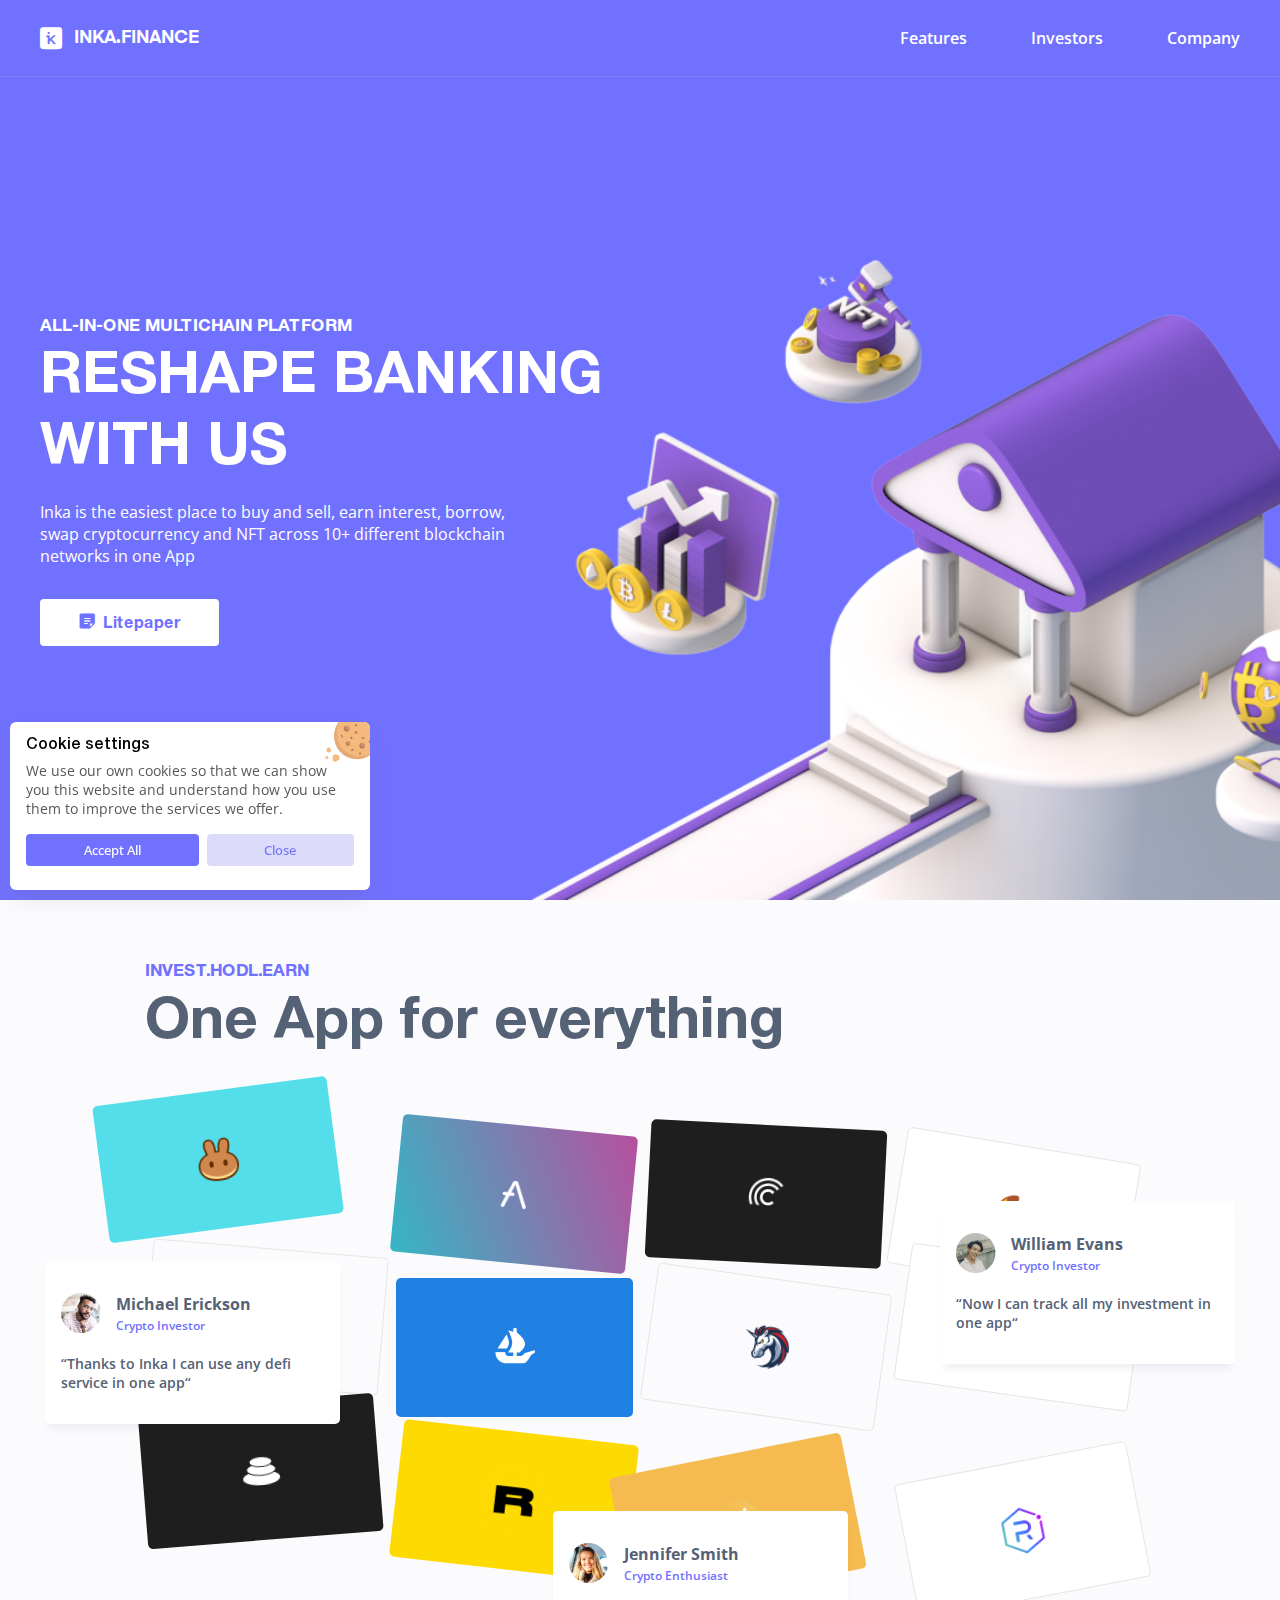
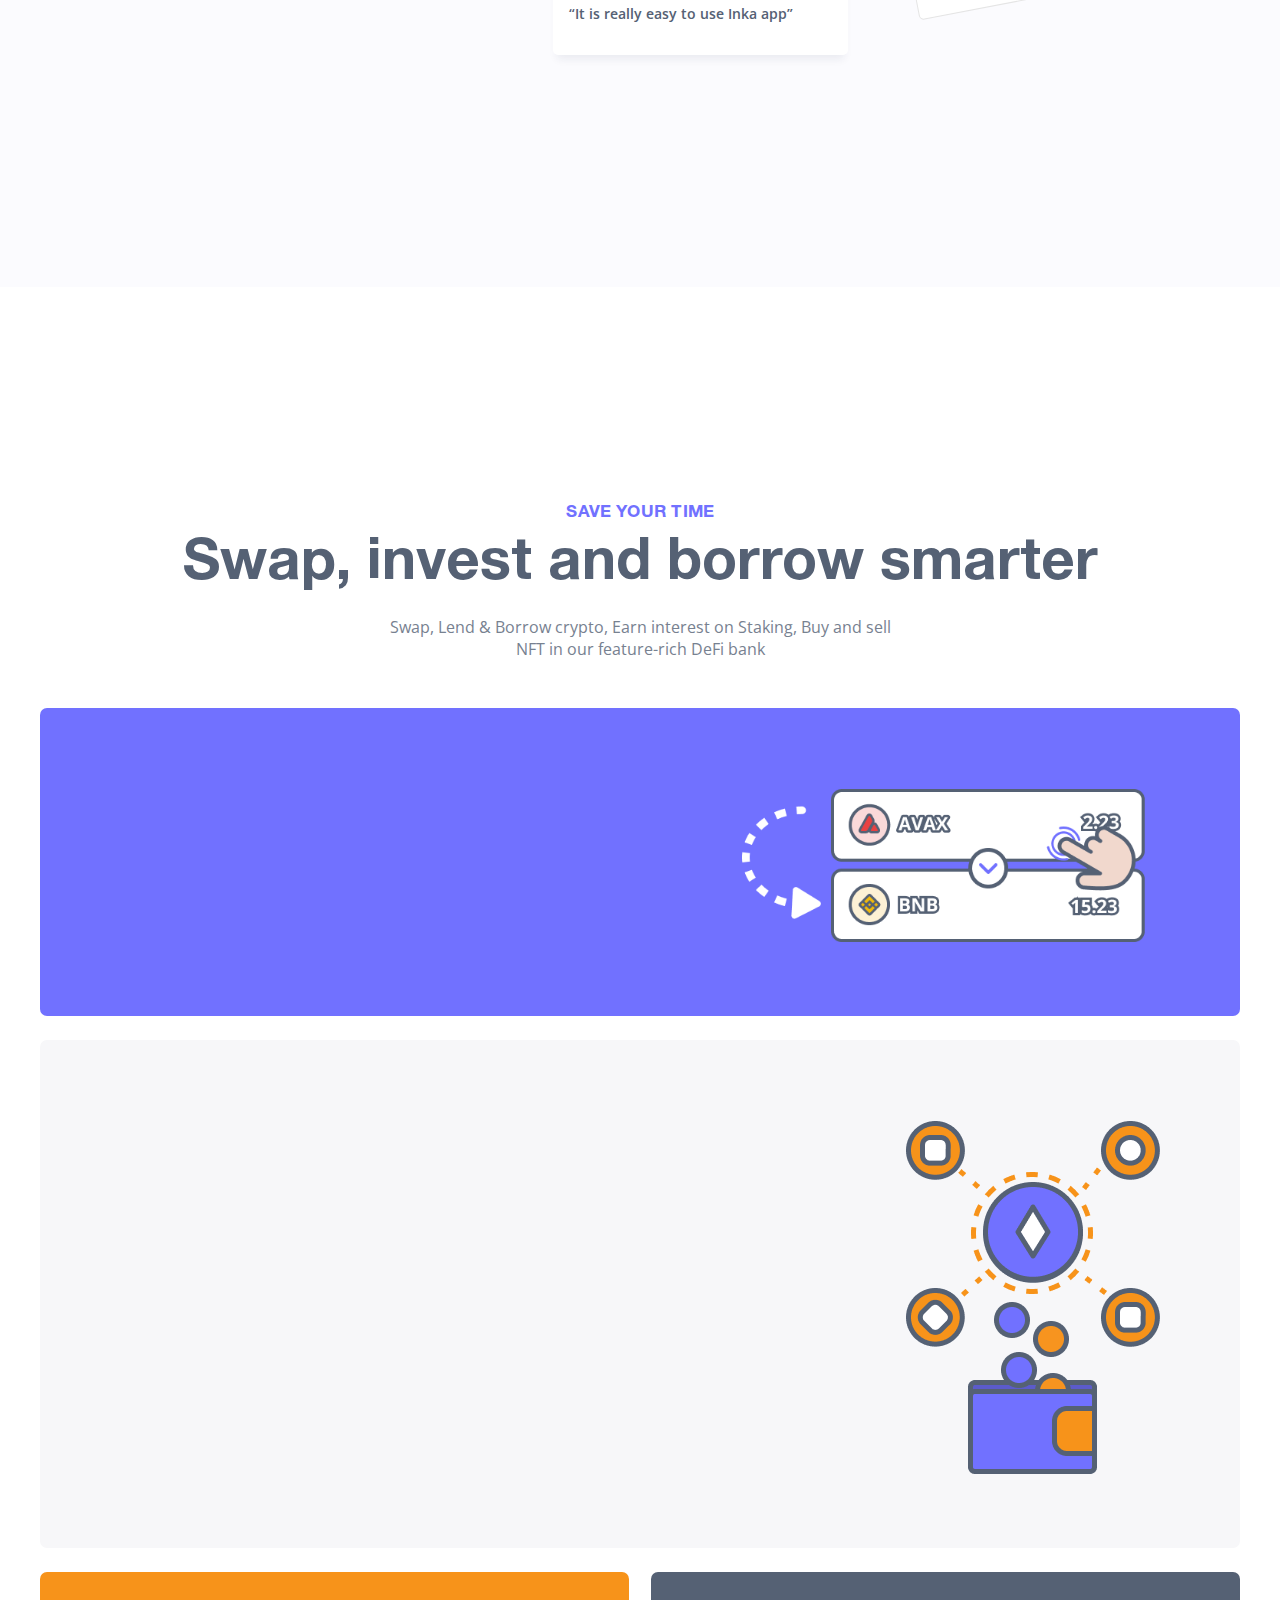
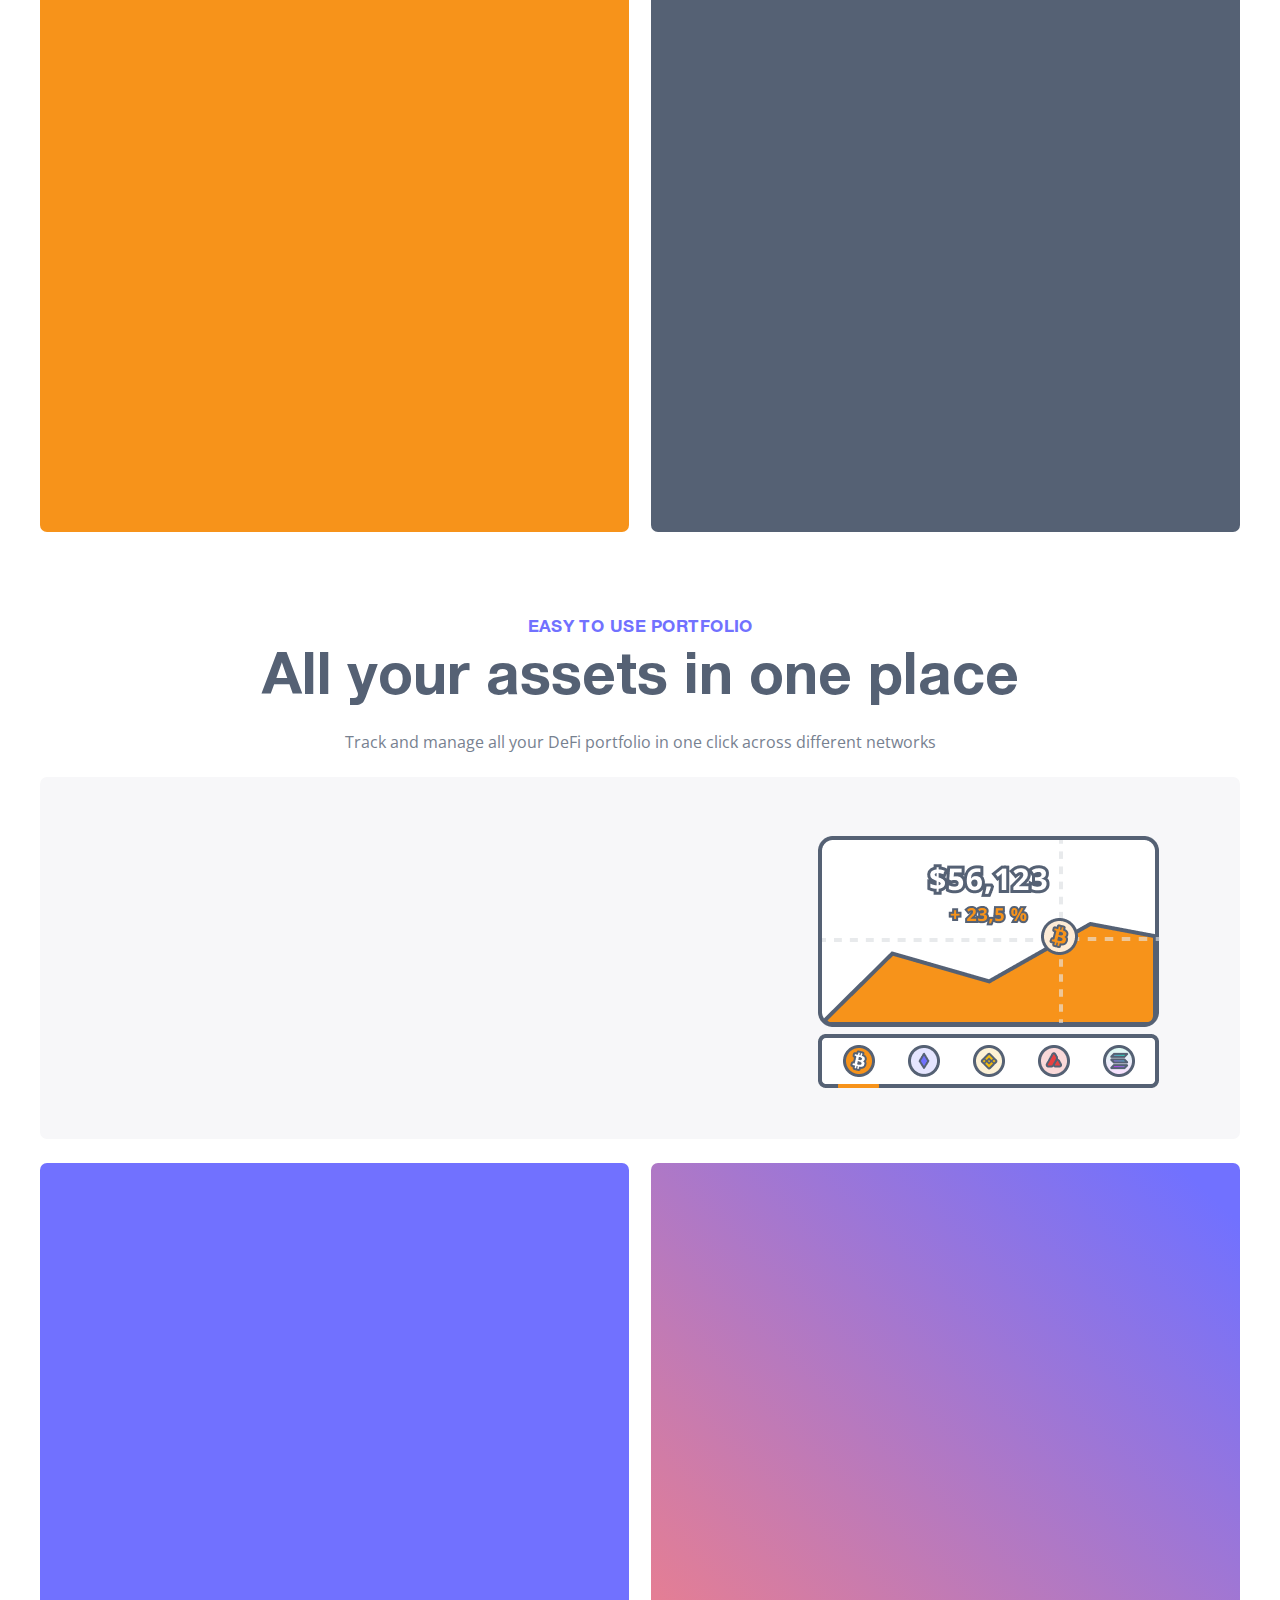
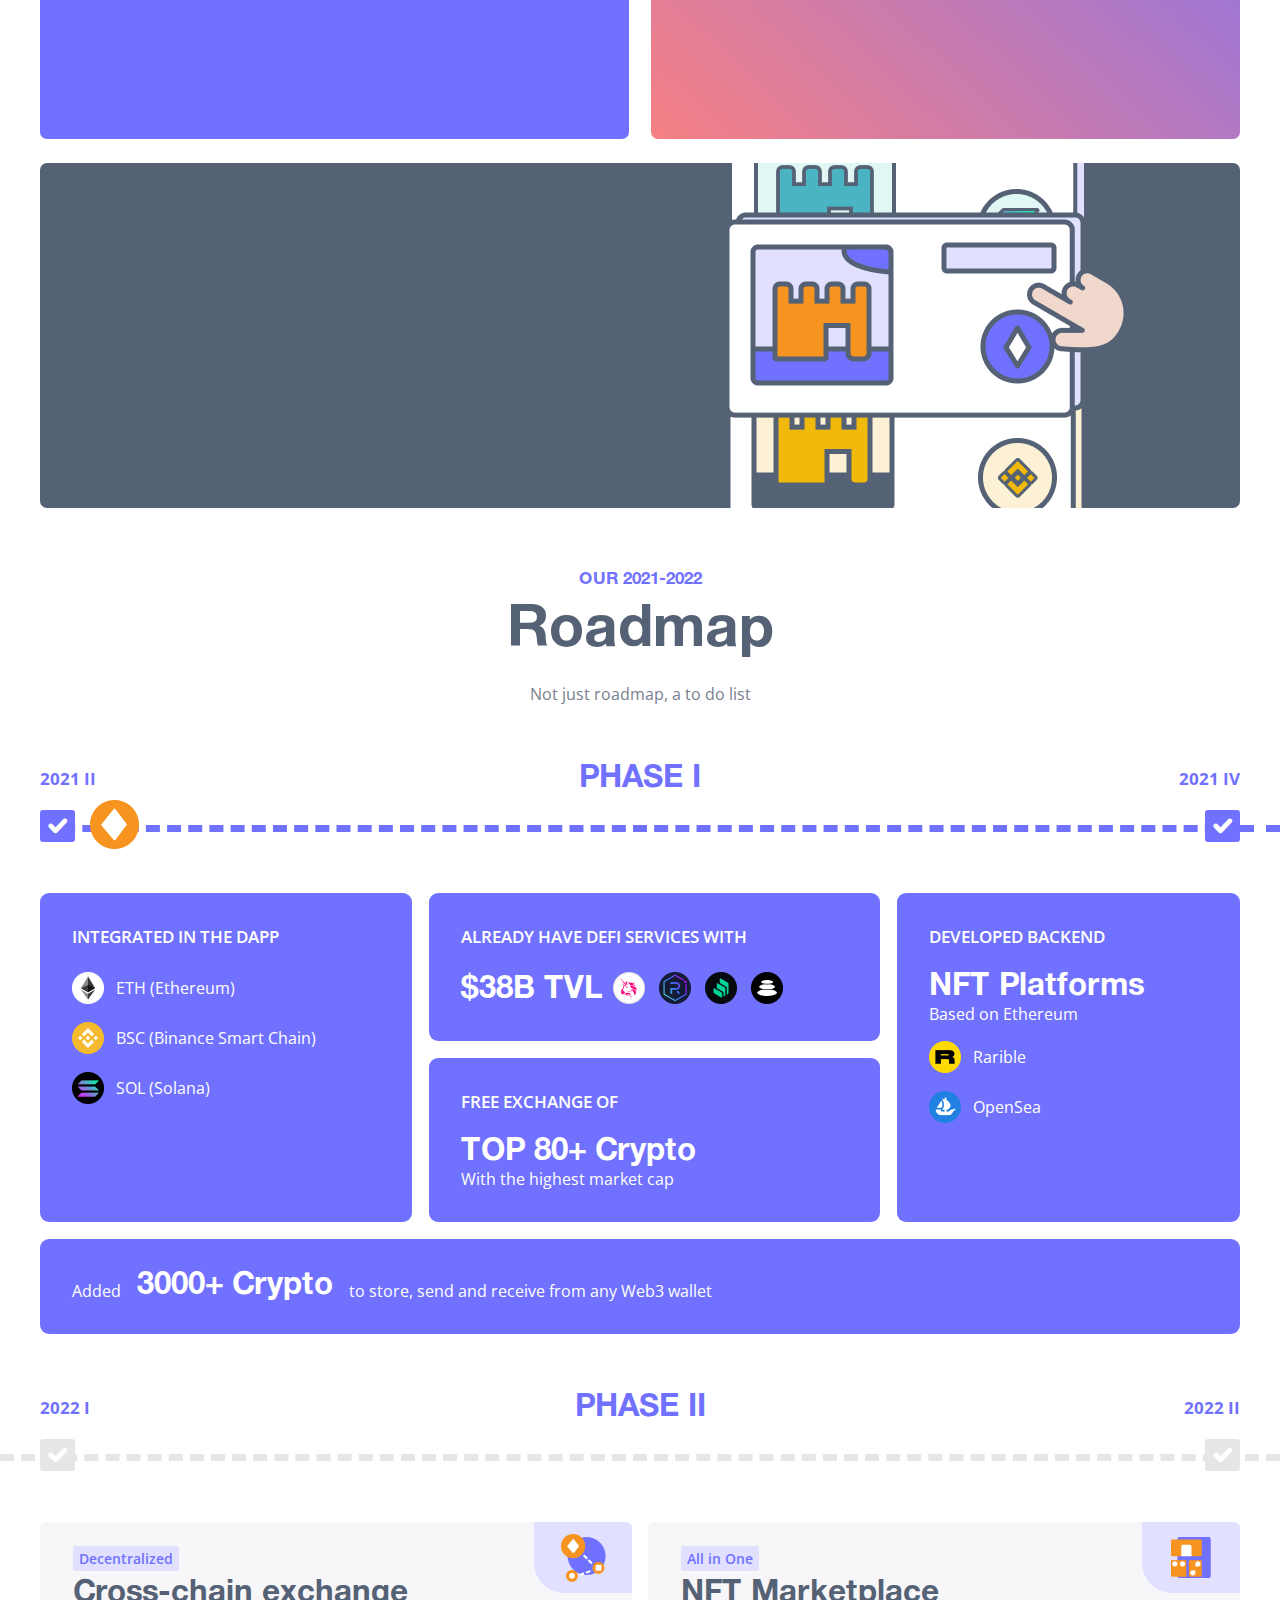
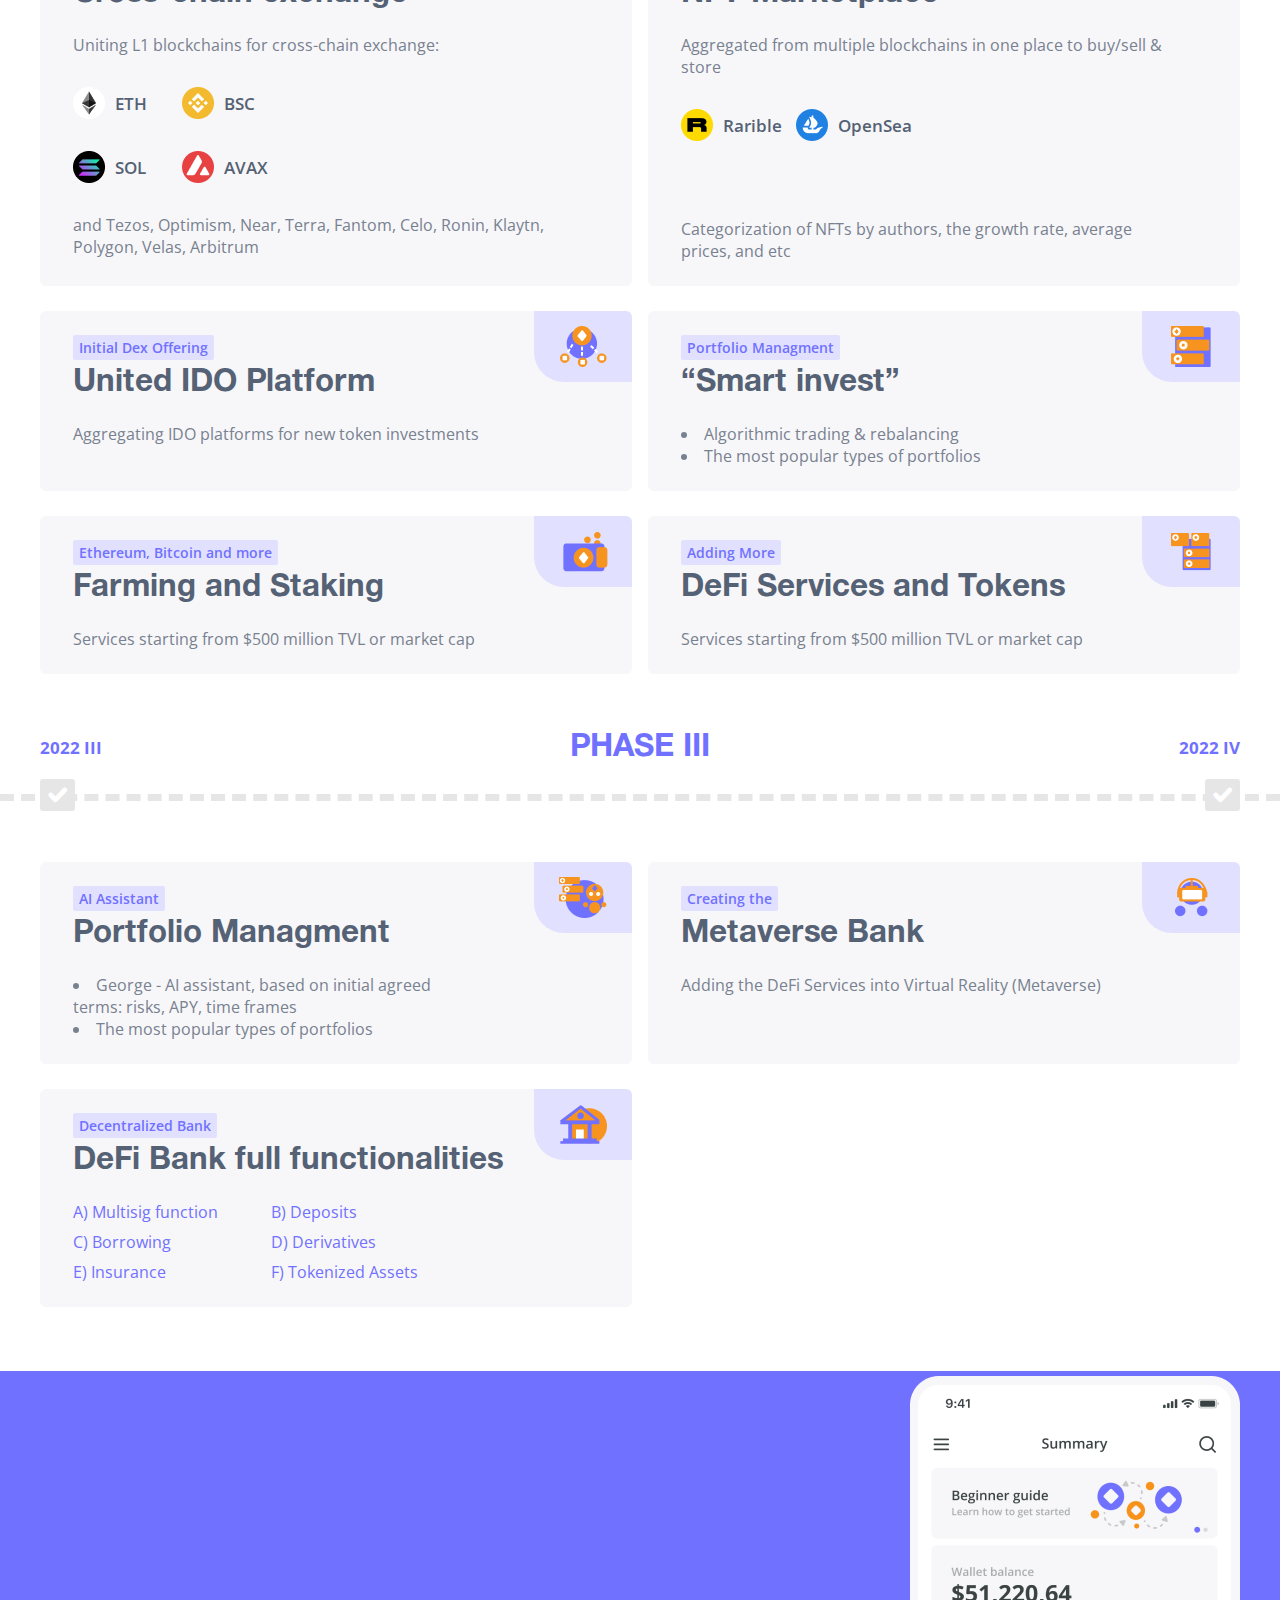
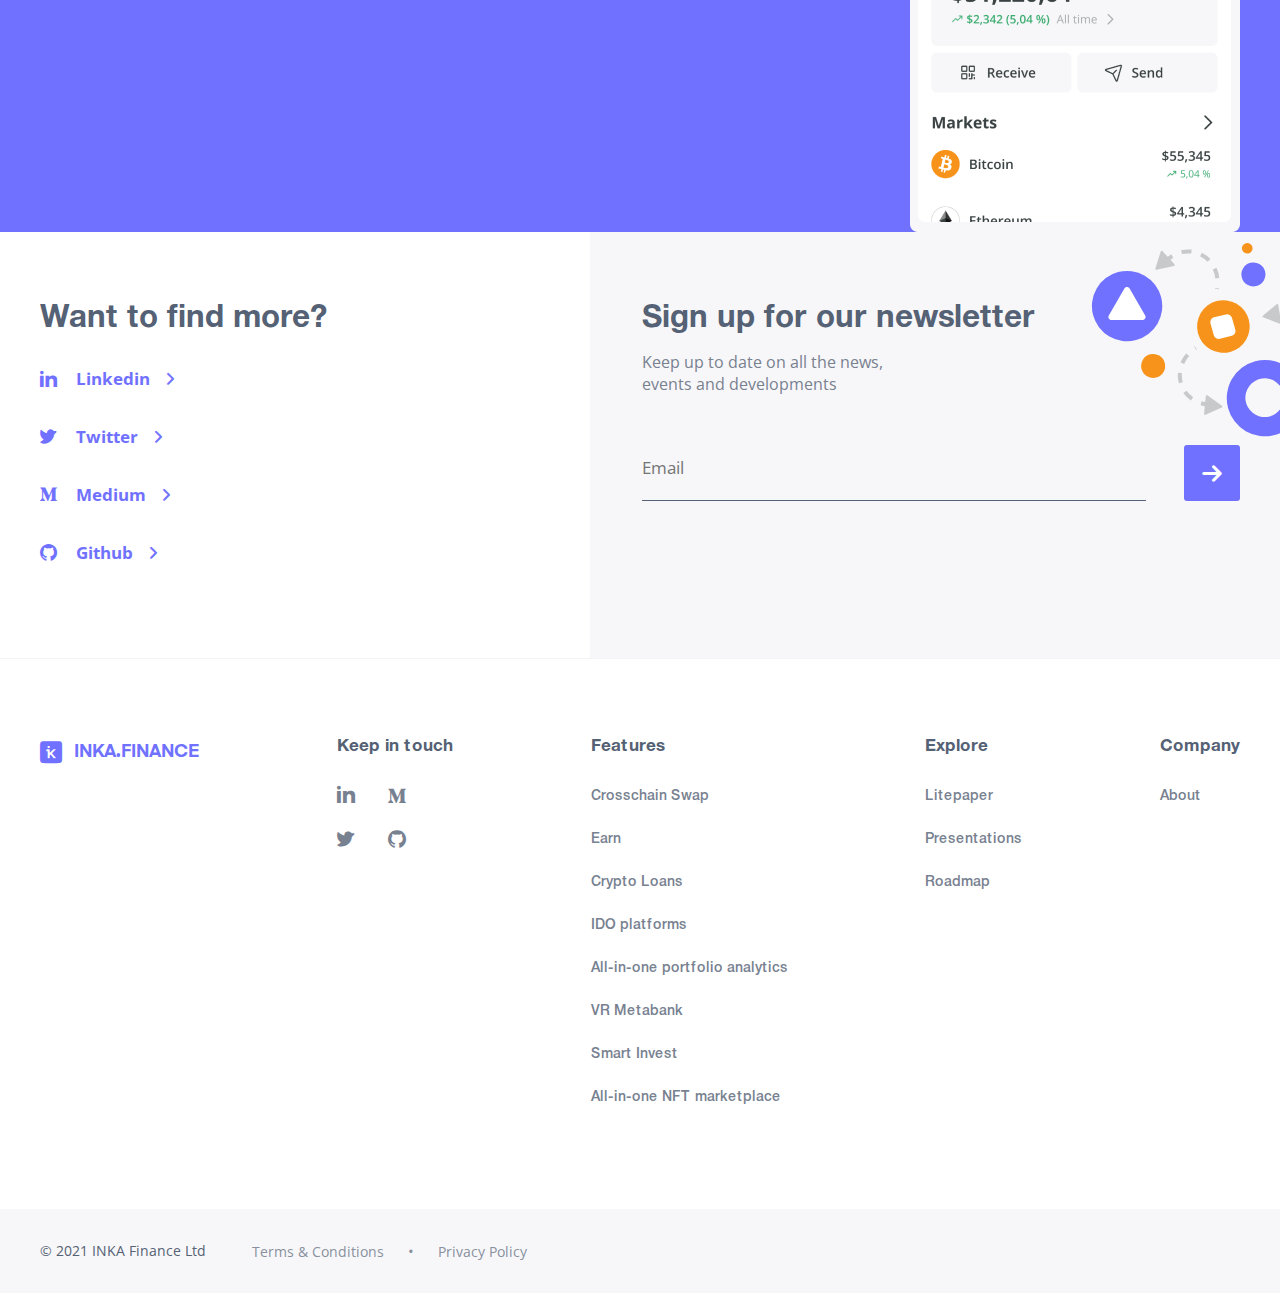
==== index.html @ eedc2749 "add cookies" ====
<!DOCTYPE html>
<html lang="en">
<head>
    <meta charset="UTF-8">
    <meta http-equiv="X-UA-Compatible" content="IE=edge">
    <meta name="viewport" content="width=device-width, initial-scale=1.0">
    <title>Inka.Finance</title>
    <link rel="shortcut icon" href="favicon.png" type="image/x-icon">
    <link rel="stylesheet" href="assets/fonts/icons.css">
    <link rel="stylesheet" href="assets/fonts/fonts.css">
    <link href="https://fonts.googleapis.com/css?family=Open+Sans:300,regular,500,600,700,800" 
          rel="stylesheet" />
    <link rel="stylesheet" href="css/style.css">
    <link
      rel="stylesheet"
      href="https://unpkg.com/swiper/swiper-bundle.min.css"
    />
</head>
<body class="lock">
    <div class="wrapper">
        <div class="preloader">
            <div class="preloader__pr">
                <img src="assets/images/preloader_03.gif" alt="preloader" width="300">
            </div>
        </div>
        <header class="header">
            <div class="container">
                <a href="index.html" class="logo">
                    <div class="icon-logo-light"></div>
                    <span class="logo__text">inka.finance</span>
                </a>
                <nav class="header__nav nav">
                    <ul class="nav__list">
                        <li class="nav__list-item nav__has-child">
                            <a class="header__nav-link">Features</a>
                            <ul class="nav__sub-menu nav__sub-menu_features">
                                <div class="nav__sub-menu-body">
                                    <a href="#"><h3 class="nav__title">Discover Inka <span class="icon-arrow"></span></h3></a>
                                    <div class="nav__sub-menu-list">
                                        <li class="nav__list-item item">
                                            <a href="#swap">
                                                <div class="item__image">
                                                    <img src="assets/images/menu/cross-chain.svg" alt="cross-chain">
                                                </div>
                                                <div class="item__text">
                                                    <h4 class="item__title">Cross-chain swap</h4>
                                                    <p>Swap crypto across different networks</p>
                                                </div>
                                            </a>
                                        </li>
                                        <li class="nav__list-item item">
                                            <a href="#earn">
                                                <div class="item__image">
                                                    <img src="assets/images/menu/earn.svg" alt="earn">
                                                </div>
                                                <div class="item__text">
                                                    <h4 class="item__title">Earn</h4>
                                                    <p>Get up to 15% in crypto</p>
                                                </div>
                                            </a>
                                        </li>
                                        <li class="nav__list-item item">
                                            <a href="#crypto-loans">
                                                <div class="item__image">
                                                    <img src="assets/images/menu/crypto-loans.svg" alt="crypto">
                                                </div>
                                                <div class="item__text">
                                                    <h4 class="item__title">Crypto Loans</h4>
                                                    <p>Borrow crypto using BTC or ETH </p>
                                                </div>
                                            </a>
                                        </li>
                                        <li class="nav__list-item item">
                                            <a href="#ido-platforms">
                                                <div class="item__image">
                                                    <img src="assets/images/menu/IDO.svg" alt="IDO">
                                                </div>
                                                <div class="item__text">
                                                    <h4 class="item__title">IDO Platforms</h4>
                                                    <p>Invest in DeFi projects</p>
                                                </div>
                                            </a>
                                        </li>
                                        <li class="nav__list-item item">
                                            <a href="#smart-invest">
                                                <div class="item__image">
                                                    <img src="assets/images/menu/smart-invest.svg" alt="smart-invest">
                                                </div>
                                                <div class="item__text">
                                                    <h4 class="item__title">Smart invest</h4>
                                                    <p>Let our AI to help your form portfolio</p>
                                                </div>
                                            </a>
                                        </li>
                                        <li class="nav__list-item item">
                                            <a href="#vr-metabank">
                                                <div class="item__image">
                                                    <img src="assets/images/menu/vr-metabank.svg" alt="vr-metabank">
                                                </div>
                                                <div class="item__text">
                                                    <h4 class="item__title">VR metabank</h4>
                                                    <p>Use our services in virtual reality</p>
                                                </div>
                                            </a>
                                        </li>
                                        <li class="nav__list-item item">
                                            <a href="#marketplace">
                                                <div class="item__image">
                                                    <img src="assets/images/menu/all-in-one.svg" alt="all-in-one">
                                                </div>
                                                <div class="item__text">
                                                    <h4 class="item__title">All in one NFT Marketplace</h4>
                                                    <p>Buy/sell/store crypto collectibles</p>
                                                </div>
                                            </a>
                                        </li>
                                        <li class="nav__list-item item">
                                            <a href="#portfolio">
                                                <div class="item__image">
                                                    <img src="assets/images/menu/all-in-one-wallet.svg" alt="all-in-one-wallet">
                                                </div>
                                                <div class="item__text">
                                                    <h4 class="item__title">All in one Portfolio Analytics</h4>
                                                    <p>Wallet with detailed analytics <br> of your investments</p>
                                                </div>
                                            </a>
                                        </li>
                                    </div>
                                </div>
                            </ul>
                        </li>
                        <li class="nav__list-item nav__has-child">
                            <a class="header__nav-link">Investors</a>
                            <ul class="nav__sub-menu nav__sub-menu_investors">
                                <div class="nav__sub-menu-body">
                                    <h3 class="nav__title nav__title_mb">Investors</h3>
                                    <div class="nav__sub-menu-list">
                                        <li class="nav__list-item item">
                                            <a href="https://docsend.com/view/747i7c9jv3ng6vki" target="_blank">
                                                <div class="item__image">
                                                    <span class="icon-presentation"></span>
                                                </div>
                                                <div class="item__text">
                                                    <h4 class="item__title">Presentation</span></h4>
                                                    <p>Open presentation to see details</p>
                                                </div>
                                            </a>
                                        </li>
                                        <li class="nav__list-item item">
                                            <a href="https://docsend.com/view/4gwsfbhxuqc28wjc" target="_blank">
                                                <div class="item__image">
                                                    <span class="icon-paper"></span>
                                                </div>
                                                <div class="item__text">
                                                    <h4 class="item__title">Litepaper</span></h4>
                                                    <p>Check out litepaper to learn more</p>
                                                </div>
                                            </a>
                                        </li>
                                        <li class="nav__list-item item">
                                            <a href="#roadmap">
                                                <div class="item__image">
                                                    <span class="icon-roadmap"></span>
                                                </div>
                                                <div class="item__text">
                                                    <h4 class="item__title">Roadmap</span></h4>
                                                    <p>See the current and coming features</p>
                                                </div>
                                            </a>
                                        </li>
                                    </div>
                                    <div class="nav__email">
                                        <h3 class="nav__title">We are fundraising</h3>
                                        <p>Invest in the future with us. Contact us to learn more</p>
                                        <div>
                                            <span class="icon-envelope"></span>
                                            <a href="mailto:a.mirzakhmetova@inka.finance">a.mirzakhmetova@inka.finance</a>
                                        </div>
                                        <img class="nav__bg-investors" src="assets/images/menu/bg-investors.svg" alt="bg-investors">
                                    </div>
                                </div>
                            </ul>
                        </li>
                        <li class="nav__list-item nav__has-child">
                            <a class="header__nav-link">Company</a>
                            <ul class="nav__sub-menu nav__sub-menu_company">
                                <div class="nav__sub-menu-body">
                                    <div class="nav__sub-menu-list">
                                        <li class="nav__list-item item">
                                            <a href="about-us.html">
                                                <h4 class="item__title">About us</h4>
                                            </a>
                                        </li>
                                    </div>
        
                                </div>
                            </ul>
                        </li>
                    </ul>
                </nav>
                <div class="header__menu"><div></div></div>
            </div>
        </header>
        <main>
           <section class="first-screen">
                <div class="container">
                    <div class="first-screen__content">
                        <h2 class="suptitle">ALL-IN-ONE MULTICHAIN PLATFORM</h2>
                        <h1 class="title trigger">
                            Reshape Banking with us
                        </h1>
                        <p class="first-screen__description">Inka is the easiest place to buy and 
                            sell, earn interest, borrow, swap
                            cryptocurrency and NFT across 10+ different blockchain <br> networks in one App</p>
                        <form action="https://docsend.com/view/4gwsfbhxuqc28wjc" target="_blank">    
                            <button class="first-screen__btn" ><span class="icon-paper"></span>Litepaper</button>
                        </form>
                    </div>
                    <div class="first-screen__image">
                        <img src="assets/images/first-screen.png" alt="first-screen">
                    </div>
                </div>
           </section>
           <section class="one-app">
                <div class="container">
                    <h2 class="suptitle">
                        INVEST.HODL.EARN
                    </h2>
                    <h1 class="title">One App for everything</h1>
                    <div class="one-app__brands">
                        <div class="one-app__logo"><img src="assets/images/logos2s/logo.svg" alt=""></div>
                        <div class="one-app__brands-item">
                            <img src="assets/images/logos2s/cake-token.png" alt="cake-token">
                        </div>
                        <div class="one-app__brands-item">
                            <img src="assets/images/logos2s/uniswap-uni-logo.png" alt="uniswap-uni-logo">
                        </div>
                        <div class="one-app__brands-item">
                            <img src="assets/images/logos2s/balancer-bal.png" alt="balancer-bal">
                        </div>
                        <div class="one-app__brands-item">
                            <img src="assets/images/logos2s/A.png" alt="A">
                        </div>
                        <div class="one-app__brands-item">
                            <img src="assets/images/logos2s/Logomark-Blue.png" alt="Logomark-Blue">
                        </div>
                        <div class="one-app__brands-item">
                            <img src="assets/images/logos2s/R.png" alt="R">
                        </div>
                        <div class="one-app__brands-item">
                            <img src="assets/images/logos2s/download.png" alt="download">
                        </div>
                        <div class="one-app__brands-item">
                            <img src="assets/images/logos2s/1inch-1inch.png" alt="1inch-1inch">
                        </div>
                        <div class="one-app__brands-item">
                            <img src="assets/images/logos2s/logoOrange.png" alt="logoOrange">
                        </div>
                        <div class="one-app__brands-item">
                            <img src="assets/images/logos2s/donut.png" alt="donut">
                        </div>
                        <div class="one-app__brands-item">
                            <img src="assets/images/logos2s/curve-dao-token-crv.png" alt="curve-dao-token-crv">
                        </div>
                        <div class="one-app__brands-item">
                            <img src="assets/images/logos2s/R-logo.png" alt="R-logo">
                        </div>
                    </div>
                    <div class="one-app__reviews">
                        <div class="one-app__reviews-item item">
                            <div class="item__info">
                                <div class="item__image">
                                    <img src="assets/images/avatars2s/1.png" alt="1">
                                </div>
                                <div class="item__column">
                                    <h3 class="item__title">Michael Erickson</h4>
                                    <h4 class="item__subtitle">Crypto Investor</h4>
                                </div>
                            </div>
                            <p class="item__text">
                                “Thanks to Inka I can use any defi service in one app“
                            </p>
                        </div>
                        <div class="one-app__reviews-item item">
                            <div class="item__info">
                                <div class="item__image">
                                    <img src="assets/images/avatars2s/2.png" alt="2">
                                </div>
                                <div class="item__column">
                                    <h3 class="item__title">Jennifer Smith</h4>
                                    <h4 class="item__subtitle">Crypto Enthusiast</h4>
                                </div>
                            </div>
                            <p class="item__text">
                                “It is really easy to use Inka app”
                            </p>
                        </div>
                        <div class="one-app__reviews-item item">
                            <div class="item__info">
                                <div class="item__image">
                                    <img src="assets/images/avatars2s/3.png" alt="3">
                                </div>
                                <div class="item__column">
                                    <h3 class="item__title">William Evans</h4>
                                    <h4 class="item__subtitle">Crypto Investor</h4>
                                </div>
                            </div>
                            <p class="item__text">
                                “Now I can track all my investment in one app“
                            </p>
                        </div>
                    </div>
                    <div class="one-app__description">
                        <h2 class="title2">INKA FINANCE...</h2>
                        <p class="description">Inka is the easiest place to buy and sell, earn interest, borrow, swap cryptocurrency 
                            and NFT across different blockchain netwokrs in one Dapp</p>
                    </div>
                </div>
           </section>
           <section class="save-your-time">
               <div class="container">
                   <h2 class="suptitle">Save your time</h2>
                   <h1 class="title">Swap, invest and borrow smarter</h1>
                   <p class="description">
                    Swap, Lend & Borrow crypto, Earn interest on Staking, Buy and sell NFT in our feature-rich DeFi bank
                   </p>
                   <div class="banner banner_blue" id="swap">
                       <div class="banner__content">
                           <h2 class="banner__suptitle">
                            Crosschain EXCHANGE
                           </h2>
                           <h1 class="banner__title">
                            One place to Swap <br> ANY OF your crypto
                           </h1>
                           <h3 class="banner__subtitle">
                            Swap freely 1,000+ crypto in one click <br>
                            in 10 different blockchains
                           </h3>
                       </div>
                       <div class="banner__image">
                            <img src="assets/images/banners/crypto.png" alt="crypto">
                       </div>
                   </div>
                   <div class="banner banner-money banner_white" id="earn">
                    <div class="banner__content">
                        <h2 class="banner__suptitle">
                        Invest, earn Interests and track in one click
                        </h2>
                        <h1 class="banner__title">
                            Make your money <br>
                            work for you in one app
                        </h1>
                        <h3 class="banner__subtitle">
                        Choose the best rates across different  <br> networks and earn interest
                        </h3>
                        <div class="swiper banner__slider" id="earn">
                            <div class="swiper-wrapper">
                              <div class="swiper-slide slide">
                                <div class="slide__image">
                                    <img src="assets/images/banners/icon-1.svg" alt="icon-1">
                                </div>
                                <h4 class="slide__title">
                                    Staking
                                </h4>
                                <p class="slide__subtitle">
                                    Stake your crypto and get up to 15% APY 
                                </p>
                              </div>
                              <div class="swiper-slide">
                                <div class="slide__image">
                                    <img src="assets/images/banners/icon-2.svg" alt="icon-2">
                                </div>
                                <h4 class="slide__title">
                                    Farming
                                </h4>
                                <p class="slide__subtitle">
                                    Lend and stake crypto in exchange for interest and other rewards
                                </p>
                              </div>
                              <div class="swiper-slide">
                                <div class="slide__image">
                                    <img src="assets/images/banners/icon-3.svg" alt="icon-3">
                                </div>
                                <h4 class="slide__title">
                                    Liquidity providing
                                </h4>
                                <p class="slide__subtitle">
                                    Become a Liquidity provider and earn reward for every trade 
                                </p>
                              </div>
                            </div>
                            <div class="swiper-pagination"></div>
                          </div>
                    </div>
                    <div class="banner__image">
                        <img src="assets/images/banners/make-money.png" alt="make-money">
                    </div>
                </div>
                   <div class="two-banners" id="crypto-loans">
                    <div class="banner banner_orange">
                        <div class="banner__content">
                            <h2 class="banner__suptitle">
                                Crypto Loans
                            </h2>
                            <h1 class="banner__title">
                                Borrow the Crypto
                            </h1>
                            <h3 class="banner__subtitle">
                                Borrow crypto using your Bitcoin or Ethereum as collateral
                            </h3>
                            <div class="banner__image">
                                <img src="assets/images/banners/borrow-the-crypto.png" alt="borrow-the-crypto">
                            </div>
                            <button class="banner__btn">Coming soon <span class="icon-arrowl"></span></button>
                        </div>
                    </div>
                    <div class="banner banner_gray" id="ido-platforms">
                        <div class="banner__content">
                            <h2 class="banner__suptitle">
                                Invest in the future
                            </h2>
                            <h1 class="banner__title">
                                IDO Platforms
                            </h1>
                            <h3 class="banner__subtitle">
                                Choose and invest in DeFi projects
                            </h3>
                            <div class="banner__image">
                                <img src="assets/images/banners/ido-platforms.png" alt="ido-platforms">
                            </div>
                            <button class="banner__btn">Coming soon <span class="icon-arrowl"></span></button>
                        </div>
                    </div>
                   </div>
               </div>
           </section>
           <section class="all-assets">
                <div class="container">
                    <h2 class="suptitle">Easy to use portfolio</h2>
                    <h1 class="title">All your assets in one place</h1>
                    <p class="description">Track and manage all your DeFi portfolio in one click across different networks</p>
                    <div class="banner banner_white">
                        <div class="banner__content banner_portfolio" id="portfolio">
                            <h2 class="banner__suptitle">
                                Track all your assets in one app
                            </h2>
                            <h1 class="banner__title">
                                One Portfolio analytics
                            </h1>
                            <h3 class="banner__subtitle">
                                Track your assets across different networks in one app. Check your full wallet history, and dive deeper with profit metrics
                            </h3>
                            <button class="banner__btn">Coming soon <span class="icon-arrowl"></span></button>
                        </div>
                        <div class="banner__image">
                            <img src="assets/images/banners/one-portfolio.png" alt="one-portfolio">
                        </div>
                    </div>
                    <div class="two-banners">
                        <div class="banner banner_blue" id="smart-invest">
                            <div class="banner__content">
                                <h2 class="banner__suptitle">
                                    Make ai invest for you
                                </h2>
                                <h1 class="banner__title">
                                    Put your assets <br>
                                    on autopilot
                                </h1>
                                <h3 class="banner__subtitle">
                                    Let our AI companion help you to form portfolio 
                                </h3>
                                <div class="banner__image">
                                    <img src="assets/images/banners/autopilot.png" alt="autopilot">
                                </div>
                                <button class="banner__btn">Coming soon <span class="icon-arrowl"></span></button>
                            </div>
                        </div>
                        <div class="banner banner_gradient" id="vr-metabank">
                            <div class="banner__content">
                                <h2 class="banner__suptitle">
                                    VR bank
                                </h2>
                                <h1 class="banner__title">
                                    First Meta-bank
                                </h1>
                                <h3 class="banner__subtitle">
                                    Use all benefits of our app in VR
                                </h3>
                                <div class="banner__image">
                                    <img src="assets/images/banners/meta-bank.png" alt="meta-bank">
                                </div>
                                <button class="banner__btn">Coming soon <span class="icon-arrowl"></span></button>
                            </div>
                        </div>
                       </div>
                       <div class="banner banner_gray" id="marketplace">
                        <div class="banner__content">
                            <h2 class="banner__suptitle">
                                Crosschain NFT MARKETPLACE
                            </h2>
                            <h1 class="banner__title">
                                ALL-in-one <br>  NFT MARKETPLACE
                            </h1>
                            <h3 class="banner__subtitle">
                                Buy/sell & store crypto-collectibles, digital artwork <br> from multiple networks  
                            </h3>
                        </div>
                        <div class="banner__image banner__image_bottom">
                            <img class="banner__image_big" src="assets/images/banners/all-in-one-big.png" alt="all-in-one-big">
                            <img class="banner__image_small" src="assets/images/banners/all-in-one.png" alt="all-in-one">
                        </div>
                    </div>
                </div>
           </section>
           <section class="roadmap" id="roadmap">
                <h2 class="suptitle">our 2021-2022</h2>
                <h1 class="title">Roadmap</h1>
                <p class="description">Not just roadmap, a to do list</p>
                <h2 class="title2">Phase I</h2>
                <div class="roadmap__phase roadmap__phase_one">
                    <img class="roadmap__marker" src="assets/images/roadmap/marker.png" alt="marker_1">
                    <div class="container">
                        <div class="roadmap__phase-item">
                            <h2 class="roadmap__title">Integrated in the Dapp</h2>
                            <ul class="roadmap__list">
                                <li class="roadmap__list-item">
                                    <img src="assets/images/roadmap/eth.png" alt="eth">
                                    ETH (Ethereum)
                                </li>
                                <li class="roadmap__list-item">
                                    <img src="assets/images/roadmap/bsc.png" alt="bsc">
                                    BSC (Binance Smart Chain)
                                </li>
                                <li class="roadmap__list-item">
                                    <img src="assets/images/roadmap/sol.png" alt="sol">
                                    SOL (Solana)
                                </li>
                            </ul>
                        </div>
                        <div class="roadmap__phase-item">
                            <h2 class="roadmap__title">Already have DeFi Services with</h2>
                            <div class="roadmap__line">
                                <h2 class="title2">$38B TVL</h2>
                                <div class="roadmap__logos">
                                    <img src="assets/images/roadmap/uni.png" alt="uni">
                                    <img src="assets/images/roadmap/R.png" alt="R">
                                    <img src="assets/images/roadmap/cards.png" alt="cards">
                                    <img src="assets/images/roadmap/balancer.png" alt="balancer">
                                </div>
                            </div>
                        </div>
                        <div class="roadmap__phase-item">
                            <h2 class="roadmap__title">Free exchange of</h2>
                            <h2 class="title2">TOP 80+ Crypto </h2>
                            <p>With the highest market cap</p>
                        </div>
                        <div class="roadmap__phase-item">
                            <h2 class="roadmap__title">Developed Backend</h2>
                            <h2 class="title2">NFT Platforms</h2>
                            <p>Based on Ethereum</p>
                            <ul class="roadmap__list">
                                <li class="roadmap__list-item">
                                    <img src="assets/images/roadmap/Rarible.png" alt="Radible">
                                    Rarible
                                </li>
                                <li class="roadmap__list-item">
                                    <img src="assets/images/roadmap/OpenSaa.png" alt="OpenSea">
                                    OpenSea
                                </li>
                            </ul>
                        </div>
                        <div class="roadmap__phase-item">
                            <p>Added <p> <h2 class="title2">3000+ Crypto</h2><p>to store, send and receive from any Web3 wallet</p>
                        </div>
                        <div class="roadmap__check roadmap__check_one"><h5 class="roadmap__check-title">2021 II</h5><div class="icon-check"></div></div>
                        <div class="roadmap__check roadmap__check_two"><h5 class="roadmap__check-title">2021 IV</h5><div class="icon-check"></div></div>
                    </div>
                </div>
                <h2 class="title2">Phase II</h2>
                <div class="roadmap__phase roadmap__phase_two">
                    <img class="roadmap__marker" src="assets/images/roadmap/marker.png" alt="marker_2">
                    <div class="container">
                        <div class="roadmap__phase-item item">
                            <h3 class="item__suptitle">Decentralized</h3>
                            <h2 class="title2">
                                Cross-chain exchange
                            </h2>
                            <p>Uniting L1 blockchains for cross-chain exchange:</p>
                            <ul class="item__brands">
                                <li class="item__brands-item">
                                    <img src="assets/images/roadmap/eth.png" alt="eth">
                                    ETH
                                </li>
                                <li class="item__brands-item">
                                    <img src="assets/images/roadmap/bsc.png" alt="bsc">
                                    BSC
                                </li>
                                <li class="item__brands-item">
                                    <img src="assets/images/roadmap/sol.png" alt="sol">
                                    SOL
                                </li>
                                <li class="item__brands-item">
                                    <img src="assets/images/roadmap/avax.png" alt="avax">
                                    AVAX
                                </li>
                            </ul>
                            <p>and Tezos, Optimism, Near, Terra, Fantom, Celo, Ronin, Klaytn, Polygon, Velas, Arbitrum</p>
                            <div class="item__icon">
                                <img src="assets/images/roadmap/1.png" alt="1">
                            </div>
                        </div>
                        <div class="roadmap__phase-item item">
                            <h3 class="item__suptitle">All in One</h3>
                            <h2 class="title2">
                                NFT Marketplace
                            </h2>
                            <p>Aggregated from multiple blockchains in one place to buy/sell & store</p>
                            <ul class="item__brands">
                                <li class="item__brands-item">
                                    <img src="assets/images/roadmap/Rarible.png" alt="Radible">
                                    Rarible
                                </li>
                                <li class="item__brands-item">
                                    <img src="assets/images/roadmap/OpenSaa.png" alt="OpenSea">
                                    OpenSea
                                </li>
                            </ul>
                            <p>Categorization of NFTs by authors, the growth rate, average prices, and etc</p>
                            <div class="item__icon">
                                <img src="assets/images/roadmap/2.png" alt="2">
                            </div>
                        </div>
                        <div class="roadmap__phase-item item item_fixed-height">
                            <h3 class="item__suptitle">Initial Dex Offering</h3>
                            <h2 class="title2">
                                United IDO Platform
                            </h2>
                            <p>Aggregating IDO platforms for new token investments</p>
                            <div class="item__icon">
                                <img src="assets/images/roadmap/3.png" alt="3">
                            </div>
                        </div>
                        <div class="roadmap__phase-item item">
                            <h3 class="item__suptitle">Portfolio Managment</h3>
                            <h2 class="title2">
                                “Smart invest”
                            </h2>
                            <ul class="item__list">
                                <li class="item__list-item">
                                    Algorithmic trading & rebalancing
                                </li>
                                <li class="item__list-item">
                                    The most popular types of portfolios
                                </li>
                            </ul>
                            <div class="item__icon">
                                <img src="assets/images/roadmap/4.png" alt="4">
                            </div>
                        </div>
                        <div class="roadmap__phase-item item item_fixed-height2">
                            <h3 class="item__suptitle">Ethereum, Bitcoin and more</h3>
                            <h2 class="title2">
                                Farming and Staking
                            </h2>
                            <p>Services starting from $500 million TVL or market cap</p>
                            <div class="item__icon">
                                <img src="assets/images/roadmap/5.png" alt="5">
                            </div>
                        </div>
                        <div class="roadmap__phase-item item">
                            <h3 class="item__suptitle">Adding More</h3>
                            <h2 class="title2">
                                DeFi Services and Tokens
                            </h2>
                            <p>Services starting from $500 million TVL or market cap</p>
                            <div class="item__icon">
                                <img src="assets/images/roadmap/6.png" alt="5">
                            </div>
                        </div>
                        <div class="roadmap__check roadmap__check_one"><h5 class="roadmap__check-title">2022 I</h5><div class="icon-check"></div></div>
                        <div class="roadmap__check roadmap__check_two"><h5 class="roadmap__check-title">2022 II</h5><div class="icon-check"></div></div>
                    </div>
                </div>
                <h2 class="title2">Phase III</h2>
                <div class="roadmap__phase phase_three">
                    <img class="roadmap__marker" src="assets/images/roadmap/marker.png" alt="marker_3">
                    <div class="container">
                        <div class="roadmap__phase-item item">
                            <h3 class="item__suptitle">AI Assistant</h3>
                            <h2 class="title2">
                                Portfolio Managment
                            </h2>
                            <ul class="item__list">
                                <li class="item__list-item">
                                    George - AI assistant, based on initial agreed <br> terms: risks, APY, time frames
                                </li>
                                <li class="item__list-item">
                                    The most popular types of portfolios
                                </li>
                            </ul>
                            <div class="item__icon">
                                <img src="assets/images/roadmap/7.png" alt="7">
                            </div>
                        </div>
                        <div class="roadmap__phase-item item">
                            <h3 class="item__suptitle">Creating the</h3>
                            <h2 class="title2">
                                Metaverse Bank
                            </h2>
                            <p>Adding the DeFi Services into Virtual Reality (Metaverse)</p>
                            <div class="item__icon">
                                <img src="assets/images/roadmap/8.png" alt="8">
                            </div>
                        </div>
                        <div class="roadmap__phase-item item">
                            <h3 class="item__suptitle">Decentralized Bank</h3>
                            <h2 class="title2">
                                DeFi Bank full functionalities
                            </h2>
                            <ul class="item__list item__list_al">
                                <li class="item__list-item">
                                    A) Multisig function
                                </li>
                                <li class="item__list-item">
                                    B) Deposits
                                </li>
                                <li class="item__list-item">
                                    C) Borrowing
                                </li>
                                <li class="item__list-item">
                                    D) Derivatives
                                </li>
                                <li class="item__list-item">
                                    E) Insurance
                                </li>
                                <li class="item__list-item">
                                    F) Tokenized Assets
                                </li>
                            </ul>
                            <div class="item__icon">
                                <img src="assets/images/roadmap/9.png" alt="9">
                            </div>
                        </div>
                        <div class="roadmap__check roadmap__check_one"><h5 class="roadmap__check-title">2022 III</h5><div class="icon-check"></div></div>
                        <div class="roadmap__check roadmap__check_two"><h5 class="roadmap__check-title">2022 IV</h5><div class="icon-check"></div></div>
                    </div>
                </div>
           </section>
           <section class="use-all-benefits">
               <div class="banner banner_blue">
                    <div class="container">
                        <div class="banner__content">
                            <h1 class="banner__title">
                                Use all benefits <br>
                                of defi in one app
                            </h1>
                            <h3 class="banner__subtitle">
                                Inka is the easiest place to buy and sell, earn interest, borrow, swap <br> cryptocurrency and NFT across different blockchain networks in one app
                            </h3>
                            <h2 class="banner__suptitle">
                                Coming soon on
                            </h2>
                            <div class="banner__buttons">
                                <a href="#" disabled>
                                    <img src="assets/images/banners/app-store.svg" alt="app-store">
                                </a>
                                <a href="#" disabled>
                                    <img src="assets/images/banners/google-play.svg" alt="google-play">
                                </a>
                            </div>
                        </div>
                        <div class="banner__image">
                            <img src="assets/images/banners/phone.png" alt="phone">
                        </div>
                    </div>
               </div>
           </section>
           <section class="cta">
               <div class="container">
                   <div class="cta__social">
                       <h2 class="title2">Want to find more?</h2>
                       <ul class="cta__list">
                           <li class="cta__list-item"><a href="https://www.linkedin.com/company/inka-finance" target="_blank"><span class="icon-linkedin"></span> Linkedin</a></li>
                           <li class="cta__list-item"><a href="https://twitter.com/inka_finance" ><span class="icon-twitter"></span>Twitter</a></li>
                           <li class="cta__list-item"><a href="https://inka-finance.medium.com" ><span class="icon-Medium"></span> Medium</a></li>
                           <li class="cta__list-item"><a href="https://github.com/Inka-Finance" ><span class="icon-github"></span>Github</a></li>
                       </ul>
                   </div>
                   <div class="cta__sign-up">
                        <h2 class="title2">Sign up for our newsletter</h2>
                        <p class="description">Keep up to date on all the news, events and developments</p>
                        <form action="" method="POST" id="0" class="cta__form" autocomplete="off">
                            <input type="text" id="email" name="email" class="cta__input" placeholder="Email">
                            <input id="honeypot" class="cta__honeypot" type="text" name="honeypot" value="">
                            <button type="submit" class="cta__btn icon-arrowl"></button>
                        </form>
                        <div class="cta__error">
                            Entered value does not match email format <br>
                            <div>ex: inka@finance@mail.com</div> 
                        </div>
                   </div>
               </div>
               <img class="cta__img-for-bg" src="assets/images/sign-up.svg" alt="sign-up">
           </section>
        </main>
        <footer class="footer">
            <div class="footer__top">
                <div class="container">
                    <a href="#" class="logo logo_dark">
                        <div class="icon-logo-light"></div>
                        <span class="logo__text">inka.finance</span>
                    </a>
                    <ul class="footer__list footer__social">
                        <h4 class="footer__title">Keep in touch</h4>
                        <div>
                        <li class="footer__list-item"><a href="https://www.linkedin.com/company/inka-finance/" class="icon-linkedin" target="_blank"></a><a href="https://inka-finance.medium.com" class="icon-Medium" target="_blank"></a></li>
                        <li class="footer__list-item"><a href="https://twitter.com/inka_finance" class="icon-twitter" target="_blank"></a><a href="https://github.com/Inka-Finance " class="icon-github" target="_blank"></a></li>
                        </div>
                    </ul>
                    <ul class="footer__list">
                        <h4 class="footer__title">Features</h4>
                        <li class="footer__list-item"><a href="#swap">Crosschain Swap</a></li>
                        <li class="footer__list-item"><a href="#earn">Earn</a></li>
                        <li class="footer__list-item"><a href="#crypto-loans">Crypto Loans</a></li>
                        <li class="footer__list-item"><a href="#ido-platforms">IDO platforms</a></li>
                        <li class="footer__list-item"><a href="#portfolio">All-in-one portfolio analytics</a></li>
                        <li class="footer__list-item"><a href="#vr-metabank">VR Metabank</a></li>
                        <li class="footer__list-item"><a href="#smart-invest">Smart Invest</a></li>
                        <li class="footer__list-item"><a href="#marketplace">All-in-one NFT marketplace</a></li>
                    </ul>
                    <ul class="footer__list">
                        <h4 class="footer__title">Explore</h4>
                        <li class="footer__list-item"><a href="https://docsend.com/view/4gwsfbhxuqc28wjc" target="_blank">Litepaper</a></li>
                        <li class="footer__list-item"><a href="https://docsend.com/view/747i7c9jv3ng6vki" target="_blank">Presentations</a></li>
                        <li class="footer__list-item"><a href="#roadmap">Roadmap</a></li>
                    </ul>
                    <ul class="footer__list">
                        <h4 class="footer__title">Company</h4>
                        <li class="footer__list-item"><a href="about-us.html">About</a></li>
                    </ul>
                </div>
            </div>
            <div class="footer__bottom">
                <div class="container">
                    <span class="copyright">
                        © 2021 INKA Finance Ltd
                    </span>
                    <div>
                        <a href="https://www.termsofusegenerator.net/live.php?token=aU7t289Lgwg1KRO05ssLqTaYXlDNVR3A" target="_blank">
                            Terms & Conditions
                        </a>
                    <span class="footer__dot">&bull;</span>
                        <a href="https://www.termsfeed.com/live/e58cbe23-321e-45a3-ae4c-c6cd169a164f" target="_blank">
                            Privacy Policy
                        </a>
                    </div>
                       
                </div>
            </div>
        </footer>
        <div class="cookies">
            <h2 class="cookies__title">Cookie settings</h2>
            <p>
                We use our own cookies so that we can show you this website and understand how you use them to improve the services we offer.
            </p>
            <div class="cookies__buttons">
                <button class="cookies__btn btn-accept">Accept All</button>
                <button class="cookies__btn btn-close">Close</button>
            </div>
            <img src="assets/images/cookies.png" alt="cookies">
        </div>
    </div>
    <script src="assets/scripts/cookies.js"></script>
    <script src="assets/scripts/GSAP/umd/gsap.js"></script>
    <script src="assets/scripts/GSAP/umd/ScrollTrigger.js"></script>
    <script src="https://unpkg.com/swiper/swiper-bundle.min.js"></script>
    <script src="assets/scripts/header.js"></script>
    <script src="assets/scripts/header-color.js"></script>
    <script src="assets/scripts/animation-text.js"></script>
    <script src="assets/scripts/animations.js"></script>
    <script src="assets/scripts/sliders.js"></script>
    <script src="https://ajax.googleapis.com/ajax/libs/jquery/3.5.1/jquery.min.js"></script>
    <script src="assets/scripts/signUpForm.js"></script>
</body>
</html>
---- assets/fonts/icons.css ----
@font-face {
  font-family: 'icomoon';
  src:  url('icomoon.eot?iobhyb');
  src:  url('icomoon.eot?iobhyb#iefix') format('embedded-opentype'),
    url('icomoon.ttf?iobhyb') format('truetype'),
    url('icomoon.woff?iobhyb') format('woff'),
    url('icomoon.svg?iobhyb#icomoon') format('svg');
  font-weight: normal;
  font-style: normal;
  font-display: block;
}

[class^="icon-"], [class*=" icon-"] {
  /* use !important to prevent issues with browser extensions that change fonts */
  font-family: 'icomoon' !important;
  speak: never;
  font-style: normal;
  font-weight: normal;
  font-variant: normal;
  text-transform: none;
  line-height: 1;

  /* Better Font Rendering =========== */
  -webkit-font-smoothing: antialiased;
  -moz-osx-font-smoothing: grayscale;
}

.icon-envelope::before{
  content: "\e90c";
  color: #9ea5b0;
}
.icon-presentation:before {
  content: "\e90a";
}
.icon-roadmap:before {
  content: "\e90b";
}
.icon-Polygon:before {
  content: "\e909";
}
.icon-check:before {
  content: "\e908";
}
.icon-arrowl:before {
  content: "\e901";
}
.icon-github:before {
  content: "\e902";
}
.icon-linkedin:before {
  content: "\e903";
}
.icon-logo-light:before {
  content: "\e904";
}
.icon-Medium:before {
  content: "\e905";
}
.icon-paper:before {
  content: "\e906";
}
.icon-twitter:before {
  content: "\e907";
}
.icon-arrow:before {
  content: "\e900";
}
.icon-spinner3:before {
  content: "\e97c";
}
.icon-happy2:before {
  content: "\e9e0";
}
---- assets/fonts/fonts.css ----
@font-face {
    font-family: 'Helvetica Neue';
    src: url('HelveticaNeueCyr-Bold.eot');
    src: local('HelveticaNeueCyr-Bold'),
        url('HelveticaNeueCyr-Bold.eot?#iefix') format('embedded-opentype'),
        url('HelveticaNeueCyr-Bold.ttf') format('truetype');
    font-weight: bold;
    font-style: normal;
}

@font-face {
    font-family: 'Helvetica Neue';
    src: url('HelveticaNeueCyr-Medium.eot');
    src: local('HelveticaNeueCyr-Medium'),
        url('HelveticaNeueCyr-Medium.eot?#iefix') format('embedded-opentype'),
        url('HelveticaNeueCyr-Medium.ttf') format('truetype');
    font-weight: 500;
    font-style: normal;
}

@font-face {
  font-family: "Eina01-Bold";
  src: url("2d57f676e3d6955778fb8acac0176b9a.eot"); /* IE9*/
  src: url("2d57f676e3d6955778fb8acac0176b9a.eot?#iefix") format("embedded-opentype"), /* IE6-IE8 */
  url("2d57f676e3d6955778fb8acac0176b9a.woff2") format("woff2"), /* chrome、firefox */
  url("2d57f676e3d6955778fb8acac0176b9a.woff") format("woff"), /* chrome、firefox */
  url("2d57f676e3d6955778fb8acac0176b9a.ttf") format("truetype"), /* chrome、firefox、opera、Safari, Android, iOS 4.2+*/
  url("2d57f676e3d6955778fb8acac0176b9a.svg#Eina01-Bold") format("svg"); /* iOS 4.1- */
}

@font-face { 
    font-family: "Helvetica";
    src:
    url("HelveticaBold.ttf") format("truetype");
    font-style: normal;
    font-weight: 700;
}
---- css/style.css ----
* {
  margin: 0;
  padding: 0;
  -webkit-box-sizing: border-box;
          box-sizing: border-box;
}

html {
  scroll-behavior: smooth;
}

.preloader.hide {
  opacity: 0;
  visibility: hidden;
}

.preloader {
  width: 100%;
  height: 100vh;
  background: #fff;
  position: fixed;
  top: 0;
  left: 0;
  z-index: 100;
  display: -webkit-box;
  display: -ms-flexbox;
  display: flex;
  -webkit-box-pack: center;
      -ms-flex-pack: center;
          justify-content: center;
  -webkit-box-align: center;
      -ms-flex-align: center;
          align-items: center;
  opacity: 1;
  -webkit-transition: all ease 0.3s;
  transition: all ease 0.3s;
}

img {
  image-rendering: -webkit-optimize-contrast;
  image-rendering: optimizeSpeed;
}

body {
  font-family: Open Sans;
  font-size: 16px;
  color: #556174;
}

@media screen and (max-width: 490px) {
  body {
    font-size: 14px;
  }
}

a {
  text-decoration: none;
}

li {
  list-style: none;
}

.wrapper {
  min-width: 100%;
  position: relative;
  overflow: hidden;
}

.container {
  padding: 0 10px;
  width: 100%;
  margin: 0 auto;
  display: -webkit-box;
  display: -ms-flexbox;
  display: flex;
}

@media screen and (min-width: 1200px) {
  .container {
    max-width: 1200px;
    padding: 0;
  }
}

section {
  padding-top: 64px;
}

.suptitle {
  font-family: Helvetica;
  font-size: 17px;
  text-transform: uppercase;
  color: #7171FF;
}

.title {
  font-family: Helvetica Neue;
  font-weight: bold;
  font-size: 58px;
  line-height: 71px;
  margin: 8px 0 16px 0px;
  color: #556174;
}

.title2 {
  font-family: Helvetica Neue;
  font-weight: bold;
  font-size: 31.25px;
  margin-bottom: 16px;
}

.description {
  color: #778190;
}

.logo {
  display: -webkit-box;
  display: -ms-flexbox;
  display: flex;
  -webkit-box-align: center;
      -ms-flex-align: center;
          align-items: center;
  color: #fff;
}

.logo_dark {
  color: #7171FF;
}

.logo .icon-logo-light {
  font-size: 22px;
}

.logo__text {
  font-family: Eina01-Bold;
  text-transform: uppercase;
  font-size: 18px;
  margin-left: 12px;
  margin-top: 1px;
}

.header {
  position: fixed;
  top: 0;
  left: 0;
  width: 100%;
  padding: 25px 0;
  border-bottom: 1px solid rgba(234, 234, 234, 0.11);
  background: #7171FF;
  z-index: 20;
  -webkit-transition: background 0.3s ease;
  transition: background 0.3s ease;
}

.header .nav__title {
  font-weight: bold;
  font-size: 21.25px;
  margin-bottom: 32px;
  width: auto;
}

.header .nav__title .icon-arrow {
  font-size: 14px;
  margin-left: 7px;
  color: #556174;
}

.header .nav a:hover .nav__title, .header .nav a:hover .item__title {
  color: #7171FF;
}

.header .nav__list {
  display: -ms-grid;
  display: grid;
  grid-auto-flow: column;
  gap: 64px;
}

.header .nav__list > li {
  position: relative;
}

.header .nav__list > li:hover::before {
  content: "\e909";
  color: #fff;
  font-family: icomoon;
  position: absolute;
  left: 50%;
  bottom: -20px;
  -webkit-transform: translateX(-10px);
          transform: translateX(-10px);
}

.header .nav__list > li::after {
  content: "";
  position: absolute;
  width: 100%;
  bottom: -20px;
  left: 0;
  height: 20px;
  background: transparent;
}

.header .nav__sub-menu {
  top: 38px;
  right: -50%;
  position: absolute;
  visibility: hidden;
  opacity: 0;
  -webkit-transition: all 0.3s ease;
  transition: all 0.3s ease;
  -webkit-box-shadow: 5px 44px 63px 7px rgba(34, 60, 80, 0.2);
  box-shadow: 5px 44px 63px 7px rgba(34, 60, 80, 0.2);
  border-radius: 20px;
}

.header .nav__sub-menu a {
  color: #556174;
}

.header .nav__sub-menu li a {
  display: -ms-grid;
  display: grid;
  grid-auto-flow: column;
  gap: 16px;
}

.header .nav__sub-menu li a .item__text {
  display: -ms-grid;
  display: grid;
  grid-auto-flow: row;
  justify-items: start;
  gap: 4px;
  width: 295px;
}

.header .nav__sub-menu li a .item__title {
  font-weight: 600;
  font-size: 14px;
  color: #556174;
}

.header .nav__sub-menu li a p {
  font-size: 14px;
  color: rgba(101, 108, 108, 0.65);
}

.header .nav__sub-menu_company {
  right: 0;
}

.header .nav__sub-menu_company .nav__sub-menu-body {
  width: 200px;
}

.header .nav__sub-menu_company .nav__sub-menu-list {
  -ms-grid-rows: 1fr;
      grid-template-rows: 1fr;
}

.header .nav__sub-menu_company a:hover .item__title::after {
  content: "\e900";
  margin-left: 63px;
  color: #7171FF;
  font-family: icomoon;
  font-size: 12px;
}

.header .nav__sub-menu_investors {
  overflow: hidden;
}

.header .nav__sub-menu_investors .nav__sub-menu-body {
  display: -webkit-box;
  display: -ms-flexbox;
  display: flex;
  -webkit-box-pack: justify;
      -ms-flex-pack: justify;
          justify-content: space-between;
  padding: 8px;
  -webkit-box-align: stretch;
      -ms-flex-align: stretch;
          align-items: stretch;
}

.header .nav__sub-menu_investors .nav__title {
  margin-bottom: 16px;
}

.header .nav__sub-menu_investors .nav__title_mb {
  display: none;
}

.header .nav__sub-menu_investors li a {
  -webkit-box-align: start;
      -ms-flex-align: start;
          align-items: flex-start;
}

.header .nav__sub-menu_investors a:hover .item__title {
  color: #556174;
}

.header .nav__sub-menu_investors a:hover .item__title::after {
  content: "\e900";
  margin-left: 12px;
  color: #7171FF;
  font-family: icomoon;
  font-size: 12px;
}

.header .nav__sub-menu_investors a:hover .item__image {
  color: #7171FF;
}

.header .nav__sub-menu_investors .item__image {
  color: #9EA5B0;
}

.header .nav__sub-menu_investors .nav__email {
  background: #F7F7F9;
  border-radius: 0px 10px 9px 0px;
  position: relative;
  width: -webkit-fit-content;
  width: -moz-fit-content;
  width: fit-content;
}

.header .nav__sub-menu_investors .nav__email p, .header .nav__sub-menu_investors .nav__email a {
  font-size: 14px;
  color: rgba(101, 108, 108, 0.65);
  margin-bottom: 18px;
}

.header .nav__sub-menu_investors .nav__email a {
  text-decoration: underline;
}

.header .nav__sub-menu_investors .nav__email .icon-envelope {
  margin-right: 8px;
}

.header .nav__sub-menu_investors .nav__email .nav__bg-investors {
  position: absolute;
  bottom: -20px;
  right: -20px;
}

.header .nav__sub-menu_investors .nav__sub-menu-list, .header .nav__sub-menu_investors .nav__email {
  padding: 19px;
}

.header .nav__sub-menu-body {
  padding: 32px 30px;
  background: #FBFBFE;
  -webkit-box-shadow: 0px 8px 8px -4px rgba(24, 39, 75, 0.08);
          box-shadow: 0px 8px 8px -4px rgba(24, 39, 75, 0.08);
  border-radius: 10px;
  width: 100vw;
  max-width: 754px;
}

.header .nav .nav__has-child:hover {
  cursor: pointer;
}

.header .nav__list-item:hover .nav__sub-menu {
  visibility: visible;
  opacity: 1;
}

.header .nav__sub-menu-list {
  display: -ms-grid;
  display: grid;
  grid-auto-flow: column;
  -ms-grid-rows: 1fr 1fr 1fr 1fr;
      grid-template-rows: 1fr 1fr 1fr 1fr;
  gap: 24px;
  max-height: 261px;
}

.header.white {
  background: #fff;
}

.header.white .logo {
  color: #7171FF;
}

.header.white .header__menu div, .header.white .header__menu::before, .header.white .header__menu::after {
  background: #7171FF;
}

.header.white .header__nav a {
  color: #556174;
}

.header .container {
  -webkit-box-pack: justify;
      -ms-flex-pack: justify;
          justify-content: space-between;
  -webkit-box-align: center;
      -ms-flex-align: center;
          align-items: center;
}

.header__nav-link {
  font-weight: 600;
  font-size: 16px;
  color: #fff;
}

.header__menu {
  display: none;
}

@media screen and (max-width: 1180px) {
  .header__menu {
    display: -webkit-box;
    display: -ms-flexbox;
    display: flex;
    width: 25px;
    height: 17px;
    position: relative;
    display: flex;
    -webkit-box-align: center;
        -ms-flex-align: center;
            align-items: center;
    cursor: pointer;
  }
  .header__menu div {
    width: 25px;
    height: 2px;
    background: #fff;
  }
  .header__menu::before, .header__menu::after {
    width: 25px;
    height: 2.14px;
    background: #fff;
    -webkit-transition: all ease 0.3s;
    transition: all ease 0.3s;
  }
  .header__menu::before, .header__menu::after {
    content: "";
    position: absolute;
  }
  .header__menu::before {
    top: 0;
  }
  .header__menu::after {
    bottom: 0;
  }
  .header__menu.active div {
    display: none;
  }
  .header__menu.active::before {
    top: 7px;
    -webkit-transform: rotate(45deg);
            transform: rotate(45deg);
  }
  .header__menu.active::after {
    top: 7px;
    bottom: auto;
    -webkit-transform: rotate(-45deg);
            transform: rotate(-45deg);
  }
  .header__nav {
    display: none;
    background: #FBFBFE !important;
  }
  /*-------------------------------------*/
  .nav_active {
    position: absolute;
    display: -webkit-box;
    display: -ms-flexbox;
    display: flex;
    top: 76px;
    left: 0;
    padding: 16px 9px;
    width: 100%;
    border-top: 1px solid rgba(234, 234, 234, 0.99);
    min-height: calc(100vh - 76px);
    overflow-y: scroll;
    overflow-x: hidden;
    background: #FBFBFE;
  }
  .nav_active .nav__list {
    width: 100%;
    -webkit-box-pack: justify;
        -ms-flex-pack: justify;
            justify-content: space-between;
    -webkit-box-align: start;
        -ms-flex-align: start;
            align-items: start;
    gap: 0;
  }
  .nav_active .nav__has-child {
    padding: 8px 11px;
    position: static !important;
  }
  .nav_active .nav__has-child:hover .nav__sub-menu {
    visibility: hidden;
    opacity: 0;
  }
  .nav_active .nav__has-child.active {
    background: #7171FF;
    border-radius: 2px;
  }
  .nav_active .nav__has-child.active > a {
    color: #fff;
  }
  .nav_active .nav__has-child.active .nav__sub-menu {
    visibility: visible;
    opacity: 1;
  }
  .nav_active .nav__has-child .nav__sub-menu {
    width: 100%;
    max-width: none;
    left: 0;
    top: 60px;
    padding: 0;
    -webkit-box-shadow: none;
            box-shadow: none;
    background: #FBFBFE;
  }
  .nav_active .nav__has-child .nav__sub-menu .nav__sub-menu-body {
    padding: 32px 20px;
    -webkit-box-shadow: none;
            box-shadow: none;
    -webkit-box-orient: vertical;
    -webkit-box-direction: normal;
        -ms-flex-direction: column;
            flex-direction: column;
  }
  .nav_active .nav__has-child .nav__sub-menu .nav__sub-menu-body .nav__sub-menu-list {
    max-height: none;
    padding: 0;
    -ms-grid-rows: 1fr;
        grid-template-rows: 1fr;
    grid-auto-flow: row;
    justify-items: start;
  }
  .nav_active .nav__has-child .nav__sub-menu .nav__email {
    margin-top: 24px;
    min-height: 234px;
    width: 100%;
  }
  .nav_active .nav__has-child .nav__sub-menu .nav__email .nav__bg-investors {
    bottom: 0;
    right: 0;
  }
  .nav_active .nav__has-child .nav__title_mb {
    display: block;
  }
  body.lock {
    overflow: hidden;
  }
}

.first-screen {
  width: 100%;
  height: 100vh;
  background: #7171FF;
}

.first-screen .container {
  height: 100%;
  display: -webkit-box;
  display: -ms-flexbox;
  display: flex;
  -webkit-box-align: end;
      -ms-flex-align: end;
          align-items: flex-end;
}

.first-screen__content {
  -ms-flex-item-align: center;
      -ms-grid-row-align: center;
      align-self: center;
  color: #fff;
  -webkit-box-flex: 1;
      -ms-flex-positive: 1;
          flex-grow: 1;
}

.first-screen .suptitle {
  color: #fff;
}

.first-screen .title {
  text-transform: uppercase;
  max-width: 614px;
  color: #fff;
}

.first-screen__description {
  max-width: 490px;
  margin-bottom: 32px;
}

.first-screen__image {
  position: relative;
  width: 50%;
  height: 656px;
}

.first-screen__image img {
  width: 1130px;
  height: 656px;
  position: absolute;
  bottom: 0;
  left: -300px;
  pointer-events: none;
}

.first-screen__btn {
  background: #fff;
  border: none;
  padding: 14px 26px;
  font-size: 16px;
  color: #7171FF;
  font-family: Helvetica Neue;
  font-weight: bold;
  border-radius: 4px;
  cursor: pointer;
  min-width: 179px;
}

.first-screen .icon-paper {
  margin-right: 8px;
}

@media screen and (max-width: 1006px) {
  .first-screen {
    padding-top: 163px;
    height: auto;
  }
  .first-screen .container {
    -webkit-box-orient: vertical;
    -webkit-box-direction: normal;
        -ms-flex-direction: column;
            flex-direction: column;
  }
  .first-screen__content {
    text-align: center;
    display: -webkit-box;
    display: -ms-flexbox;
    display: flex;
    -webkit-box-orient: vertical;
    -webkit-box-direction: normal;
        -ms-flex-direction: column;
            flex-direction: column;
    -webkit-box-align: center;
        -ms-flex-align: center;
            align-items: center;
  }
  .first-screen form {
    -ms-flex-item-align: stretch;
        -ms-grid-row-align: stretch;
        align-self: stretch;
    width: 100%;
  }
  .first-screen__btn {
    width: 100%;
  }
}

@media screen and (max-width: 600px) {
  .title {
    font-size: 33.2px;
    line-height: 41px;
  }
  .suptitle {
    font-size: 12px;
  }
}

@media screen and (max-width: 850px) {
  .first-screen {
    overflow: hidden;
  }
  .first-screen__image {
    width: 100vw;
    margin-top: 73px;
    height: 461px;
    -webkit-transform: translateY(40px);
            transform: translateY(40px);
  }
  .first-screen__image img {
    width: 100%;
    height: 100%;
    left: 10px;
    -o-object-fit: cover;
       object-fit: cover;
    -o-object-position: top;
       object-position: top;
  }
  .first-screen__btn {
    -ms-flex-item-align: stretch;
        -ms-grid-row-align: stretch;
        align-self: stretch;
  }
}

.save-your-time {
  padding-top: 64px;
}

.save-your-time .container {
  -webkit-box-orient: vertical;
  -webkit-box-direction: normal;
      -ms-flex-direction: column;
          flex-direction: column;
  text-align: center;
  -webkit-box-align: center;
      -ms-flex-align: center;
          align-items: center;
}

.save-your-time .suptitle {
  color: #7171FF;
}

.save-your-time .description {
  max-width: 522px;
  margin-bottom: 48px;
}

.visible, .invisible {
  opacity: 0.0;
  -webkit-transition: opacity 0.5s ease;
  transition: opacity 0.5s ease;
}

.visible {
  opacity: 1.0;
}

.banner {
  width: 100%;
  border-radius: 7px;
  padding: 56px 80px 49px 80px;
  display: -webkit-box;
  display: -ms-flexbox;
  display: flex;
  -webkit-box-pack: justify;
      -ms-flex-pack: justify;
          justify-content: space-between;
  color: #fff;
  position: relative;
  overflow: hidden;
}

.banner__content {
  text-align: start;
  max-width: 500px;
  width: 100%;
  position: relative;
  opacity: 0;
  -webkit-transform: translateY(20px);
          transform: translateY(20px);
  display: -webkit-box;
  display: -ms-flexbox;
  display: flex;
  -webkit-box-orient: vertical;
  -webkit-box-direction: normal;
      -ms-flex-direction: column;
          flex-direction: column;
}

.banner__content .banner__image {
  height: 270px;
}

.banner__content .banner__image img {
  width: 100%;
  height: 100%;
  -o-object-fit: contain;
     object-fit: contain;
  -o-object-position: center;
     object-position: center;
}

.banner__image img {
  width: 100%;
  height: 100%;
  -o-object-fit: contain;
     object-fit: contain;
}

.banner_portfolio, .banner__content {
  max-width: 622px;
}

.banner__suptitle {
  letter-spacing: 0.04em;
  text-transform: uppercase;
  font-size: 14px;
}

.banner__title {
  font-family: Helvetica Neue;
  font-weight: bold;
  font-size: 31.25px;
  line-height: 38px;
  margin: 16px 0;
  text-transform: uppercase;
  max-width: 465px;
}

.banner__subtitle {
  font-size: 16px;
  font-weight: normal;
  margin-bottom: 32px;
}

.banner__btn {
  position: relative;
  margin-top: auto;
  background: none;
  border: none;
  font-weight: bold;
  font-size: 17px;
  color: #fff;
  display: -webkit-box;
  display: -ms-flexbox;
  display: flex;
  -webkit-box-align: center;
      -ms-flex-align: center;
          align-items: center;
  cursor: pointer;
}

.banner__btn span {
  margin-left: 25px;
}

.banner .banner__image_bottom {
  -ms-flex-item-align: end;
      align-self: flex-end;
  position: relative;
  width: 100%;
  max-width: 1px;
  height: 240px;
}

.banner .banner__image_bottom .banner__image_small {
  display: none;
}

.banner .banner__image_bottom img {
  width: auto;
  height: auto;
  position: absolute;
  bottom: -55px;
  right: 0;
}

.banner__slider {
  width: 100%;
  height: 200px;
  position: relative;
}

.banner__slider .slide {
  width: 100%;
  height: 100%;
}

.banner__slider .slide__image {
  margin-bottom: 20px;
}

.banner__slider .slide__title {
  font-family: Helvetica;
  margin-bottom: 16px;
}

.banner__slider .slide__subtitle {
  font-size: 14px;
  max-width: 180px;
}

.banner__slider .swiper-pagination {
  text-align: start;
}

.banner__slider .swiper-pagination-bullet {
  width: 7.2px;
  height: 7.18px;
  color: rgba(85, 97, 116, 0.26);
}

.banner__slider .swiper-pagination-bullet-active {
  color: #7171FF;
}

.banner__buttons {
  margin-top: 20px;
  display: -webkit-box;
  display: -ms-flexbox;
  display: flex;
  width: 100%;
  max-width: 350px;
  -webkit-box-pack: justify;
      -ms-flex-pack: justify;
          justify-content: space-between;
}

.banner_blue {
  background: #7171FF;
}

.banner_white {
  background: #F7F7F9;
  margin: 24px 0;
  color: #556174;
}

.banner_white .banner__suptitle {
  color: #7171FF;
}

.banner_white .banner__btn {
  color: #556174;
}

.banner_orange {
  background: #F7931A;
}

.banner_gray {
  background: #556174;
}

.banner_gradient {
  background: linear-gradient(223.03deg, #7171FF 5.21%, #F68084 100%);
}

.two-banners {
  display: -ms-grid;
  display: grid;
  grid-auto-flow: column;
  width: 100%;
  margin-bottom: 24px;
  gap: 22px;
}

.two-banners .banner {
  max-width: 590px;
}

@media screen and (max-width: 938px) {
  .banner {
    -webkit-box-orient: vertical;
    -webkit-box-direction: normal;
        -ms-flex-direction: column;
            flex-direction: column;
    -webkit-box-align: center;
        -ms-flex-align: center;
            align-items: center;
  }
  .banner__content {
    margin-bottom: 32px;
  }
  .banner .banner__image_bottom {
    width: auto;
    max-width: none;
    -ms-flex-item-align: center;
        -ms-grid-row-align: center;
        align-self: center;
    height: 100%;
  }
  .banner .banner__image_bottom .banner__image_small {
    display: block;
    bottom: 0;
  }
  .banner .banner__image_bottom .banner__image_big {
    display: none;
  }
  .banner .banner__image_bottom img {
    width: 100%;
    height: 100%;
    position: relative;
  }
  .two-banners {
    grid-auto-flow: row;
  }
  .two-banners .banner {
    max-width: none;
  }
}

@media screen and (max-width: 530px) {
  .banner {
    padding: 32px;
  }
  .banner__suptitle {
    font-size: 12px;
  }
  .banner__title {
    font-size: 25px;
  }
}

.one-app {
  background: #FBFBFE;
  margin-bottom: 64px;
}

.one-app .title {
  margin-bottom: 66px;
}

.one-app .container {
  text-align: start;
  -webkit-box-orient: vertical;
  -webkit-box-direction: normal;
      -ms-flex-direction: column;
          flex-direction: column;
  -webkit-box-align: start;
      -ms-flex-align: start;
          align-items: flex-start;
  max-width: 990px;
}

.one-app__brands {
  width: 100%;
  height: calc(100vw/2);
  max-height: 445px;
  display: -ms-grid;
  display: grid;
  grid-auto-flow: column;
  -ms-grid-columns: 1fr 1fr 1fr 1fr;
      grid-template-columns: 1fr 1fr 1fr 1fr;
  -ms-grid-rows: 1fr 1fr 1fr;
      grid-template-rows: 1fr 1fr 1fr;
  position: relative;
  margin-bottom: 41px;
  gap: 15px;
  -webkit-transition: all 0.3s ease;
  transition: all 0.3s ease;
}

.one-app__brands-item {
  width: 100%;
  height: 100%;
  display: -webkit-box;
  display: -ms-flexbox;
  display: flex;
  -webkit-box-pack: center;
      -ms-flex-pack: center;
          justify-content: center;
  -webkit-box-align: center;
      -ms-flex-align: center;
          align-items: center;
  border-radius: 5px;
  position: relative;
  -webkit-transition: 0.3s all ease;
  transition: 0.3s all ease;
}

.one-app__brands-item img {
  position: absolute;
  -webkit-transition: all 0.3s ease;
  transition: all 0.3s ease;
  -o-object-position: center;
     object-position: center;
  -o-object-fit: contain;
     object-fit: contain;
}

.one-app__brands-item::before {
  content: "";
  position: absolute;
  top: 0;
  left: 0;
  width: 100%;
  height: 100%;
  background: #7171FF;
  opacity: 0;
  -webkit-transition: all 0.3s ease;
  transition: all 0.3s ease;
}

.one-app__brands-item:nth-child(2) {
  background: #53DEE9;
  -webkit-transform: rotate(-7.52deg) translateY(-40px) translateX(-40px);
          transform: rotate(-7.52deg) translateY(-40px) translateX(-40px);
}

.one-app__brands-item:nth-child(3) {
  -webkit-transform: rotate(4.82deg) translateY(-30px);
          transform: rotate(4.82deg) translateY(-30px);
  border: 1px solid #E5E5E5;
}

.one-app__brands-item:nth-child(4) {
  -webkit-transform: rotate(-4.57deg) translateY(-30px);
          transform: rotate(-4.57deg) translateY(-30px);
}

.one-app__brands-item:nth-child(4), .one-app__brands-item:nth-child(8) {
  background: #1E1E1E;
}

.one-app__brands-item:nth-child(5) {
  background: linear-gradient(244.69deg, #B5519F 1.21%, #35B6C5 99.91%);
  -webkit-transform: rotate(5.66deg);
          transform: rotate(5.66deg);
}

.one-app__brands-item:nth-child(6) {
  background: #2081E2;
}

.one-app__brands-item:nth-child(7) {
  background: #FEDA03;
  -webkit-transform: rotate(6.55deg);
          transform: rotate(6.55deg);
}

.one-app__brands-item:nth-child(8) {
  -webkit-transform: rotate(2.9deg);
          transform: rotate(2.9deg);
}

.one-app__brands-item:nth-child(9) {
  -webkit-transform: rotate(7.98deg);
          transform: rotate(7.98deg);
  border: 1px solid #E5E5E5;
}

.one-app__brands-item:nth-child(10) {
  background: #F5BB50;
  -webkit-transform: rotate(-11.28deg) translateY(1rem) translateX(-2rem);
          transform: rotate(-11.28deg) translateY(1rem) translateX(-2rem);
}

.one-app__brands-item:nth-child(11) {
  -webkit-transform: rotate(9.32deg) translateY(20px);
          transform: rotate(9.32deg) translateY(20px);
  border: 1px solid #E5E5E5;
  background: white;
}

.one-app__brands-item:nth-child(12) {
  -webkit-transform: rotate(7.98deg) translateY(-20px);
          transform: rotate(7.98deg) translateY(-20px);
  border: 1px solid #E5E5E5;
  background: white;
}

.one-app__brands-item:nth-child(13) {
  -webkit-transform: rotate(-10.85deg) translateY(30px);
          transform: rotate(-10.85deg) translateY(30px);
  background: white;
  border: 1px solid #E5E5E5;
}

.one-app__logo {
  position: absolute;
  width: 100%;
  height: 100%;
  top: 0;
  left: 0;
  z-index: 10;
  display: -webkit-box;
  display: -ms-flexbox;
  display: flex;
  -webkit-box-pack: center;
      -ms-flex-pack: center;
          justify-content: center;
  -webkit-box-align: center;
      -ms-flex-align: center;
          align-items: center;
}

.one-app__logo img {
  -webkit-transform: translateY(-20px);
          transform: translateY(-20px);
  opacity: 0;
  -webkit-transition: all ease 0.5s;
  transition: all ease 0.5s;
}

.one-app__reviews {
  width: 100%;
  display: -webkit-box;
  display: -ms-flexbox;
  display: flex;
  -webkit-box-pack: justify;
      -ms-flex-pack: justify;
          justify-content: space-between;
  -webkit-box-align: start;
      -ms-flex-align: start;
          align-items: flex-start;
}

.one-app__reviews .item {
  max-width: 295px;
  width: 100%;
  -webkit-box-shadow: 0px 8px 8px -4px rgba(24, 39, 75, 0.08);
          box-shadow: 0px 8px 8px -4px rgba(24, 39, 75, 0.08);
  border-radius: 5px;
  padding: 32px 16px;
  background: #fff;
  z-index: 10;
  -webkit-transition: all 0.3s ease;
  transition: all 0.3s ease;
}

.one-app__reviews .item__info {
  display: -webkit-box;
  display: -ms-flexbox;
  display: flex;
  margin-bottom: 16px;
}

.one-app__reviews .item__column {
  display: -webkit-box;
  display: -ms-flexbox;
  display: flex;
  -webkit-box-orient: vertical;
  -webkit-box-direction: normal;
      -ms-flex-direction: column;
          flex-direction: column;
  margin-left: 15.24px;
}

.one-app__reviews .item__title {
  font-weight: bold;
  font-size: 16px;
  margin-bottom: 2px;
}

.one-app__reviews .item__subtitle {
  font-weight: 600;
  font-size: 12px;
  color: #7171FF;
}

.one-app__reviews .item__text {
  font-weight: 600;
  font-size: 14px;
}

.one-app__reviews .item:nth-child(1) {
  position: relative;
  -webkit-transform: translateY(-350px) translateX(-100px);
          transform: translateY(-350px) translateX(-100px);
}

.one-app__reviews .item:nth-child(2) {
  position: relative;
  -webkit-transform: translateY(-100px) translateX(60px);
          transform: translateY(-100px) translateX(60px);
}

.one-app__reviews .item:nth-child(3) {
  position: relative;
  -webkit-transform: translateY(-410px) translateX(100px);
          transform: translateY(-410px) translateX(100px);
}

.one-app__description {
  margin-top: 22px;
  opacity: 0;
  position: relative;
}

.one-app__description .description {
  max-width: 586px;
  text-align: start;
}

.one-app__description .title2 {
  text-align: start;
}

@media screen and (max-width: 1200px) {
  .one-app__brands {
    gap: 1vw;
  }
}

@media screen and (max-width: 850px) {
  .one-app__reviews {
    -webkit-box-orient: vertical;
    -webkit-box-direction: normal;
        -ms-flex-direction: column;
            flex-direction: column;
    -webkit-box-align: stretch;
        -ms-flex-align: stretch;
            align-items: stretch;
  }
  .one-app__reviews-item {
    margin-bottom: 32px;
    -webkit-transform: none !important;
            transform: none !important;
    opacity: 1 !important;
    max-width: none !important;
  }
  .one-app__brands-item img {
    width: calc((100% / 4.2)*0.9);
    height: auto;
  }
  .one-app__description {
    margin: 0 auto;
  }
  .title, .title2, .subtitle, .description {
    text-align: center;
  }
}

@media screen and (max-width: 390px) {
  .one-app__logo img {
    width: 27.18px;
    height: 27.15px;
    -webkit-transform: none;
            transform: none;
  }
}

.all-assets .container {
  -webkit-box-orient: vertical;
  -webkit-box-direction: normal;
      -ms-flex-direction: column;
          flex-direction: column;
  -webkit-box-align: center;
      -ms-flex-align: center;
          align-items: center;
}

.roadmap {
  text-align: center;
}

.roadmap .title2 {
  color: #7171FF;
  margin: 59px 0 30px 0;
  text-transform: uppercase;
}

.roadmap .container {
  position: relative;
  text-align: start;
}

.roadmap__check {
  display: -webkit-box;
  display: -ms-flexbox;
  display: flex;
  -webkit-box-orient: vertical;
  -webkit-box-direction: normal;
      -ms-flex-direction: column;
          flex-direction: column;
  -webkit-box-align: start;
      -ms-flex-align: start;
          align-items: flex-start;
}

.roadmap__check-title {
  font-weight: bold;
  font-size: 17px;
  color: #7171FF;
  margin-bottom: 20px;
}

.roadmap__check .icon-check {
  background: #E6E6E7;
  padding: 8px;
  border-radius: 3px;
  color: #fff;
}

.roadmap__check_one {
  position: absolute;
  left: 0;
  top: -65px;
}

.roadmap__check_two {
  -webkit-box-align: end;
      -ms-flex-align: end;
          align-items: flex-end;
  position: absolute;
  right: 0;
  top: -65px;
}

.roadmap__line {
  display: -webkit-box;
  display: -ms-flexbox;
  display: flex;
  -webkit-box-align: center;
      -ms-flex-align: center;
          align-items: center;
  -ms-flex-wrap: wrap;
      flex-wrap: wrap;
}

.roadmap__phase {
  border-top: 7px dashed #E6E6E7;
  position: relative;
}

.roadmap__phase .roadmap__marker {
  position: absolute;
  top: -25px;
  left: -50px;
  z-index: 10;
}

.roadmap__phase:not(.roadmap__phase_one) .container {
  display: -ms-grid;
  display: grid;
  -ms-grid-columns: 1fr 1fr;
      grid-template-columns: 1fr 1fr;
  gap: 25px 16px;
}

.roadmap__phase:not(.roadmap__phase_one) .item {
  background: #F7F7F9;
  border-radius: 6px;
  padding: 24px 33px;
  display: -webkit-box;
  display: -ms-flexbox;
  display: flex;
  -webkit-box-orient: vertical;
  -webkit-box-direction: normal;
      -ms-flex-direction: column;
          flex-direction: column;
  -webkit-box-align: start;
      -ms-flex-align: start;
          align-items: flex-start;
  color: #778190;
  position: relative;
  width: 100%;
}

.roadmap__phase:not(.roadmap__phase_one) .item__list-item {
  list-style: inside;
}

.roadmap__phase:not(.roadmap__phase_one) .item__list_al {
  display: -ms-grid;
  display: grid;
  -ms-grid-columns: 1fr 1fr;
      grid-template-columns: 1fr 1fr;
  gap: 8px 51px;
}

.roadmap__phase:not(.roadmap__phase_one) .item__list_al li {
  list-style: none;
  color: #7171FF;
}

.roadmap__phase:not(.roadmap__phase_one) .item p {
  max-width: 500px;
}

.roadmap__phase:not(.roadmap__phase_one) .item__icon {
  position: absolute;
  top: 0;
  right: 0;
  background: #E1E1FF;
  border-radius: 0px 6px 0px 30px;
  height: 71px;
  width: 98px;
  display: -webkit-box;
  display: -ms-flexbox;
  display: flex;
  -webkit-box-pack: center;
      -ms-flex-pack: center;
          justify-content: center;
  -webkit-box-align: center;
      -ms-flex-align: center;
          align-items: center;
}

.roadmap__phase:not(.roadmap__phase_one) .item__suptitle {
  font-weight: 600;
  font-size: 14px;
  color: #7171FF;
  background: #E1E1FF;
  border-radius: 2px;
  padding: 3px 6px;
}

.roadmap__phase:not(.roadmap__phase_one) .item .title2 {
  color: #556174;
  margin: 8px 0 24px 0;
}

.roadmap__phase:not(.roadmap__phase_one) .item:nth-child(2) .item__brands {
  gap: 14.22px;
}

.roadmap__phase:not(.roadmap__phase_one) .item__brands {
  display: -ms-grid;
  display: grid;
  -ms-grid-rows: 1fr 1fr;
      grid-template-rows: 1fr 1fr;
  -ms-grid-columns: (1fr)[2];
      grid-template-columns: repeat(2, 1fr);
  gap: 32px 29px;
  -ms-flex-wrap: wrap;
      flex-wrap: wrap;
  max-width: 195px;
  margin: 31px 0;
}

.roadmap__phase:not(.roadmap__phase_one) .item__brands-item {
  color: #556174;
  font-weight: 600;
  display: -webkit-box;
  display: -ms-flexbox;
  display: flex;
  -webkit-box-align: center;
      -ms-flex-align: center;
          align-items: center;
  font-size: 17px;
}

.roadmap__phase:not(.roadmap__phase_one) .item__brands-item img {
  margin-right: 10px;
}

.roadmap__phase .title2 {
  color: white;
  text-transform: none;
  margin: 0;
}

.roadmap__phase .container {
  padding-top: 61px;
}

.roadmap__phase_one {
  border: none;
  color: #fff;
}

.roadmap__phase_one .roadmap__marker {
  left: calc((100vw - 1200px)/2 + 50px);
  content: "";
}

.roadmap__phase_one::before {
  content: "";
  width: calc((100vw - 1200px) / 2);
  height: 20px;
  top: 0;
  right: 0;
  position: absolute;
  border-top: 7px dashed #7171FF;
}

.roadmap__phase_one .container {
  display: -ms-grid;
  display: grid;
  -ms-grid-columns: 1fr, 1fr, minmax(1fr, 325px);
      grid-template-columns: 1fr, 1fr, minmax(1fr, 325px);
  -ms-grid-rows: (0.5fr)[3];
      grid-template-rows: repeat(3, 0.5fr);
  grid-column-gap: 17px;
  grid-row-gap: 17px;
  position: relative;
  border-top: 7px dashed #7171FF;
}

.roadmap__phase_one .roadmap__title {
  font-size: 17px;
  text-transform: uppercase;
  font-weight: 600;
  text-align: start;
  margin-bottom: 24px;
}

.roadmap__phase_one .roadmap__list {
  display: -webkit-box;
  display: -ms-flexbox;
  display: flex;
  -webkit-box-orient: vertical;
  -webkit-box-direction: normal;
      -ms-flex-direction: column;
          flex-direction: column;
  -webkit-box-align: start;
      -ms-flex-align: start;
          align-items: flex-start;
}

.roadmap__phase_one .roadmap__list-item {
  display: -webkit-box;
  display: -ms-flexbox;
  display: flex;
  -webkit-box-align: center;
      -ms-flex-align: center;
          align-items: center;
  margin-bottom: 18px;
}

.roadmap__phase_one .roadmap__list-item img {
  margin-right: 12px;
}

.roadmap__phase_one .roadmap__phase-item {
  background: #7171FF;
  padding: 32px;
  border-radius: 9px;
}

.roadmap__phase_one .roadmap__phase-item:nth-child(1) {
  -ms-grid-row: 1;
  -ms-grid-row-span: 2;
  -ms-grid-column: 1;
  -ms-grid-column-span: 1;
  grid-area: 1 / 1 / 3 / 2;
}

.roadmap__phase_one .roadmap__phase-item:nth-child(2) {
  -ms-grid-row: 1;
  -ms-grid-row-span: 1;
  -ms-grid-column: 2;
  -ms-grid-column-span: 1;
  grid-area: 1 / 2 / 2 / 3;
}

.roadmap__phase_one .roadmap__phase-item:nth-child(2) img {
  margin-left: 10px;
}

.roadmap__phase_one .roadmap__phase-item:nth-child(3) {
  -ms-grid-row: 2;
  -ms-grid-row-span: 1;
  -ms-grid-column: 2;
  -ms-grid-column-span: 1;
  grid-area: 2 / 2 / 3 / 3;
}

.roadmap__phase_one .roadmap__phase-item:nth-child(4) {
  -ms-grid-row: 1;
  -ms-grid-row-span: 2;
  -ms-grid-column: 3;
  -ms-grid-column-span: 1;
  grid-area: 1 / 3 / 3 / 4;
}

.roadmap__phase_one .roadmap__phase-item:nth-child(4) ul {
  margin-top: 16px;
}

.roadmap__phase_one .roadmap__phase-item:nth-child(5) {
  -ms-grid-row: 3;
  -ms-grid-row-span: 1;
  -ms-grid-column: 1;
  -ms-grid-column-span: 3;
  grid-area: 3 / 1 / 4 / 4;
  display: -webkit-box;
  display: -ms-flexbox;
  display: flex;
  -webkit-box-align: end;
      -ms-flex-align: end;
          align-items: flex-end;
  height: auto;
}

.roadmap__phase_one .roadmap__phase-item:nth-child(5) .title2 {
  margin: 0 16px;
}

.roadmap__phase_one .icon-check {
  background: #7171FF;
}

@media screen and (max-width: 1200px) {
  .roadmap__check_one {
    left: 10px;
  }
  .roadmap__check_two {
    right: 10px;
    -webkit-box-align: start;
        -ms-flex-align: start;
            align-items: flex-start;
  }
  .roadmap__phase_one .roadmap__marker {
    left: 25%;
  }
}

@media screen and (max-width: 1174px) {
  .roadmap__phase_two .item_fixed-height2 {
    -webkit-transform: translate(0) !important;
            transform: translate(0) !important;
  }
  .roadmap__logos {
    margin-top: 16px;
  }
  .roadmap__logos img:first-child {
    margin-left: 0 !important;
  }
  .roadmap__phase:not(.roadmap__phase_one) .container {
    -webkit-box-pack: center;
        -ms-flex-pack: center;
            justify-content: center;
  }
}

@media screen and (max-width: 858px) {
  .roadmap .title2 {
    font-size: 25px;
  }
  .roadmap__phase:not(.roadmap__phase_one) .container {
    -ms-grid-columns: 1fr;
        grid-template-columns: 1fr;
  }
  .roadmap__phase_one .container {
    display: -webkit-box;
    display: -ms-flexbox;
    display: flex;
    -webkit-box-orient: vertical;
    -webkit-box-direction: normal;
        -ms-flex-direction: column;
            flex-direction: column;
  }
  .roadmap__phase_one .container .roadmap__phase-item {
    margin: 10px 0;
  }
  .roadmap__phase_one .container .title2 {
    text-align: start;
    margin-bottom: 11px;
    font-size: 25px;
  }
  .roadmap__line {
    -webkit-box-orient: vertical;
    -webkit-box-direction: normal;
        -ms-flex-direction: column;
            flex-direction: column;
    -webkit-box-align: start;
        -ms-flex-align: start;
            align-items: flex-start;
  }
  .roadmap .roadmap__phase_one .container .roadmap__phase-item:nth-child(5) {
    -webkit-box-orient: vertical;
    -webkit-box-direction: normal;
        -ms-flex-direction: column;
            flex-direction: column;
    -webkit-box-align: start;
        -ms-flex-align: start;
            align-items: flex-start;
  }
  .roadmap .roadmap__phase_one .container .roadmap__phase-item:nth-child(5) .title2 {
    margin: 16px 0 4px 0;
  }
  .roadmap .roadmap__phase_one .container .roadmap__phase-item:nth-child(5) p:first-child {
    font-size: 17px;
  }
}

@media screen and (max-width: 574px) {
  .roadmap__phase:not(.roadmap__phase_one) .item .title2 {
    text-align: start;
    font-size: 25px;
  }
  .roadmap__phase:not(.roadmap__phase_one) .item__icon {
    width: 59px;
    height: 42.74px;
  }
  .roadmap__phase:not(.roadmap__phase_one) .item__icon img {
    -o-object-fit: contain;
       object-fit: contain;
    width: 30px;
    height: 30px;
  }
  .roadmap__phase_one .roadmap__marker {
    left: -50px;
  }
}

@media screen and (max-width: 374px) {
  .roadmap .item__list_al {
    -ms-grid-columns: 1fr !important;
        grid-template-columns: 1fr !important;
  }
}

.use-all-benefits .banner {
  padding: 0;
  border-radius: 0;
}

.use-all-benefits .banner__image {
  position: relative;
  -webkit-transform: translateY(5px);
          transform: translateY(5px);
}

.use-all-benefits .banner__image img {
  height: 100%;
  width: 100%;
}

.use-all-benefits .container {
  -webkit-box-pack: justify;
      -ms-flex-pack: justify;
          justify-content: space-between;
  -webkit-box-align: center;
      -ms-flex-align: center;
          align-items: center;
  position: relative;
}

@media screen and (max-width: 356px) {
  .use-all-benefits .banner__buttons {
    display: -ms-grid;
    display: grid;
    grid-auto-flow: row;
    gap: 5px;
  }
}

@media screen and (max-width: 854px) {
  .use-all-benefits .container {
    -webkit-box-orient: vertical;
    -webkit-box-direction: reverse;
        -ms-flex-direction: column-reverse;
            flex-direction: column-reverse;
  }
  .use-all-benefits .banner {
    padding-top: 31px;
  }
  .use-all-benefits .banner__image {
    -ms-flex-item-align: center;
        -ms-grid-row-align: center;
        align-self: center;
  }
  .use-all-benefits .banner__image img {
    width: 100%;
    height: 100%;
  }
  .use-all-benefits .banner__title, .use-all-benefits .banner__subtitle {
    text-align: center;
    -ms-flex-item-align: center;
        -ms-grid-row-align: center;
        align-self: center;
    margin-left: auto;
    margin-right: auto;
  }
}

.cta {
  padding: 0;
  position: relative;
}

.cta .container {
  -webkit-box-pack: justify;
      -ms-flex-pack: justify;
          justify-content: space-between;
}

.cta__social {
  padding-top: 72px;
}

.cta__social .title2 {
  margin-bottom: 32px;
}

.cta .cta__list-item {
  margin-bottom: 35px;
  display: -webkit-box;
  display: -ms-flexbox;
  display: flex;
  -webkit-box-align: center;
      -ms-flex-align: center;
          align-items: center;
}

.cta .cta__list-item::after {
  content: "\e900";
  font-family: icomoon;
  color: #7171FF;
  font-size: 12px;
  margin-left: 17px;
}

.cta .cta__list a {
  color: #7171FF;
  font-size: 17px;
  font-family: Open Sans;
  font-weight: bold;
  display: -webkit-box;
  display: -ms-flexbox;
  display: flex;
  -webkit-box-align: center;
      -ms-flex-align: center;
          align-items: center;
}

.cta .cta__list a span {
  margin-right: 19px;
}

.cta__sign-up {
  width: 100%;
  max-width: 650px;
  padding: 72px 52px;
  padding-right: 0;
  position: relative;
  z-index: 1;
}

.cta__sign-up::before {
  content: "";
  width: 1000px;
  height: 100%;
  position: absolute;
  background: #F7F7F9;
  top: 0;
  left: 0;
  z-index: -1;
}

.cta .description {
  max-width: 271px;
}

.cta__form {
  margin-top: 50px;
  width: 100%;
  display: -webkit-box;
  display: -ms-flexbox;
  display: flex;
  -webkit-box-pack: justify;
      -ms-flex-pack: justify;
          justify-content: space-between;
}

.cta__form_error .cta__input {
  border-bottom: 1px solid #E85858;
  color: #E85858;
}

.cta__honeypot {
  visibility: hidden;
  position: absolute;
}

.cta__error {
  color: #E85858;
  font-size: 17px;
  padding-left: 29px;
  margin-top: 23px;
  position: relative;
  visibility: hidden;
}

.cta__error::before, .cta__error::after {
  content: "";
  position: absolute;
  left: 0;
  top: 11px;
  width: 14px;
  height: 2px;
  background: #E85858;
  -webkit-transform: rotate(45deg);
          transform: rotate(45deg);
}

.cta__error::after {
  -webkit-transform: rotate(-45deg);
          transform: rotate(-45deg);
}

.cta__error div {
  margin-top: 16px;
}

.cta__input {
  width: 100%;
  max-width: 504px;
  font-family: Open Sans;
  border: none;
  background: none;
  border-bottom: 1px solid #556174;
  padding: 11px 0 21px 0;
  font-size: 17px;
  outline: none;
}

.cta__btn {
  width: 56px;
  height: 56px;
  color: white;
  background: #7171FF;
  outline: none;
  border: none;
  border-radius: 3px;
  font-size: 20px;
}

.cta__img-for-bg {
  position: absolute;
  top: 0;
  right: 0;
  z-index: 2;
}

@media screen and (max-width: 970px) {
  .cta .container {
    -webkit-box-orient: vertical;
    -webkit-box-direction: normal;
        -ms-flex-direction: column;
            flex-direction: column;
  }
  .cta .title2, .cta .description {
    text-align: start;
  }
}

@media screen and (max-width: 570px) {
  .cta__sign-up {
    padding-bottom: 198px;
  }
  .cta .container > div {
    padding-left: 10px;
  }
  .cta__img-for-bg {
    top: auto;
    bottom: 0;
    right: 5px;
    -webkit-transform: scale(-1, 1) rotate(90deg) translateX(10px);
            transform: scale(-1, 1) rotate(90deg) translateX(10px);
  }
}

.footer__top {
  padding: 80px 0;
  border-top: 1px solid rgba(85, 97, 116, 0.08);
}

.footer__top .container {
  -webkit-box-pack: justify;
      -ms-flex-pack: justify;
          justify-content: space-between;
  -webkit-box-align: start;
      -ms-flex-align: start;
          align-items: flex-start;
  -ms-flex-wrap: wrap;
      flex-wrap: wrap;
}

.footer__title {
  margin-bottom: 29.5px;
  font-family: Helvetica Neue;
  font-size: 17px;
}

.footer__social li a:last-child {
  margin-left: 33px;
}

.footer__social a {
  color: #556174;
  font-size: 18px;
}

.footer__list-item {
  margin-bottom: 24px;
  font-size: 14px;
}

.footer__list-item a {
  color: #778190;
  font-family: Helvetica Neue;
}

.footer__bottom {
  background: #F7F7F9;
  padding: 32px 0;
  font-size: 14px;
}

.footer__bottom .copyright {
  margin-right: 46px;
}

.footer__bottom a {
  color: #88909E;
}

.footer .footer__dot {
  color: #88909E;
  margin: 0 20px;
  font-size: 15px;
}

.footer .icon-Medium::before {
  position: relative;
  display: inline-block;
  -webkit-transform: translateY(2px);
          transform: translateY(2px);
}

@media screen and (max-width: 710px) {
  .footer__top .container {
    -webkit-box-orient: vertical;
    -webkit-box-direction: normal;
        -ms-flex-direction: column;
            flex-direction: column;
    -webkit-box-align: center;
        -ms-flex-align: center;
            align-items: center;
    text-align: center;
  }
  .footer .logo {
    margin-bottom: 40px;
  }
  .footer__title {
    margin-top: 20px;
    font-family: Helvetica Neue;
  }
  .footer__social {
    width: 100%;
    max-width: 228px;
  }
  .footer__social div {
    display: -webkit-box;
    display: -ms-flexbox;
    display: flex;
    width: 100%;
    -webkit-box-pack: justify;
        -ms-flex-pack: justify;
            justify-content: space-between;
  }
  .footer__social div li {
    display: -webkit-box;
    display: -ms-flexbox;
    display: flex;
    width: 100%;
    -ms-flex-pack: distribute;
        justify-content: space-around;
  }
  .footer__social div .footer__list-item a {
    margin: 0;
  }
  .footer__bottom .container {
    -webkit-box-orient: vertical;
    -webkit-box-direction: reverse;
        -ms-flex-direction: column-reverse;
            flex-direction: column-reverse;
    -webkit-box-align: center;
        -ms-flex-align: center;
            align-items: center;
  }
  .footer__bottom .copyright {
    margin: 0;
    margin-top: 16px;
  }
}

/*about-us*/
.about-us {
  padding-top: 170px;
}

.about-us .container {
  -webkit-box-orient: vertical;
  -webkit-box-direction: normal;
      -ms-flex-direction: column;
          flex-direction: column;
  -webkit-box-align: center;
      -ms-flex-align: center;
          align-items: center;
  text-align: center;
}

.about-us .title {
  margin-bottom: 64px;
}

.about-us__image {
  margin-bottom: 65px;
}

.about-us__image img {
  width: 100%;
  height: 100%;
  border-radius: 7px;
}

.about-us__our-mission {
  display: -webkit-box;
  display: -ms-flexbox;
  display: flex;
  -webkit-box-pack: justify;
      -ms-flex-pack: justify;
          justify-content: space-between;
  width: 100%;
  background: #FBFBFE;
  padding: 113px 80px;
  text-align: start;
  -ms-flex-wrap: wrap;
      flex-wrap: wrap;
}

.about-us__our-mission .title2 {
  text-transform: uppercase;
}

.about-us .description {
  max-width: 472px;
}

.our-team .container {
  -webkit-box-orient: vertical;
  -webkit-box-direction: normal;
      -ms-flex-direction: column;
          flex-direction: column;
  text-align: center;
}

.our-team .title {
  margin-bottom: 68px;
}

.our-team__items {
  width: 100%;
  display: -webkit-box;
  display: -ms-flexbox;
  display: flex;
  -webkit-box-pack: justify;
      -ms-flex-pack: justify;
          justify-content: space-between;
  -ms-flex-wrap: wrap;
      flex-wrap: wrap;
}

.our-team .item {
  max-width: 261px;
  display: -webkit-box;
  display: -ms-flexbox;
  display: flex;
  -webkit-box-orient: vertical;
  -webkit-box-direction: normal;
      -ms-flex-direction: column;
          flex-direction: column;
  -webkit-box-align: center;
      -ms-flex-align: center;
          align-items: center;
  -webkit-box-pack: start;
      -ms-flex-pack: start;
          justify-content: start;
}

.our-team .item__image {
  width: 160px;
  height: 160px;
  border-radius: 105px;
  margin-bottom: 48px;
  position: relative;
}

.our-team .item__image img {
  width: 100%;
  height: 100%;
  -o-object-fit: cover;
     object-fit: cover;
}

.our-team .item__title {
  font-weight: bold;
  font-size: 17px;
  color: #3A3A3A;
  text-transform: uppercase;
  margin-bottom: 16px;
}

.our-team .item__role {
  font-weight: 600;
  font-size: 16px;
  color: #7171FF;
  margin-bottom: 17px;
}

.our-team .item__description {
  font-size: 16px;
  color: #706F6F;
  margin-bottom: 25px;
}

.our-team .item__exp {
  font-size: 14px;
  color: #706F6F;
}

.our-team .item__exp span {
  color: #7171FF;
}

.our-team .item__social {
  margin-top: auto;
  padding-top: 24px;
}

.our-team .item__social span {
  background: #7171FF;
  padding: 9px;
  border-radius: 2px;
  color: #fff;
}

@media screen and (max-width: 1063px) {
  .our-team .item {
    margin-bottom: 62px;
  }
}

@media screen and (max-width: 841px) {
  .about-us__our-mission {
    padding-left: 0;
    padding-right: 0;
    -webkit-box-orient: vertical;
    -webkit-box-direction: normal;
        -ms-flex-direction: column;
            flex-direction: column;
    -webkit-box-align: center;
        -ms-flex-align: center;
            align-items: center;
    text-align: center;
  }
}

@media screen and (max-width: 535px) {
  .our-team__items {
    -webkit-box-pack: center;
        -ms-flex-pack: center;
            justify-content: center;
  }
}

.cookies {
  position: fixed;
  bottom: 10px;
  left: 10px;
  width: 100%;
  height: 100%;
  max-width: 360px;
  max-height: 168px;
  background: #fff;
  -webkit-box-shadow: 0px 12px 24px -6px rgba(96, 96, 96, 0.15), 0px 0px 1px rgba(96, 96, 96, 0.1);
          box-shadow: 0px 12px 24px -6px rgba(96, 96, 96, 0.15), 0px 0px 1px rgba(96, 96, 96, 0.1);
  border-radius: 6px;
  padding: 16px;
  opacity: 0;
  visibility: hidden;
  pointer-events: none;
  -webkit-transition: all ease 0.3s;
  transition: all ease 0.3s;
}

.cookies.show {
  visibility: visible;
  z-index: 100;
  opacity: 1;
  pointer-events: all;
}

.cookies__title {
  font-weight: 500;
  font-size: 16px;
  font-family: Helvetica Neue;
  color: black;
  margin-bottom: 8px;
}

.cookies p {
  font-size: 14px;
  color: #585858;
  margin-bottom: 16px;
}

.cookies img {
  position: absolute;
  top: 0;
  right: 0;
  border-radius: 0 6px 0 0;
}

.cookies__buttons {
  display: -ms-grid;
  display: grid;
  grid-auto-flow: column;
  -webkit-column-gap: 8px;
          column-gap: 8px;
}

.cookies__btn {
  padding: 8px 0;
  font-family: Open Sans;
  line-height: 16px;
  font-weight: 500;
  border: none;
  outline: none;
  border-radius: 4px;
  cursor: pointer;
}

.cookies .btn-accept {
  background: #7171FF;
  color: white;
}

.cookies .btn-close {
  background: #DCDCFA;
  color: #7171FF;
}

@media screen and (max-width: 374px) {
  .cookies {
    left: 0;
    bottom: 0;
    padding-bottom: 20px;
  }
}
/*# sourceMappingURL=style.css.map */
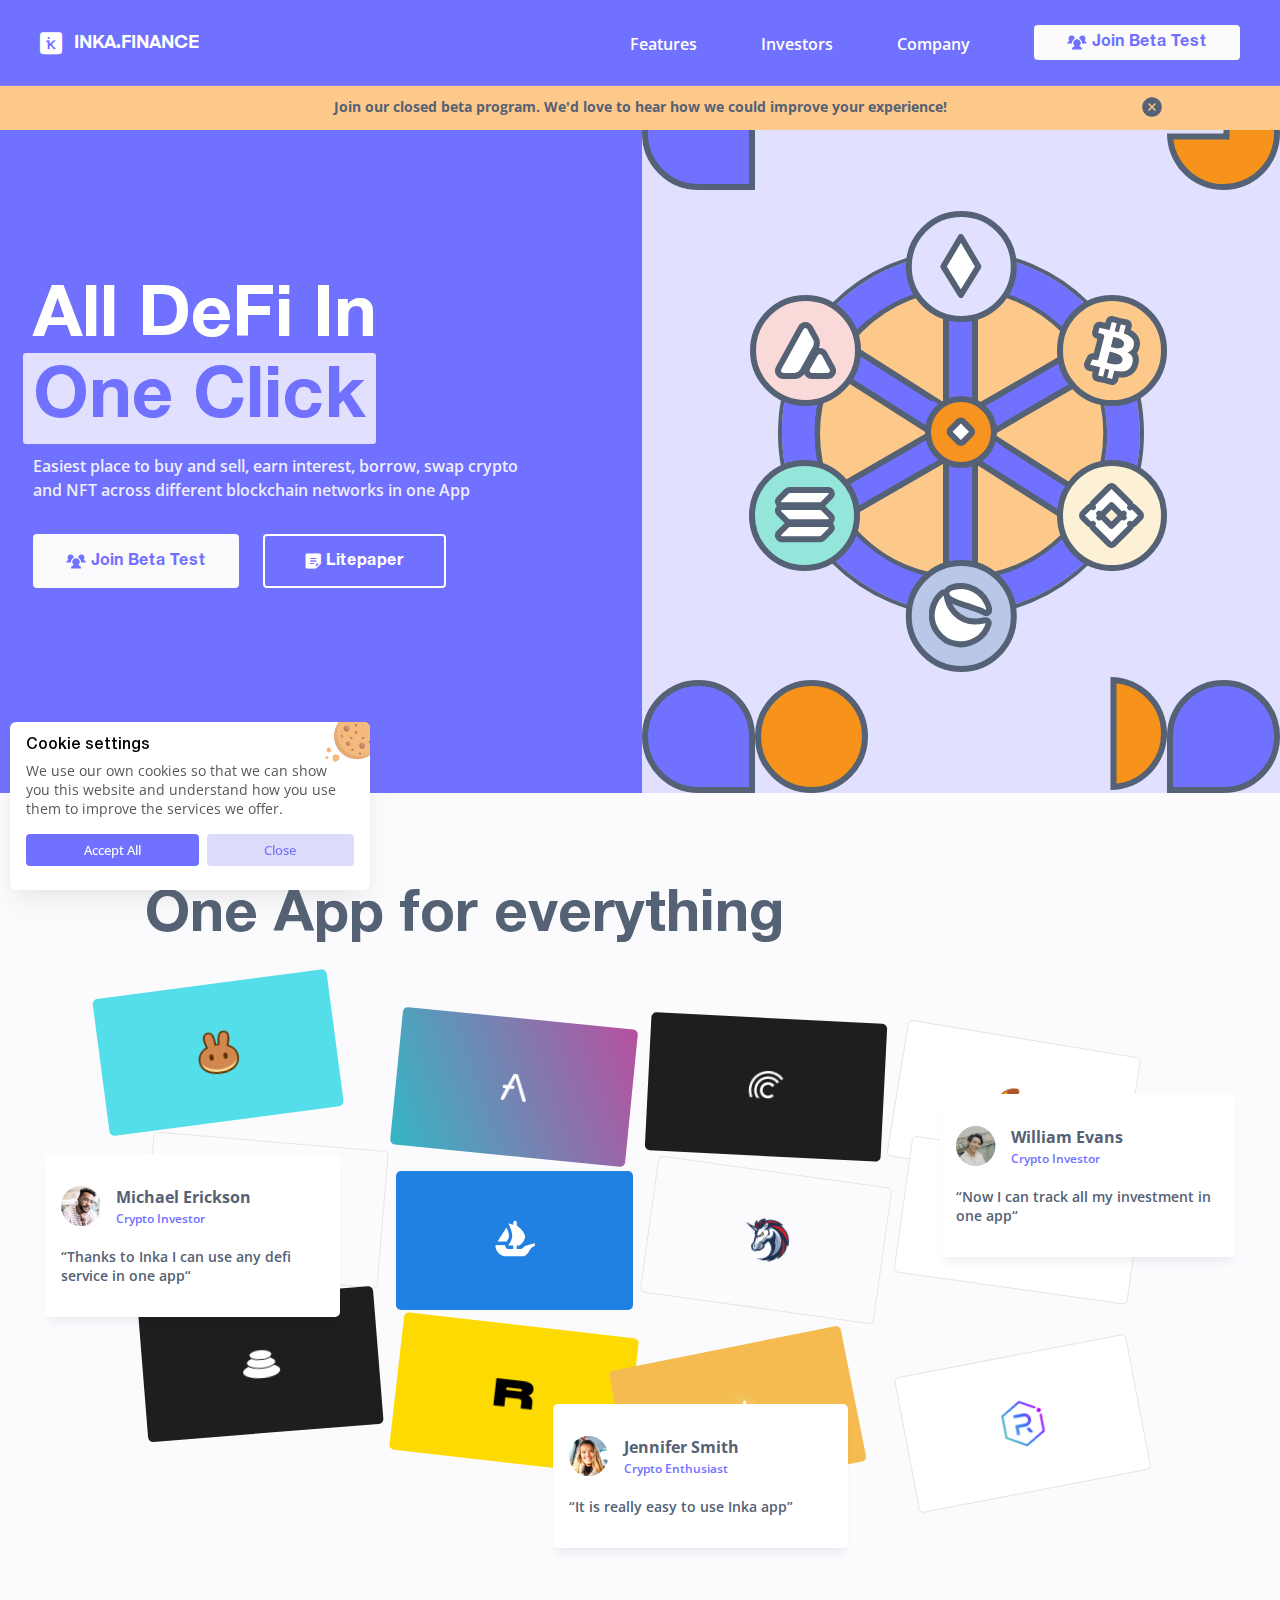
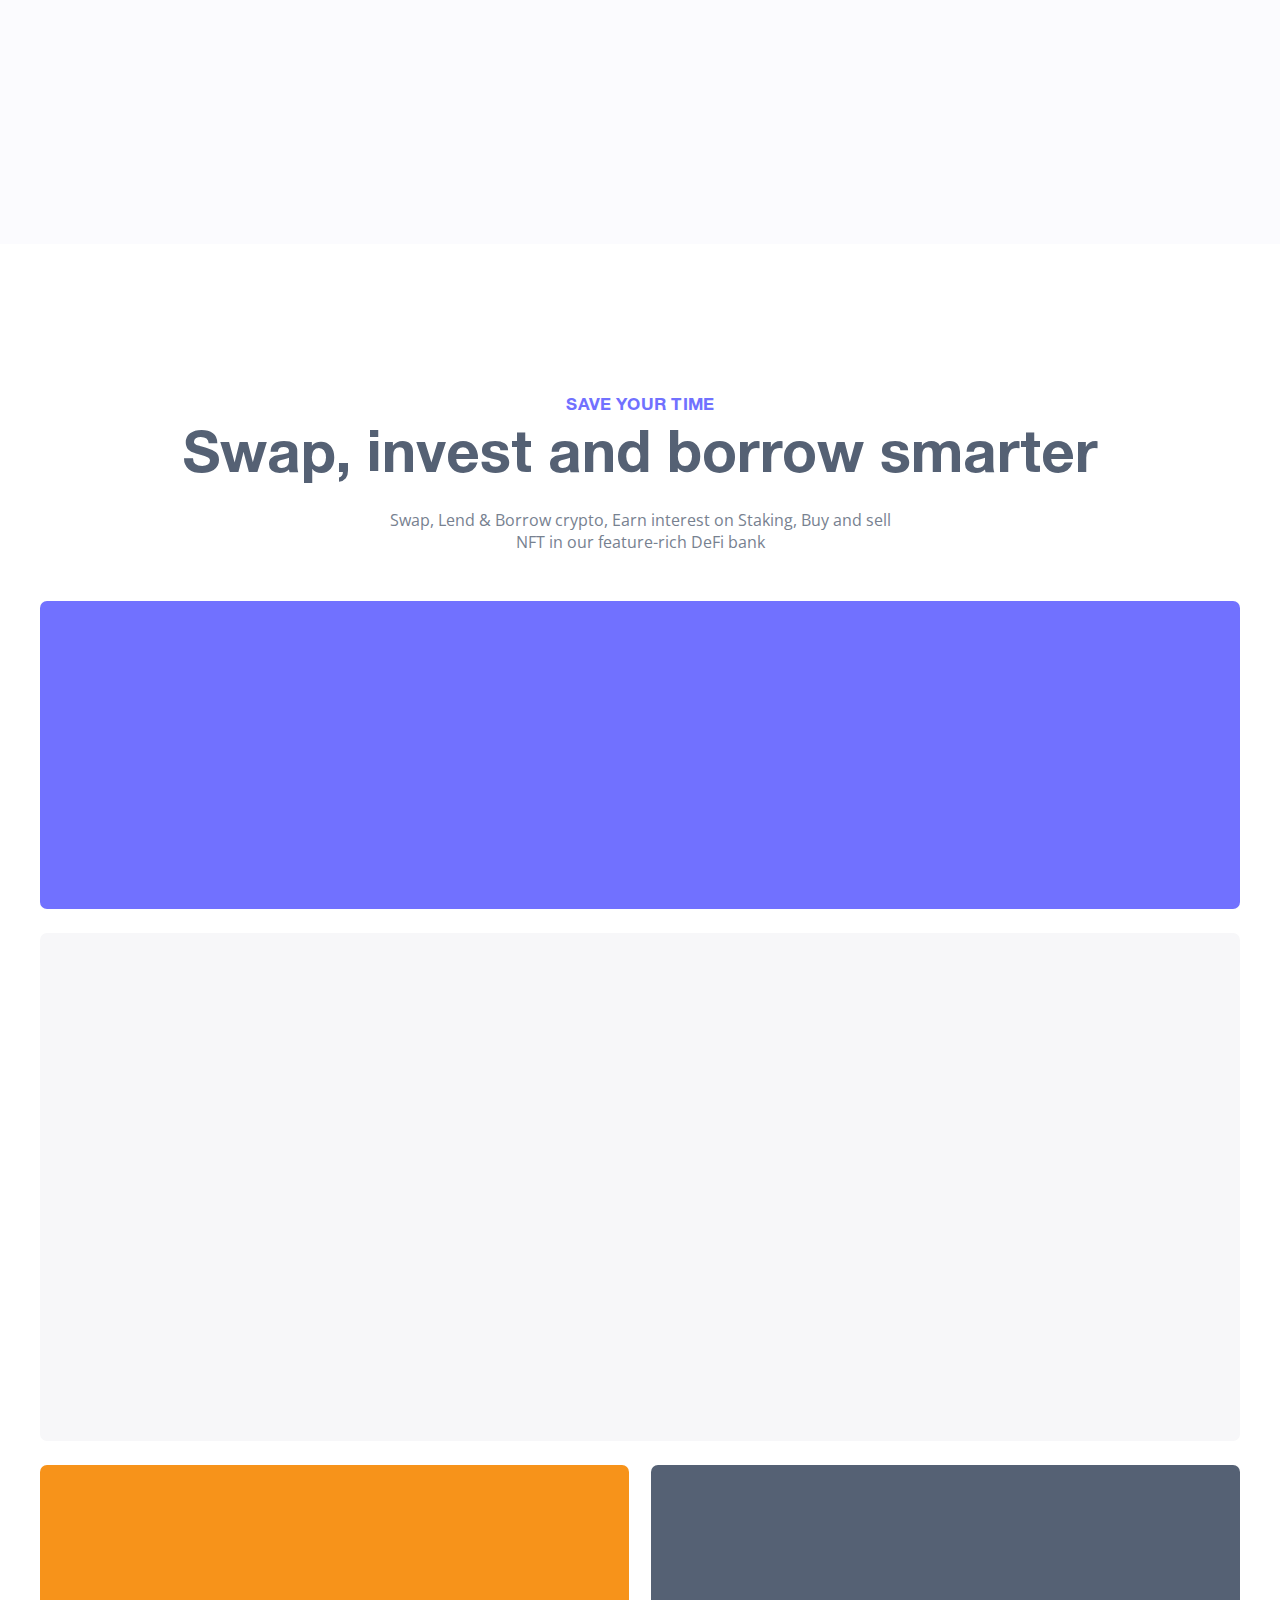
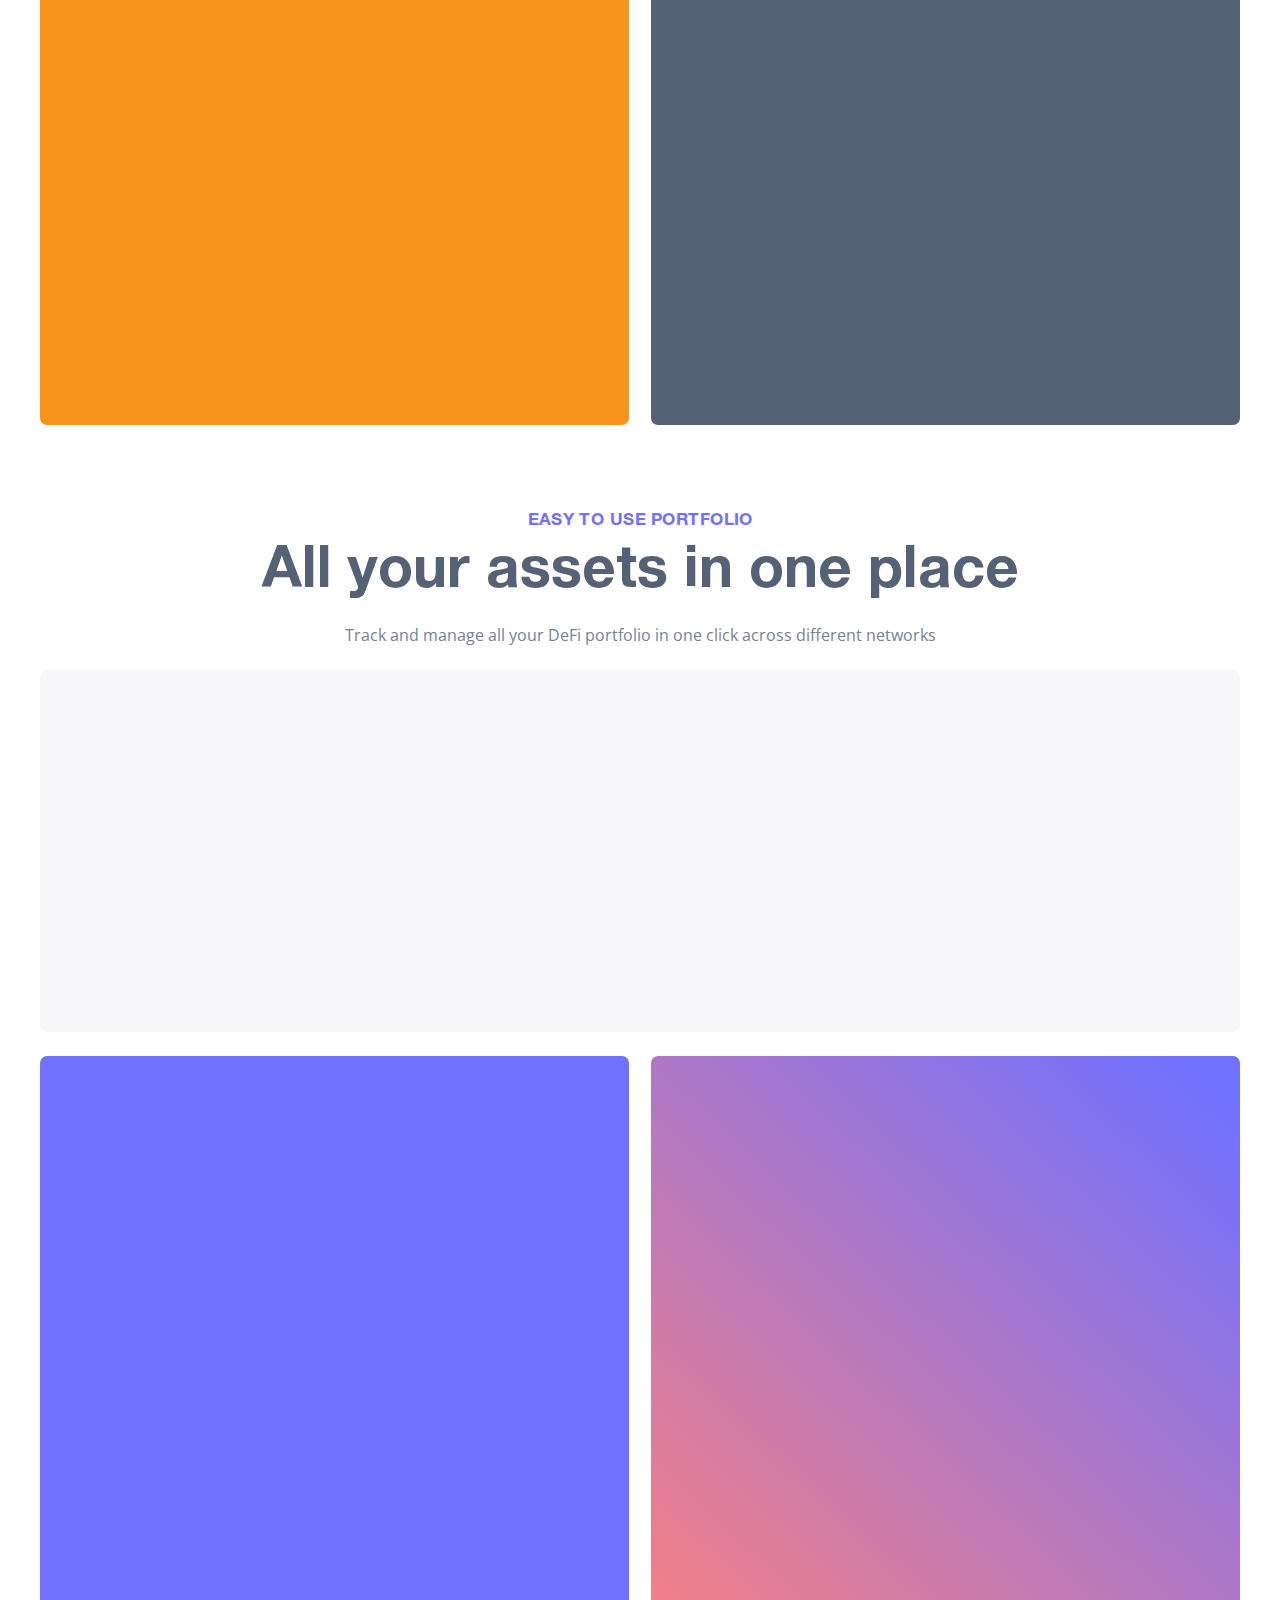
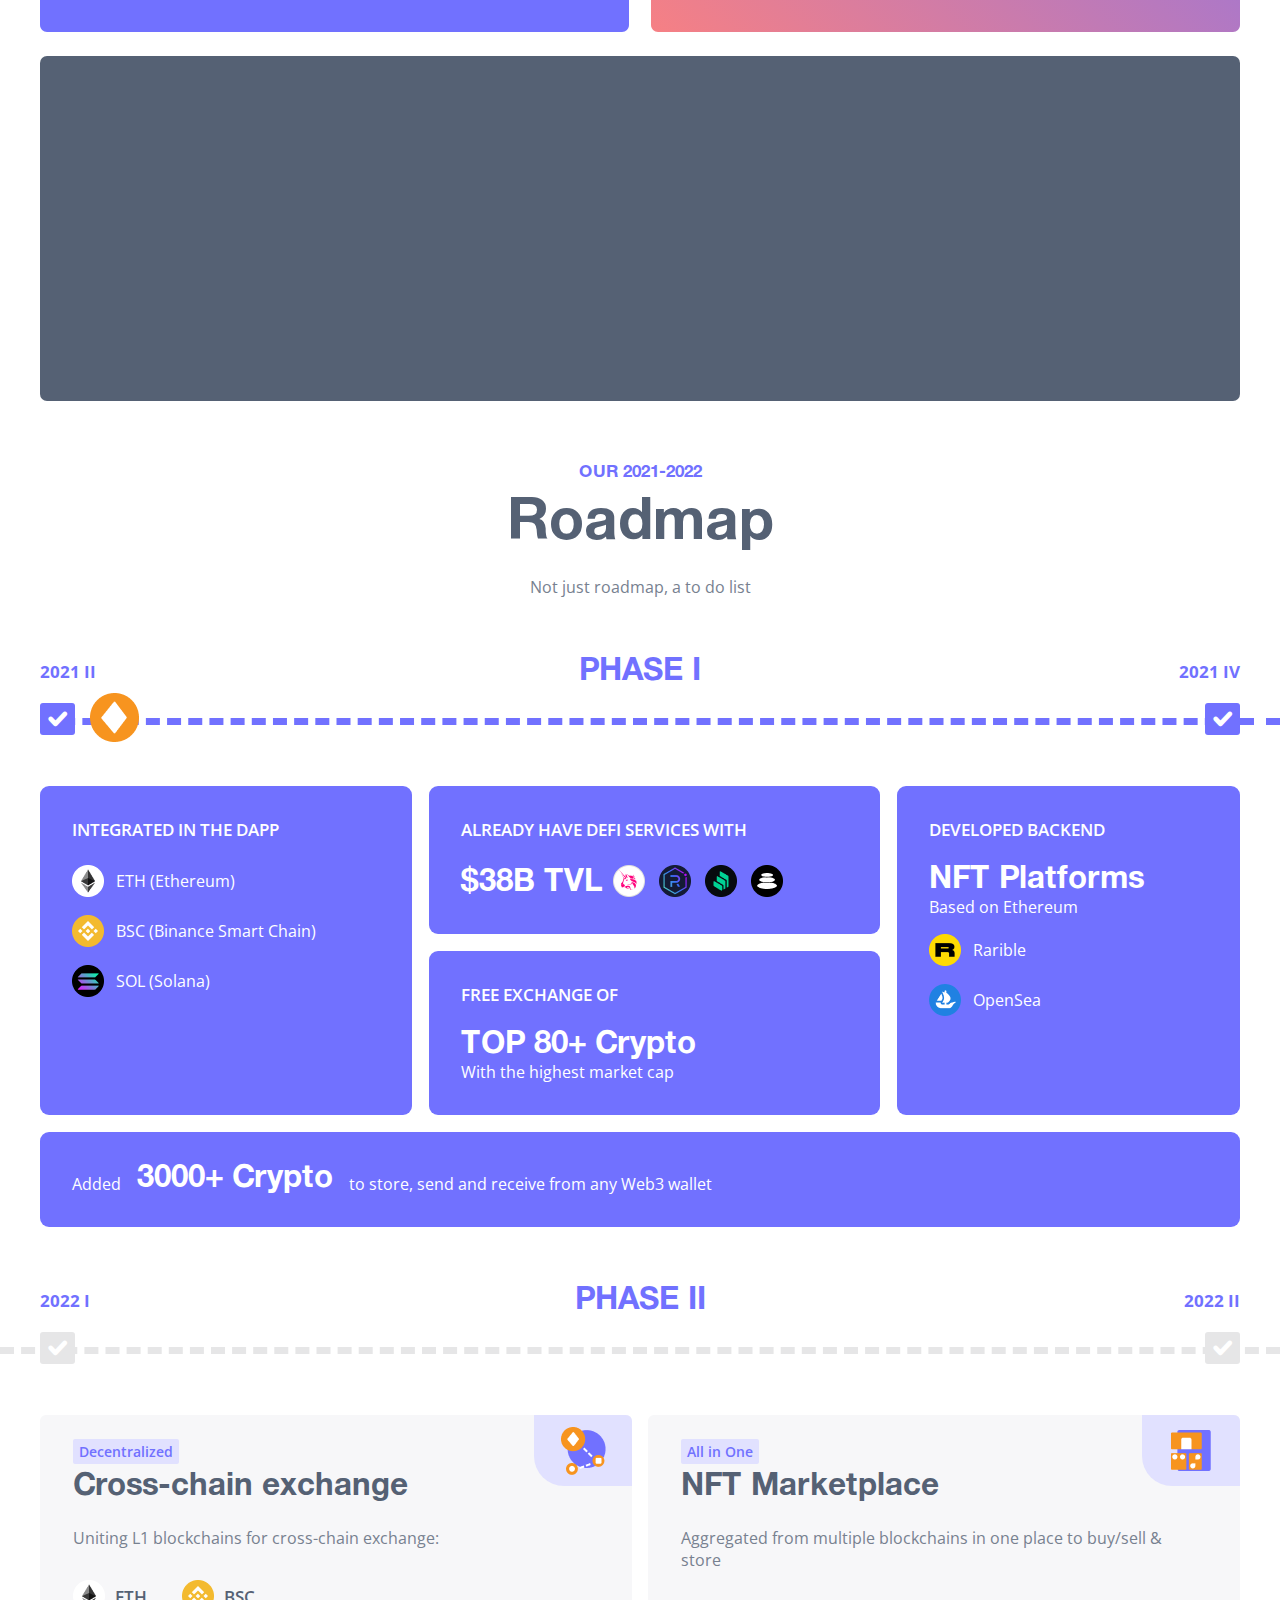
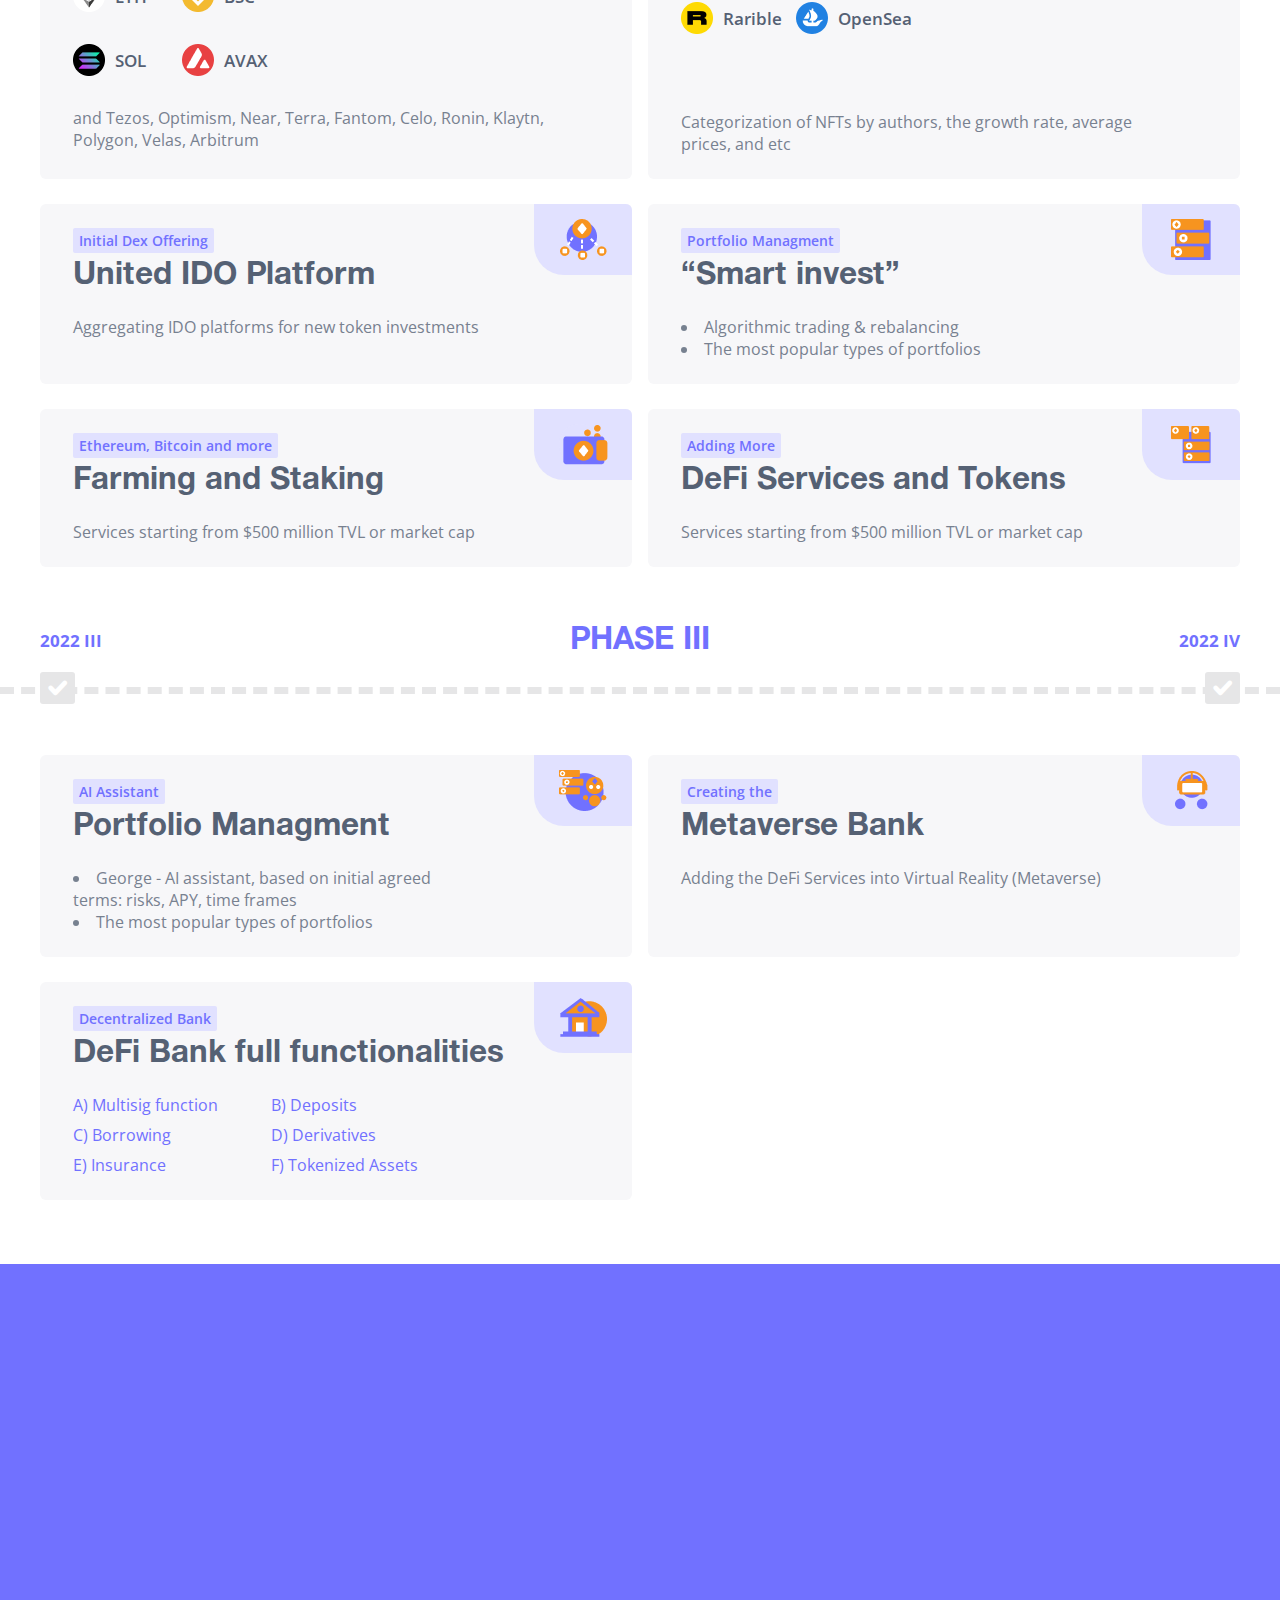
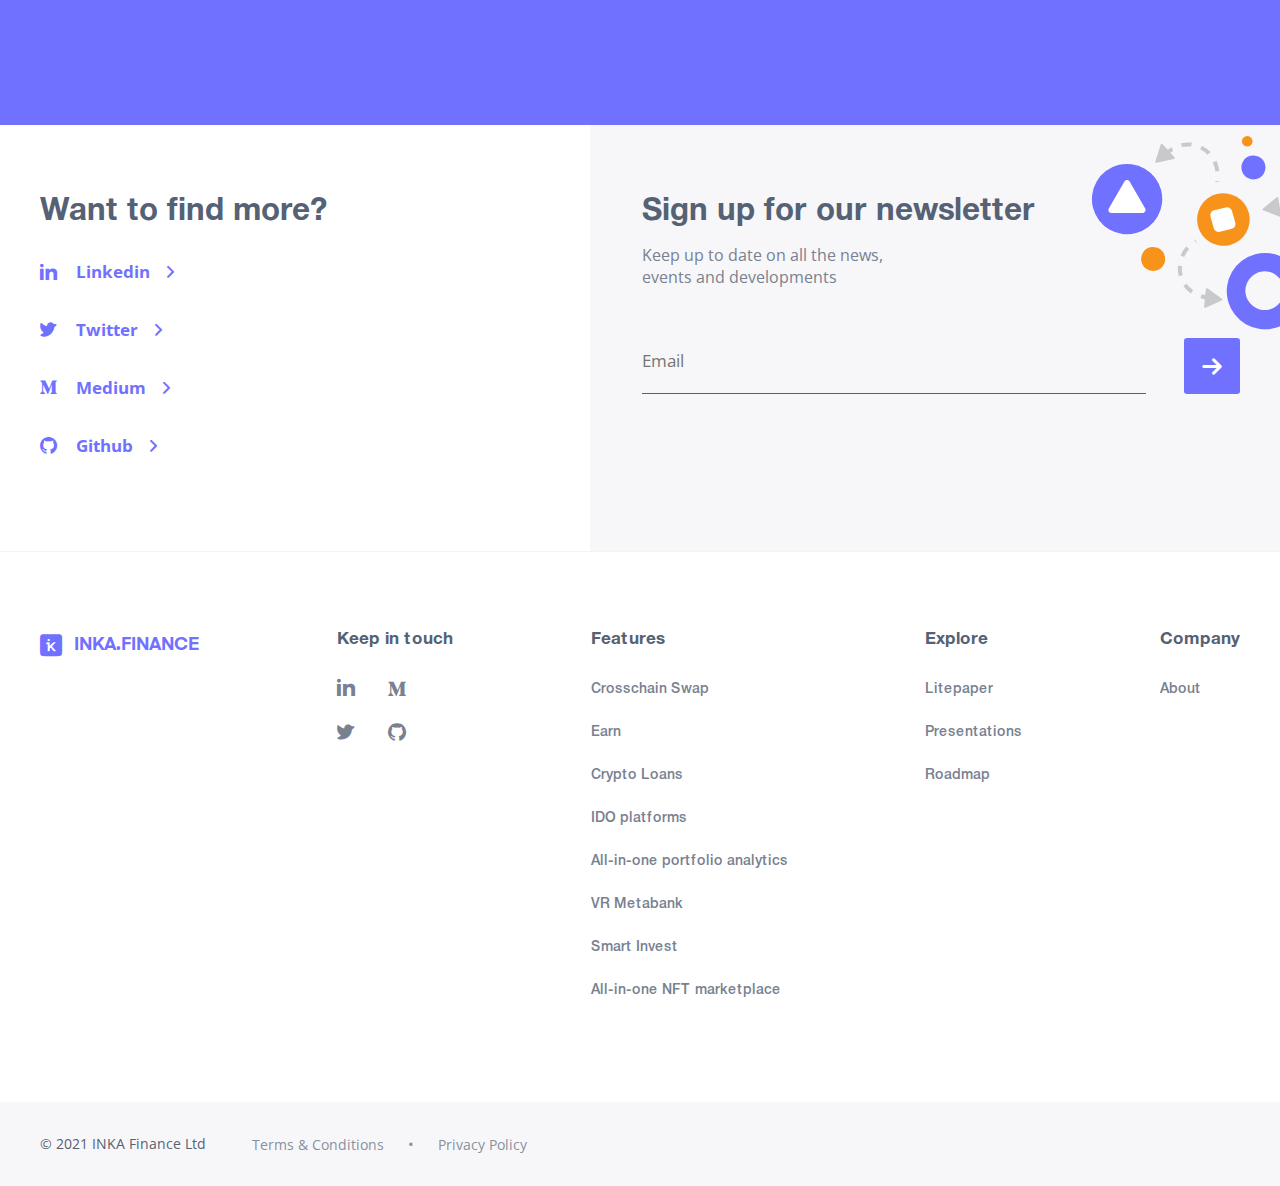
==== commit edb3ce2d: "9.04.2022" ====
--- a/index.html
+++ b/index.html
@@ -196,30 +196,57 @@
                                 </div>
                             </ul>
                         </li>
+                        <li>
+                            <a href="#" class="btn"><img class="icon" src="assets/images/icon-join.svg" alt="">Join Beta Test</a>
+                        </li>
                     </ul>
                 </nav>
                 <div class="header__menu"><div></div></div>
             </div>
         </header>
+        <div class="modal-join">
+            <div class="container">
+                <p class="modal-join__text">Join our closed beta program. We'd love to hear how we could improve your experience!</p>
+                <img class="modal-join__close" src="assets/images/first-screen/close.svg" alt="close">
+            </div>
+        </div>
         <main>
            <section class="first-screen">
-                <div class="container">
-                    <div class="first-screen__content">
-                        <h2 class="suptitle">ALL-IN-ONE MULTICHAIN PLATFORM</h2>
-                        <h1 class="title trigger">
-                            Reshape Banking with us
+                    <div class="first-screen__left">
+                        <h1 class="first-screen__title">
+                            <span>All DeFi In</span><br>
+                            <span class="reverted">One Click</span>
                         </h1>
-                        <p class="first-screen__description">Inka is the easiest place to buy and 
-                            sell, earn interest, borrow, swap
-                            cryptocurrency and NFT across 10+ different blockchain <br> networks in one App</p>
-                        <form action="https://docsend.com/view/4gwsfbhxuqc28wjc" target="_blank">    
-                            <button class="first-screen__btn" ><span class="icon-paper"></span>Litepaper</button>
-                        </form>
-                    </div>
-                    <div class="first-screen__image">
-                        <img src="assets/images/first-screen.png" alt="first-screen">
-                    </div>
-                </div>
+                        <p class="first-screen__subtitle">
+                            Easiest place to buy and sell, earn interest, borrow, swap crypto and NFT 
+                            across different blockchain networks in one App
+                        </p>
+                        <div class="first-screen__buttons">
+                            <a href="#" class="btn"><img class="icon" src="assets/images/icon-join.svg" alt="">Join Beta Test</a>
+                            <a href="#" class="btn btn_light"><i class="icon icon-paper"></i>Litepaper</a>
+                        </div>
+                    </div>
+                    <div class="first-screen__right">
+                        <div class="first-screen__ani ani">
+                            
+                            <div class="ani__wheel">
+                                <img class="coin" src="assets/images/first-screen/coin.svg" alt="coin">
+                                <img class="wheel" src="assets/images/first-screen/wheel.svg" alt="wheel">
+                                <div class="round"><img src="assets/images/first-screen/1.svg" alt="1"></div>
+                                <div class="round"><img src="assets/images/first-screen/2.svg" alt="2"></div>
+                                <div class="round"><img src="assets/images/first-screen/3.svg" alt="3"></div>
+                                <div class="round"><img src="assets/images/first-screen/4.svg" alt="4"></div>
+                                <div class="round"><img src="assets/images/first-screen/5.svg" alt="5"></div>
+                                <div class="round"><img src="assets/images/first-screen/6.svg" alt="6"></div>
+                            </div>
+                            <div class="ani__images">
+                                <img src="assets/images/first-screen/top-left.svg" alt="ani-image">
+                                <img src="assets/images/first-screen/top-right.svg" alt="ani-image">
+                                <img src="assets/images/first-screen/bottom-left.svg" alt="ani-image">
+                                <img src="assets/images/first-screen/bottom-right.svg" alt="ani-image">
+                            </div>                            
+                        </div>
+                    </div>
            </section>
            <section class="one-app">
                 <div class="container">
--- a/css/style.css
+++ b/css/style.css
@@ -166,6 +166,10 @@
   color: #556174;
 }
 
+.header .nav .btn {
+  padding: 10px 33px;
+}
+
 .header .nav a:hover .nav__title, .header .nav a:hover .item__title {
   color: #7171FF;
 }
@@ -175,6 +179,9 @@
   display: grid;
   grid-auto-flow: column;
   gap: 64px;
+  -webkit-box-align: baseline;
+      -ms-flex-align: baseline;
+          align-items: baseline;
 }
 
 .header .nav__list > li {
@@ -558,114 +565,99 @@
   }
 }
 
-.first-screen {
-  width: 100%;
-  height: 100vh;
-  background: #7171FF;
-}
-
-.first-screen .container {
-  height: 100%;
-  display: -webkit-box;
-  display: -ms-flexbox;
-  display: flex;
-  -webkit-box-align: end;
-      -ms-flex-align: end;
-          align-items: flex-end;
-}
-
-.first-screen__content {
-  -ms-flex-item-align: center;
-      -ms-grid-row-align: center;
-      align-self: center;
-  color: #fff;
-  -webkit-box-flex: 1;
-      -ms-flex-positive: 1;
-          flex-grow: 1;
-}
-
-.first-screen .suptitle {
-  color: #fff;
-}
-
-.first-screen .title {
-  text-transform: uppercase;
-  max-width: 614px;
-  color: #fff;
-}
-
-.first-screen__description {
-  max-width: 490px;
-  margin-bottom: 32px;
-}
-
-.first-screen__image {
-  position: relative;
-  width: 50%;
-  height: 656px;
-}
-
-.first-screen__image img {
-  width: 1130px;
-  height: 656px;
-  position: absolute;
-  bottom: 0;
-  left: -300px;
-  pointer-events: none;
-}
-
-.first-screen__btn {
-  background: #fff;
-  border: none;
-  padding: 14px 26px;
-  font-size: 16px;
-  color: #7171FF;
-  font-family: Helvetica Neue;
-  font-weight: bold;
-  border-radius: 4px;
-  cursor: pointer;
-  min-width: 179px;
-}
-
-.first-screen .icon-paper {
-  margin-right: 8px;
-}
-
-@media screen and (max-width: 1006px) {
-  .first-screen {
-    padding-top: 163px;
-    height: auto;
-  }
-  .first-screen .container {
-    -webkit-box-orient: vertical;
-    -webkit-box-direction: normal;
-        -ms-flex-direction: column;
+/*
+.first-screen{
+    width: 100%;
+    height: 100vh;
+    background: $violet;
+    
+    .container{
+        height: 100%;
+        display: flex;
+        align-items: flex-end;
+    }
+
+    &__content{
+        align-self: center;
+        color: #fff;
+        flex-grow: 1;
+    }
+
+    .suptitle{
+        color: #fff;
+    }
+
+    .title{
+        text-transform: uppercase;
+        max-width: 614px;
+        color: #fff;
+    }
+
+    &__description{
+        max-width: 490px;
+        margin-bottom: 32px;
+    }
+
+    &__image{
+        position: relative;
+        width: 50%;
+        height: 656px;
+
+        img{
+            width: 1030px;
+            height: 656px;
+            position: absolute;
+            bottom: 0;
+            left: -300px;
+            pointer-events: none;
+        }
+    }
+
+    &__btn{
+        background: #fff;
+        border: none;
+        padding: 14px 26px;
+        font-size: 16px;
+        color: $violet;
+        font-family: Helvetica Neue;
+        font-weight: bold;
+        border-radius: 4px;
+        cursor: pointer;
+        min-width: 179px;
+    }
+
+    .icon-paper{
+        margin-right: 8px;
+    }
+
+
+}
+
+@media screen and (max-width:1006px){
+    .first-screen{
+        padding-top: 163px;
+        height: auto;
+        
+        .container{
             flex-direction: column;
-  }
-  .first-screen__content {
-    text-align: center;
-    display: -webkit-box;
-    display: -ms-flexbox;
-    display: flex;
-    -webkit-box-orient: vertical;
-    -webkit-box-direction: normal;
-        -ms-flex-direction: column;
+        }
+
+        &__content{
+            text-align: center;
+            display: flex;
             flex-direction: column;
-    -webkit-box-align: center;
-        -ms-flex-align: center;
             align-items: center;
-  }
-  .first-screen form {
-    -ms-flex-item-align: stretch;
-        -ms-grid-row-align: stretch;
-        align-self: stretch;
-    width: 100%;
-  }
-  .first-screen__btn {
-    width: 100%;
-  }
-}
-
+        }
+
+        form{
+            align-self: stretch;
+            width: 100%;
+        }
+        &__btn{
+            width: 100%;
+        }
+    }
+}*/
 @media screen and (max-width: 600px) {
   .title {
     font-size: 33.2px;
@@ -676,33 +668,30 @@
   }
 }
 
-@media screen and (max-width: 850px) {
-  .first-screen {
-    overflow: hidden;
-  }
-  .first-screen__image {
-    width: 100vw;
-    margin-top: 73px;
-    height: 461px;
-    -webkit-transform: translateY(40px);
-            transform: translateY(40px);
-  }
-  .first-screen__image img {
-    width: 100%;
-    height: 100%;
-    left: 10px;
-    -o-object-fit: cover;
-       object-fit: cover;
-    -o-object-position: top;
-       object-position: top;
-  }
-  .first-screen__btn {
-    -ms-flex-item-align: stretch;
-        -ms-grid-row-align: stretch;
-        align-self: stretch;
-  }
-}
-
+/*
+@media screen and (max-width:850px){
+    .first-screen{
+        overflow: hidden;
+        &__image{
+           width: 100vw;
+           margin-top: 73px;
+           height: 461px;
+           transform: translateY(40px);
+           img{
+               width: 100%;
+               height: 100%;
+               left: 10px;
+               object-fit: cover;
+               object-position: top;
+           }
+        }
+
+        &__btn{
+            align-self: stretch;
+            
+        }
+    }
+}*/
 .save-your-time {
   padding-top: 64px;
 }
@@ -782,6 +771,12 @@
      object-position: center;
 }
 
+.banner__image {
+  -webkit-transform: translateY(20px);
+          transform: translateY(20px);
+  opacity: 0;
+}
+
 .banner__image img {
   width: 100%;
   height: 100%;
@@ -1006,7 +1001,7 @@
 
 .one-app {
   background: #FBFBFE;
-  margin-bottom: 64px;
+  padding-bottom: 64px;
 }
 
 .one-app .title {
@@ -1314,7 +1309,7 @@
   }
 }
 
-@media screen and (max-width: 390px) {
+@media screen and (max-width: 500px) {
   .one-app__logo img {
     width: 27.18px;
     height: 27.15px;
@@ -2201,7 +2196,7 @@
           justify-content: space-between;
   width: 100%;
   background: #FBFBFE;
-  padding: 113px 80px;
+  padding: 113px 80px 113px 80px;
   text-align: start;
   -ms-flex-wrap: wrap;
       flex-wrap: wrap;
@@ -2331,6 +2326,7 @@
         -ms-flex-align: center;
             align-items: center;
     text-align: center;
+    padding: 48px 20px 73px 20px;
   }
 }
 
@@ -2426,4 +2422,690 @@
     padding-bottom: 20px;
   }
 }
+
+.modal-join {
+  width: 100%;
+  position: fixed;
+  left: 0;
+  top: 83px;
+  background: #FDC98B;
+  z-index: 19;
+  padding: 13px 0;
+  -webkit-transition: all ease 0.3s;
+  transition: all ease 0.3s;
+  opacity: 1;
+}
+
+.modal-join__text {
+  font-family: 'Open Sans';
+  font-style: normal;
+  font-weight: 700;
+  font-size: 14px;
+  line-height: 150%;
+  color: #556174;
+}
+
+.modal-join .container {
+  position: relative;
+  text-align: center;
+  -webkit-box-pack: center;
+      -ms-flex-pack: center;
+          justify-content: center;
+  max-width: 1043px;
+}
+
+.modal-join__close {
+  position: absolute;
+  top: 50%;
+  -webkit-transform: translateY(-50%);
+          transform: translateY(-50%);
+  right: 0;
+  cursor: pointer;
+}
+
+@media screen and (max-width: 1178px) {
+  .modal-join {
+    top: 77px;
+  }
+}
+
+@media screen and (max-width: 712px) {
+  .modal-join__text {
+    display: block;
+    white-space: nowrap;
+    max-width: 202px;
+    overflow: hidden;
+  }
+}
+
+@media screen and (max-width: 486px) {
+  .modal-join .container {
+    -webkit-box-pack: start;
+        -ms-flex-pack: start;
+            justify-content: flex-start;
+    padding-left: 20px;
+  }
+}
+
+.first-screen {
+  padding-top: 77px;
+  display: -webkit-box;
+  display: -ms-flexbox;
+  display: flex;
+  height: 793px;
+}
+
+.first-screen__left {
+  width: 50.8vw;
+  background: #7171FF;
+  padding-left: calc((100vw - 1215px)/2);
+  display: -webkit-box;
+  display: -ms-flexbox;
+  display: flex;
+  -webkit-box-orient: vertical;
+  -webkit-box-direction: normal;
+      -ms-flex-direction: column;
+          flex-direction: column;
+  -webkit-box-pack: center;
+      -ms-flex-pack: center;
+          justify-content: center;
+  height: 100%;
+}
+
+.first-screen__right {
+  width: 50.5vw;
+  background: #E1E1FF;
+}
+
+.first-screen__title {
+  font-family: 'Helvetica Neue';
+  font-style: normal;
+  font-weight: 700;
+  font-size: 72px;
+  -webkit-box-align: center;
+      -ms-flex-align: center;
+          align-items: center;
+  text-transform: capitalize;
+  color: #FFFFFF;
+  margin-bottom: 10px;
+}
+
+.first-screen__title span.reverted {
+  color: #7171FF;
+  background: #E1E1FF;
+  padding: 10px;
+  border-radius: 3px;
+  margin-left: -10px;
+  display: block;
+  width: -webkit-fit-content;
+  width: -moz-fit-content;
+  width: fit-content;
+}
+
+.first-screen__subtitle {
+  font-family: 'Open Sans';
+  font-style: normal;
+  font-weight: 600;
+  font-size: 16px;
+  line-height: 150%;
+  color: rgba(255, 255, 255, 0.9);
+  max-width: 516px;
+  margin-bottom: 32px;
+}
+
+.first-screen__buttons {
+  display: -ms-grid;
+  display: grid;
+  grid-auto-flow: column;
+  -webkit-column-gap: 24px;
+          column-gap: 24px;
+  width: -webkit-fit-content;
+  width: -moz-fit-content;
+  width: fit-content;
+}
+
+.first-screen__ani {
+  max-width: 696px;
+  height: 100%;
+  position: relative;
+}
+
+.first-screen .ani {
+  display: -webkit-box;
+  display: -ms-flexbox;
+  display: flex;
+  -webkit-box-align: center;
+      -ms-flex-align: center;
+          align-items: center;
+  -webkit-box-pack: center;
+      -ms-flex-pack: center;
+          justify-content: center;
+}
+
+.first-screen .ani__images img {
+  position: absolute;
+}
+
+.first-screen .ani__images img:nth-child(1) {
+  top: 0;
+  left: 0;
+}
+
+.first-screen .ani__images img:nth-child(2) {
+  top: 0;
+  right: 0;
+}
+
+.first-screen .ani__images img:nth-child(3) {
+  bottom: 0;
+  left: 0;
+}
+
+.first-screen .ani__images img:nth-child(4) {
+  bottom: 0;
+  right: 0;
+}
+
+.first-screen .ani__wheel {
+  position: relative;
+}
+
+.first-screen .ani__wheel .round {
+  position: absolute;
+  width: 110.46px;
+  height: 111.33px;
+  border-radius: 100px;
+  border: 6px solid #556174;
+  display: -webkit-box;
+  display: -ms-flexbox;
+  display: flex;
+  -webkit-box-pack: center;
+      -ms-flex-pack: center;
+          justify-content: center;
+  -webkit-box-align: center;
+      -ms-flex-align: center;
+          align-items: center;
+  z-index: 5;
+}
+
+.first-screen .ani__wheel .round:nth-child(3) {
+  top: -38px;
+  left: 50%;
+  -webkit-transform: translateX(-50%);
+          transform: translateX(-50%);
+  background: #E1E1FF;
+  -webkit-animation: 8s 0.5s coloredCoin1 infinite linear;
+          animation: 8s 0.5s coloredCoin1 infinite linear;
+}
+
+.first-screen .ani__wheel .round:nth-child(4) {
+  top: 46px;
+  right: -23px;
+  background: #FDC98B;
+  -webkit-animation: 8s  1.3s coloredCoin2 infinite linear;
+          animation: 8s  1.3s coloredCoin2 infinite linear;
+}
+
+.first-screen .ani__wheel .round:nth-child(5) {
+  top: 211px;
+  right: -23px;
+  background: #FDF1D5;
+  -webkit-animation: 8s  2.8s coloredCoin3 infinite linear;
+          animation: 8s  2.8s coloredCoin3 infinite linear;
+}
+
+.first-screen .ani__wheel .round:nth-child(6) {
+  bottom: -50px;
+  left: 50%;
+  -webkit-transform: translateX(-50%);
+          transform: translateX(-50%);
+  background: #B9C7E9;
+  -webkit-animation: 8s  3.9s coloredCoin4 infinite linear;
+          animation: 8s  3.9s coloredCoin4 infinite linear;
+}
+
+.first-screen .ani__wheel .round:nth-child(7) {
+  top: 211px;
+  left: -29px;
+  background: #94E6DB;
+  -webkit-animation: 8s  5.3s coloredCoin5 infinite linear;
+          animation: 8s  5.3s coloredCoin5 infinite linear;
+}
+
+.first-screen .ani__wheel .round:nth-child(8) {
+  top: 46px;
+  left: -28px;
+  background: #FAD9D9;
+  -webkit-animation: 8s  6.5s coloredCoin6 infinite linear;
+          animation: 8s  6.5s coloredCoin6 infinite linear;
+}
+
+.first-screen .ani .coin {
+  position: absolute;
+  top: 50%;
+  left: 50%;
+  -webkit-transform: translate(-36px, -39px);
+          transform: translate(-36px, -39px);
+  z-index: 3;
+  -webkit-animation: linear 8s coin-animation infinite;
+          animation: linear 8s coin-animation infinite;
+}
+
+.btn {
+  background: #FBFBFE;
+  border-radius: 4px;
+  font-family: 'Helvetica Neue';
+  font-style: normal;
+  font-weight: 700;
+  font-size: 16px;
+  color: #7171FF;
+  width: -webkit-fit-content;
+  width: -moz-fit-content;
+  width: fit-content;
+  display: -webkit-box;
+  display: -ms-flexbox;
+  display: flex;
+  -webkit-box-align: center;
+      -ms-flex-align: center;
+          align-items: center;
+  padding: 17px 33px;
+}
+
+.btn .icon {
+  margin-right: 5px;
+}
+
+.btn_light {
+  background: none;
+  color: white;
+  border: 2px solid #FFFFFF;
+  padding: 17px 40px;
+}
+
+@-webkit-keyframes coin-animation {
+  0% {
+    -webkit-transform: translate(-36px, -39px);
+            transform: translate(-36px, -39px);
+  }
+  7.69% {
+    -webkit-transform: translate(-36px, -190px);
+            transform: translate(-36px, -190px);
+  }
+  15.38% {
+    -webkit-transform: translate(-36px, -39px);
+            transform: translate(-36px, -39px);
+  }
+  23.07% {
+    -webkit-transform: translate(110px, -122px);
+            transform: translate(110px, -122px);
+  }
+  30.76% {
+    -webkit-transform: translate(-36px, -39px);
+            transform: translate(-36px, -39px);
+  }
+  38.45% {
+    -webkit-transform: translate(116px, 43px);
+            transform: translate(116px, 43px);
+  }
+  46.14% {
+    -webkit-transform: translate(-36px, -39px);
+            transform: translate(-36px, -39px);
+  }
+  53.83% {
+    -webkit-transform: translate(-36px, 143px);
+            transform: translate(-36px, 143px);
+  }
+  61.52% {
+    -webkit-transform: translate(-36px, -39px);
+            transform: translate(-36px, -39px);
+  }
+  69.21% {
+    -webkit-transform: translate(-198px, 43px);
+            transform: translate(-198px, 43px);
+  }
+  76.9% {
+    -webkit-transform: translate(-36px, -39px);
+            transform: translate(-36px, -39px);
+  }
+  87.69% {
+    -webkit-transform: translate(-198px, -121px);
+            transform: translate(-198px, -121px);
+  }
+  100% {
+    -webkit-transform: translate(-36px, -39px);
+            transform: translate(-36px, -39px);
+  }
+}
+
+@keyframes coin-animation {
+  0% {
+    -webkit-transform: translate(-36px, -39px);
+            transform: translate(-36px, -39px);
+  }
+  7.69% {
+    -webkit-transform: translate(-36px, -190px);
+            transform: translate(-36px, -190px);
+  }
+  15.38% {
+    -webkit-transform: translate(-36px, -39px);
+            transform: translate(-36px, -39px);
+  }
+  23.07% {
+    -webkit-transform: translate(110px, -122px);
+            transform: translate(110px, -122px);
+  }
+  30.76% {
+    -webkit-transform: translate(-36px, -39px);
+            transform: translate(-36px, -39px);
+  }
+  38.45% {
+    -webkit-transform: translate(116px, 43px);
+            transform: translate(116px, 43px);
+  }
+  46.14% {
+    -webkit-transform: translate(-36px, -39px);
+            transform: translate(-36px, -39px);
+  }
+  53.83% {
+    -webkit-transform: translate(-36px, 143px);
+            transform: translate(-36px, 143px);
+  }
+  61.52% {
+    -webkit-transform: translate(-36px, -39px);
+            transform: translate(-36px, -39px);
+  }
+  69.21% {
+    -webkit-transform: translate(-198px, 43px);
+            transform: translate(-198px, 43px);
+  }
+  76.9% {
+    -webkit-transform: translate(-36px, -39px);
+            transform: translate(-36px, -39px);
+  }
+  87.69% {
+    -webkit-transform: translate(-198px, -121px);
+            transform: translate(-198px, -121px);
+  }
+  100% {
+    -webkit-transform: translate(-36px, -39px);
+            transform: translate(-36px, -39px);
+  }
+}
+
+@-webkit-keyframes coloredCoin1 {
+  0% {
+    background: #E1E1FF;
+  }
+  4% {
+    background: #F7931A;
+  }
+  6.777% {
+    background: #E1E1FF;
+  }
+  /* 1s */
+  80% {
+    background: #E1E1FF;
+  }
+}
+
+@keyframes coloredCoin1 {
+  0% {
+    background: #E1E1FF;
+  }
+  4% {
+    background: #F7931A;
+  }
+  6.777% {
+    background: #E1E1FF;
+  }
+  /* 1s */
+  80% {
+    background: #E1E1FF;
+  }
+}
+
+@-webkit-keyframes coloredCoin2 {
+  0% {
+    background: #FDC98B;
+  }
+  3% {
+    background: #F7931A;
+  }
+  6.777% {
+    background: #FDC98B;
+  }
+  /* 1s */
+  80% {
+    background: #FDC98B;
+  }
+}
+
+@keyframes coloredCoin2 {
+  0% {
+    background: #FDC98B;
+  }
+  3% {
+    background: #F7931A;
+  }
+  6.777% {
+    background: #FDC98B;
+  }
+  /* 1s */
+  80% {
+    background: #FDC98B;
+  }
+}
+
+@-webkit-keyframes coloredCoin3 {
+  0% {
+    background: #FDF1D5;
+  }
+  3% {
+    background: #F7931A;
+  }
+  6.777% {
+    background: #FDF1D5;
+  }
+  /* 1s */
+  80% {
+    background: #FDF1D5;
+  }
+}
+
+@keyframes coloredCoin3 {
+  0% {
+    background: #FDF1D5;
+  }
+  3% {
+    background: #F7931A;
+  }
+  6.777% {
+    background: #FDF1D5;
+  }
+  /* 1s */
+  80% {
+    background: #FDF1D5;
+  }
+}
+
+@-webkit-keyframes coloredCoin4 {
+  0% {
+    background: #B9C7E9;
+  }
+  3% {
+    background: #F7931A;
+  }
+  6.777% {
+    background: #B9C7E9;
+  }
+  /* 1s */
+  80% {
+    background: #B9C7E9;
+  }
+}
+
+@keyframes coloredCoin4 {
+  0% {
+    background: #B9C7E9;
+  }
+  3% {
+    background: #F7931A;
+  }
+  6.777% {
+    background: #B9C7E9;
+  }
+  /* 1s */
+  80% {
+    background: #B9C7E9;
+  }
+}
+
+@-webkit-keyframes coloredCoin5 {
+  0% {
+    background: #94E6DB;
+  }
+  3% {
+    background: #F7931A;
+  }
+  6.777% {
+    background: #94E6DB;
+  }
+  /* 1s */
+  80% {
+    background: #94E6DB;
+  }
+}
+
+@keyframes coloredCoin5 {
+  0% {
+    background: #94E6DB;
+  }
+  3% {
+    background: #F7931A;
+  }
+  6.777% {
+    background: #94E6DB;
+  }
+  /* 1s */
+  80% {
+    background: #94E6DB;
+  }
+}
+
+@-webkit-keyframes coloredCoin6 {
+  0% {
+    background: #FAD9D9;
+  }
+  3% {
+    background: #F7931A;
+  }
+  6.777% {
+    background: #FAD9D9;
+  }
+  /* 1s */
+  80% {
+    background: #FAD9D9;
+  }
+}
+
+@keyframes coloredCoin6 {
+  0% {
+    background: #FAD9D9;
+  }
+  3% {
+    background: #F7931A;
+  }
+  6.777% {
+    background: #FAD9D9;
+  }
+  /* 1s */
+  80% {
+    background: #FAD9D9;
+  }
+}
+
+@media screen and (max-width: 1234px) {
+  .first-screen__left {
+    padding-left: 20px;
+  }
+}
+
+@media screen and (max-width: 838px) {
+  .modal-join__close {
+    right: 20px;
+  }
+  .first-screen {
+    -webkit-box-orient: vertical;
+    -webkit-box-direction: normal;
+        -ms-flex-direction: column;
+            flex-direction: column;
+    padding-top: 123px;
+    background: #7171FF;
+    height: auto;
+  }
+  .first-screen__left, .first-screen__right {
+    width: 100%;
+    height: 388px;
+  }
+  .first-screen__left {
+    display: -webkit-box;
+    display: -ms-flexbox;
+    display: flex;
+    -webkit-box-orient: vertical;
+    -webkit-box-direction: normal;
+        -ms-flex-direction: column;
+            flex-direction: column;
+    -webkit-box-pack: center;
+        -ms-flex-pack: center;
+            justify-content: center;
+    -webkit-box-align: center;
+        -ms-flex-align: center;
+            align-items: center;
+  }
+  .first-screen__subtitle {
+    font-size: 14px;
+    max-width: 341px;
+  }
+  .first-screen__right {
+    height: 540px;
+  }
+  .first-screen__right .ani {
+    width: 100%;
+    max-width: none;
+  }
+}
+
+@media screen and (max-width: 486px) {
+  .first-screen__title {
+    font-size: 31px;
+  }
+  .first-screen__subtitle {
+    text-align: center;
+  }
+  .first-screen__left {
+    padding-left: 20px;
+    padding-right: 20px;
+  }
+  .first-screen__right {
+    height: 389px;
+  }
+  .first-screen__buttons {
+    grid-auto-flow: row;
+    row-gap: 8px;
+    width: 100%;
+  }
+  .first-screen__buttons .btn {
+    width: 100%;
+    -webkit-box-pack: center;
+        -ms-flex-pack: center;
+            justify-content: center;
+  }
+  .first-screen .ani__wheel {
+    -webkit-transform: scale(0.6);
+            transform: scale(0.6);
+  }
+  .first-screen .ani__images img {
+    height: 63px;
+  }
+}
 /*# sourceMappingURL=style.css.map */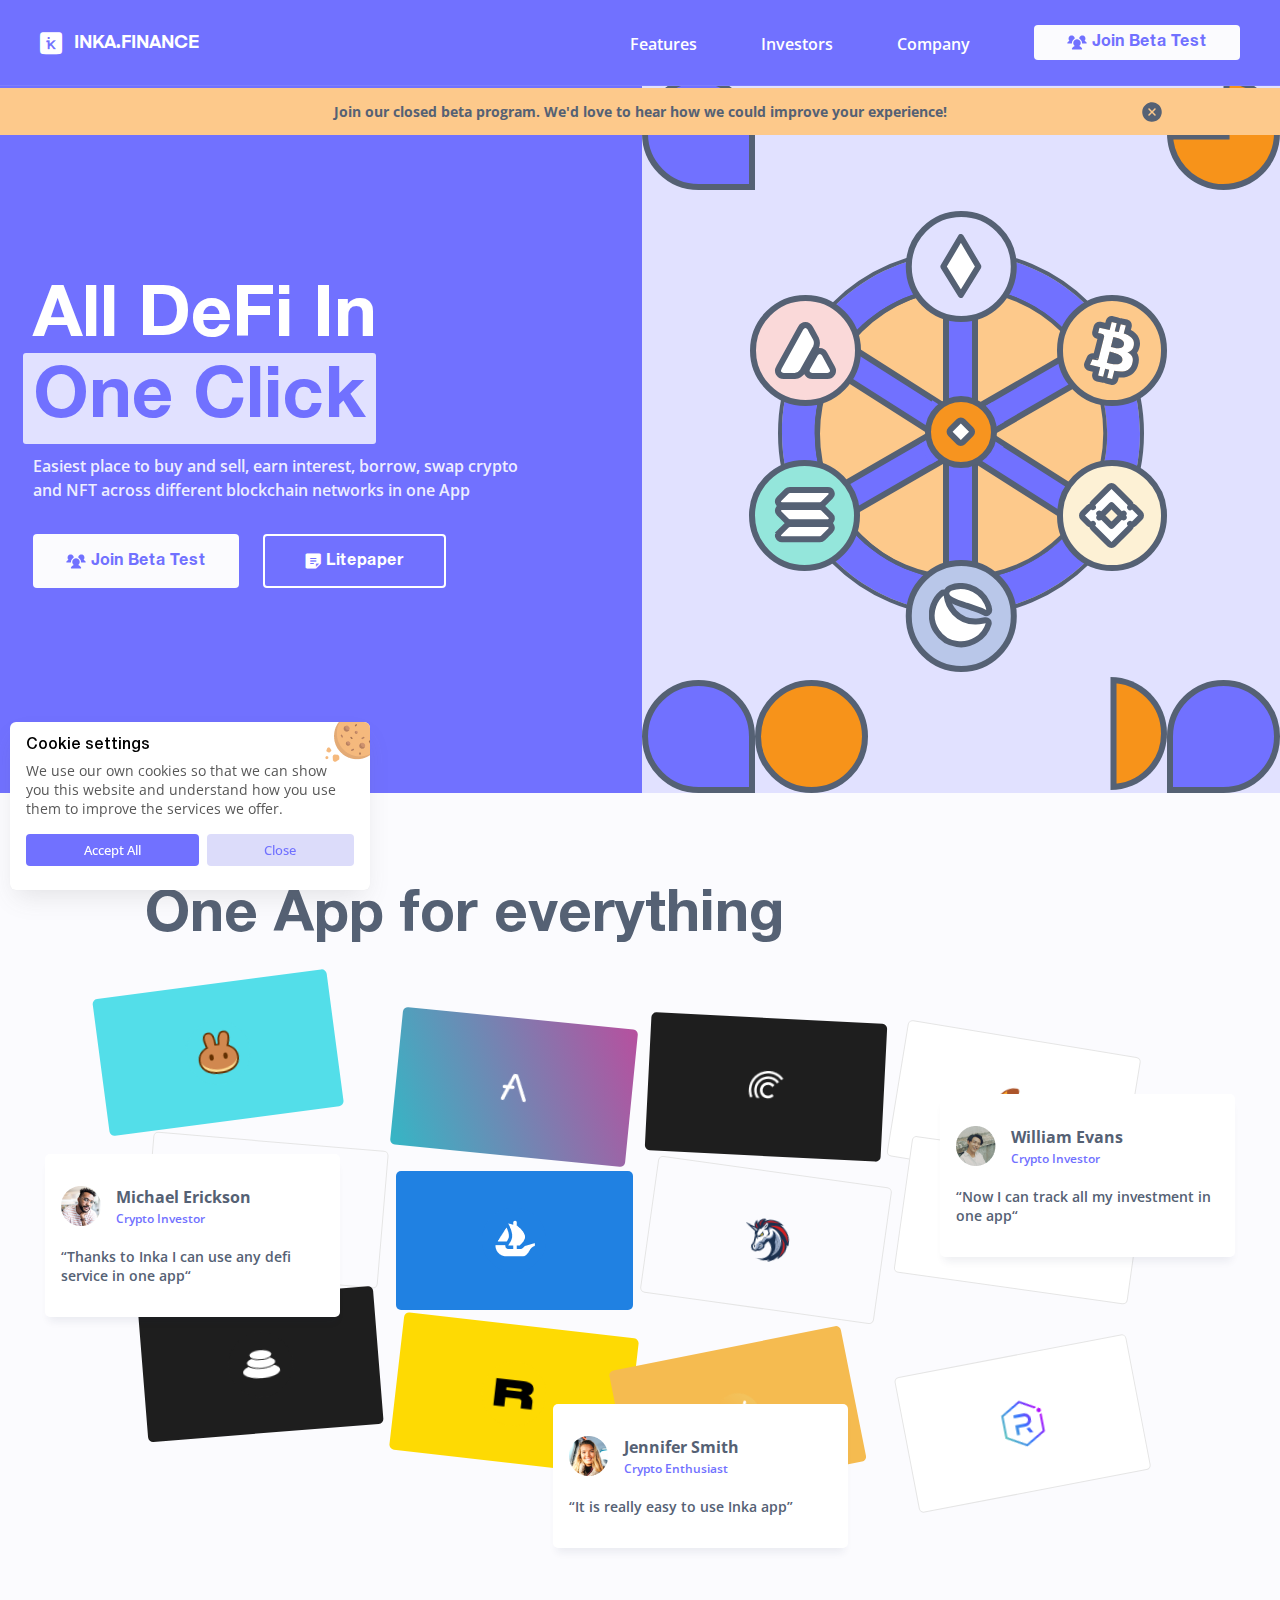
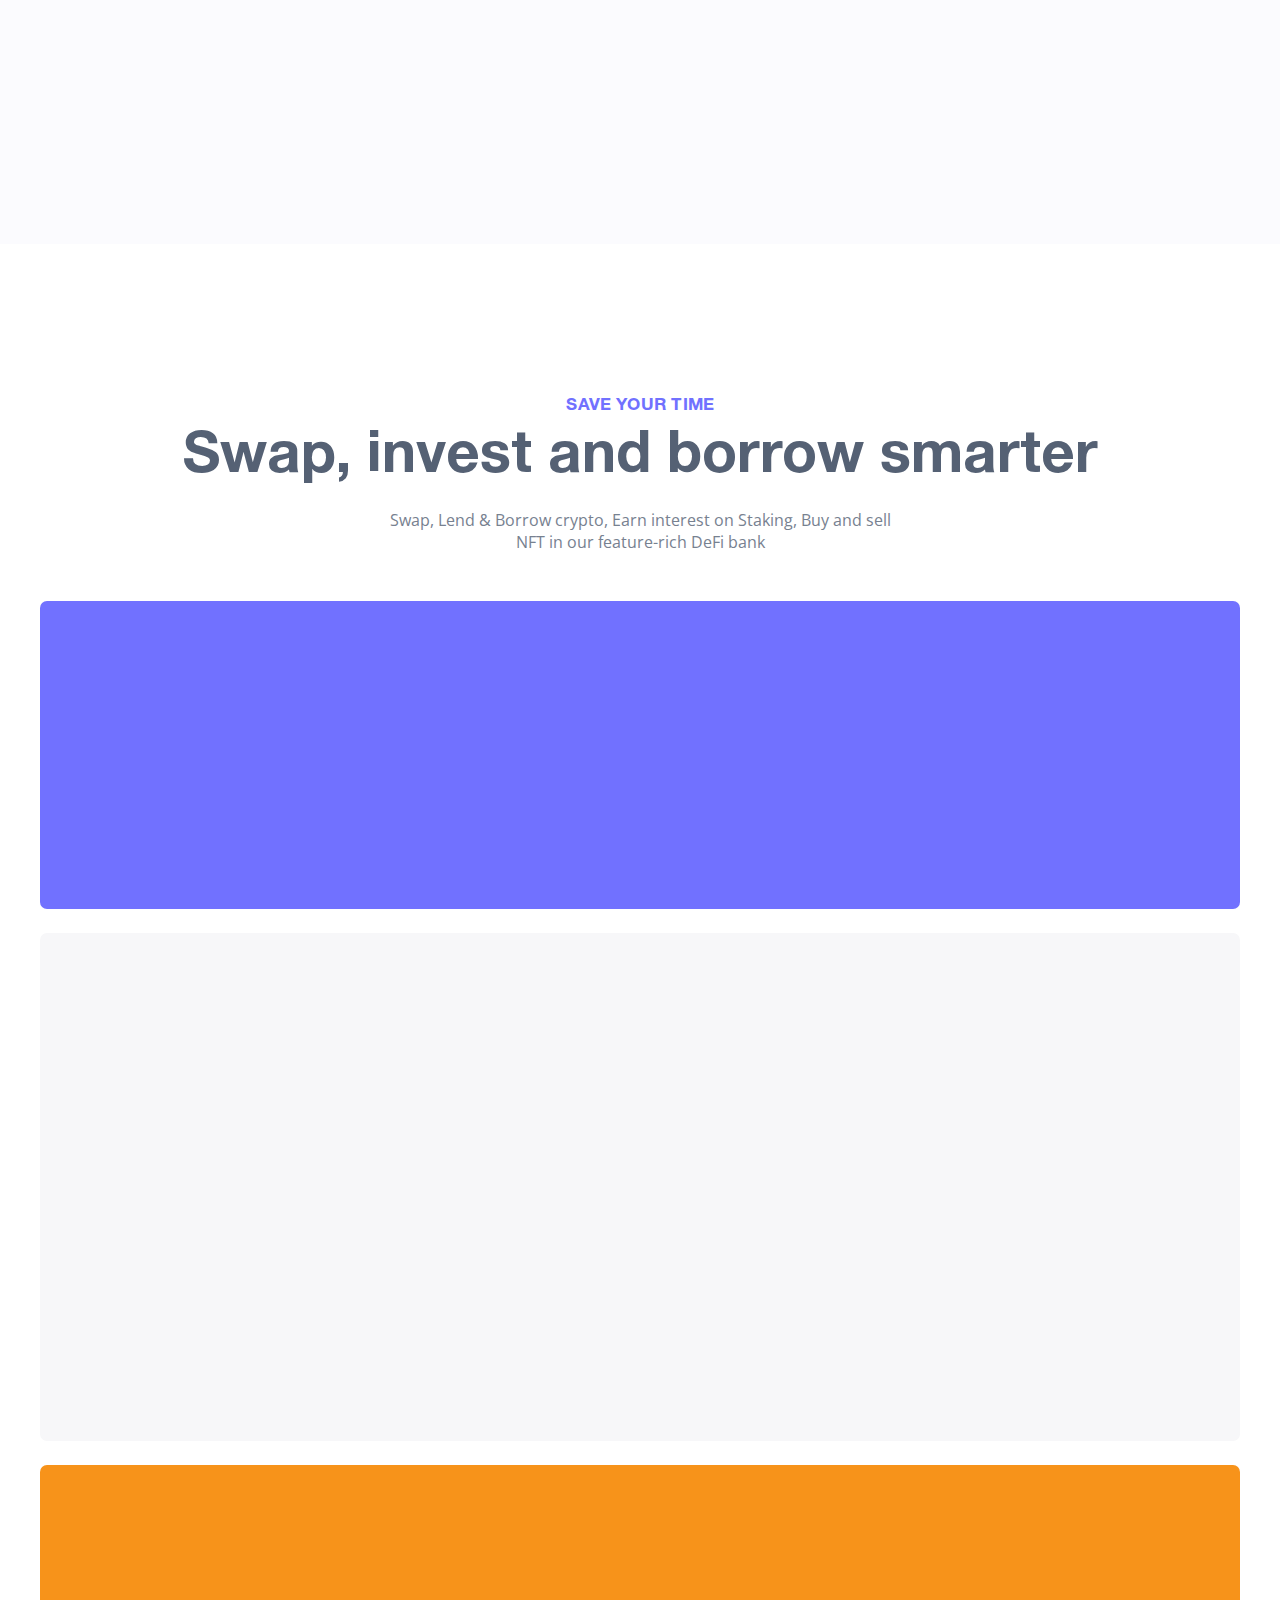
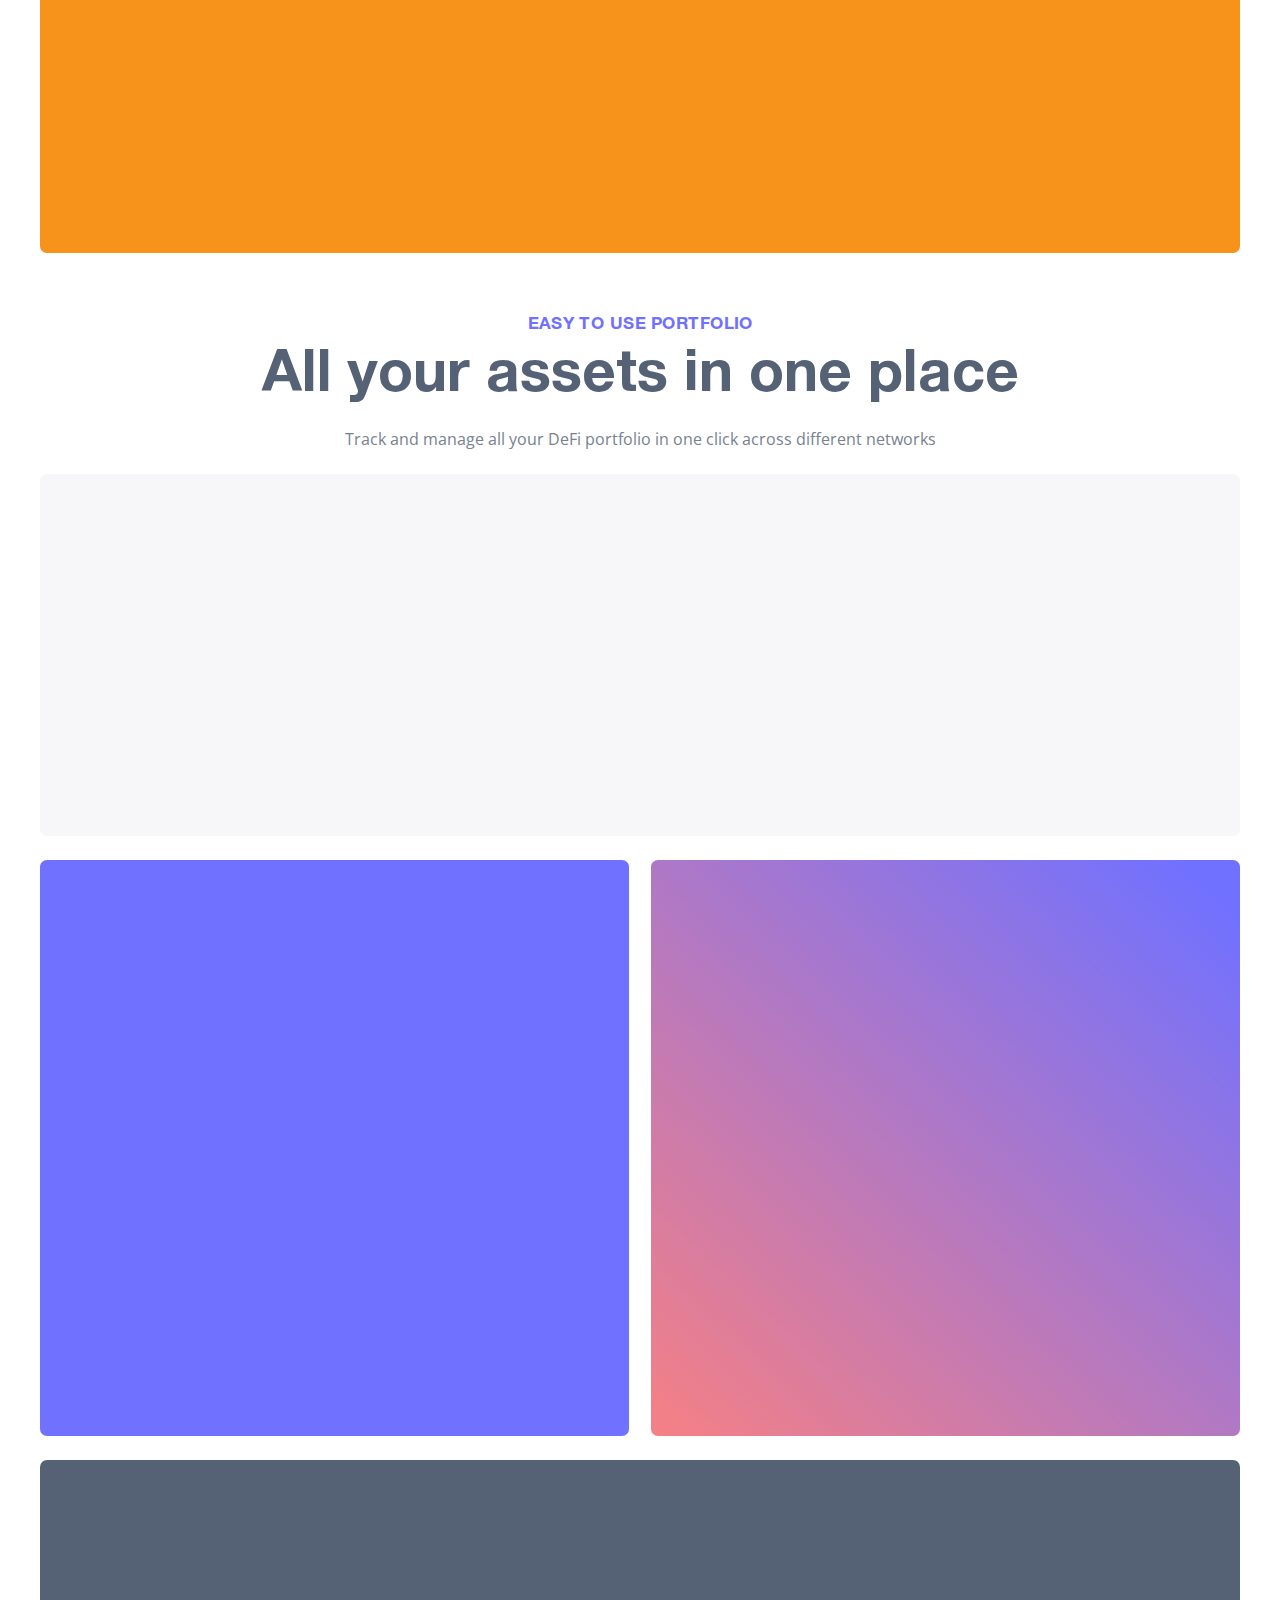
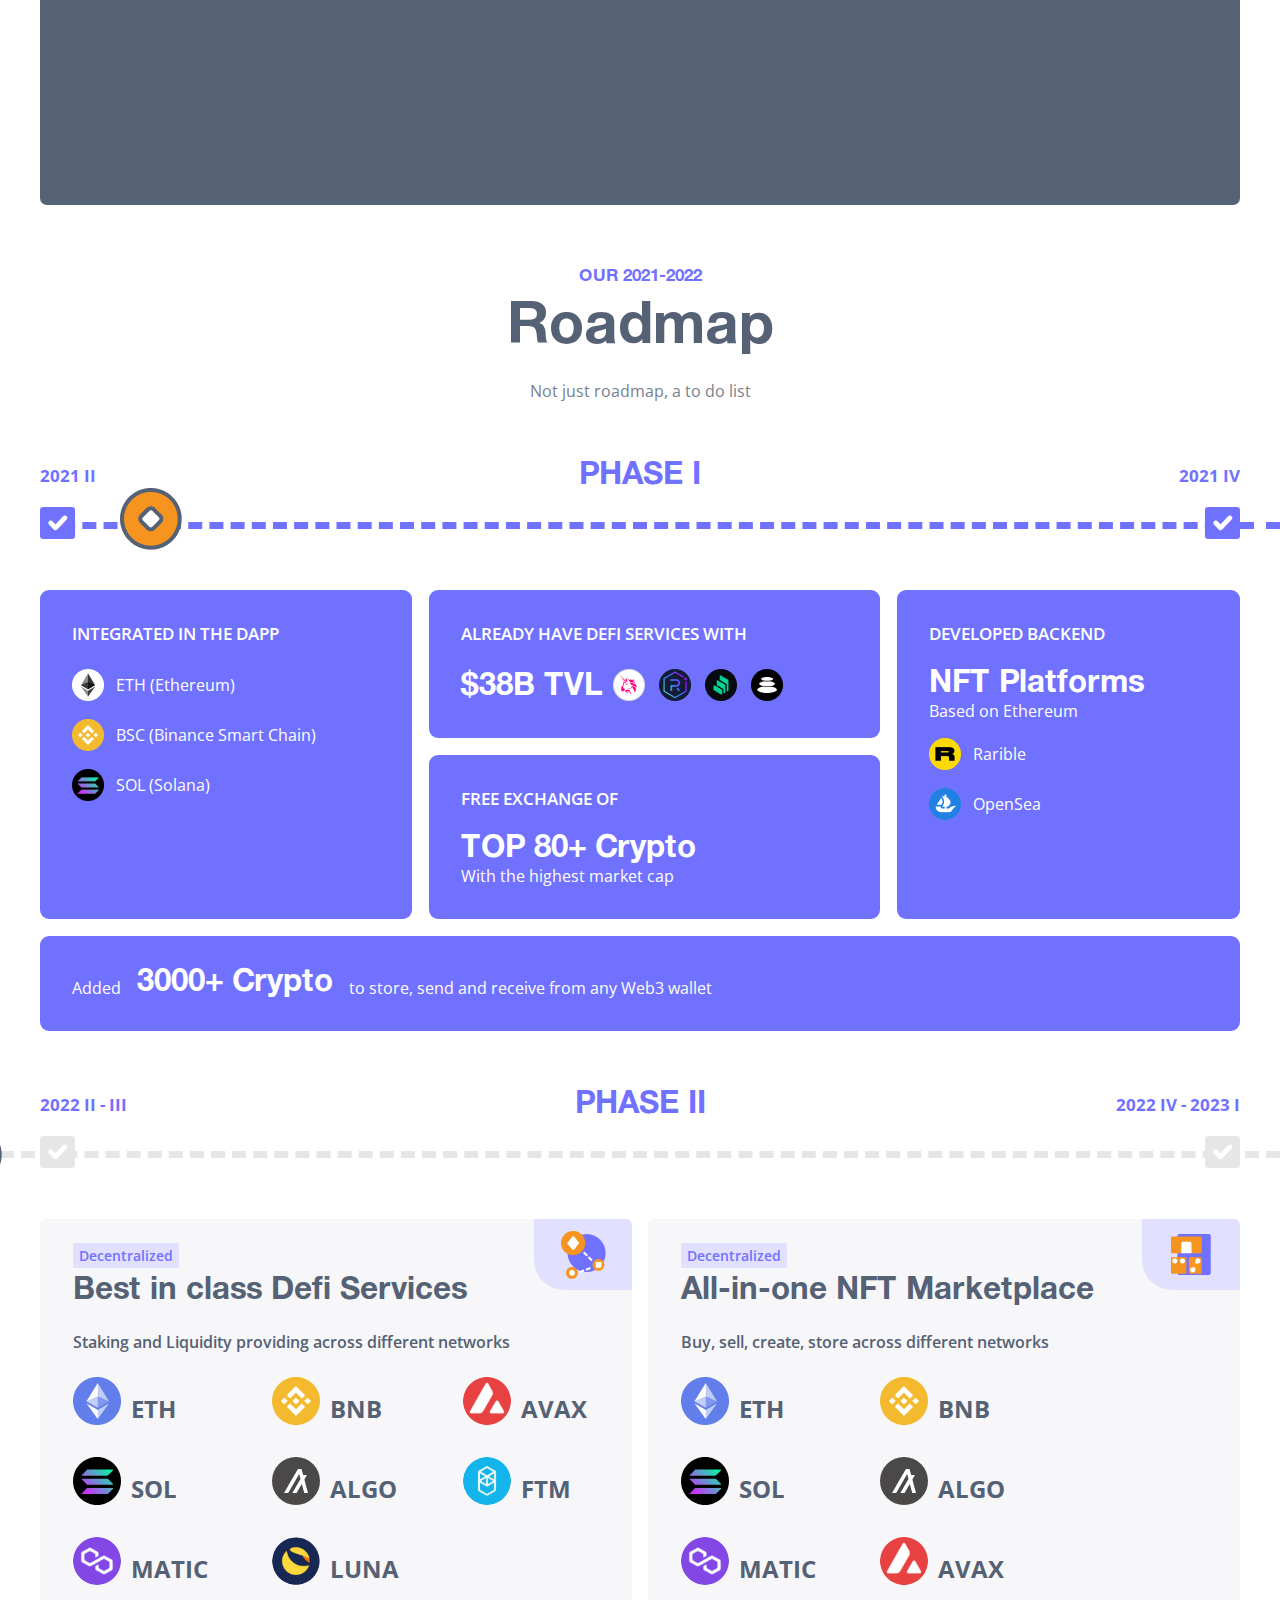
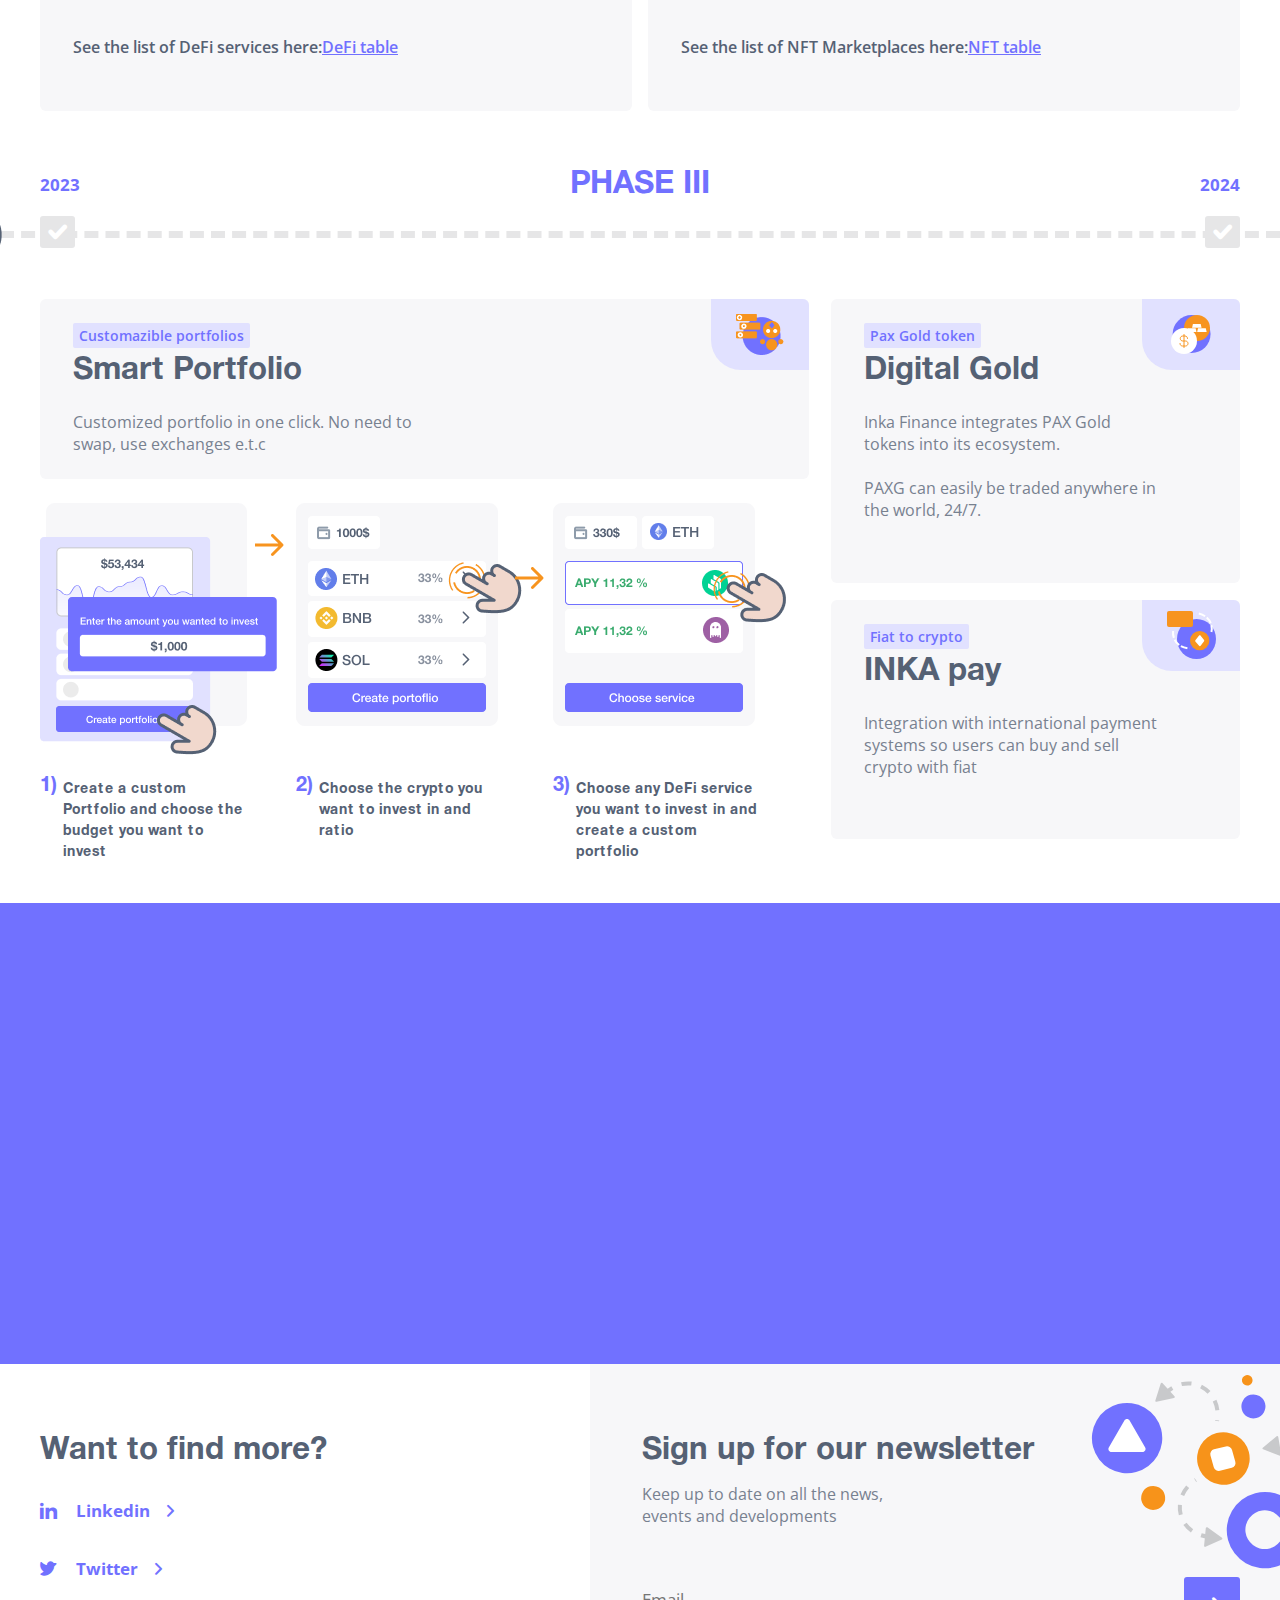
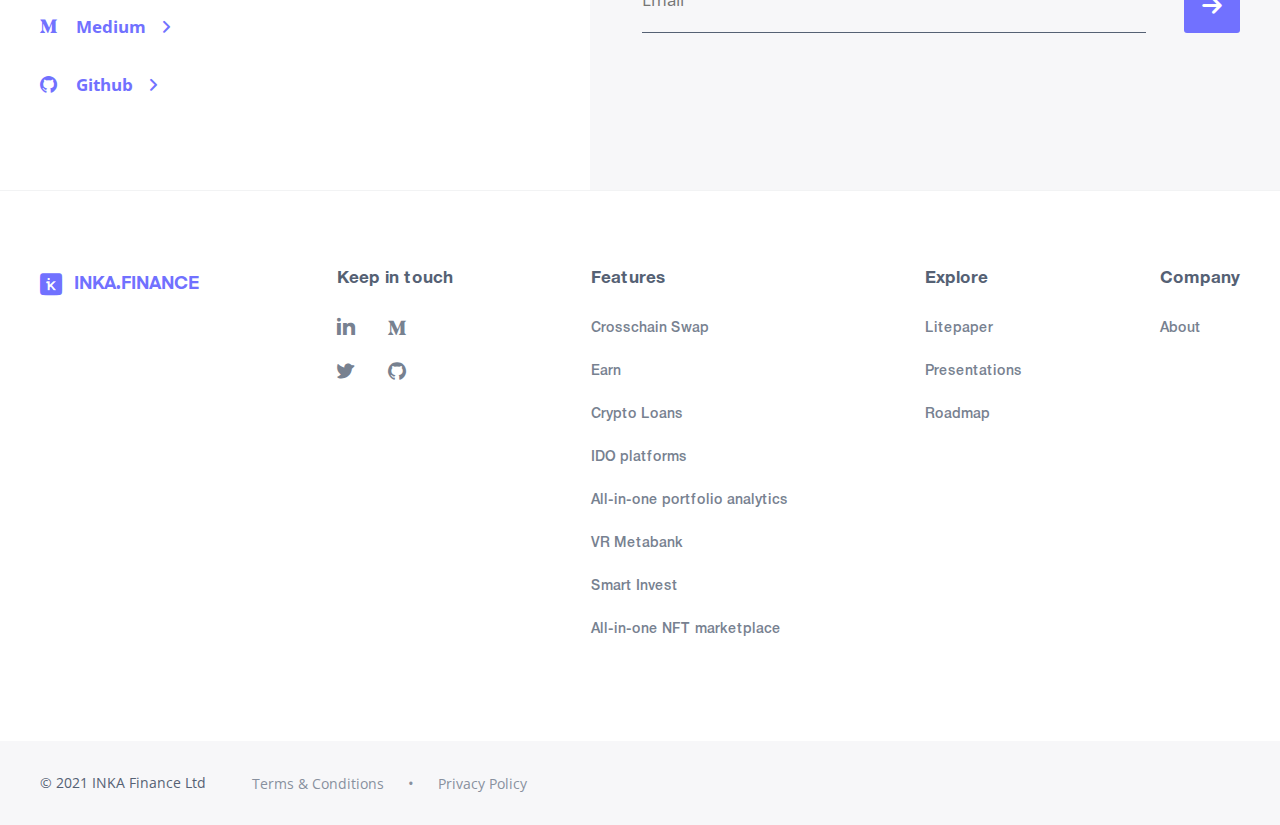
==== commit fe420d93: "9.04.2022" ====
--- a/index.html
+++ b/index.html
@@ -423,7 +423,7 @@
                         <img src="assets/images/banners/make-money.png" alt="make-money">
                     </div>
                 </div>
-                   <div class="two-banners" id="crypto-loans">
+                  
                     <div class="banner banner_orange">
                         <div class="banner__content">
                             <h2 class="banner__suptitle">
@@ -435,30 +435,12 @@
                             <h3 class="banner__subtitle">
                                 Borrow crypto using your Bitcoin or Ethereum as collateral
                             </h3>
-                            <div class="banner__image">
-                                <img src="assets/images/banners/borrow-the-crypto.png" alt="borrow-the-crypto">
-                            </div>
                             <button class="banner__btn">Coming soon <span class="icon-arrowl"></span></button>
                         </div>
-                    </div>
-                    <div class="banner banner_gray" id="ido-platforms">
-                        <div class="banner__content">
-                            <h2 class="banner__suptitle">
-                                Invest in the future
-                            </h2>
-                            <h1 class="banner__title">
-                                IDO Platforms
-                            </h1>
-                            <h3 class="banner__subtitle">
-                                Choose and invest in DeFi projects
-                            </h3>
-                            <div class="banner__image">
-                                <img src="assets/images/banners/ido-platforms.png" alt="ido-platforms">
-                            </div>
-                            <button class="banner__btn">Coming soon <span class="icon-arrowl"></span></button>
-                        </div>
-                    </div>
-                   </div>
+                        <div class="banner__image">
+                            <img src="assets/images/banners/borrow-the-crypto.png" alt="borrow-the-crypto">
+                        </div>
+                    </div>
                </div>
            </section>
            <section class="all-assets">
@@ -610,166 +592,168 @@
                         <div class="roadmap__phase-item item">
                             <h3 class="item__suptitle">Decentralized</h3>
                             <h2 class="title2">
-                                Cross-chain exchange
+                                Best in class Defi Services
                             </h2>
-                            <p>Uniting L1 blockchains for cross-chain exchange:</p>
+                            <p>Staking and Liquidity providing across different networks</p>
                             <ul class="item__brands">
                                 <li class="item__brands-item">
-                                    <img src="assets/images/roadmap/eth.png" alt="eth">
+                                    <img src="assets/images/roadmap/new/eth.png" alt="eth">
                                     ETH
                                 </li>
                                 <li class="item__brands-item">
-                                    <img src="assets/images/roadmap/bsc.png" alt="bsc">
-                                    BSC
-                                </li>
-                                <li class="item__brands-item">
-                                    <img src="assets/images/roadmap/sol.png" alt="sol">
+                                    <img src="assets/images/roadmap/new/sol.svg" alt="sol">
                                     SOL
                                 </li>
                                 <li class="item__brands-item">
-                                    <img src="assets/images/roadmap/avax.png" alt="avax">
+                                    <img src="assets/images/roadmap/new/matic.svg" alt="matic">
+                                    MATIC
+                                </li>
+                                <li class="item__brands-item">
+                                    <img src="assets/images/roadmap/new/bnb.svg" alt="bnb">
+                                    BNB
+                                </li>
+                                <li class="item__brands-item">
+                                    <img src="assets/images/roadmap/new/algo.svg" alt="algo">
+                                    ALGO
+                                </li>
+                                <li class="item__brands-item">
+                                    <img src="assets/images/roadmap/new/luna.svg" alt="luna">
+                                    LUNA
+                                </li>
+                                <li class="item__brands-item">
+                                    <img src="assets/images/roadmap/new/avax.svg" alt="avax">
                                     AVAX
                                 </li>
+                                <li class="item__brands-item">
+                                    <img src="assets/images/roadmap/new/ftm.svg" alt="ftm">
+                                    FTM
+                                </li>
                             </ul>
-                            <p>and Tezos, Optimism, Near, Terra, Fantom, Celo, Ronin, Klaytn, Polygon, Velas, Arbitrum</p>
+                            <p>See the list of DeFi services here:<a href="#">DeFi table</a></p>
                             <div class="item__icon">
                                 <img src="assets/images/roadmap/1.png" alt="1">
                             </div>
                         </div>
                         <div class="roadmap__phase-item item">
-                            <h3 class="item__suptitle">All in One</h3>
+                            <h3 class="item__suptitle">Decentralized</h3>
                             <h2 class="title2">
-                                NFT Marketplace
+                                All-in-one NFT Marketplace
                             </h2>
-                            <p>Aggregated from multiple blockchains in one place to buy/sell & store</p>
+                            <p>Buy, sell, create, store across different networks</p>
                             <ul class="item__brands">
                                 <li class="item__brands-item">
-                                    <img src="assets/images/roadmap/Rarible.png" alt="Radible">
-                                    Rarible
-                                </li>
-                                <li class="item__brands-item">
-                                    <img src="assets/images/roadmap/OpenSaa.png" alt="OpenSea">
-                                    OpenSea
+                                    <img src="assets/images/roadmap/new/eth.png" alt="eth">
+                                    ETH
+                                </li>
+                                <li class="item__brands-item">
+                                    <img src="assets/images/roadmap/new/sol.svg" alt="sol">
+                                    SOL
+                                </li>
+                                <li class="item__brands-item">
+                                    <img src="assets/images/roadmap/new/matic.svg" alt="matic">
+                                    MATIC
+                                </li>
+                                <li class="item__brands-item">
+                                    <img src="assets/images/roadmap/new/bnb.svg" alt="bnb">
+                                    BNB
+                                </li>
+                                <li class="item__brands-item">
+                                    <img src="assets/images/roadmap/new/algo.svg" alt="algo">
+                                    ALGO
+                                </li>
+                                <li class="item__brands-item">
+                                    <img src="assets/images/roadmap/new/avax.svg" alt="avax">
+                                    AVAX
                                 </li>
                             </ul>
-                            <p>Categorization of NFTs by authors, the growth rate, average prices, and etc</p>
+                            <p>See the list of NFT Marketplaces here:<a href="#">NFT table</a></p>
                             <div class="item__icon">
                                 <img src="assets/images/roadmap/2.png" alt="2">
                             </div>
                         </div>
-                        <div class="roadmap__phase-item item item_fixed-height">
-                            <h3 class="item__suptitle">Initial Dex Offering</h3>
-                            <h2 class="title2">
-                                United IDO Platform
-                            </h2>
-                            <p>Aggregating IDO platforms for new token investments</p>
-                            <div class="item__icon">
-                                <img src="assets/images/roadmap/3.png" alt="3">
-                            </div>
-                        </div>
-                        <div class="roadmap__phase-item item">
-                            <h3 class="item__suptitle">Portfolio Managment</h3>
-                            <h2 class="title2">
-                                “Smart invest”
-                            </h2>
-                            <ul class="item__list">
-                                <li class="item__list-item">
-                                    Algorithmic trading & rebalancing
-                                </li>
-                                <li class="item__list-item">
-                                    The most popular types of portfolios
-                                </li>
-                            </ul>
-                            <div class="item__icon">
-                                <img src="assets/images/roadmap/4.png" alt="4">
-                            </div>
-                        </div>
-                        <div class="roadmap__phase-item item item_fixed-height2">
-                            <h3 class="item__suptitle">Ethereum, Bitcoin and more</h3>
-                            <h2 class="title2">
-                                Farming and Staking
-                            </h2>
-                            <p>Services starting from $500 million TVL or market cap</p>
-                            <div class="item__icon">
-                                <img src="assets/images/roadmap/5.png" alt="5">
-                            </div>
-                        </div>
-                        <div class="roadmap__phase-item item">
-                            <h3 class="item__suptitle">Adding More</h3>
-                            <h2 class="title2">
-                                DeFi Services and Tokens
-                            </h2>
-                            <p>Services starting from $500 million TVL or market cap</p>
-                            <div class="item__icon">
-                                <img src="assets/images/roadmap/6.png" alt="5">
-                            </div>
-                        </div>
-                        <div class="roadmap__check roadmap__check_one"><h5 class="roadmap__check-title">2022 I</h5><div class="icon-check"></div></div>
-                        <div class="roadmap__check roadmap__check_two"><h5 class="roadmap__check-title">2022 II</h5><div class="icon-check"></div></div>
+                        <div class="roadmap__check roadmap__check_one"><h5 class="roadmap__check-title">2022 II - III</h5><div class="icon-check"></div></div>
+                        <div class="roadmap__check roadmap__check_two"><h5 class="roadmap__check-title">2022 IV - 2023 I</h5><div class="icon-check"></div></div>
                     </div>
                 </div>
                 <h2 class="title2">Phase III</h2>
                 <div class="roadmap__phase phase_three">
                     <img class="roadmap__marker" src="assets/images/roadmap/marker.png" alt="marker_3">
                     <div class="container">
-                        <div class="roadmap__phase-item item">
-                            <h3 class="item__suptitle">AI Assistant</h3>
-                            <h2 class="title2">
-                                Portfolio Managment
-                            </h2>
-                            <ul class="item__list">
-                                <li class="item__list-item">
-                                    George - AI assistant, based on initial agreed <br> terms: risks, APY, time frames
-                                </li>
-                                <li class="item__list-item">
-                                    The most popular types of portfolios
-                                </li>
-                            </ul>
-                            <div class="item__icon">
-                                <img src="assets/images/roadmap/7.png" alt="7">
-                            </div>
-                        </div>
-                        <div class="roadmap__phase-item item">
-                            <h3 class="item__suptitle">Creating the</h3>
-                            <h2 class="title2">
-                                Metaverse Bank
-                            </h2>
-                            <p>Adding the DeFi Services into Virtual Reality (Metaverse)</p>
-                            <div class="item__icon">
-                                <img src="assets/images/roadmap/8.png" alt="8">
-                            </div>
-                        </div>
-                        <div class="roadmap__phase-item item">
-                            <h3 class="item__suptitle">Decentralized Bank</h3>
-                            <h2 class="title2">
-                                DeFi Bank full functionalities
-                            </h2>
-                            <ul class="item__list item__list_al">
-                                <li class="item__list-item">
-                                    A) Multisig function
-                                </li>
-                                <li class="item__list-item">
-                                    B) Deposits
-                                </li>
-                                <li class="item__list-item">
-                                    C) Borrowing
-                                </li>
-                                <li class="item__list-item">
-                                    D) Derivatives
-                                </li>
-                                <li class="item__list-item">
-                                    E) Insurance
-                                </li>
-                                <li class="item__list-item">
-                                    F) Tokenized Assets
-                                </li>
-                            </ul>
-                            <div class="item__icon">
-                                <img src="assets/images/roadmap/9.png" alt="9">
-                            </div>
-                        </div>
-                        <div class="roadmap__check roadmap__check_one"><h5 class="roadmap__check-title">2022 III</h5><div class="icon-check"></div></div>
-                        <div class="roadmap__check roadmap__check_two"><h5 class="roadmap__check-title">2022 IV</h5><div class="icon-check"></div></div>
+                        <div class="roadmap__left">
+                            <div class="roadmap__phase-item item">
+                                <h3 class="item__suptitle">Customazible portfolios</h3>
+                                <h2 class="title2">
+                                    Smart Portfolio
+                                </h2>
+                                <p>Customized portfolio in one click. No need to<br>swap, use exchanges e.t.c</p>
+                                <div class="item__icon">
+                                    <img src="assets/images/roadmap/7.png" alt="7">
+                                </div>
+                            </div>
+                            <div class="roadmap__steps">
+                                <div class="roadmap__steps__item item">
+                                    <img src="assets/images/roadmap/steps/1.png" alt="1">
+                                    <div class="item__text">
+                                        <h4 class="item__number">
+                                            1)
+                                        </h4>
+                                        <p class="item__desc">
+                                            Create a custom Portfolio and choose the budget you want to invest
+                                        </p>
+                                    </div>
+                                    <img class="arrow" src="assets/images/roadmap/steps/arrow .svg" alt="arrow">
+                                </div>
+                                <div class="roadmap__steps__item item">
+                                    <img src="assets/images/roadmap/steps/2.png" alt="2">
+                                    <div class="item__text">
+                                        <h4 class="item__number">
+                                            2)
+                                        </h4>
+                                        <p class="item__desc">
+                                            Choose the crypto you want to invest in and ratio
+                                        </p>
+                                    </div>
+                                    <img class="arrow" src="assets/images/roadmap/steps/arrow .svg" alt="arrow">
+                                </div>
+                                <div class="roadmap__steps__item item">
+                                    <img src="assets/images/roadmap/steps/3.png" alt="3">
+                                    <div class="item__text">
+                                        <h4 class="item__number">
+                                            3)
+                                        </h4>
+                                        <p class="item__desc">
+                                            Choose any DeFi service you want to invest in and create a custom portfolio
+                                        </p>
+                                    </div>
+                                </div>
+                            </div>
+                        </div>
+                        <div class="roadmap__right">
+                            <div class="roadmap__phase-item item">
+                                <h3 class="item__suptitle">Pax Gold token</h3>
+                                <h2 class="title2">
+                                    Digital Gold
+                                </h2>
+                                <p>Inka Finance integrates PAX Gold tokens into its ecosystem.</p>
+                                <br>
+                                <p>PAXG can easily be traded anywhere in the world, 24/7.</p>
+                                <div class="item__icon">
+                                    <img src="assets/images/roadmap/10.svg" alt="10">
+                                </div>
+                            </div>
+                            <div class="roadmap__phase-item item">
+                                <h3 class="item__suptitle">Fiat to crypto</h3>
+                                <h2 class="title2">
+                                    INKA pay
+                                </h2>
+                                <p>Integration with international payment systems so users can buy and sell crypto with fiat</p>
+                                <div class="item__icon">
+                                    <img src="assets/images/roadmap/11.svg" alt="11">
+                                </div>
+                            </div>
+                        </div>
+                        <div class="roadmap__check roadmap__check_one"><h5 class="roadmap__check-title">2023</h5><div class="icon-check"></div></div>
+                        <div class="roadmap__check roadmap__check_two"><h5 class="roadmap__check-title">2024</h5><div class="icon-check"></div></div>
                     </div>
                 </div>
            </section>
--- a/css/style.css
+++ b/css/style.css
@@ -1377,9 +1377,9 @@
 }
 
 .roadmap__check_two {
-  -webkit-box-align: end;
-      -ms-flex-align: end;
-          align-items: flex-end;
+  -webkit-box-align: end !important;
+      -ms-flex-align: end !important;
+          align-items: flex-end !important;
   position: absolute;
   right: 0;
   top: -65px;
@@ -1403,8 +1403,8 @@
 
 .roadmap__phase .roadmap__marker {
   position: absolute;
-  top: -25px;
-  left: -50px;
+  top: -34px;
+  left: -60px;
   z-index: 10;
 }
 
@@ -1489,24 +1489,6 @@
   margin: 8px 0 24px 0;
 }
 
-.roadmap__phase:not(.roadmap__phase_one) .item:nth-child(2) .item__brands {
-  gap: 14.22px;
-}
-
-.roadmap__phase:not(.roadmap__phase_one) .item__brands {
-  display: -ms-grid;
-  display: grid;
-  -ms-grid-rows: 1fr 1fr;
-      grid-template-rows: 1fr 1fr;
-  -ms-grid-columns: (1fr)[2];
-      grid-template-columns: repeat(2, 1fr);
-  gap: 32px 29px;
-  -ms-flex-wrap: wrap;
-      flex-wrap: wrap;
-  max-width: 195px;
-  margin: 31px 0;
-}
-
 .roadmap__phase:not(.roadmap__phase_one) .item__brands-item {
   color: #556174;
   font-weight: 600;
@@ -1539,7 +1521,7 @@
 }
 
 .roadmap__phase_one .roadmap__marker {
-  left: calc((100vw - 1200px)/2 + 50px);
+  left: calc((100vw - 1200px)/2 + 80px);
   content: "";
 }
 
@@ -1703,7 +1685,7 @@
   }
 }
 
-@media screen and (max-width: 858px) {
+@media screen and (max-width: 1148px) {
   .roadmap .title2 {
     font-size: 25px;
   }
@@ -2427,7 +2409,7 @@
   width: 100%;
   position: fixed;
   left: 0;
-  top: 83px;
+  top: 88px;
   background: #FDC98B;
   z-index: 19;
   padding: 13px 0;
@@ -2580,6 +2562,7 @@
   -webkit-box-pack: center;
       -ms-flex-pack: center;
           justify-content: center;
+  pointer-events: none;
 }
 
 .first-screen .ani__images img {
@@ -2837,7 +2820,7 @@
     background: #E1E1FF;
   }
   4% {
-    background: #F7931A;
+    background: #7171FF;
   }
   6.777% {
     background: #E1E1FF;
@@ -2853,7 +2836,7 @@
     background: #E1E1FF;
   }
   4% {
-    background: #F7931A;
+    background: #7171FF;
   }
   6.777% {
     background: #E1E1FF;
@@ -2869,7 +2852,7 @@
     background: #FDC98B;
   }
   3% {
-    background: #F7931A;
+    background: #F7941F;
   }
   6.777% {
     background: #FDC98B;
@@ -2885,7 +2868,7 @@
     background: #FDC98B;
   }
   3% {
-    background: #F7931A;
+    background: #F7941F;
   }
   6.777% {
     background: #FDC98B;
@@ -2901,7 +2884,7 @@
     background: #FDF1D5;
   }
   3% {
-    background: #F7931A;
+    background: #F0B90B;
   }
   6.777% {
     background: #FDF1D5;
@@ -2917,7 +2900,7 @@
     background: #FDF1D5;
   }
   3% {
-    background: #F7931A;
+    background: #F0B90B;
   }
   6.777% {
     background: #FDF1D5;
@@ -2933,7 +2916,7 @@
     background: #B9C7E9;
   }
   3% {
-    background: #F7931A;
+    background: #172854;
   }
   6.777% {
     background: #B9C7E9;
@@ -2949,7 +2932,7 @@
     background: #B9C7E9;
   }
   3% {
-    background: #F7931A;
+    background: #172854;
   }
   6.777% {
     background: #B9C7E9;
@@ -2965,7 +2948,7 @@
     background: #94E6DB;
   }
   3% {
-    background: #F7931A;
+    background: #44FFE6;
   }
   6.777% {
     background: #94E6DB;
@@ -2981,7 +2964,7 @@
     background: #94E6DB;
   }
   3% {
-    background: #F7931A;
+    background: #44FFE6;
   }
   6.777% {
     background: #94E6DB;
@@ -2997,7 +2980,7 @@
     background: #FAD9D9;
   }
   3% {
-    background: #F7931A;
+    background: #E84142;
   }
   6.777% {
     background: #FAD9D9;
@@ -3013,7 +2996,7 @@
     background: #FAD9D9;
   }
   3% {
-    background: #F7931A;
+    background: #E84142;
   }
   6.777% {
     background: #FAD9D9;
@@ -3079,6 +3062,9 @@
   .first-screen__title {
     font-size: 31px;
   }
+  .first-screen__title span.reverted {
+    margin-left: -6px;
+  }
   .first-screen__subtitle {
     text-align: center;
   }
@@ -3108,4 +3094,213 @@
     height: 63px;
   }
 }
+
+.roadmap__phase_two .item {
+  padding-bottom: 53px !important;
+}
+
+.roadmap__phase_two .item p {
+  font-weight: 600;
+  color: #556174;
+}
+
+.roadmap__phase_two .item p a {
+  -webkit-text-decoration-line: underline;
+          text-decoration-line: underline;
+  color: #7171FF;
+}
+
+.roadmap__phase_two .item .item__brands-item {
+  color: #556174;
+  font-size: 24px;
+  font-weight: 700;
+  display: -webkit-box;
+  display: -ms-flexbox;
+  display: flex;
+  -webkit-box-align: end;
+      -ms-flex-align: end;
+          align-items: flex-end;
+}
+
+.roadmap__phase_two .item__brands {
+  margin: 24px 0 51px 0;
+  display: -ms-grid;
+  display: grid;
+  grid-auto-flow: column;
+  -ms-grid-rows: auto auto auto;
+      grid-template-rows: auto auto auto;
+  row-gap: 32px;
+  -webkit-column-gap: 64px;
+          column-gap: 64px;
+}
+
+.phase_three .container {
+  -ms-grid-columns: auto minmax(100px, 409px) !important;
+      grid-template-columns: auto minmax(100px, 409px) !important;
+  -webkit-column-gap: 22px !important;
+          column-gap: 22px !important;
+}
+
+.phase_three .roadmap__right {
+  max-width: 409px;
+  display: -ms-grid;
+  display: grid;
+  row-gap: 17px;
+}
+
+.phase_three .roadmap__right p {
+  max-width: 297px !important;
+}
+
+.phase_three .roadmap__left {
+  display: -ms-grid;
+  display: grid;
+  width: 100%;
+  row-gap: 24px;
+}
+
+.phase_three .roadmap .item p {
+  color: #778190 !important;
+  font-weight: 600;
+}
+
+.phase_three .roadmap__steps {
+  display: -webkit-box;
+  display: -ms-flexbox;
+  display: flex;
+}
+
+.phase_three .roadmap__steps .item {
+  background: none;
+  padding: 0;
+  position: relative;
+}
+
+.phase_three .roadmap__steps .item .arrow {
+  position: absolute;
+}
+
+.phase_three .roadmap__steps .item:nth-child(1) .arrow {
+  right: 12px;
+  top: 30px;
+}
+
+.phase_three .roadmap__steps .item:nth-child(2) .arrow {
+  right: 9px;
+  top: 63px;
+}
+
+.phase_three .roadmap__steps .item__text {
+  display: -webkit-box;
+  display: -ms-flexbox;
+  display: flex;
+  height: 63px;
+  margin-top: auto;
+}
+
+.phase_three .roadmap__steps .item__number {
+  font-family: 'Helvetica Neue';
+  font-style: normal;
+  font-weight: 700;
+  font-size: 20px;
+  color: #7171FF;
+}
+
+.phase_three .roadmap__steps .item__desc {
+  font-family: 'Helvetica Neue';
+  font-style: normal;
+  font-weight: 700;
+  font-size: 14px;
+  line-height: 150%;
+  color: #556174;
+  max-width: 182px !important;
+  margin-left: 6px;
+  margin-top: 3px;
+}
+
+@media screen and (max-width: 1040px) {
+  .phase_three .container {
+    -ms-grid-columns: 1fr !important;
+        grid-template-columns: 1fr !important;
+  }
+  .phase_three .roadmap__right {
+    max-width: none;
+  }
+}
+
+@media screen and (max-width: 736px) {
+  .phase_three .roadmap__steps {
+    display: -ms-grid;
+    display: grid;
+    -webkit-box-align: center;
+        -ms-flex-align: center;
+            align-items: center;
+    -webkit-box-pack: center;
+        -ms-flex-pack: center;
+            justify-content: center;
+    row-gap: 67px;
+  }
+  .phase_three .roadmap__steps .item__desc {
+    max-width: 268px !important;
+    margin-top: 0;
+  }
+  .phase_three .roadmap__steps .item__text {
+    margin-top: 24px;
+  }
+  .phase_three .roadmap__steps .item .arrow {
+    -webkit-transform: rotate(90deg);
+            transform: rotate(90deg);
+    right: auto !important;
+    left: 60px;
+    top: auto !important;
+    bottom: -50px;
+  }
+}
+
+@media screen and (max-width: 648px) {
+  .roadmap__marker {
+    width: 32.03px;
+    height: 32px;
+    top: -20px !important;
+  }
+  .roadmap__phase_two .item {
+    padding: 26px 13px !important;
+  }
+  .roadmap__phase_two .item__brands {
+    -webkit-column-gap: 11px;
+            column-gap: 11px;
+    row-gap: 18px;
+  }
+  .roadmap__phase_two .item__brands-item {
+    font-size: 16px;
+  }
+  .roadmap__phase_two .item__brands-item img {
+    width: 32px;
+    height: 32px;
+  }
+  .roadmap__phase_two .item p {
+    font-size: 14px;
+  }
+}
+
+@media screen and (max-width: 648px) {
+  .roadmap__phase_two .item {
+    padding: 26px 13px !important;
+  }
+  .roadmap__phase_two .item__brands {
+    -webkit-column-gap: 11px;
+            column-gap: 11px;
+    row-gap: 18px;
+    grid-auto-flow: row;
+    -ms-grid-columns: auto auto;
+        grid-template-columns: auto auto;
+  }
+}
+
+@media screen and (max-width: 282px) {
+  .roadmap__phase_two .item__brands {
+    -ms-grid-columns: auto;
+        grid-template-columns: auto;
+  }
+}
 /*# sourceMappingURL=style.css.map */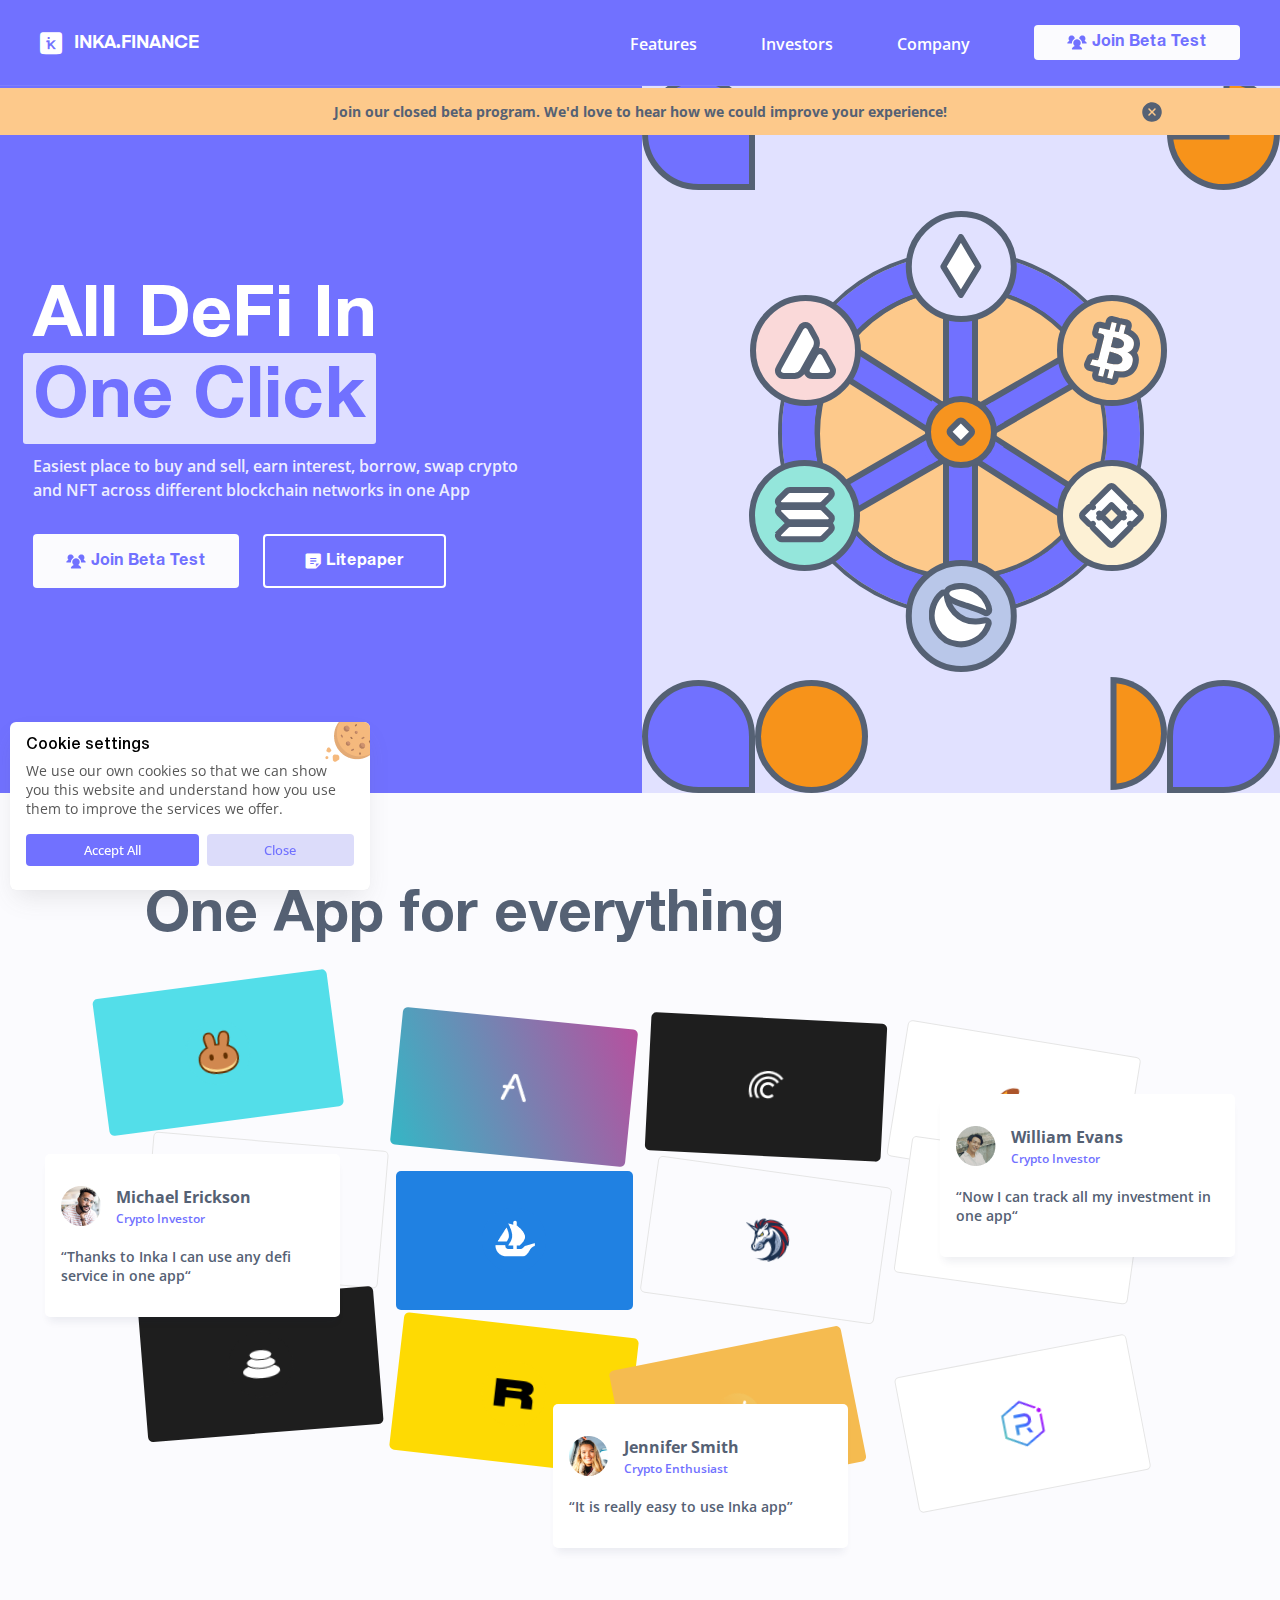
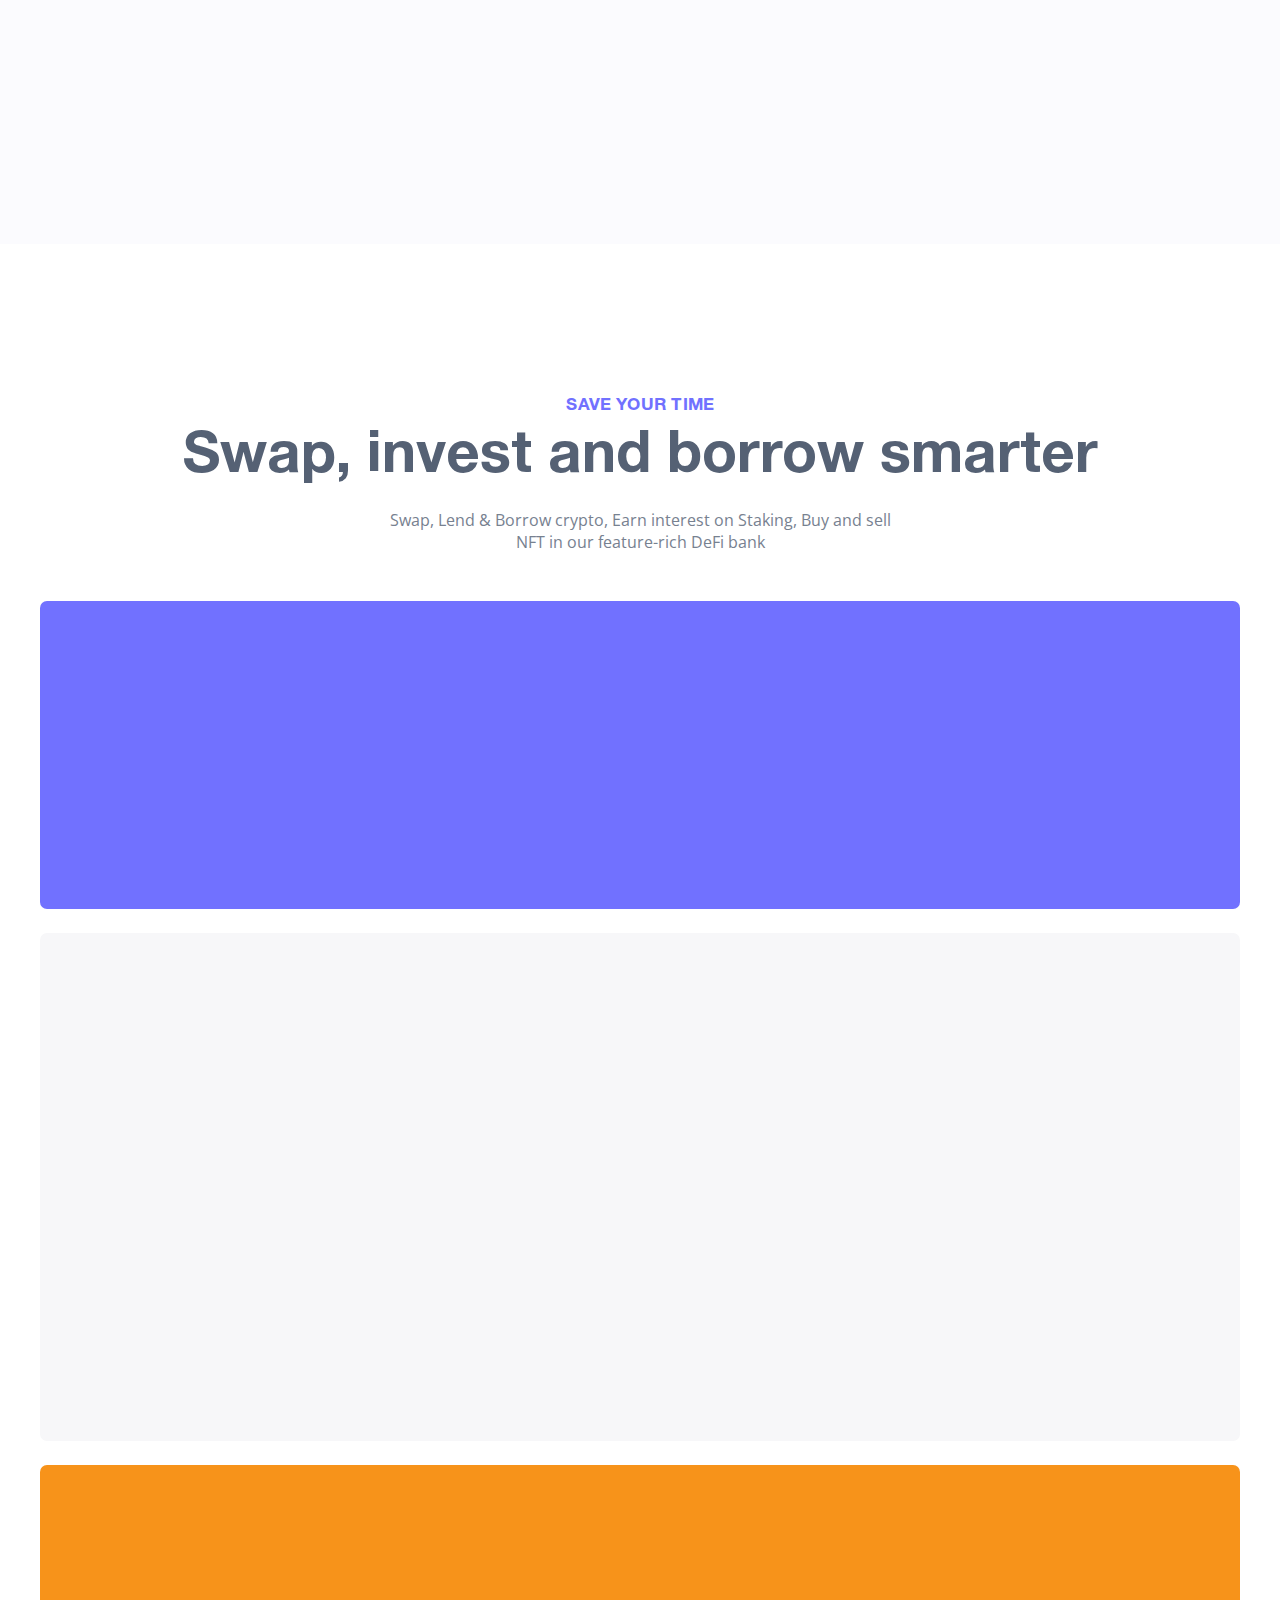
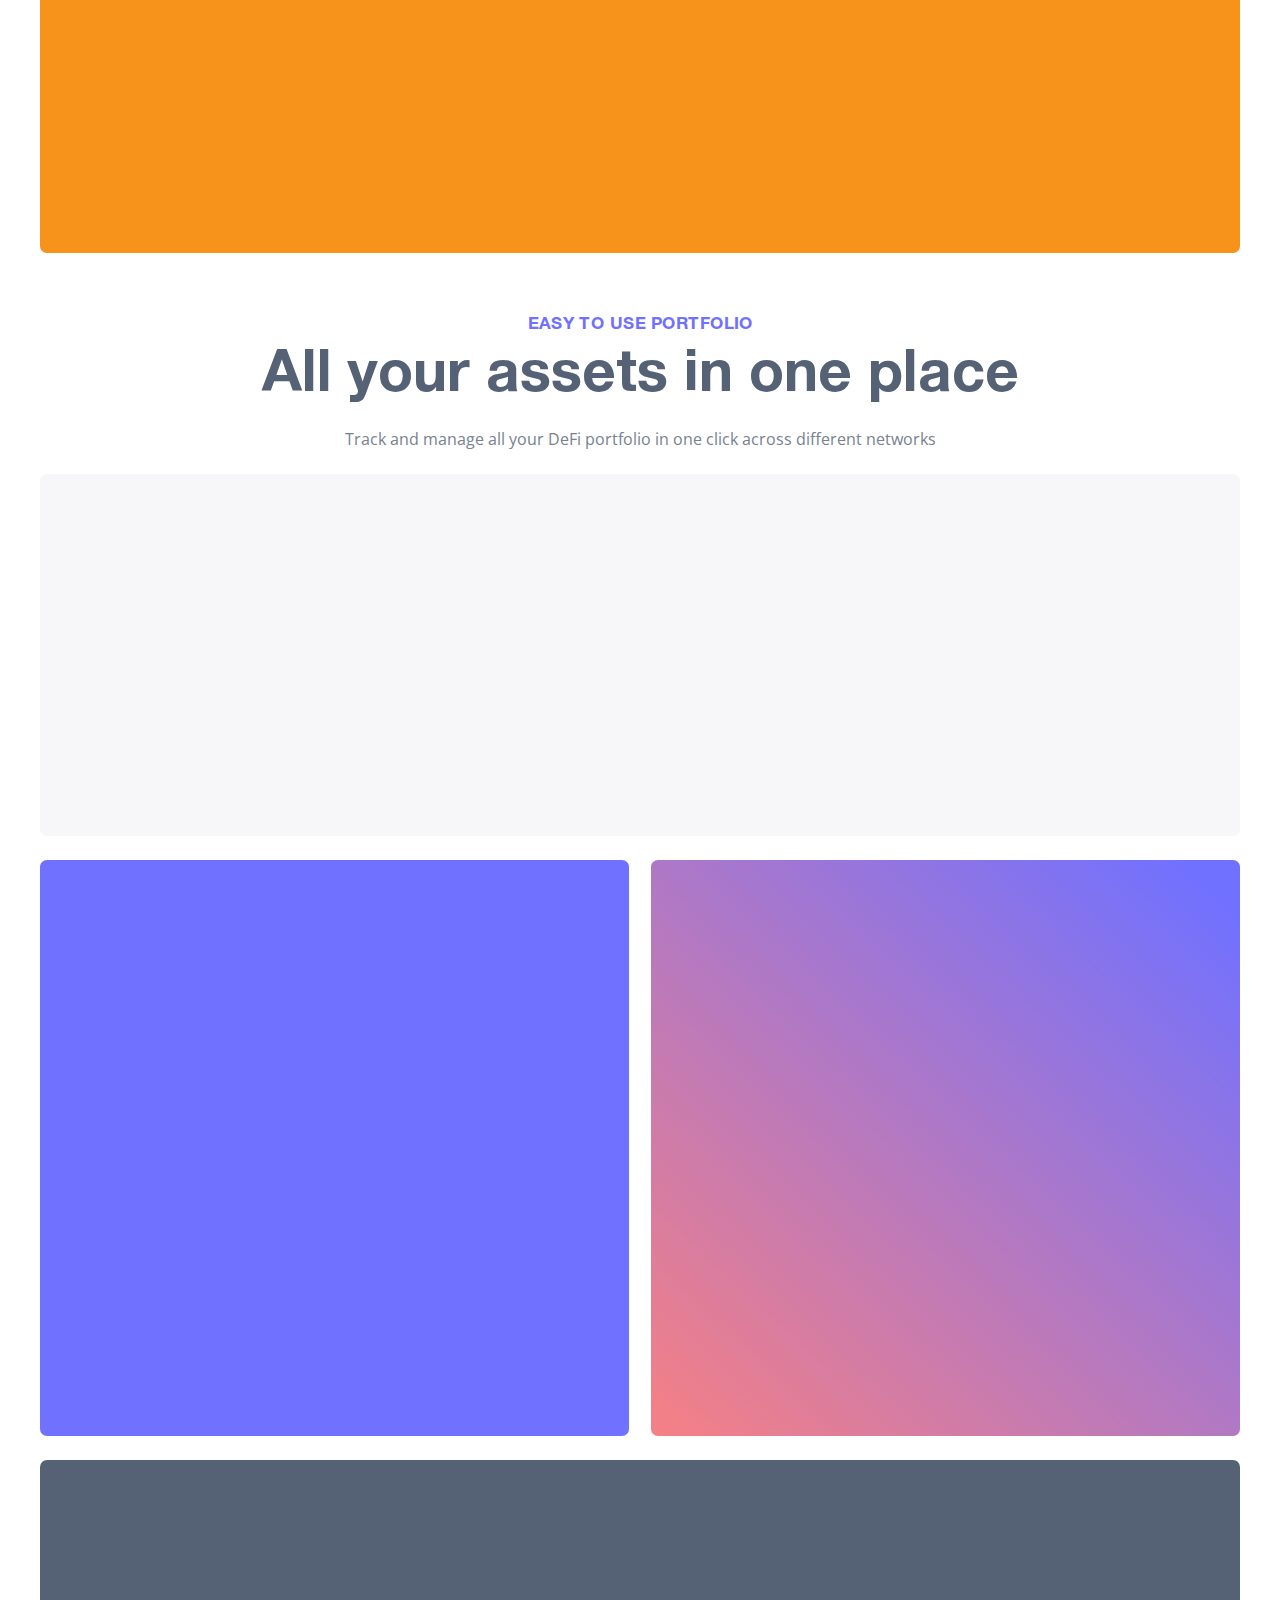
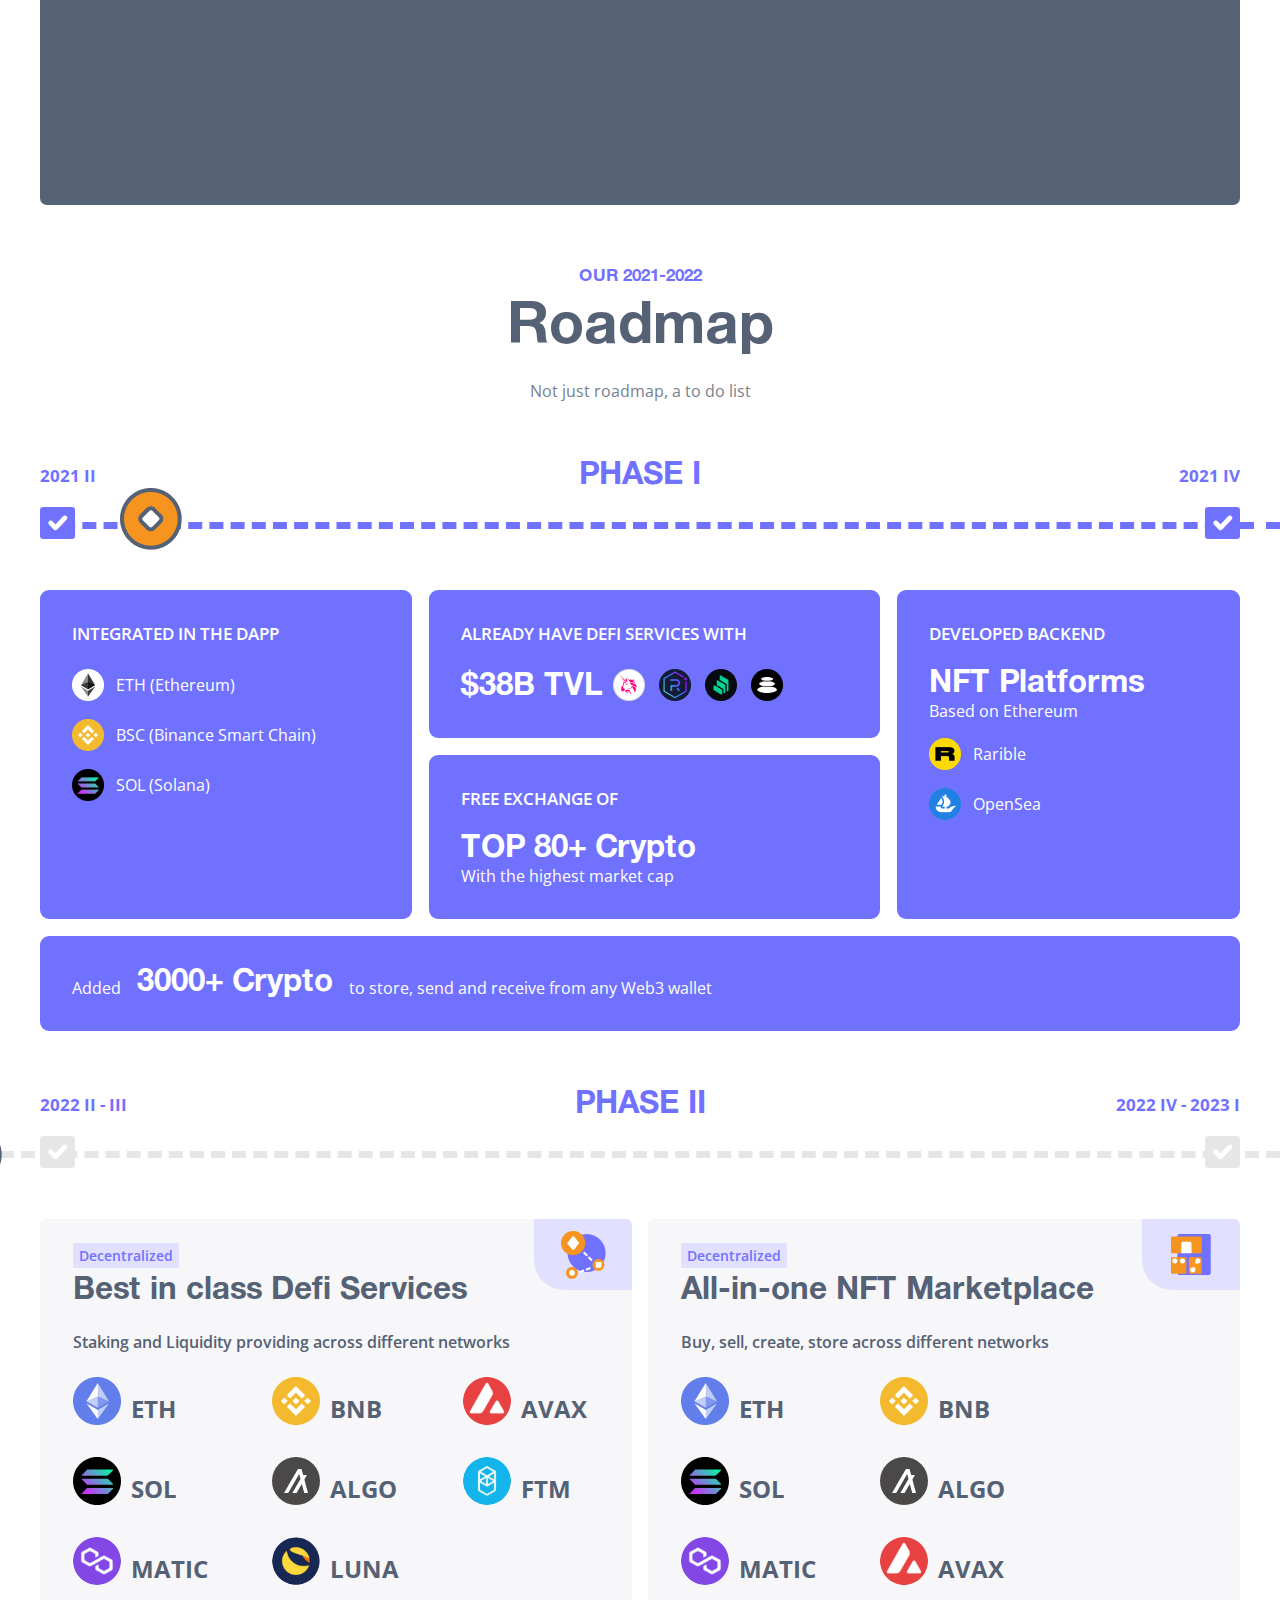
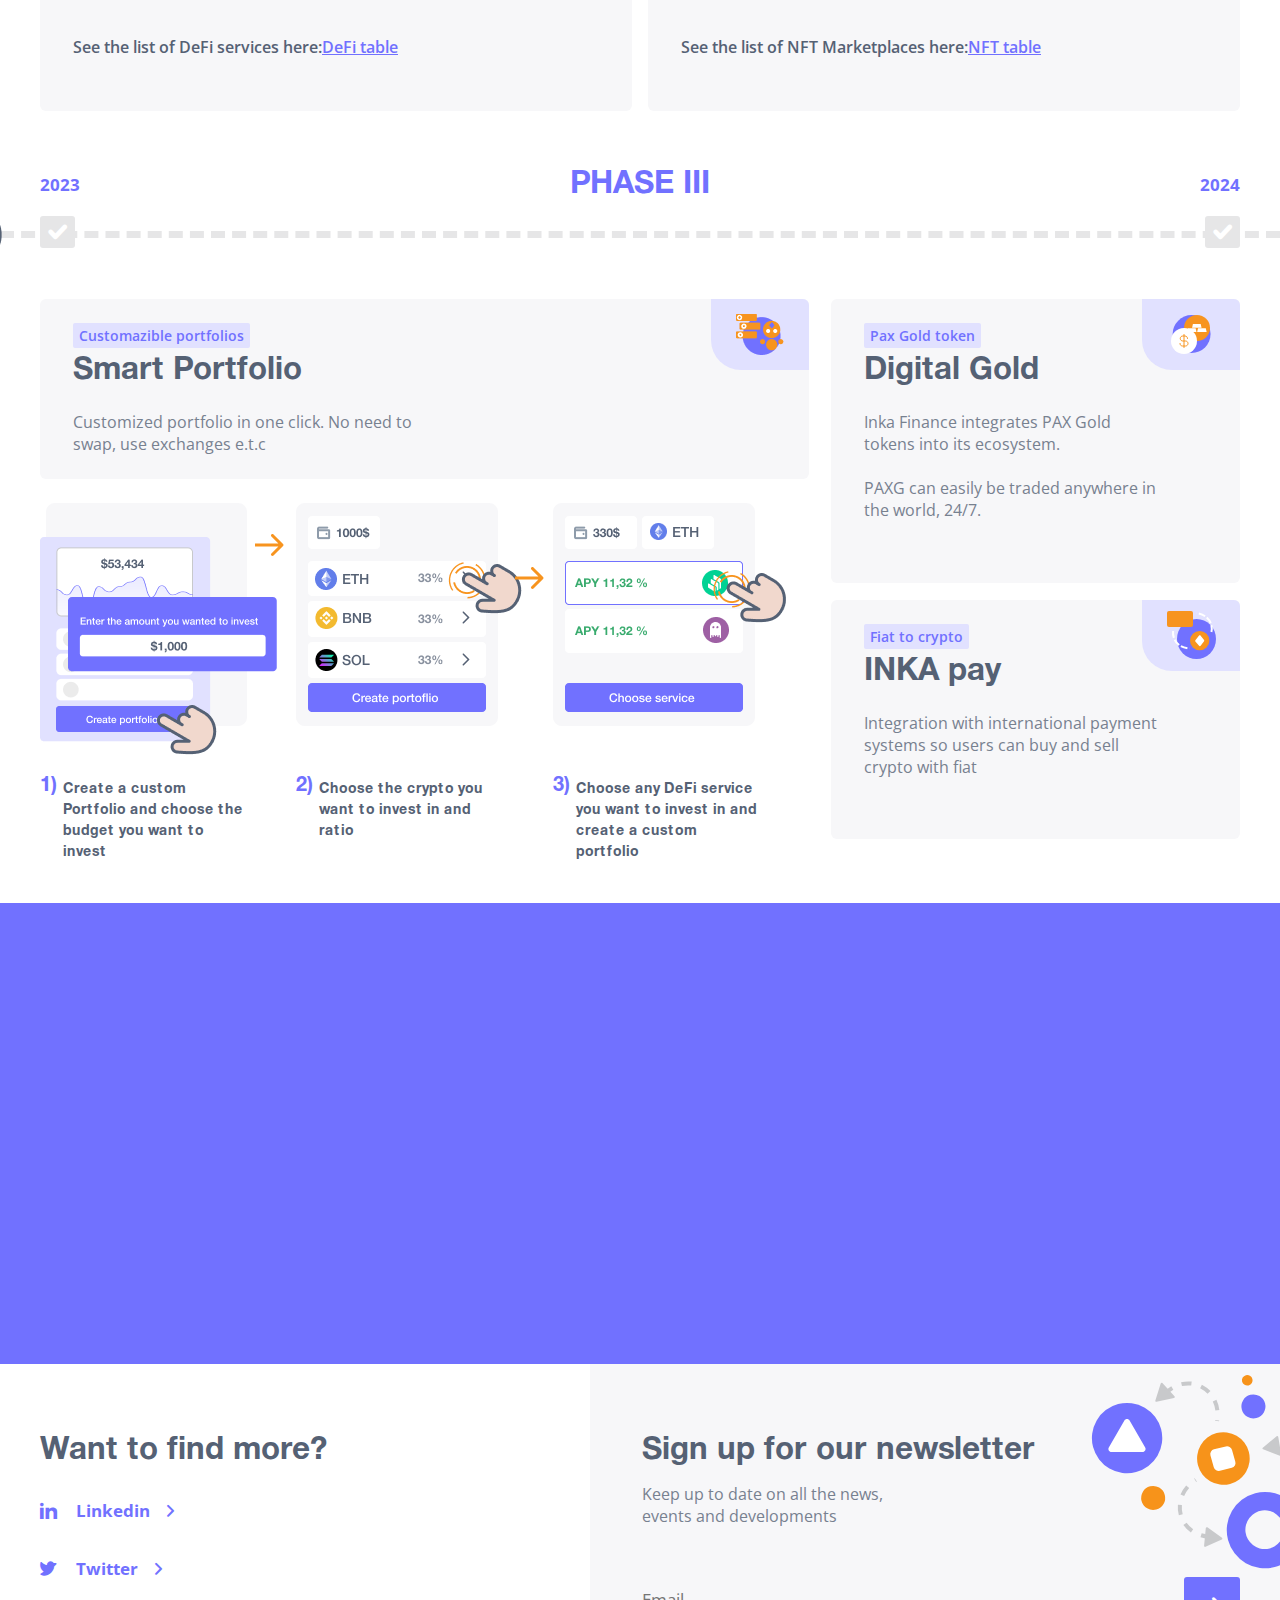
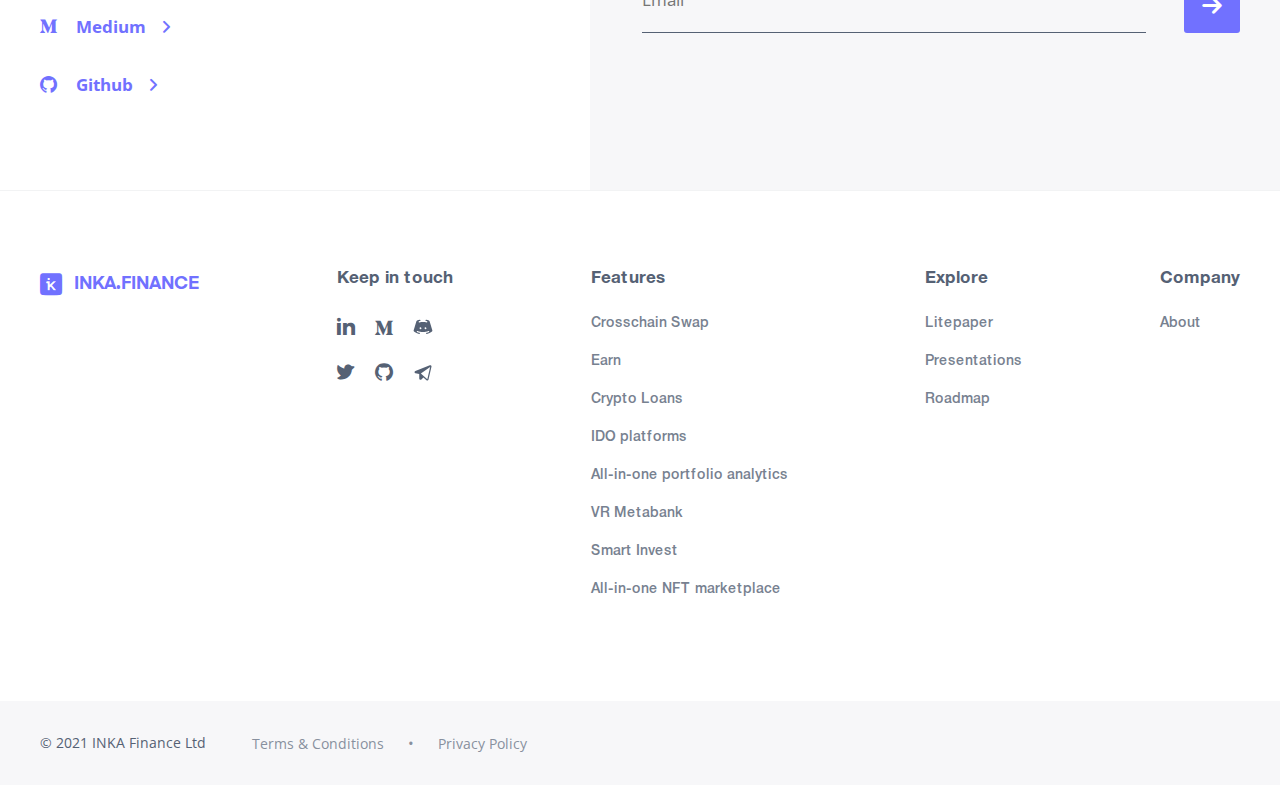
==== commit 918d4e42: "9.04.2022" ====
--- a/index.html
+++ b/index.html
@@ -824,8 +824,8 @@
                     <ul class="footer__list footer__social">
                         <h4 class="footer__title">Keep in touch</h4>
                         <div>
-                        <li class="footer__list-item"><a href="https://www.linkedin.com/company/inka-finance/" class="icon-linkedin" target="_blank"></a><a href="https://inka-finance.medium.com" class="icon-Medium" target="_blank"></a></li>
-                        <li class="footer__list-item"><a href="https://twitter.com/inka_finance" class="icon-twitter" target="_blank"></a><a href="https://github.com/Inka-Finance " class="icon-github" target="_blank"></a></li>
+                        <li class="footer__list-item"><a href="https://www.linkedin.com/company/inka-finance/" class="icon-linkedin" target="_blank"></a><a href="https://inka-finance.medium.com" class="icon-Medium" target="_blank"></a><a href="#" target="_blank"><img src="assets/images/footer/discord.svg" alt="discord"></a></li>
+                        <li class="footer__list-item"><a href="https://twitter.com/inka_finance" class="icon-twitter" target="_blank"></a><a href="https://github.com/Inka-Finance " class="icon-github" target="_blank"></a><a href="#" target="_blank"><img src="assets/images/footer/telegram.svg" alt="telegram"></a></li>
                         </div>
                     </ul>
                     <ul class="footer__list">
--- a/css/style.css
+++ b/css/style.css
@@ -2036,18 +2036,23 @@
   font-size: 17px;
 }
 
-.footer__social li a:last-child {
-  margin-left: 33px;
+.footer__social li:first-child a:last-child {
+  margin-top: 2px;
 }
 
 .footer__social a {
-  color: #556174;
+  color: #556174 !important;
   font-size: 18px;
 }
 
 .footer__list-item {
   margin-bottom: 24px;
   font-size: 14px;
+  display: -ms-grid;
+  display: grid;
+  grid-auto-flow: column;
+  -webkit-column-gap: 1px;
+          column-gap: 1px;
 }
 
 .footer__list-item a {
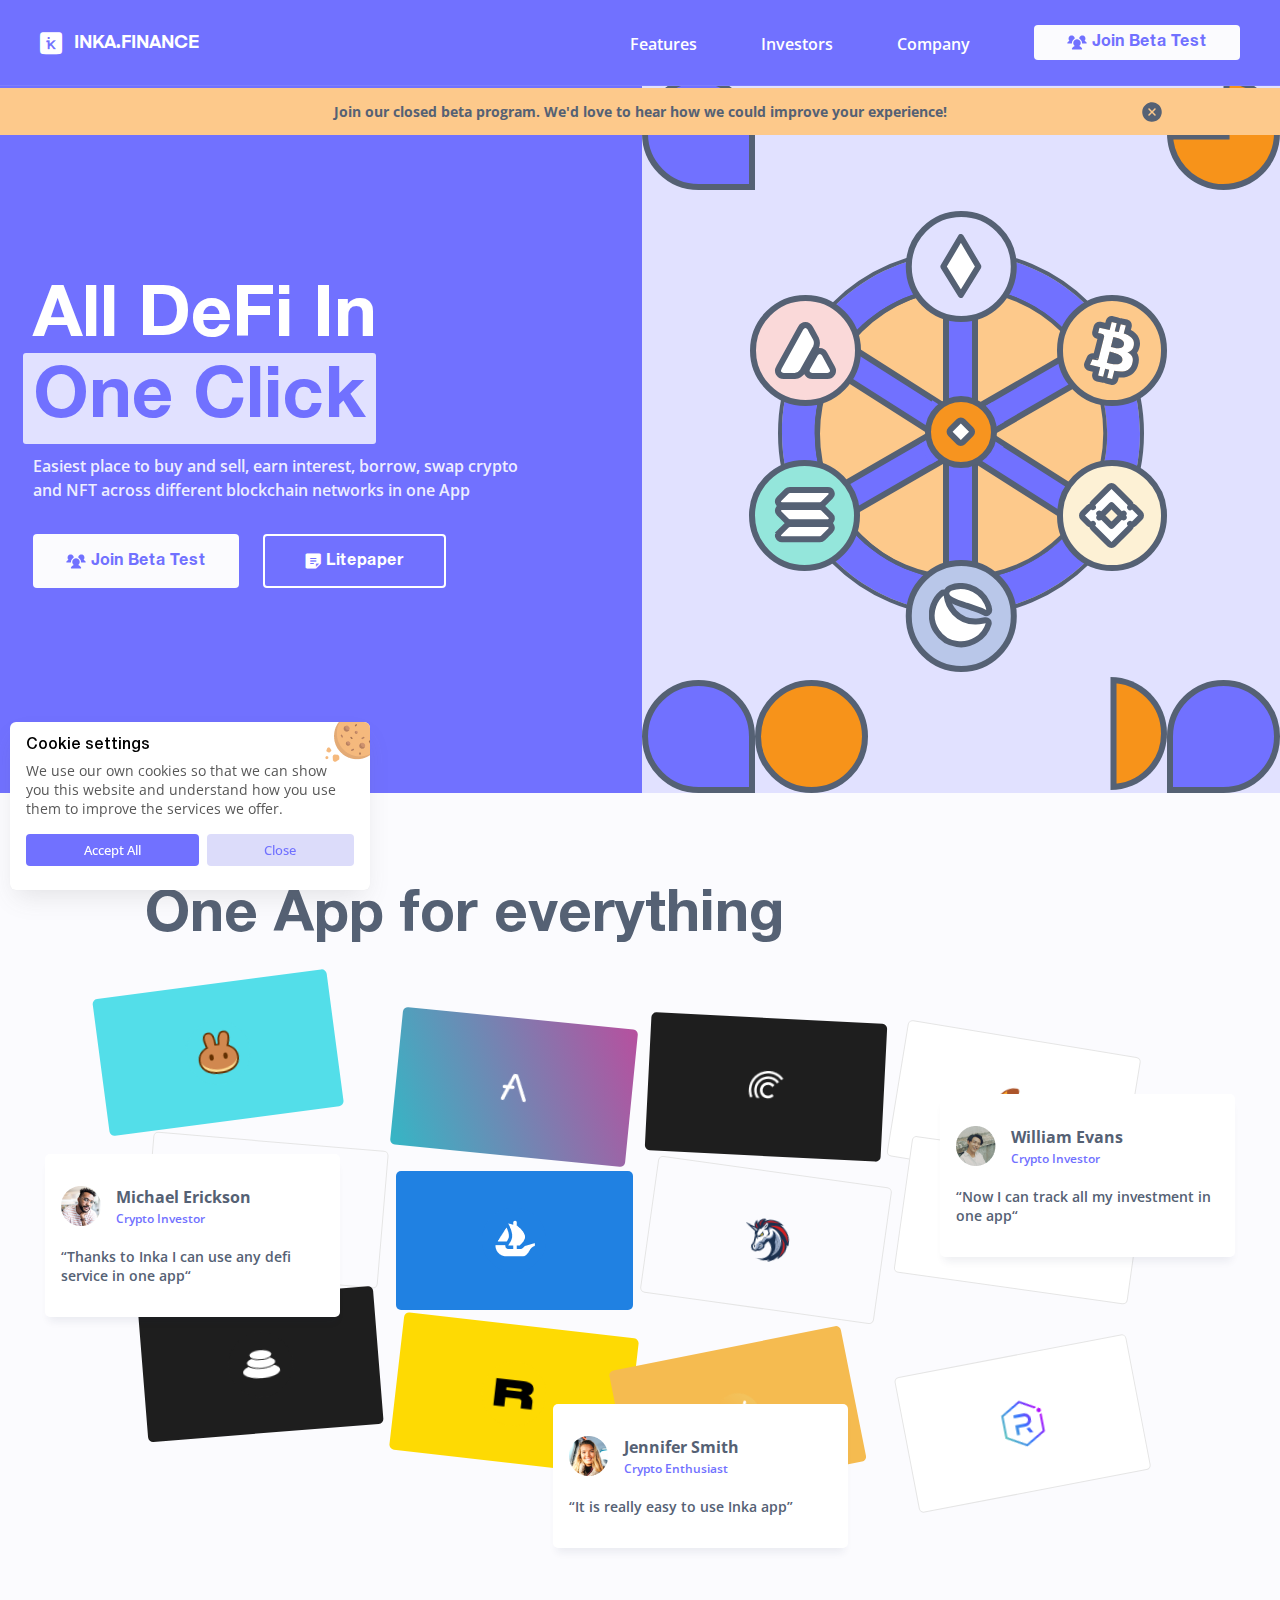
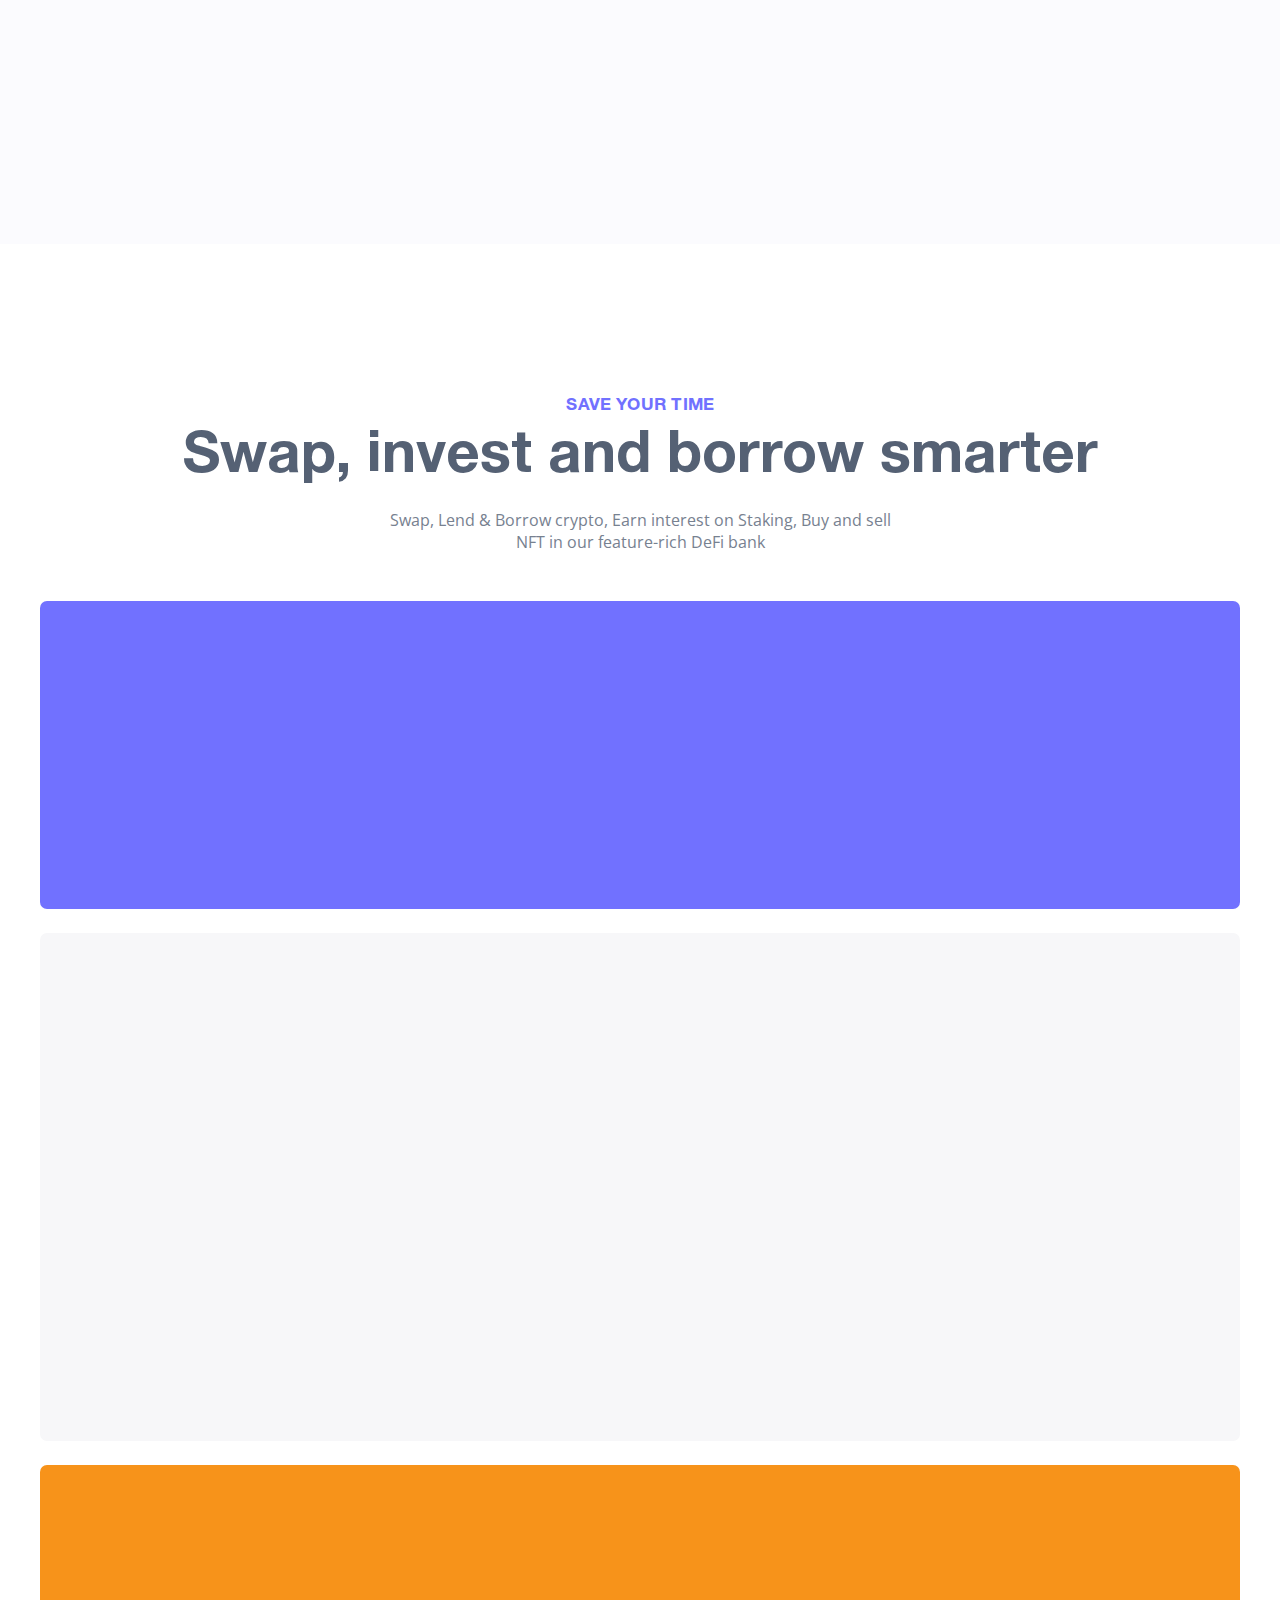
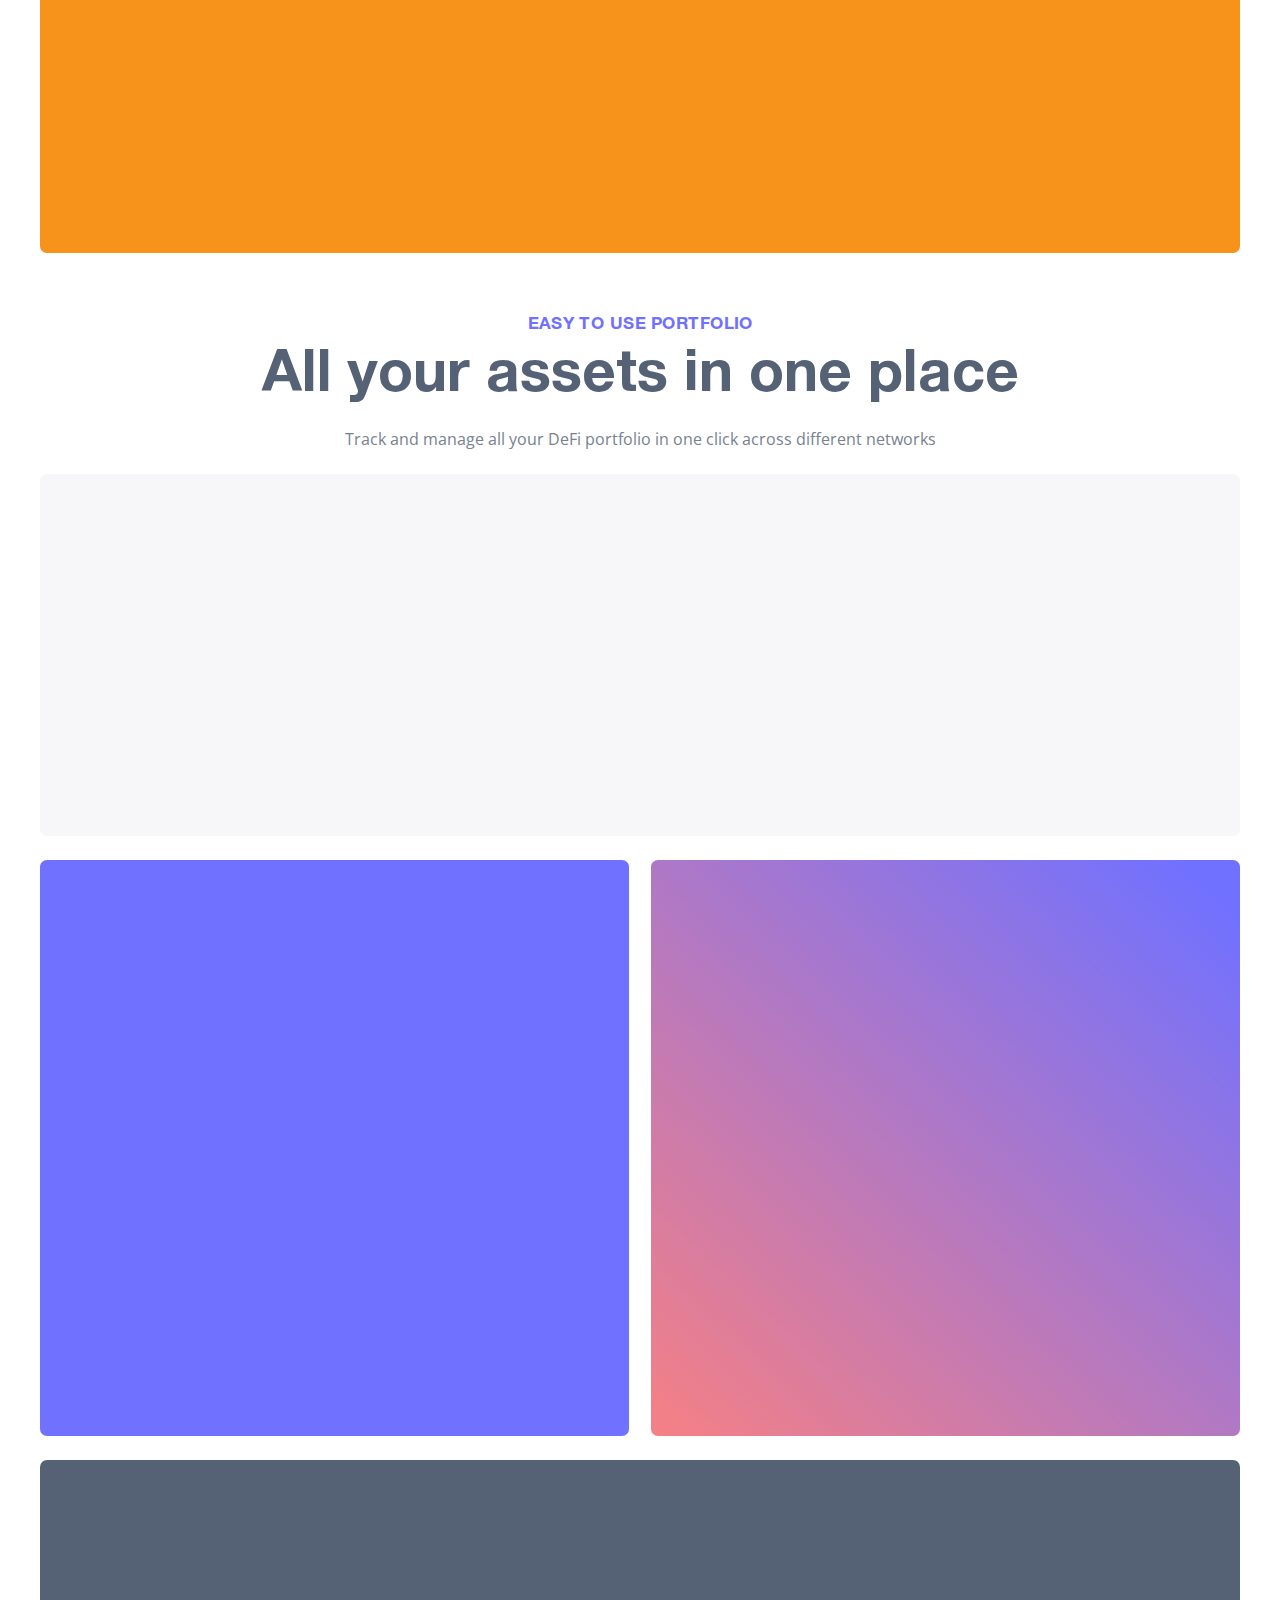
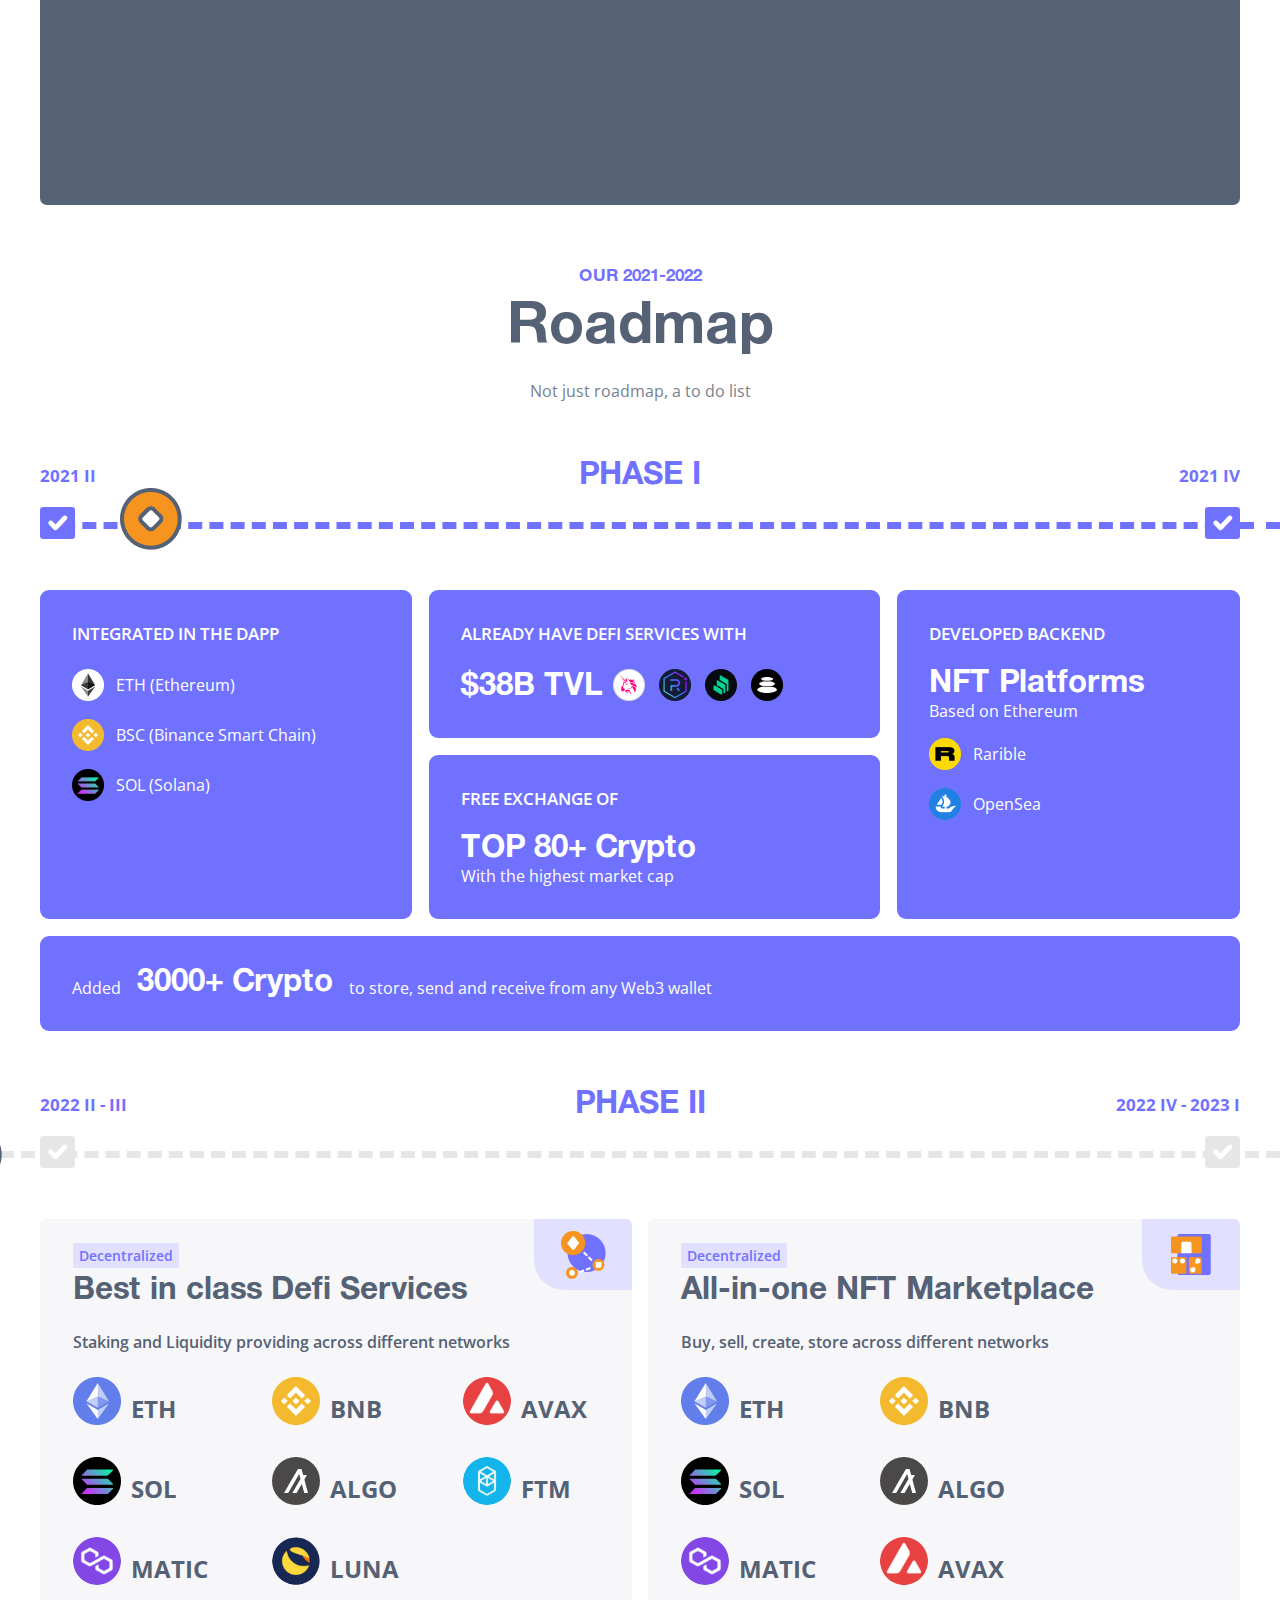
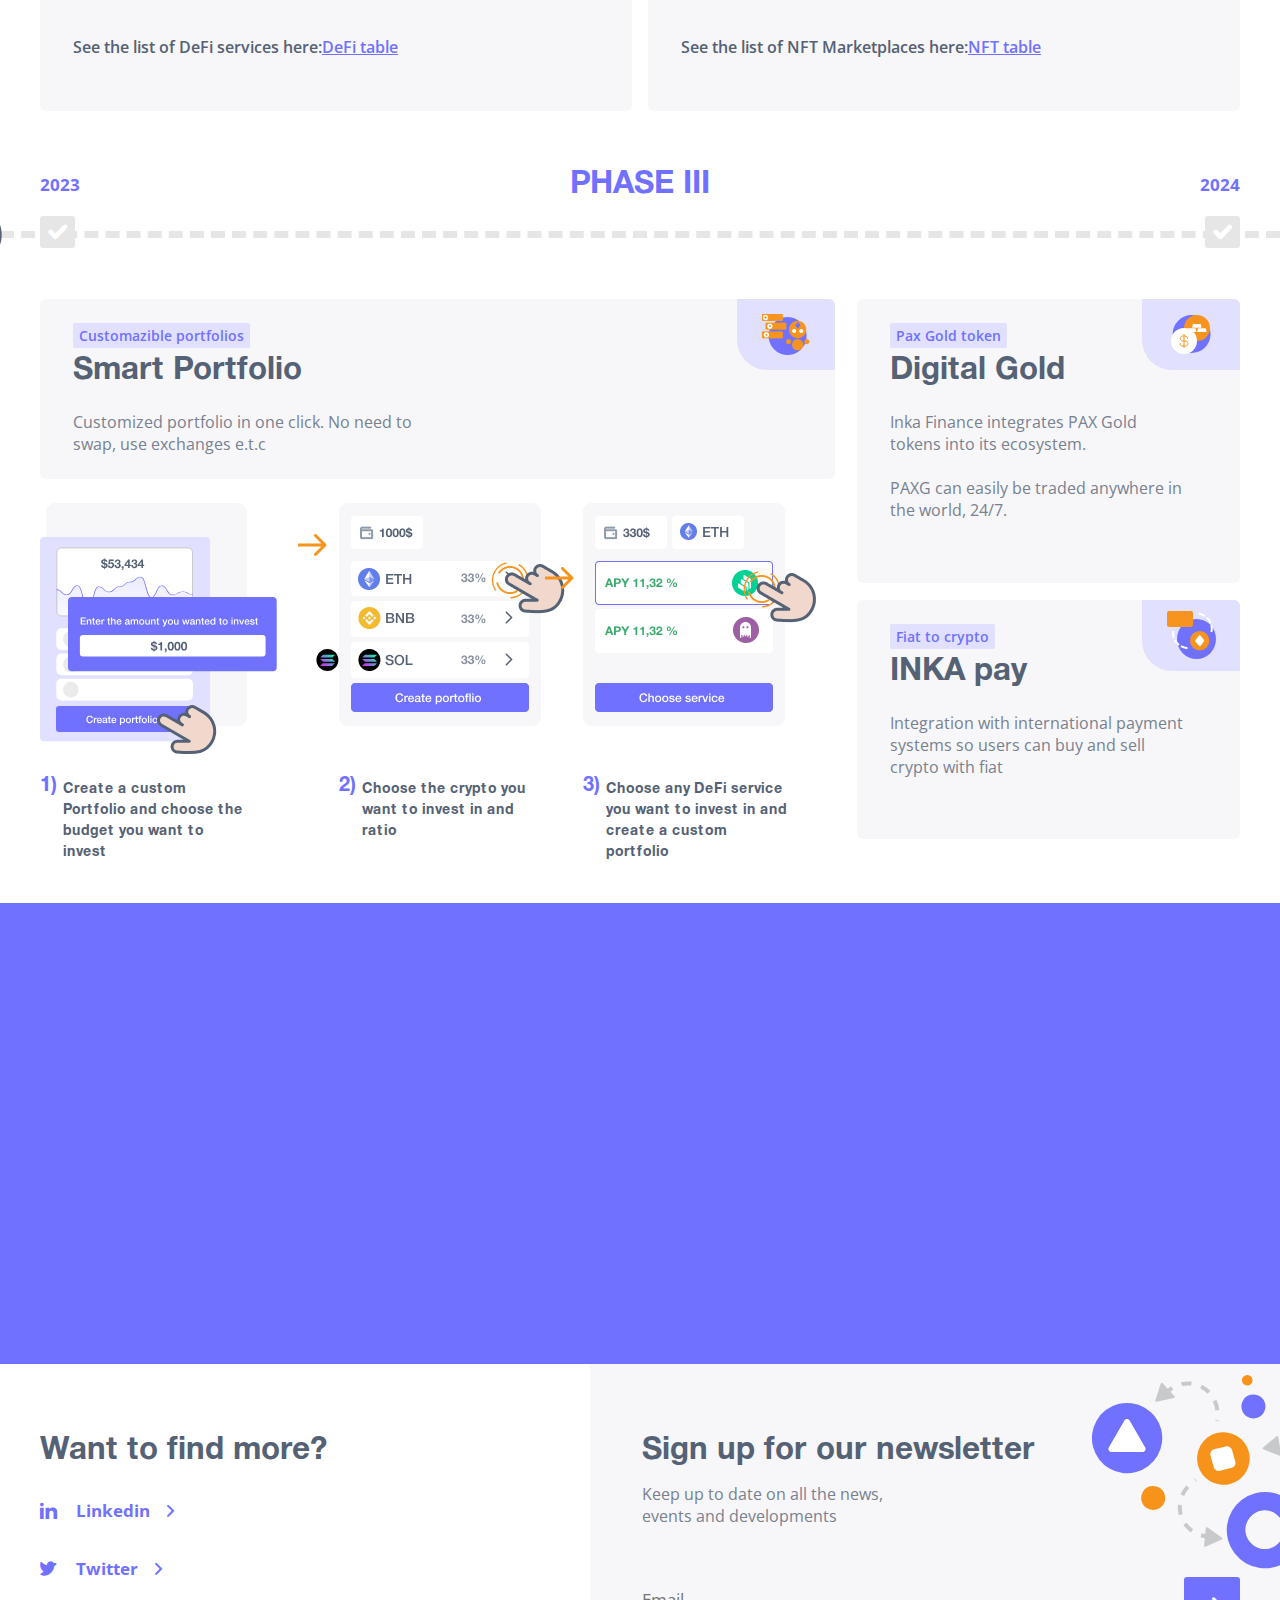
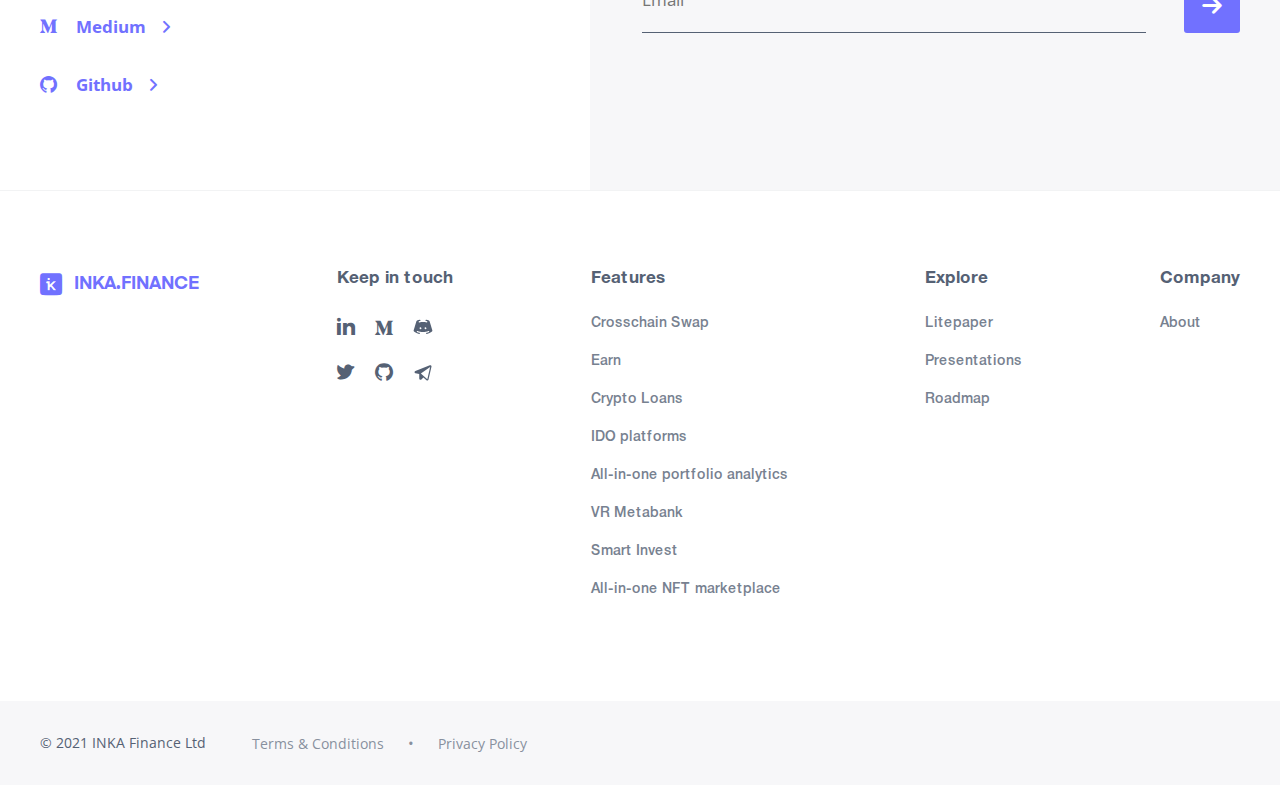
==== commit dbafa1c5: "9.04.2022" ====
--- a/index.html
+++ b/index.html
@@ -692,7 +692,7 @@
                             </div>
                             <div class="roadmap__steps">
                                 <div class="roadmap__steps__item item">
-                                    <img src="assets/images/roadmap/steps/1.png" alt="1">
+                                    <img src="assets/images/roadmap/steps/1.svg" alt="1">
                                     <div class="item__text">
                                         <h4 class="item__number">
                                             1)
--- a/css/style.css
+++ b/css/style.css
@@ -2622,24 +2622,24 @@
   -webkit-transform: translateX(-50%);
           transform: translateX(-50%);
   background: #E1E1FF;
-  -webkit-animation: 8s 0.5s coloredCoin1 infinite linear;
-          animation: 8s 0.5s coloredCoin1 infinite linear;
+  -webkit-animation: 8s 0.4s coloredCoin1 infinite linear;
+          animation: 8s 0.4s coloredCoin1 infinite linear;
 }
 
 .first-screen .ani__wheel .round:nth-child(4) {
   top: 46px;
   right: -23px;
   background: #FDC98B;
-  -webkit-animation: 8s  1.3s coloredCoin2 infinite linear;
-          animation: 8s  1.3s coloredCoin2 infinite linear;
+  -webkit-animation: 8s  1.8s coloredCoin2 infinite linear;
+          animation: 8s  1.8s coloredCoin2 infinite linear;
 }
 
 .first-screen .ani__wheel .round:nth-child(5) {
   top: 211px;
   right: -23px;
   background: #FDF1D5;
-  -webkit-animation: 8s  2.8s coloredCoin3 infinite linear;
-          animation: 8s  2.8s coloredCoin3 infinite linear;
+  -webkit-animation: 8s  3s coloredCoin3 infinite linear;
+          animation: 8s  3s coloredCoin3 infinite linear;
 }
 
 .first-screen .ani__wheel .round:nth-child(6) {
@@ -2648,8 +2648,8 @@
   -webkit-transform: translateX(-50%);
           transform: translateX(-50%);
   background: #B9C7E9;
-  -webkit-animation: 8s  3.9s coloredCoin4 infinite linear;
-          animation: 8s  3.9s coloredCoin4 infinite linear;
+  -webkit-animation: 8s  4.2s coloredCoin4 infinite linear;
+          animation: 8s  4.2s coloredCoin4 infinite linear;
 }
 
 .first-screen .ani__wheel .round:nth-child(7) {
@@ -2664,8 +2664,8 @@
   top: 46px;
   left: -28px;
   background: #FAD9D9;
-  -webkit-animation: 8s  6.5s coloredCoin6 infinite linear;
-          animation: 8s  6.5s coloredCoin6 infinite linear;
+  -webkit-animation: 8s  6.8s coloredCoin6 infinite linear;
+          animation: 8s  6.8s coloredCoin6 infinite linear;
 }
 
 .first-screen .ani .coin {
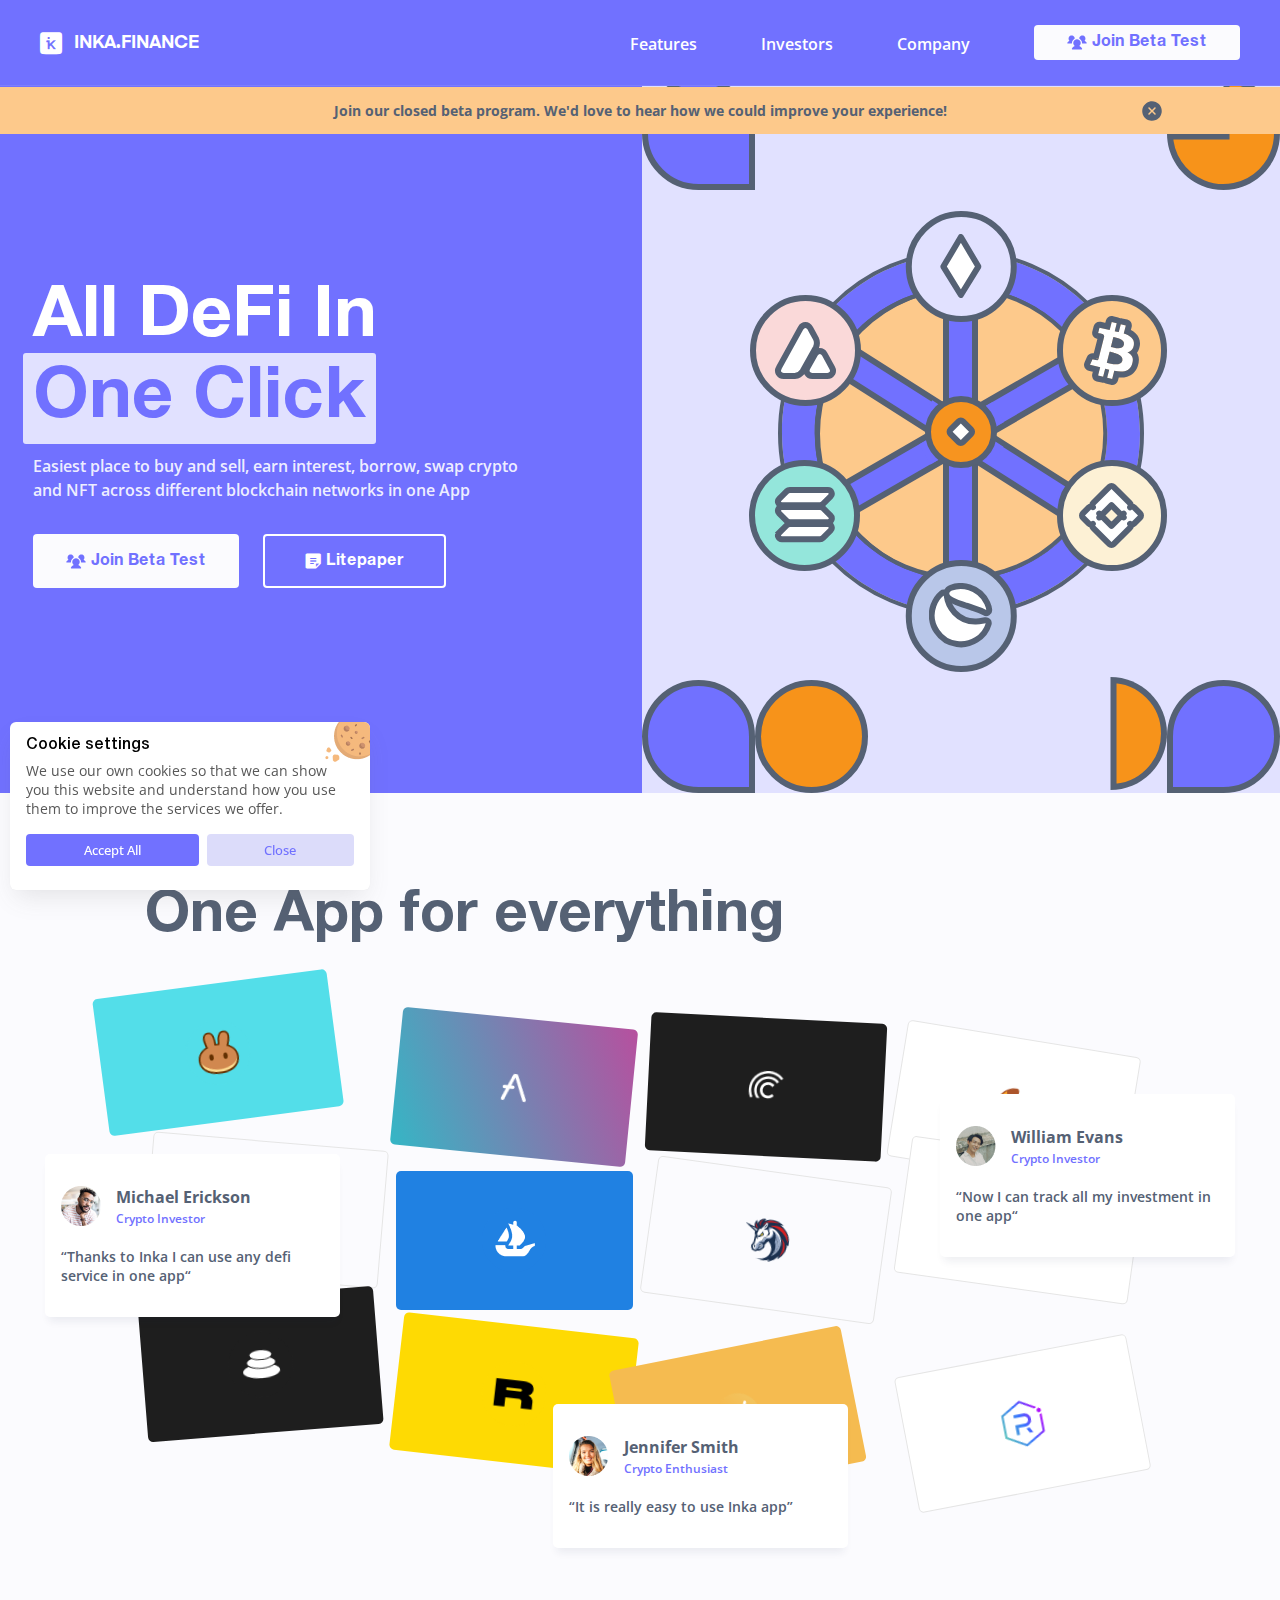
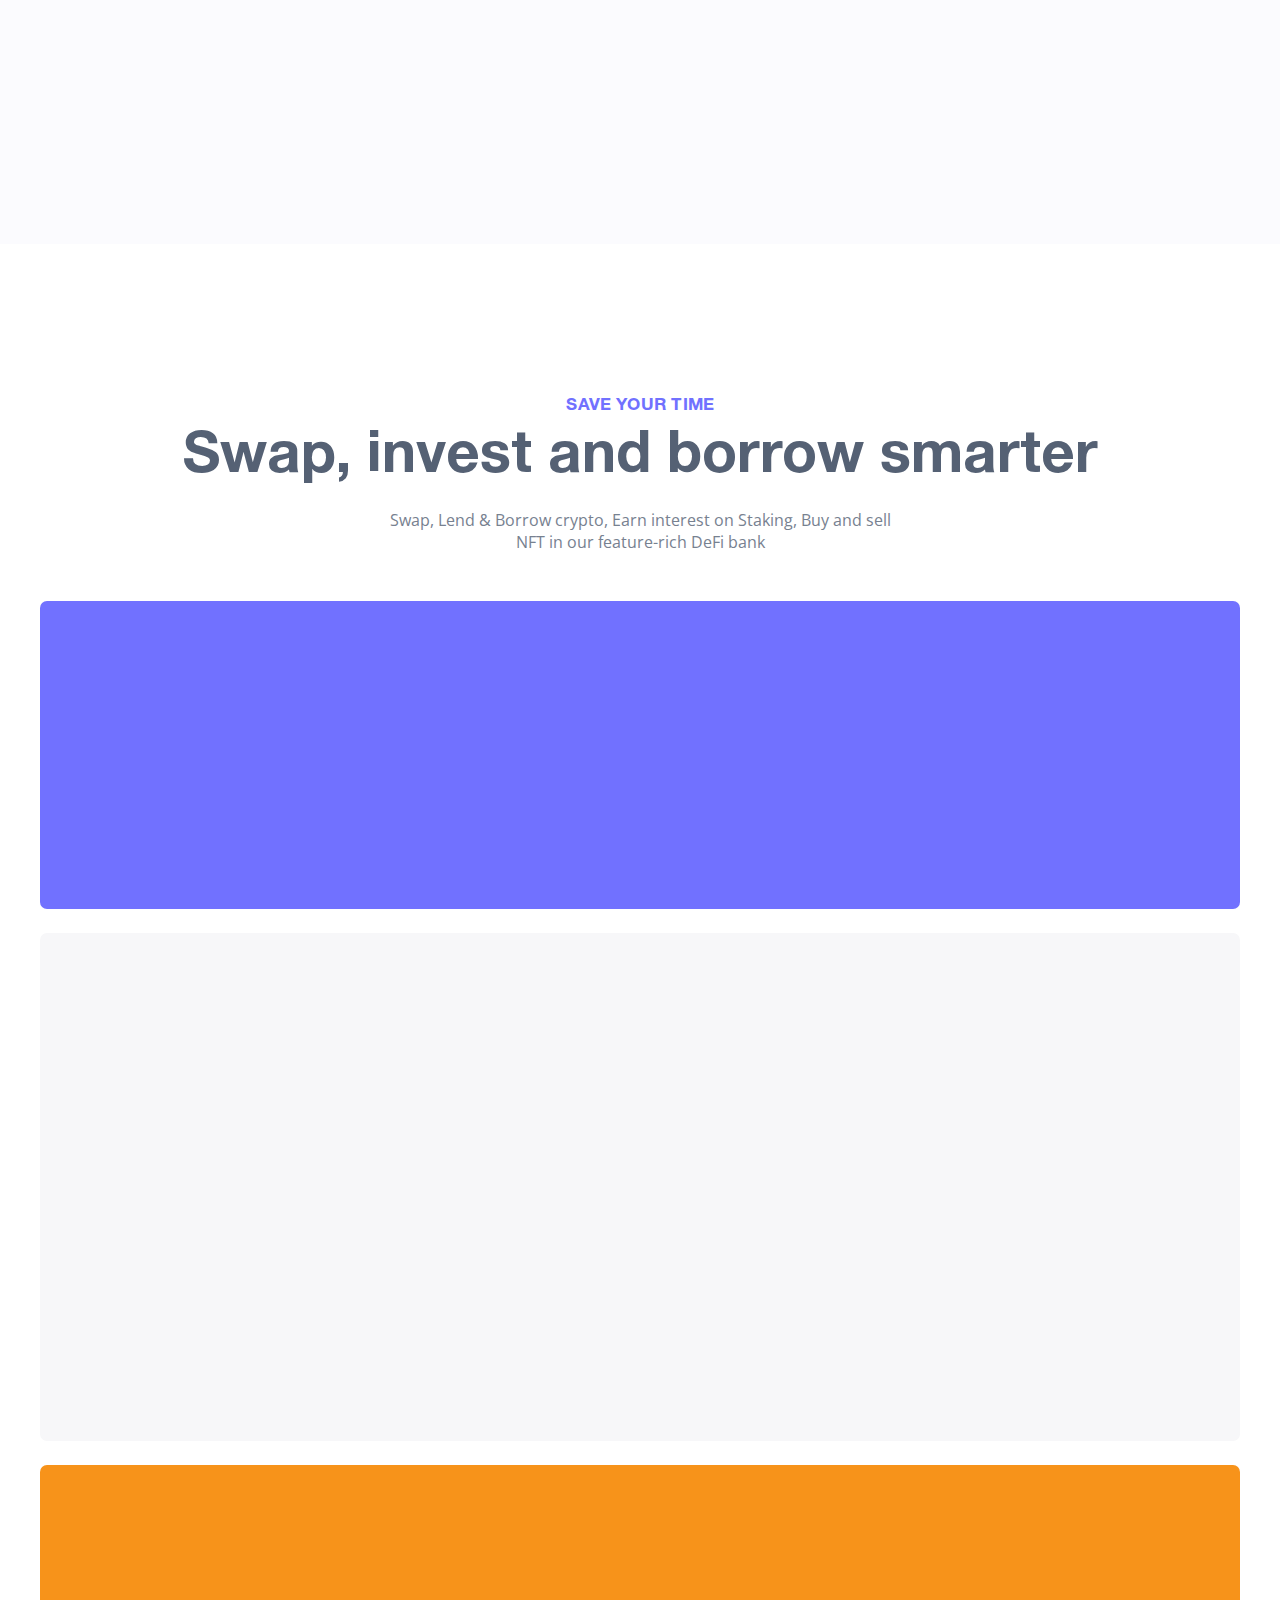
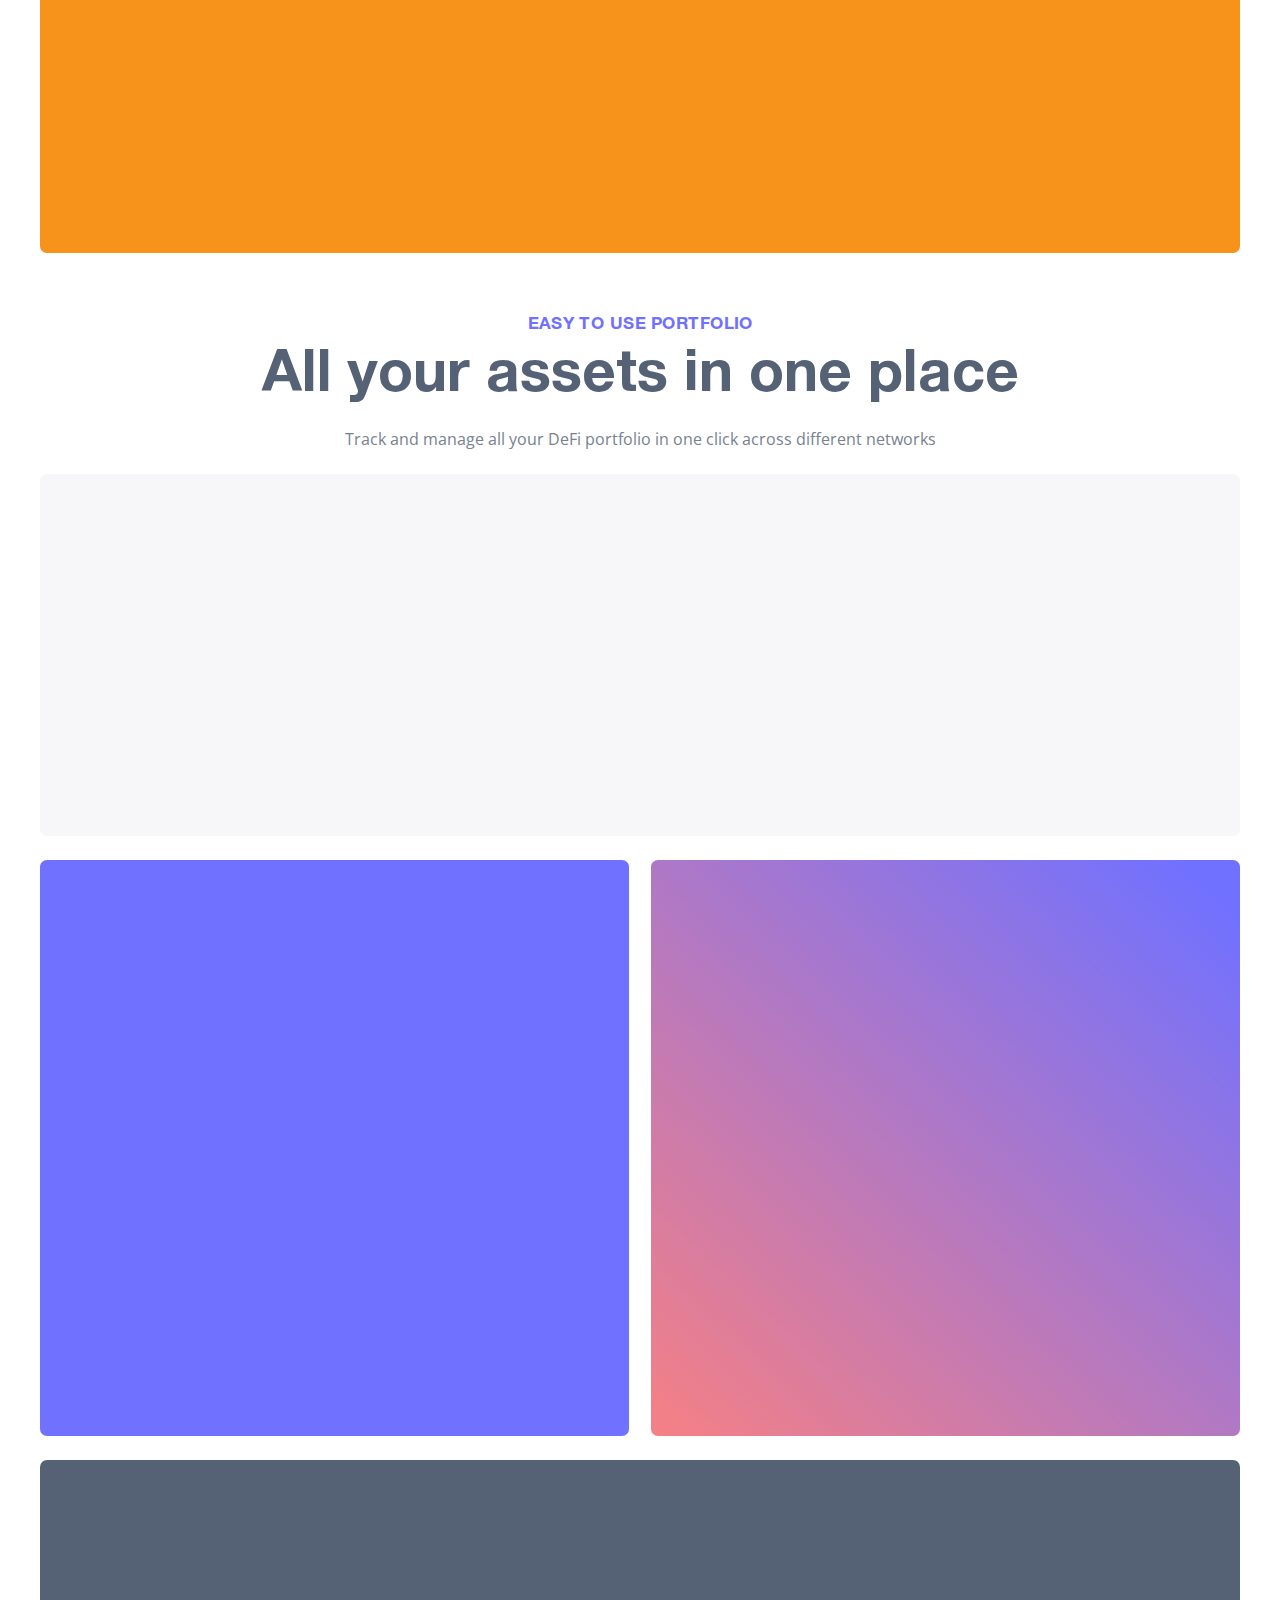
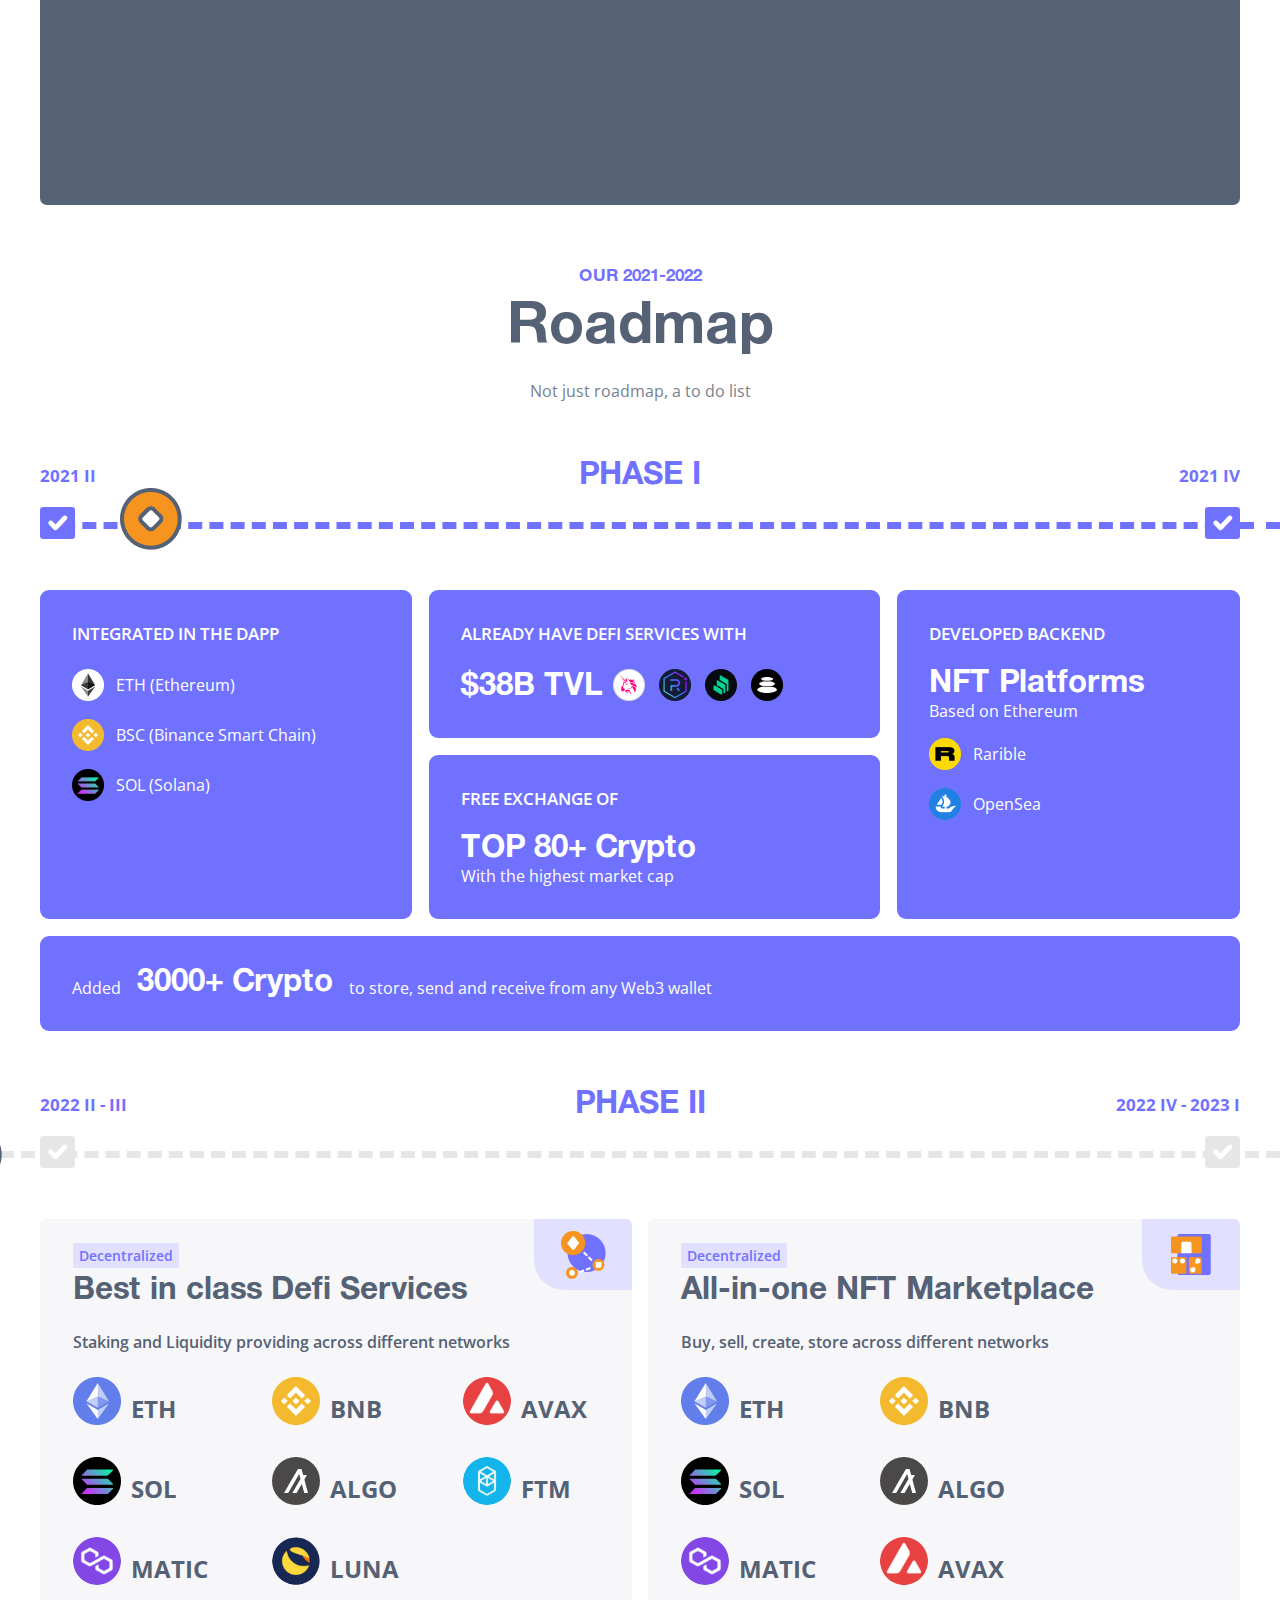
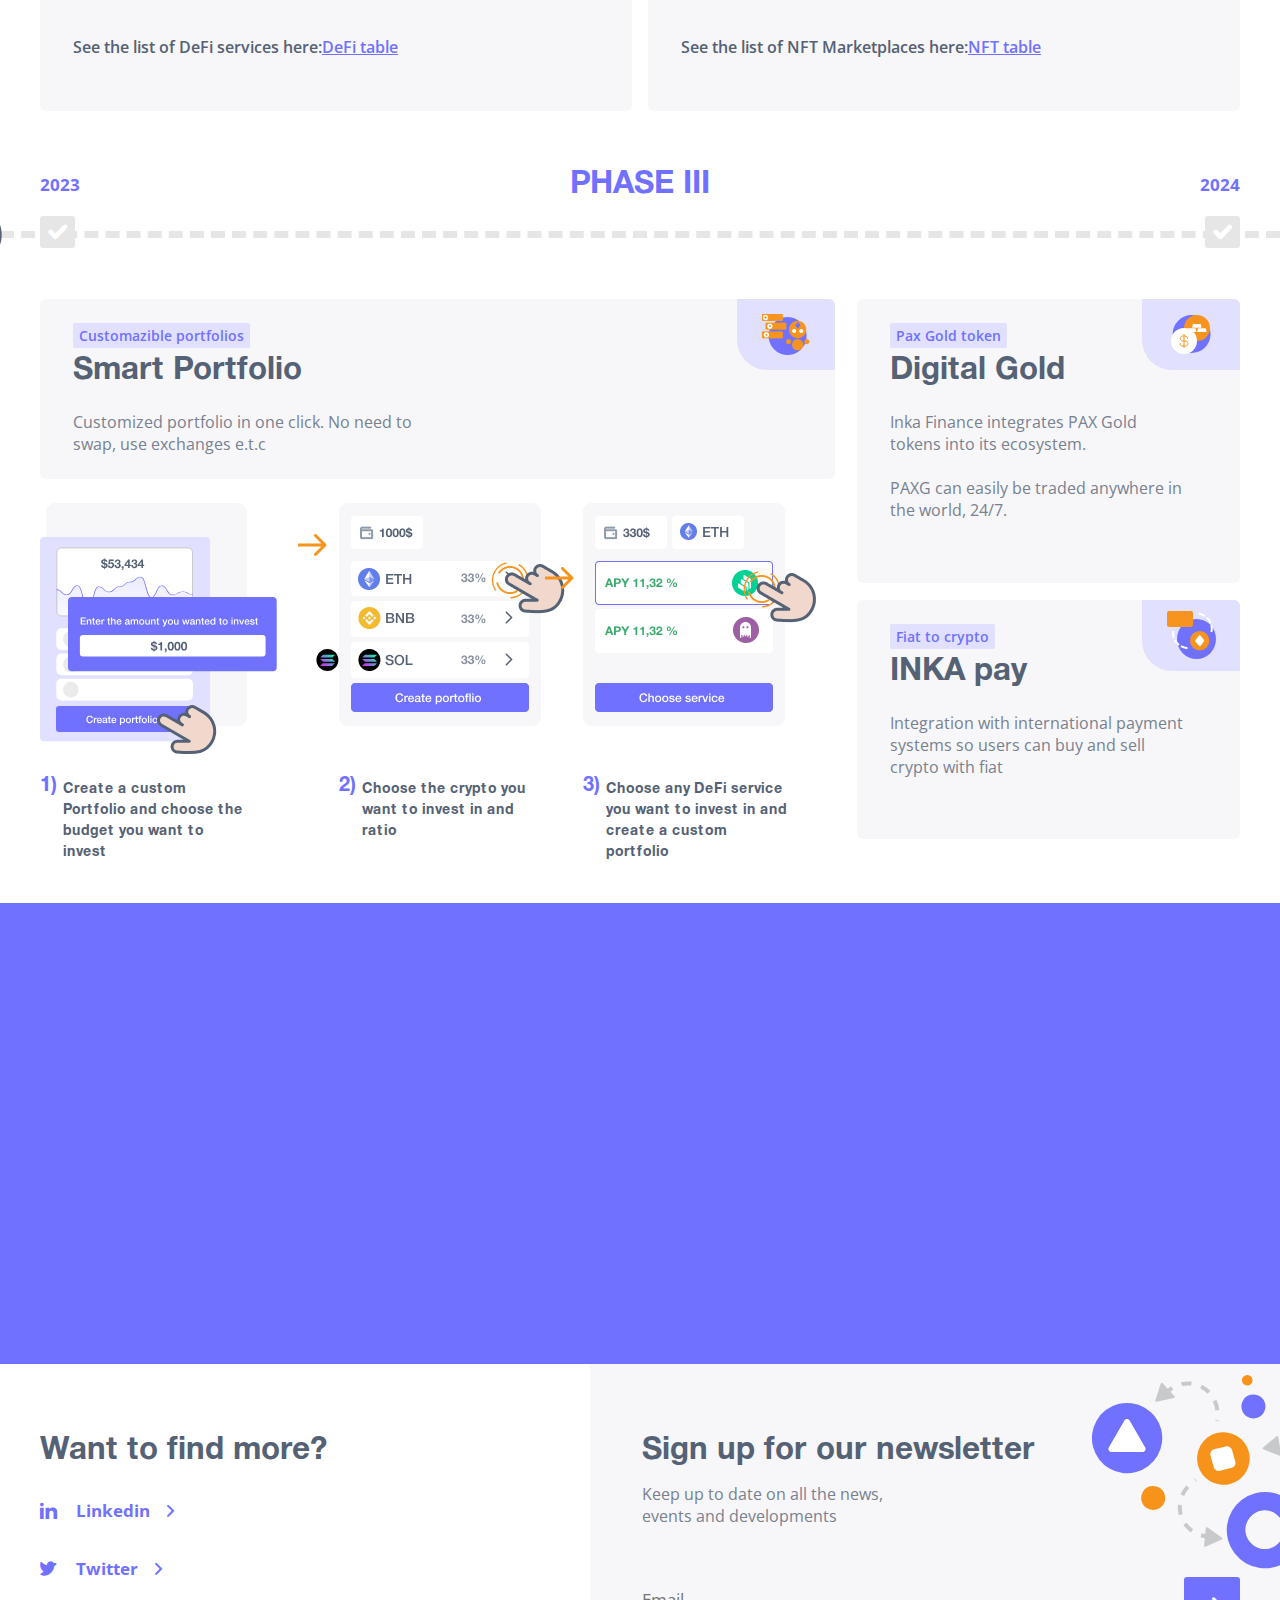
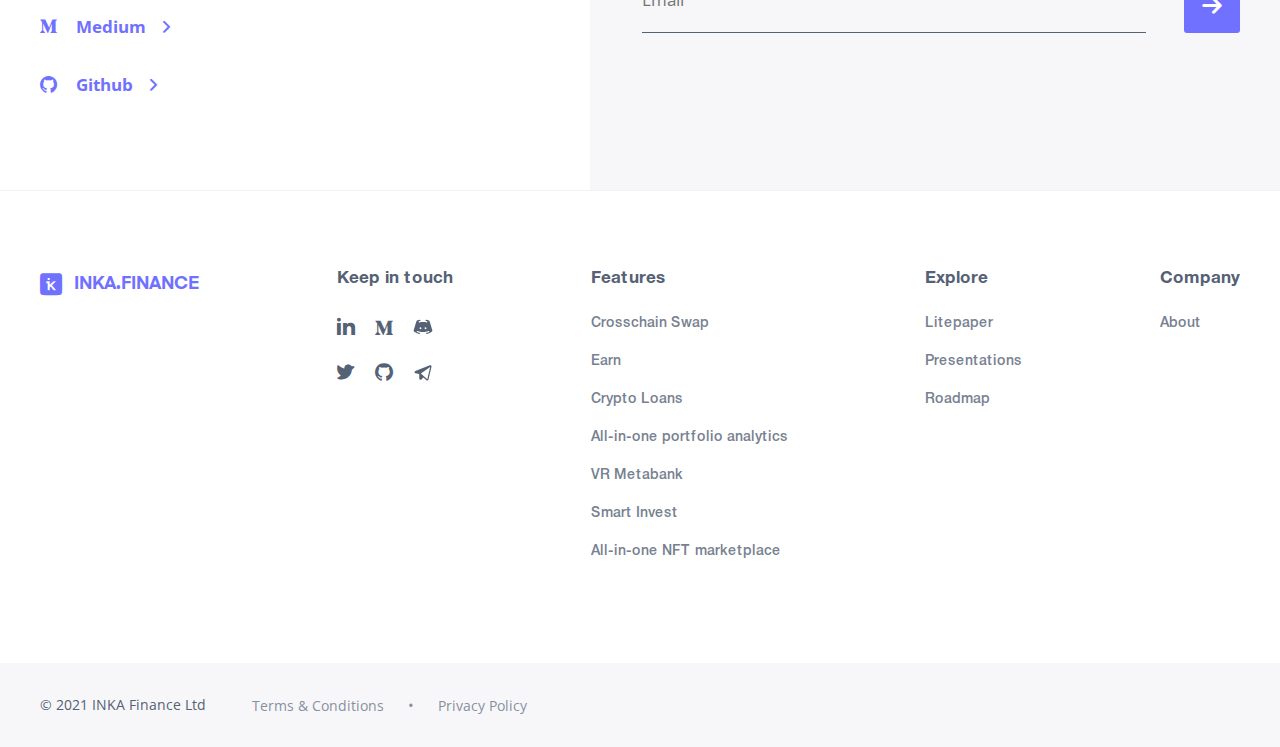
==== commit 1da03760: "10.04.2022" ====
--- a/index.html
+++ b/index.html
@@ -71,17 +71,6 @@
                                             </a>
                                         </li>
                                         <li class="nav__list-item item">
-                                            <a href="#ido-platforms">
-                                                <div class="item__image">
-                                                    <img src="assets/images/menu/IDO.svg" alt="IDO">
-                                                </div>
-                                                <div class="item__text">
-                                                    <h4 class="item__title">IDO Platforms</h4>
-                                                    <p>Invest in DeFi projects</p>
-                                                </div>
-                                            </a>
-                                        </li>
-                                        <li class="nav__list-item item">
                                             <a href="#smart-invest">
                                                 <div class="item__image">
                                                     <img src="assets/images/menu/smart-invest.svg" alt="smart-invest">
@@ -196,7 +185,7 @@
                                 </div>
                             </ul>
                         </li>
-                        <li>
+                        <li class="header__button">
                             <a href="#" class="btn"><img class="icon" src="assets/images/icon-join.svg" alt="">Join Beta Test</a>
                         </li>
                     </ul>
@@ -833,7 +822,6 @@
                         <li class="footer__list-item"><a href="#swap">Crosschain Swap</a></li>
                         <li class="footer__list-item"><a href="#earn">Earn</a></li>
                         <li class="footer__list-item"><a href="#crypto-loans">Crypto Loans</a></li>
-                        <li class="footer__list-item"><a href="#ido-platforms">IDO platforms</a></li>
                         <li class="footer__list-item"><a href="#portfolio">All-in-one portfolio analytics</a></li>
                         <li class="footer__list-item"><a href="#vr-metabank">VR Metabank</a></li>
                         <li class="footer__list-item"><a href="#smart-invest">Smart Invest</a></li>
--- a/css/style.css
+++ b/css/style.css
@@ -138,6 +138,10 @@
   font-size: 18px;
   margin-left: 12px;
   margin-top: 1px;
+}
+
+.header .nav__list > .header__button:hover::before {
+  visibility: hidden;
 }
 
 .header {
@@ -393,6 +397,11 @@
 
 .header.white .logo {
   color: #7171FF;
+}
+
+.header.white .header__button a {
+  background: #7171FF;
+  color: #FFFFFF !important;
 }
 
 .header.white .header__menu div, .header.white .header__menu::before, .header.white .header__menu::after {
@@ -477,6 +486,9 @@
     background: #FBFBFE !important;
   }
   /*-------------------------------------*/
+  .header .nav__list > .header__button {
+    display: none;
+  }
   .nav_active {
     position: absolute;
     display: -webkit-box;
@@ -2414,7 +2426,7 @@
   width: 100%;
   position: fixed;
   left: 0;
-  top: 88px;
+  top: 87px;
   background: #FDC98B;
   z-index: 19;
   padding: 13px 0;
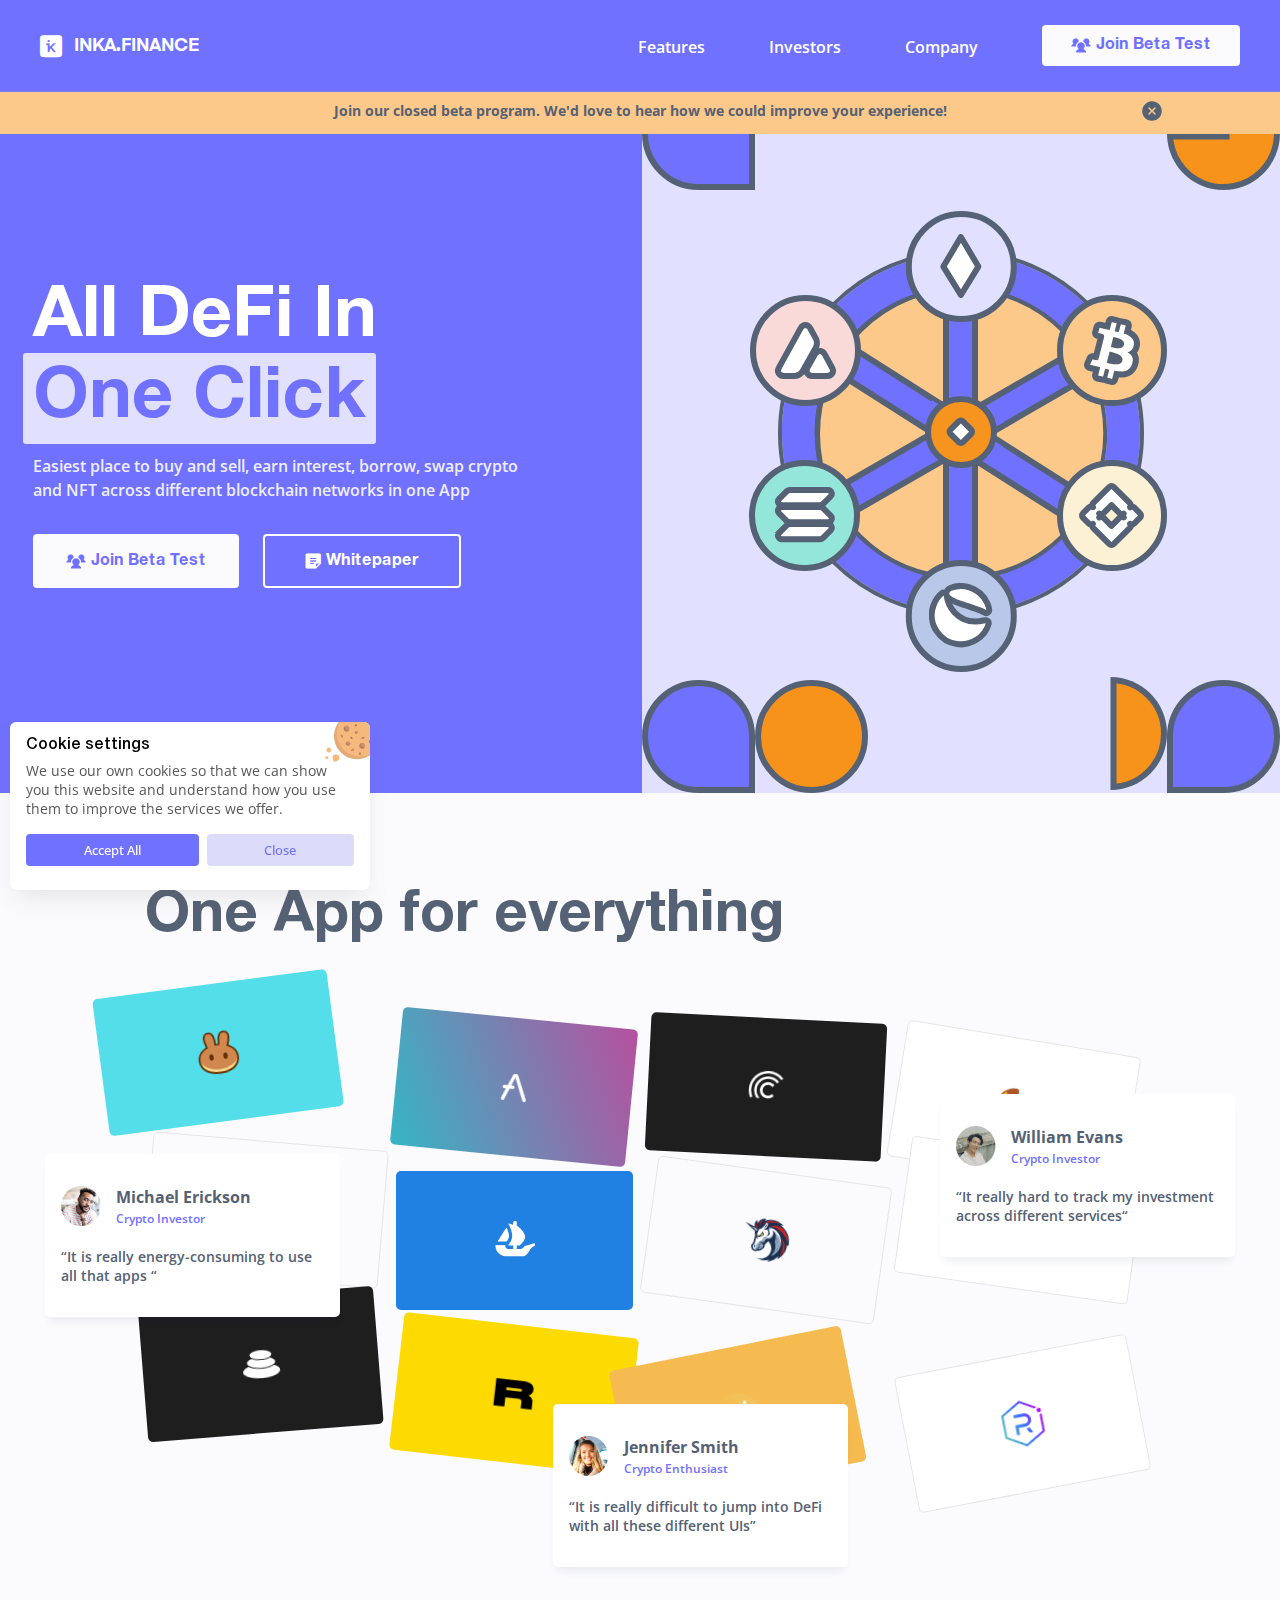
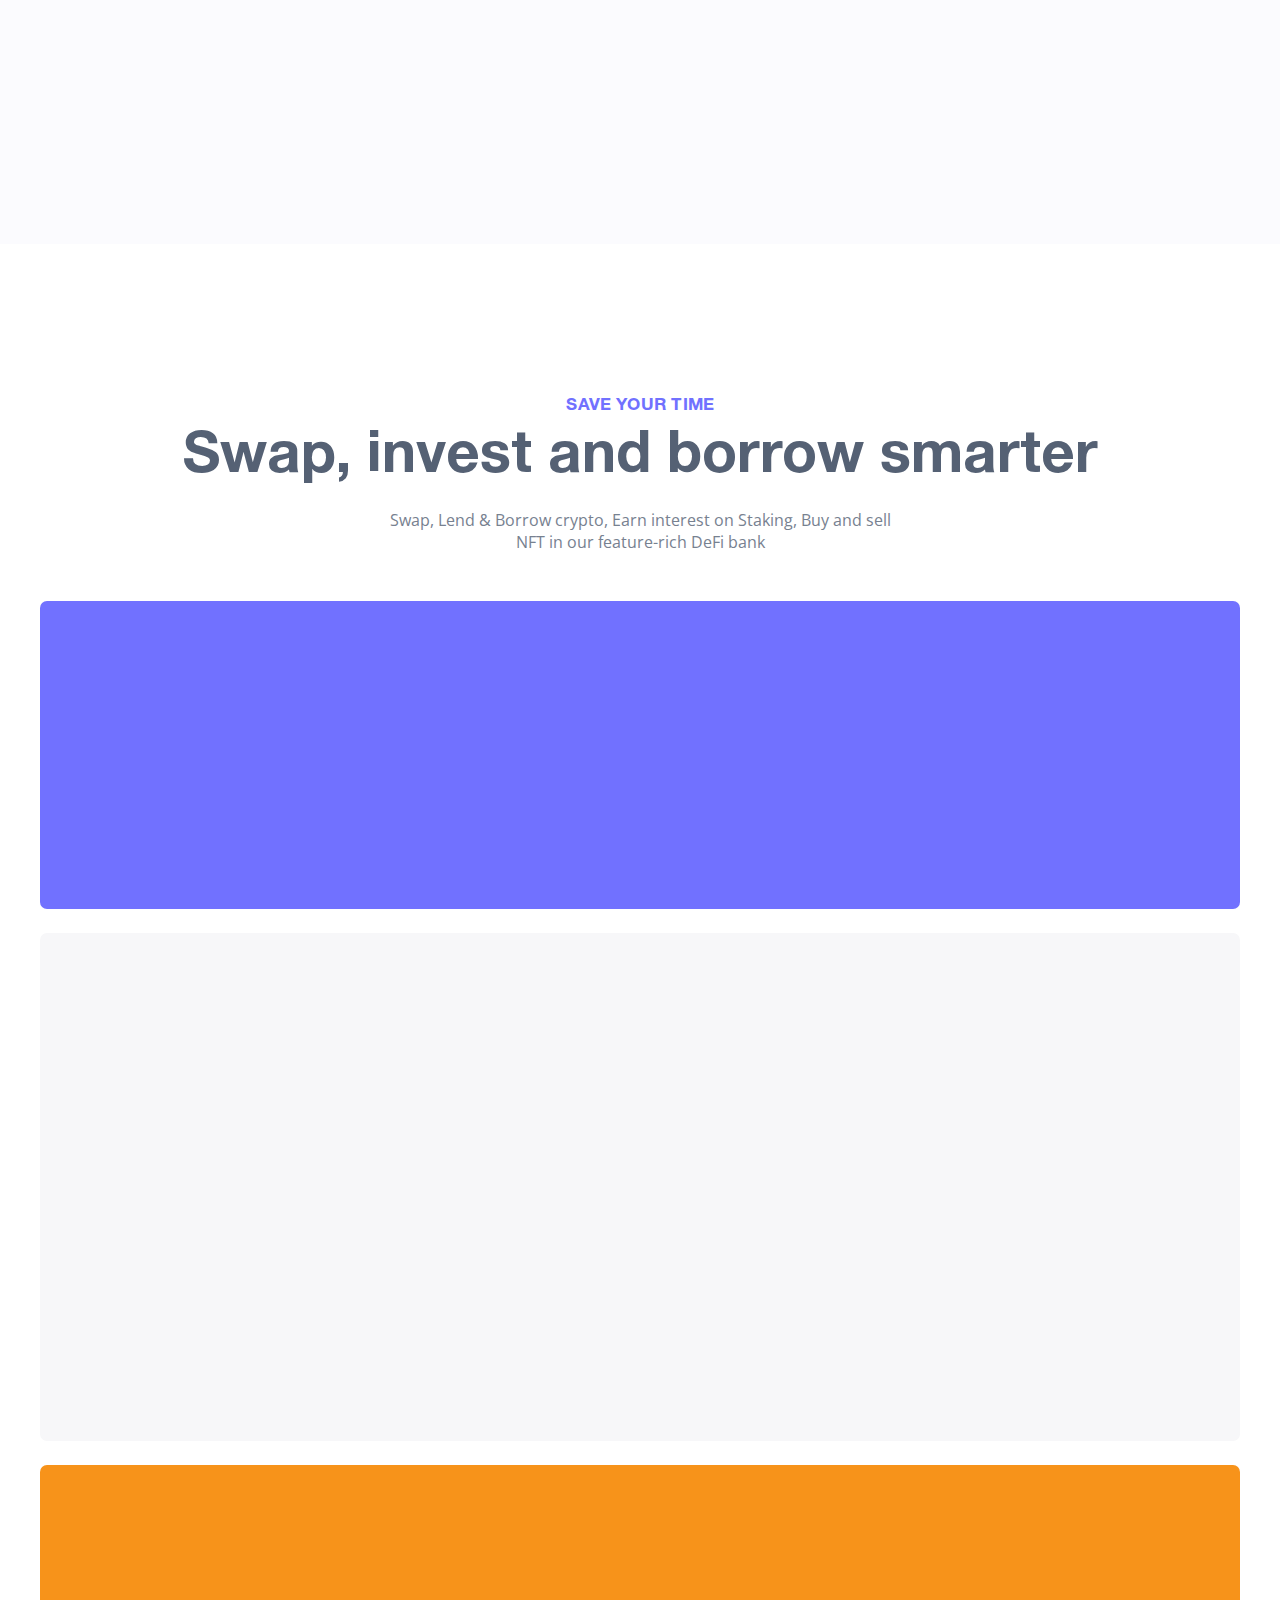
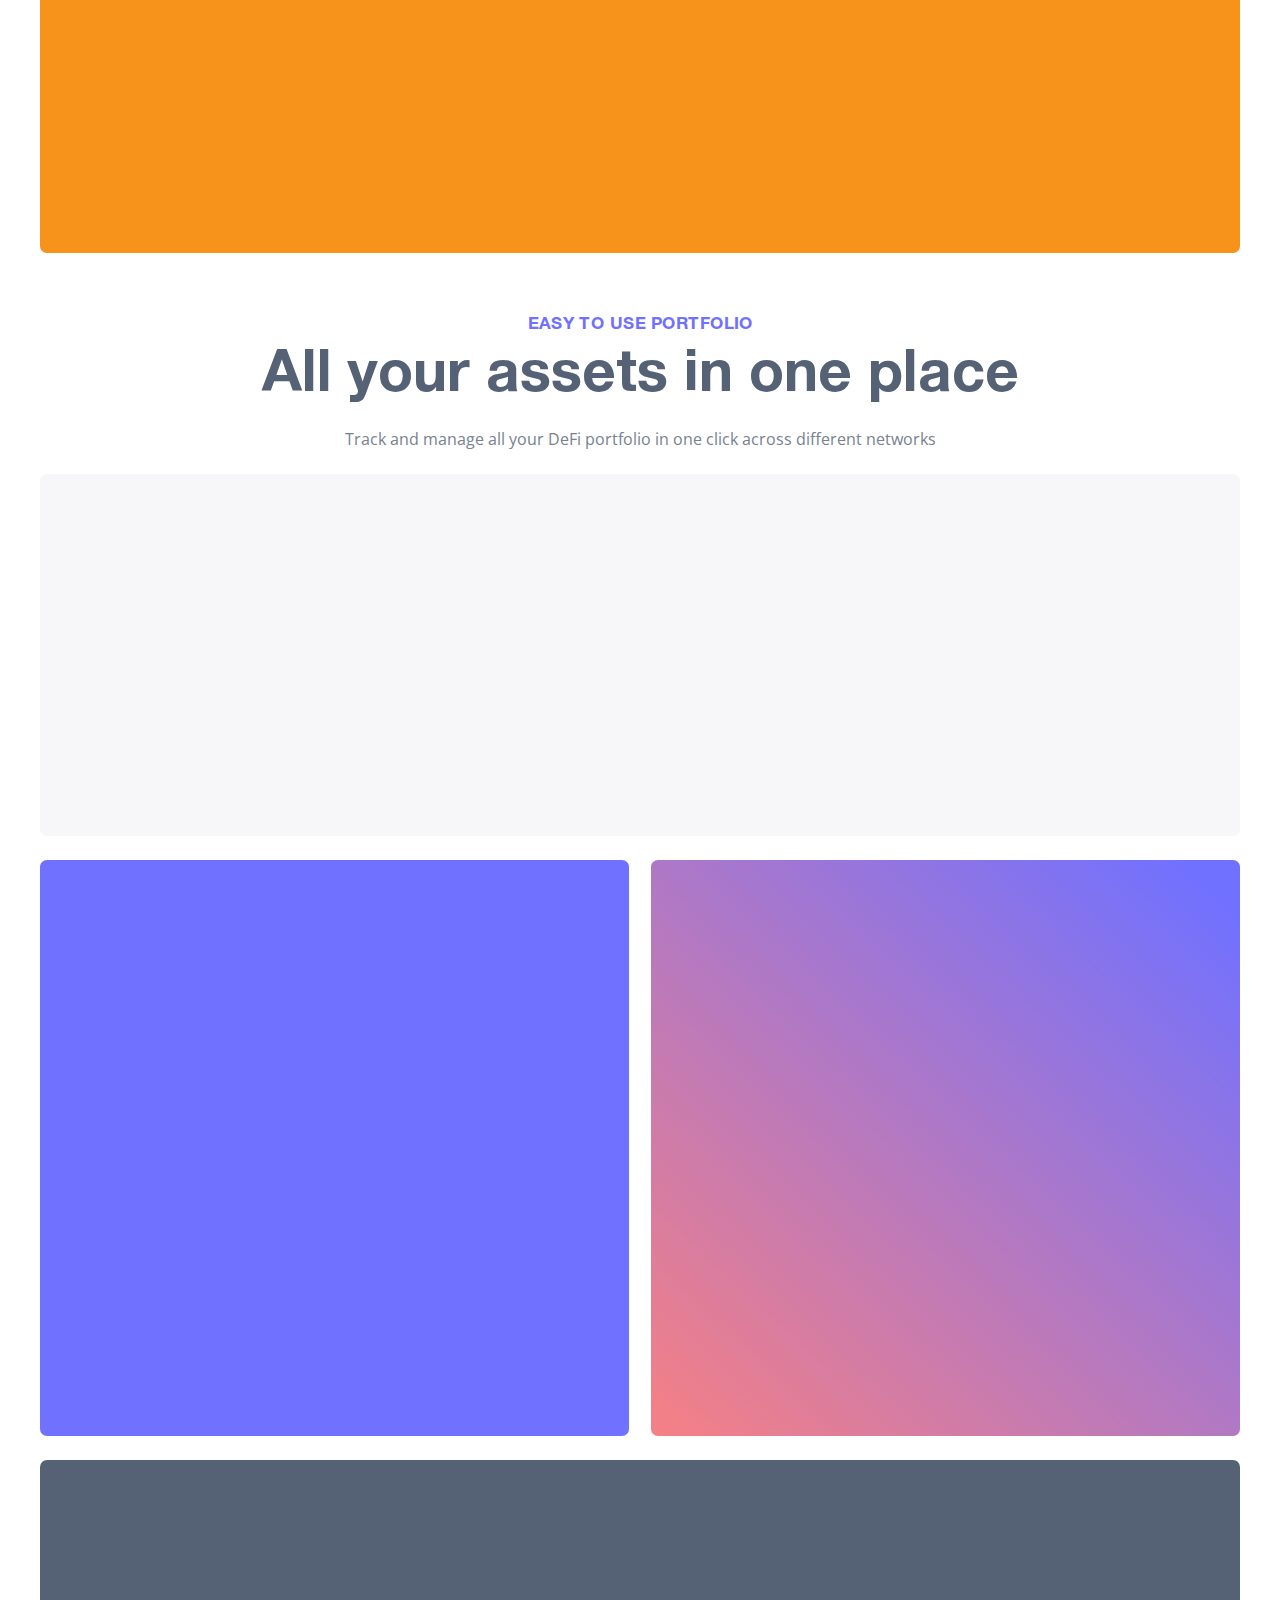
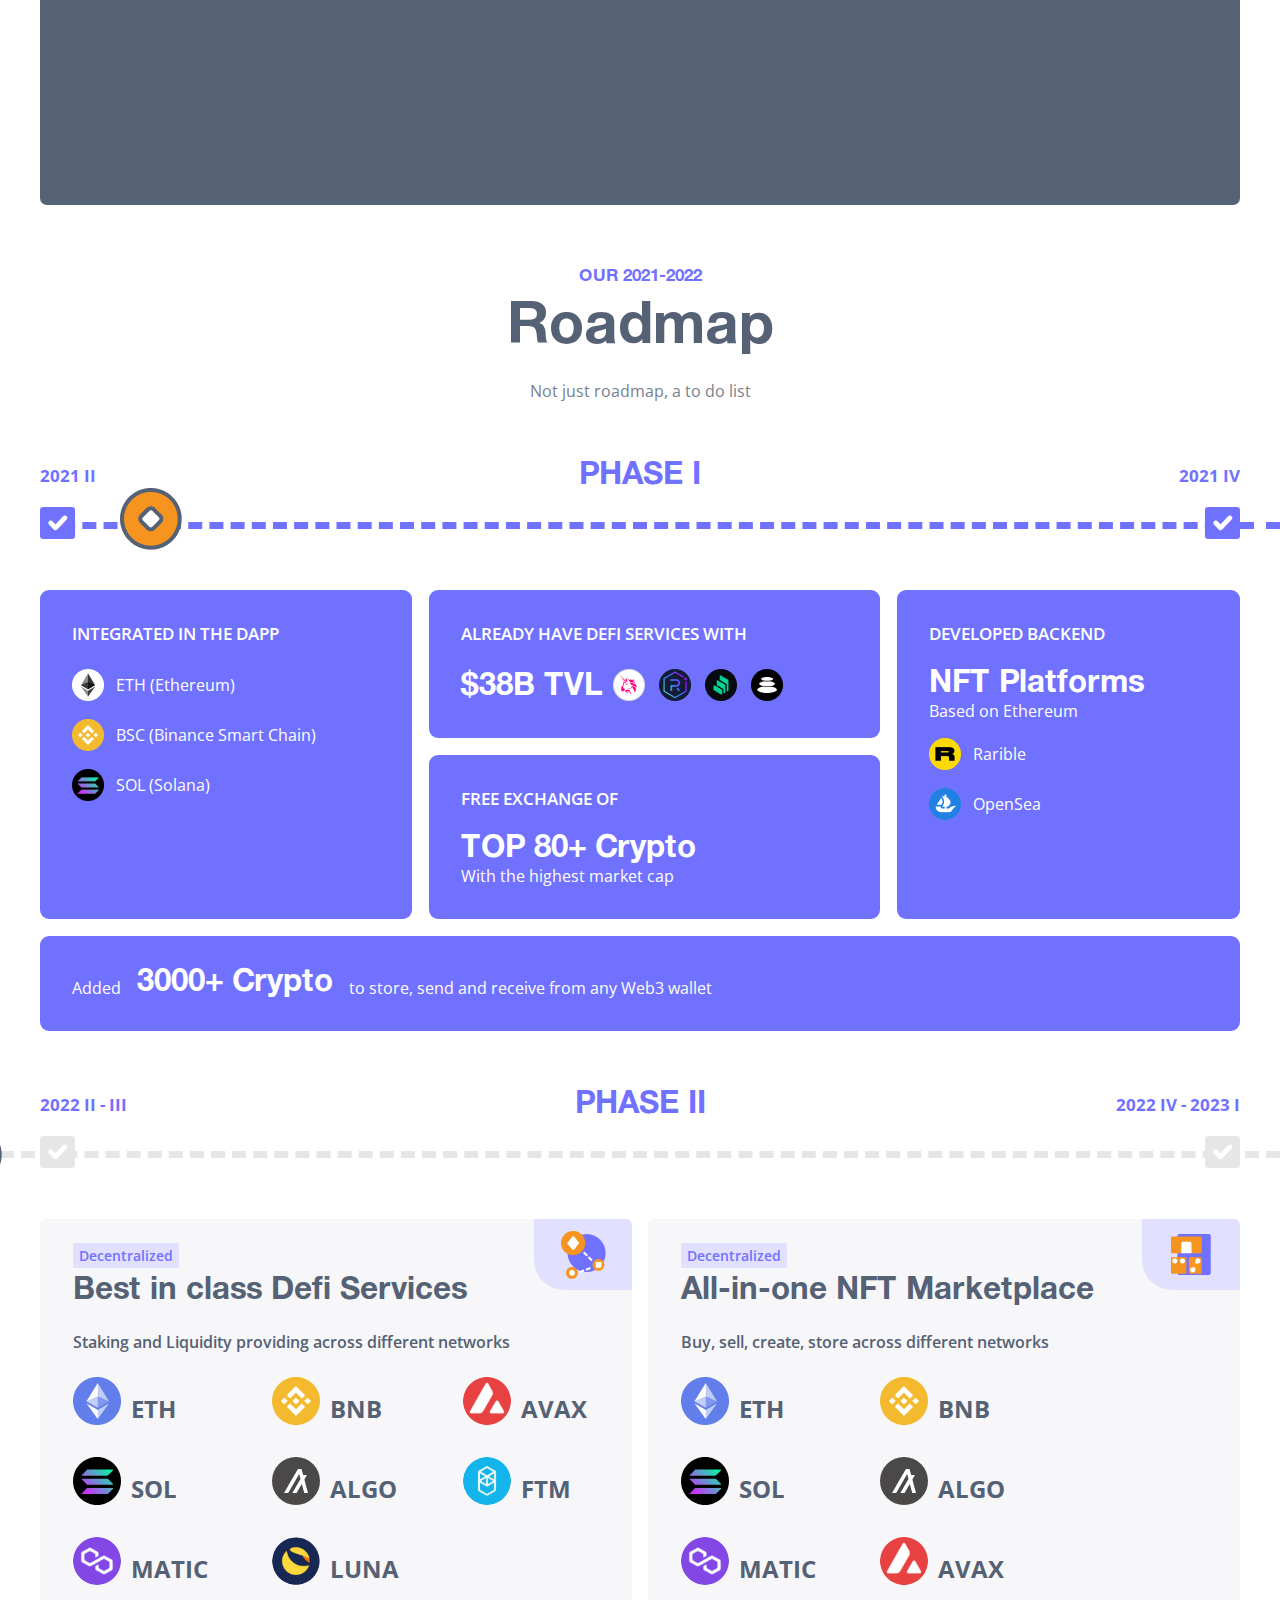
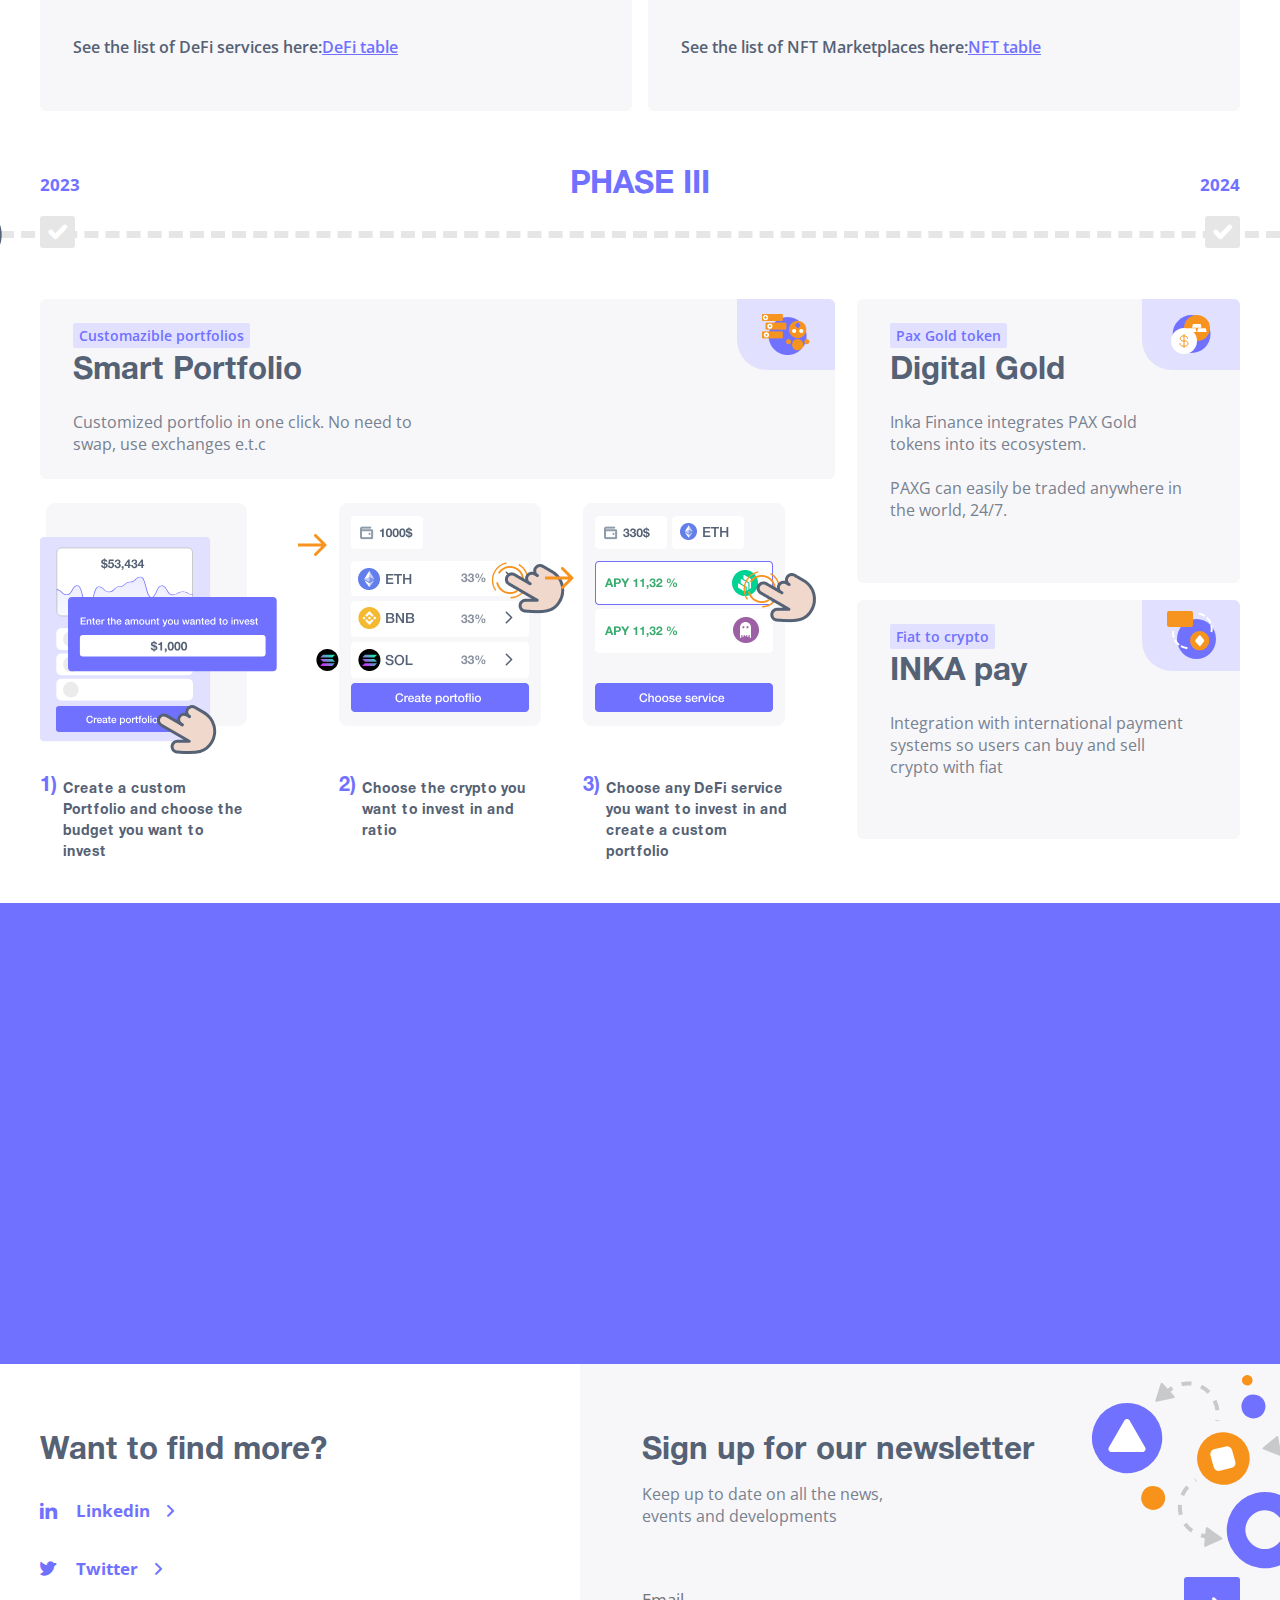
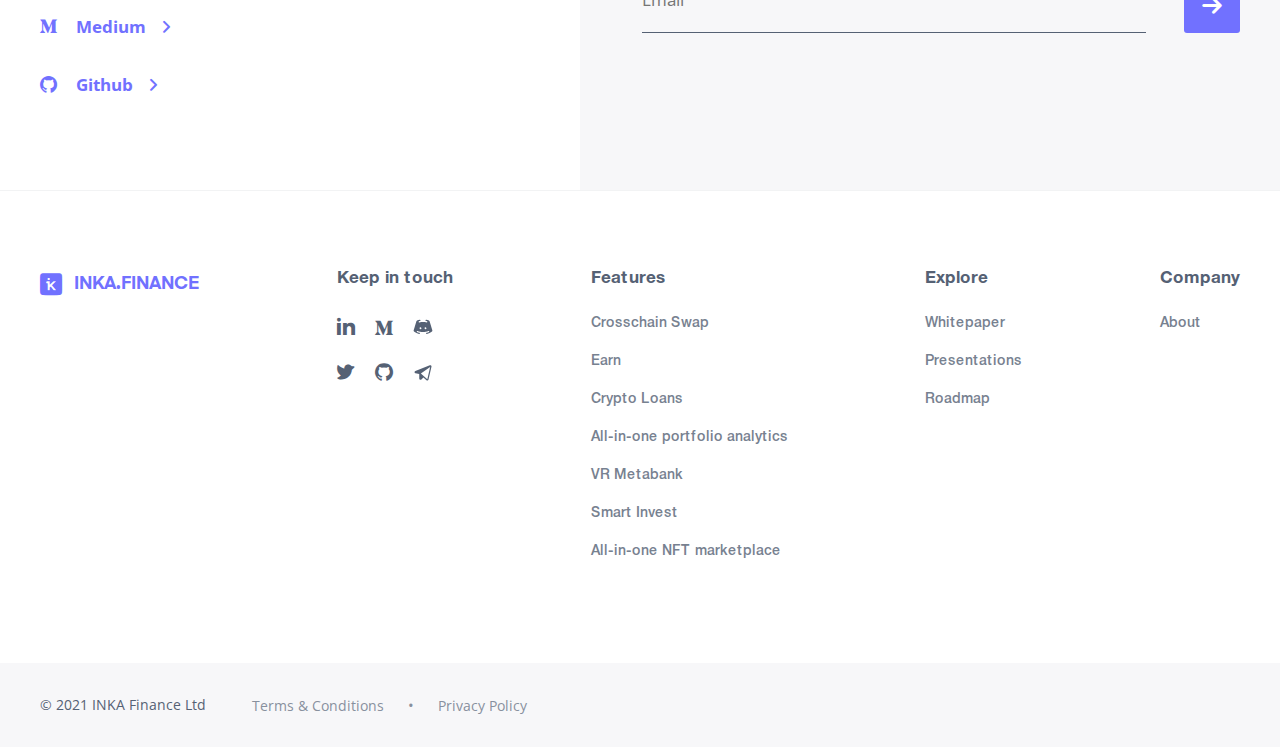
==== commit d05c107d: "12.04.2022" ====
--- a/index.html
+++ b/index.html
@@ -125,7 +125,7 @@
                                     <h3 class="nav__title nav__title_mb">Investors</h3>
                                     <div class="nav__sub-menu-list">
                                         <li class="nav__list-item item">
-                                            <a href="https://docsend.com/view/747i7c9jv3ng6vki" target="_blank">
+                                            <a href="https://docsend.com/view/jxt4di4kpgn6ugxp" target="_blank">
                                                 <div class="item__image">
                                                     <span class="icon-presentation"></span>
                                                 </div>
@@ -141,8 +141,8 @@
                                                     <span class="icon-paper"></span>
                                                 </div>
                                                 <div class="item__text">
-                                                    <h4 class="item__title">Litepaper</span></h4>
-                                                    <p>Check out litepaper to learn more</p>
+                                                    <h4 class="item__title">Whitepaper</span></h4>
+                                                    <p>Check out whitepaper to learn more</p>
                                                 </div>
                                             </a>
                                         </li>
@@ -186,7 +186,7 @@
                             </ul>
                         </li>
                         <li class="header__button">
-                            <a href="#" class="btn"><img class="icon" src="assets/images/icon-join.svg" alt="">Join Beta Test</a>
+                            <a href="https://www.cognitoforms.com/MansurOmar/InkaFinanceClosedBetaTestInstructionsAndroidUsersOnly" class="btn"><img class="icon" src="assets/images/icon-join.svg" alt="">Join Beta Test</a>
                         </li>
                     </ul>
                 </nav>
@@ -212,7 +212,7 @@
                         </p>
                         <div class="first-screen__buttons">
                             <a href="#" class="btn"><img class="icon" src="assets/images/icon-join.svg" alt="">Join Beta Test</a>
-                            <a href="#" class="btn btn_light"><i class="icon icon-paper"></i>Litepaper</a>
+                            <a href="#" class="btn btn_light"><i class="icon icon-paper"></i>Whitepaper</a>
                         </div>
                     </div>
                     <div class="first-screen__right">
@@ -294,7 +294,7 @@
                                 </div>
                             </div>
                             <p class="item__text">
-                                “Thanks to Inka I can use any defi service in one app“
+                                “It is really energy-consuming to <br>use all that apps “
                             </p>
                         </div>
                         <div class="one-app__reviews-item item">
@@ -308,7 +308,7 @@
                                 </div>
                             </div>
                             <p class="item__text">
-                                “It is really easy to use Inka app”
+                                “It is really difficult to jump into <br>DeFi with all these different UIs”
                             </p>
                         </div>
                         <div class="one-app__reviews-item item">
@@ -322,7 +322,7 @@
                                 </div>
                             </div>
                             <p class="item__text">
-                                “Now I can track all my investment in one app“
+                                “It really hard to track my investment <br>across different services“
                             </p>
                         </div>
                     </div>
@@ -618,7 +618,7 @@
                                     FTM
                                 </li>
                             </ul>
-                            <p>See the list of DeFi services here:<a href="#">DeFi table</a></p>
+                            <p>See the list of DeFi services here:<a href="https://docsend.com/view/zqmw9tz3bbxsnb6e" target="_blank">DeFi table</a></p>
                             <div class="item__icon">
                                 <img src="assets/images/roadmap/1.png" alt="1">
                             </div>
@@ -655,7 +655,7 @@
                                     AVAX
                                 </li>
                             </ul>
-                            <p>See the list of NFT Marketplaces here:<a href="#">NFT table</a></p>
+                            <p>See the list of NFT Marketplaces here:<a href="https://docsend.com/view/7zp9q2m76mbrgb2t" target="_blank">NFT table</a></p>
                             <div class="item__icon">
                                 <img src="assets/images/roadmap/2.png" alt="2">
                             </div>
@@ -813,8 +813,8 @@
                     <ul class="footer__list footer__social">
                         <h4 class="footer__title">Keep in touch</h4>
                         <div>
-                        <li class="footer__list-item"><a href="https://www.linkedin.com/company/inka-finance/" class="icon-linkedin" target="_blank"></a><a href="https://inka-finance.medium.com" class="icon-Medium" target="_blank"></a><a href="#" target="_blank"><img src="assets/images/footer/discord.svg" alt="discord"></a></li>
-                        <li class="footer__list-item"><a href="https://twitter.com/inka_finance" class="icon-twitter" target="_blank"></a><a href="https://github.com/Inka-Finance " class="icon-github" target="_blank"></a><a href="#" target="_blank"><img src="assets/images/footer/telegram.svg" alt="telegram"></a></li>
+                        <li class="footer__list-item"><a href="https://www.linkedin.com/company/inka-finance/" class="icon-linkedin" target="_blank"></a><a href="https://inka-finance.medium.com" class="icon-Medium" target="_blank"></a><a href="https://discord.gg/QXjbVTKFzN" target="_blank"><img src="assets/images/footer/discord.svg" alt="discord"></a></li>
+                        <li class="footer__list-item"><a href="https://twitter.com/inka_finance" class="icon-twitter" target="_blank"></a><a href="https://github.com/Inka-Finance " class="icon-github" target="_blank"></a><a href="https://t.me/+5WAqKXGS0tRiYmNi" target="_blank"><img src="assets/images/footer/telegram.svg" alt="telegram"></a></li>
                         </div>
                     </ul>
                     <ul class="footer__list">
@@ -829,8 +829,8 @@
                     </ul>
                     <ul class="footer__list">
                         <h4 class="footer__title">Explore</h4>
-                        <li class="footer__list-item"><a href="https://docsend.com/view/4gwsfbhxuqc28wjc" target="_blank">Litepaper</a></li>
-                        <li class="footer__list-item"><a href="https://docsend.com/view/747i7c9jv3ng6vki" target="_blank">Presentations</a></li>
+                        <li class="footer__list-item"><a href="https://docsend.com/view/4gwsfbhxuqc28wjc" target="_blank">Whitepaper</a></li>
+                        <li class="footer__list-item"><a href="https://docsend.com/view/jxt4di4kpgn6ugxp" target="_blank">Presentations</a></li>
                         <li class="footer__list-item"><a href="#roadmap">Roadmap</a></li>
                     </ul>
                     <ul class="footer__list">
--- a/css/style.css
+++ b/css/style.css
@@ -171,7 +171,7 @@
 }
 
 .header .nav .btn {
-  padding: 10px 33px;
+  padding: 13px 29px;
 }
 
 .header .nav a:hover .nav__title, .header .nav a:hover .item__title {
@@ -1911,6 +1911,7 @@
   top: 0;
   left: 0;
   z-index: -1;
+  margin-left: -10px;
 }
 
 .cta .description {
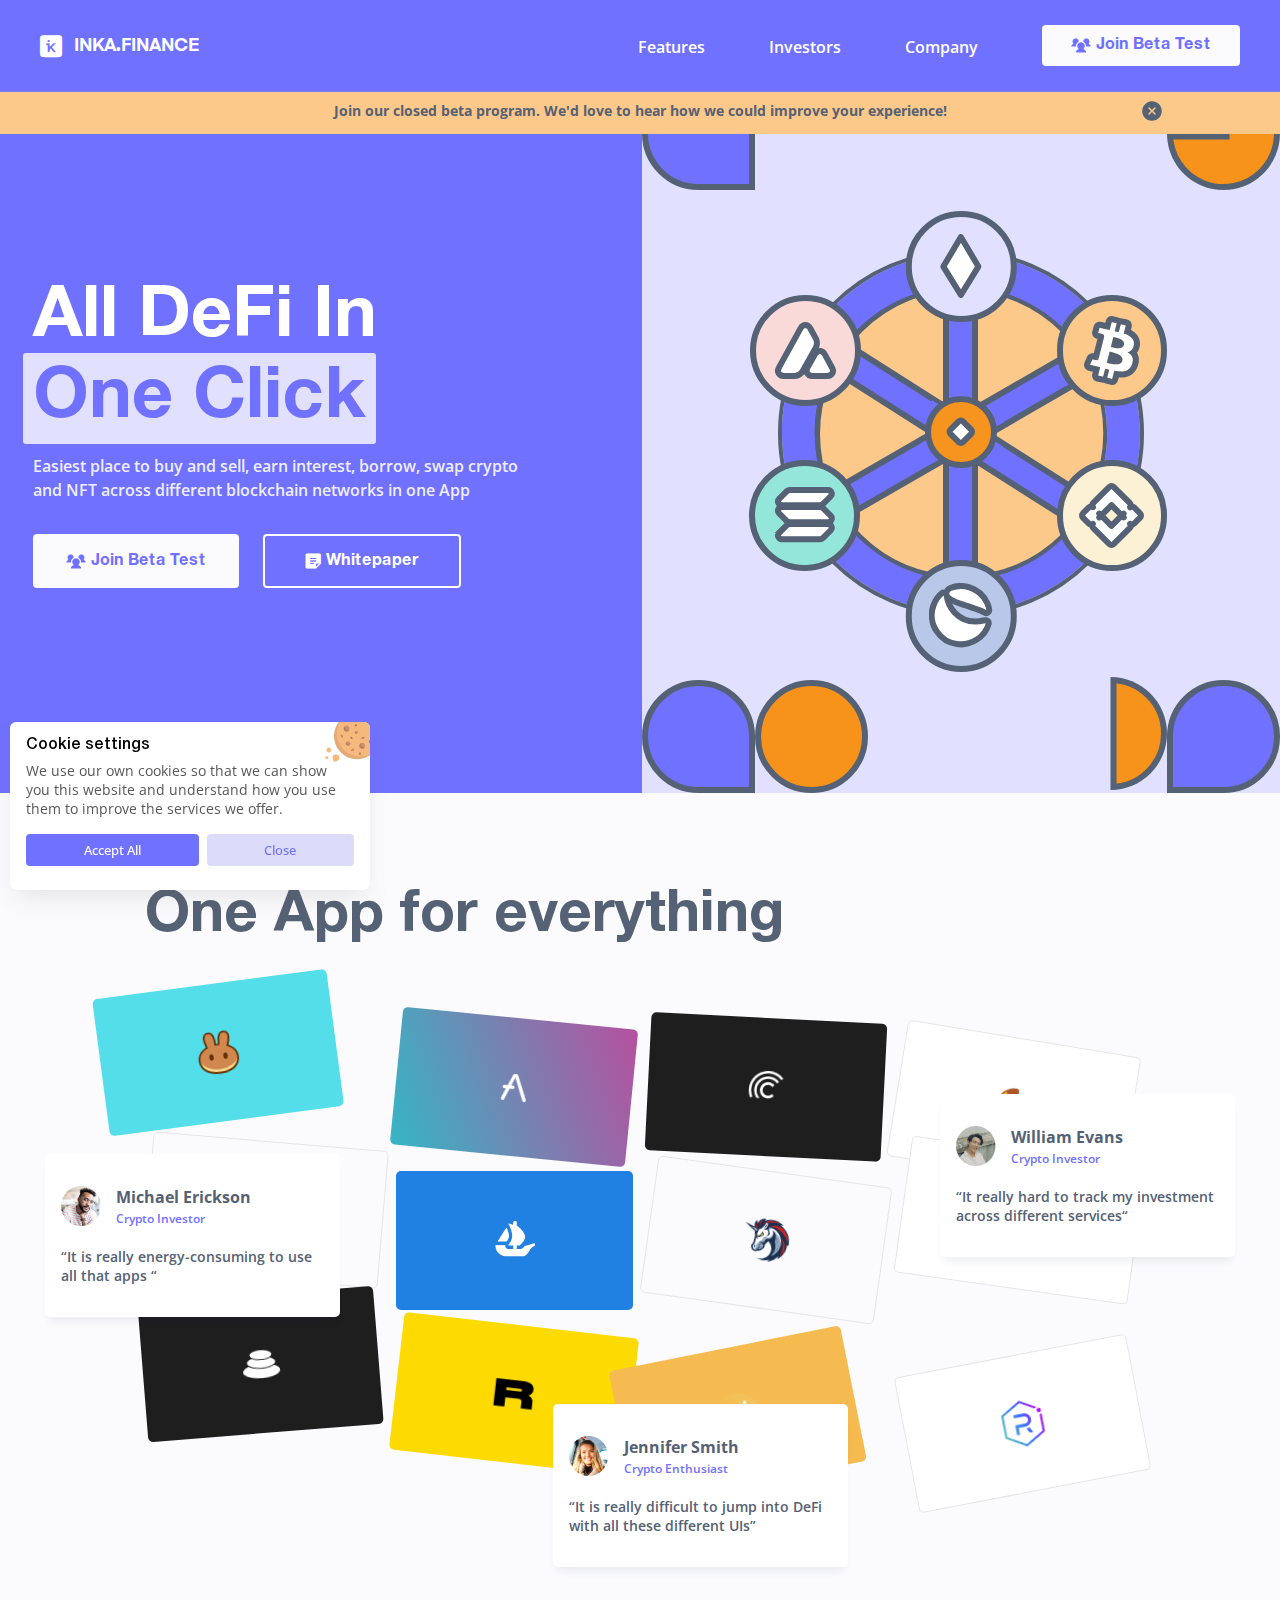
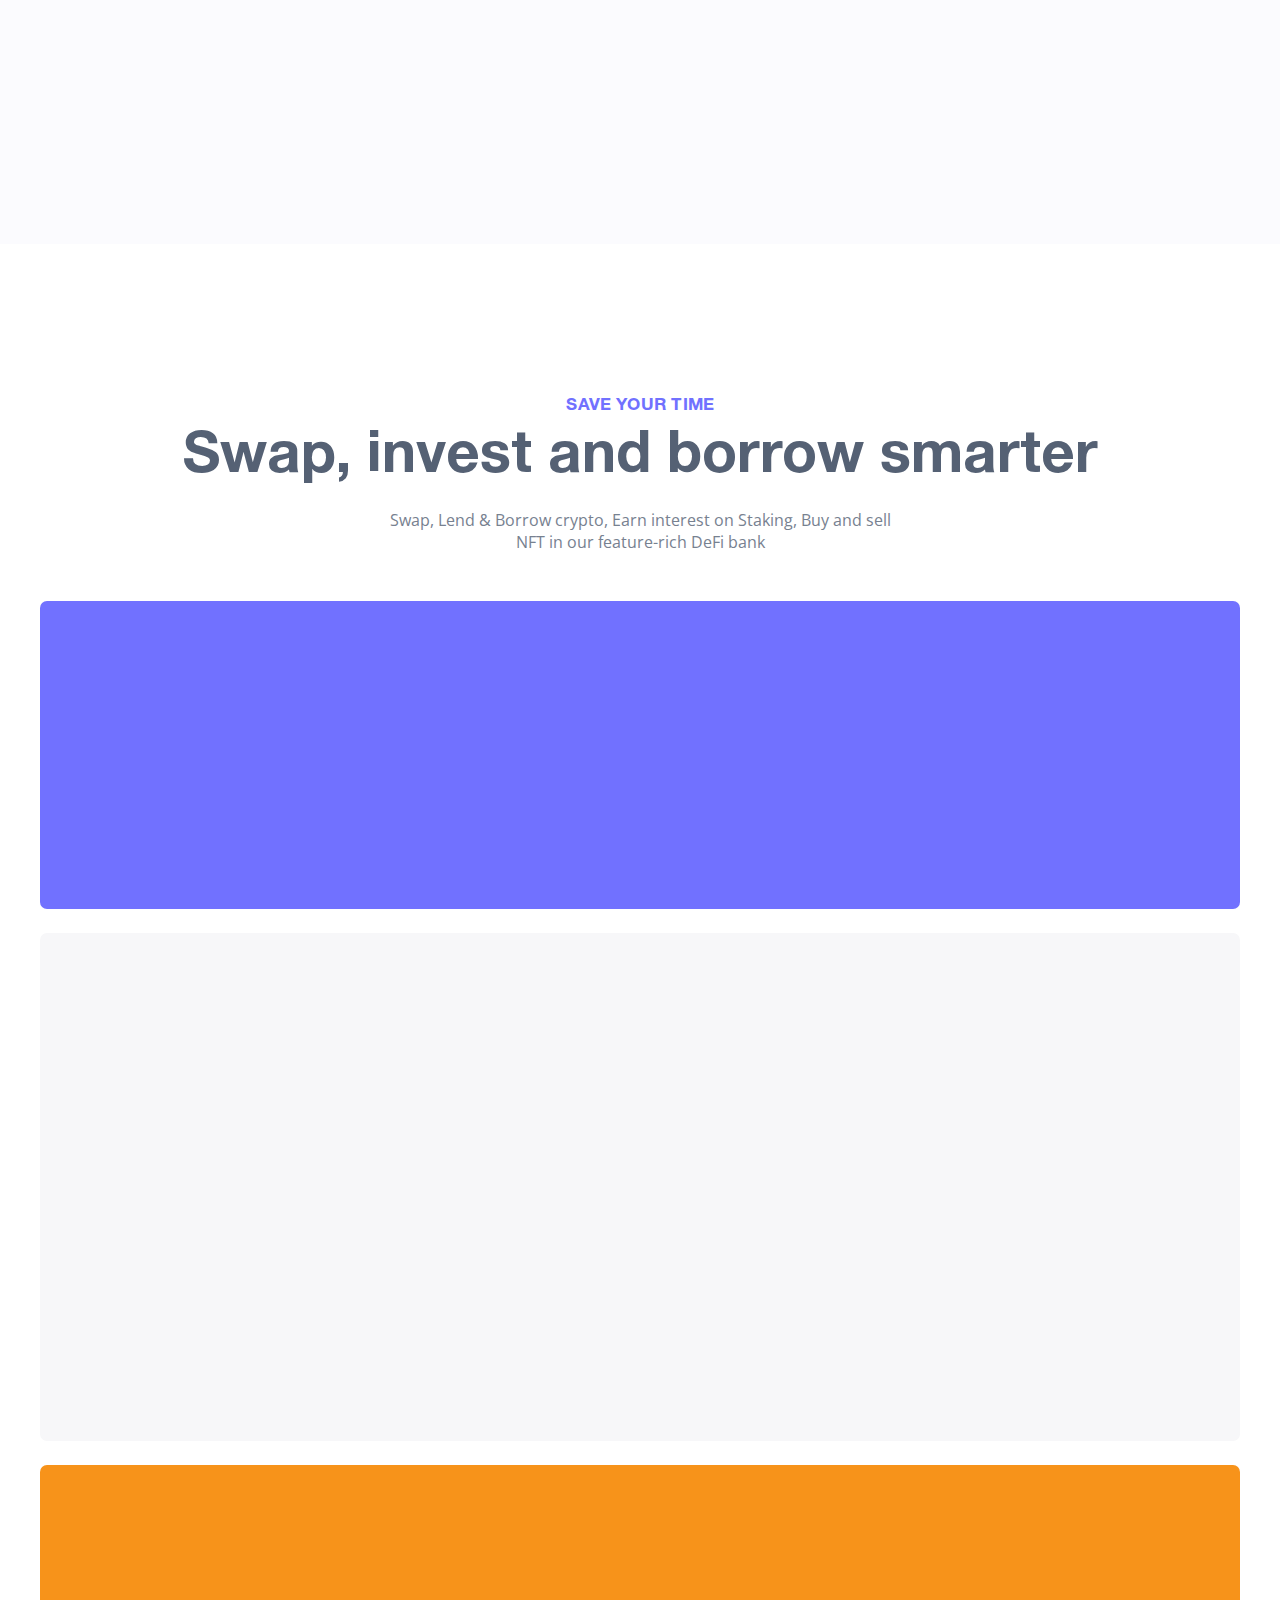
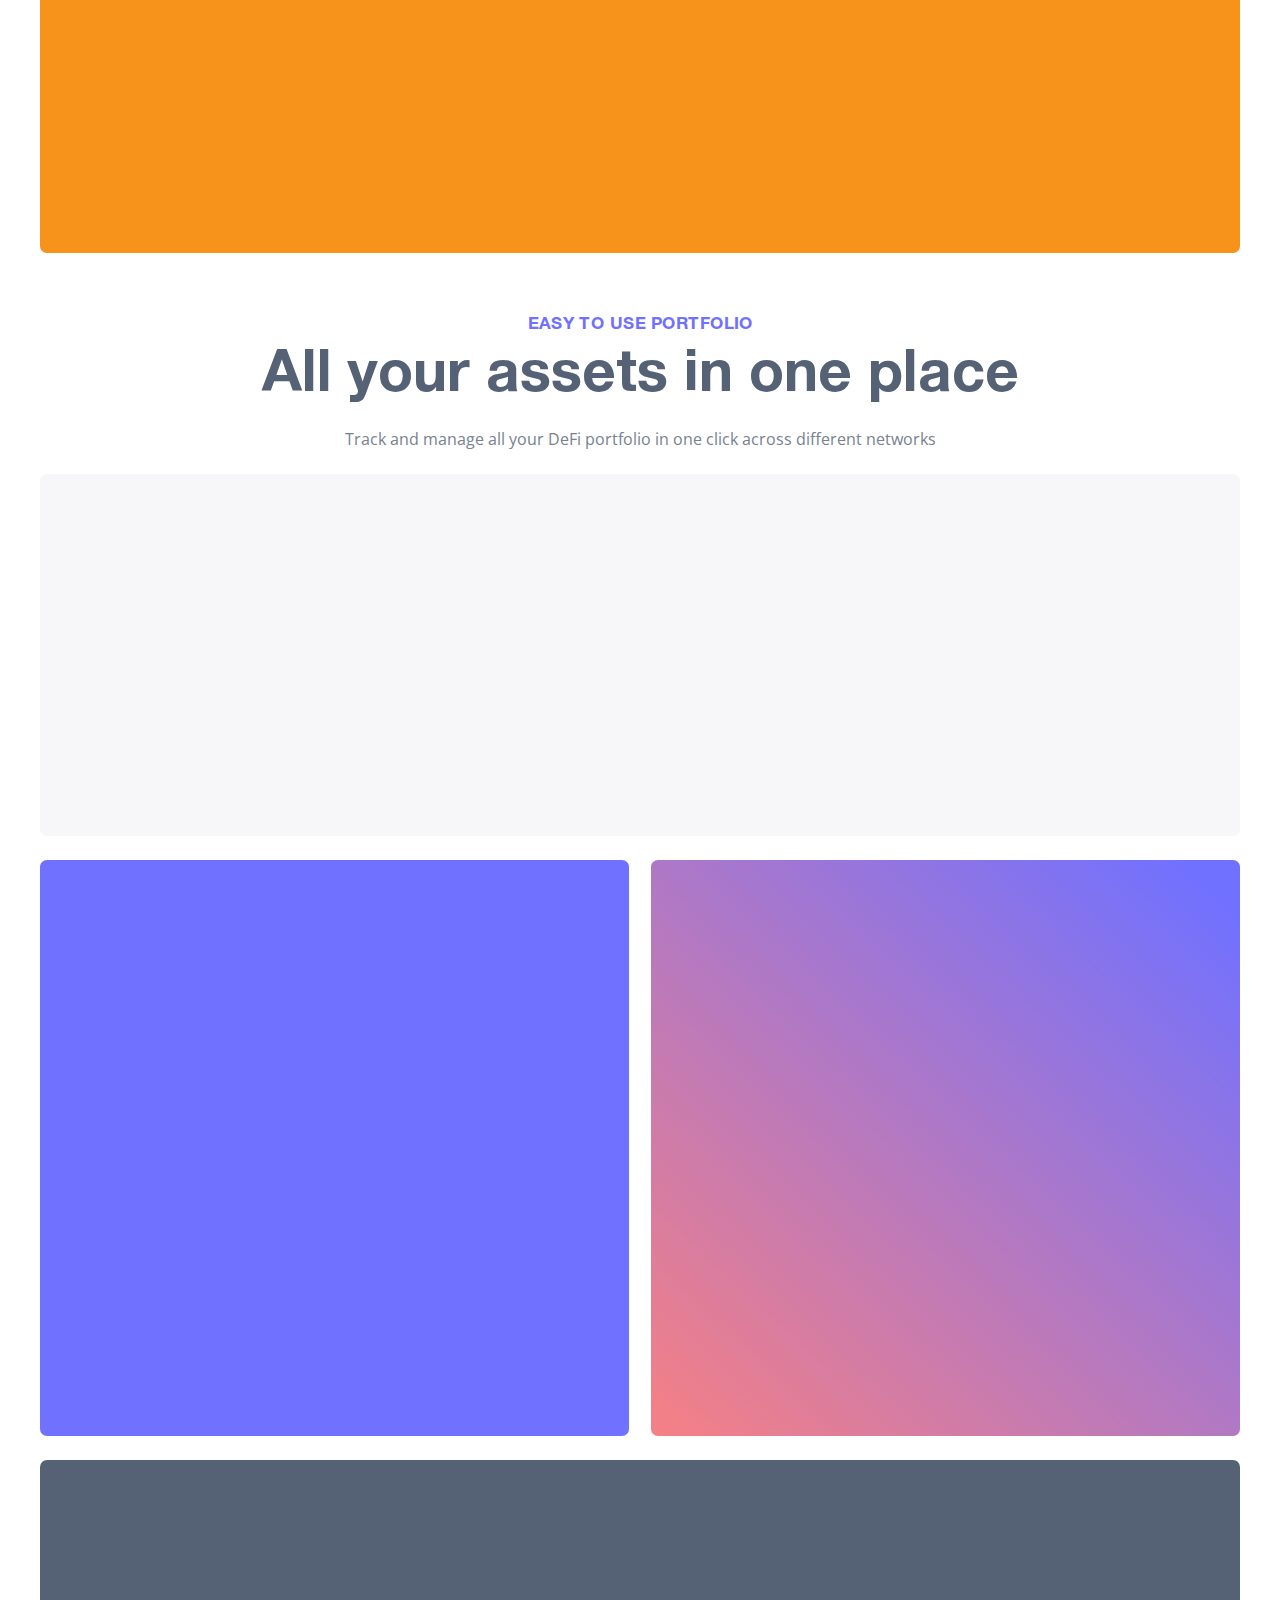
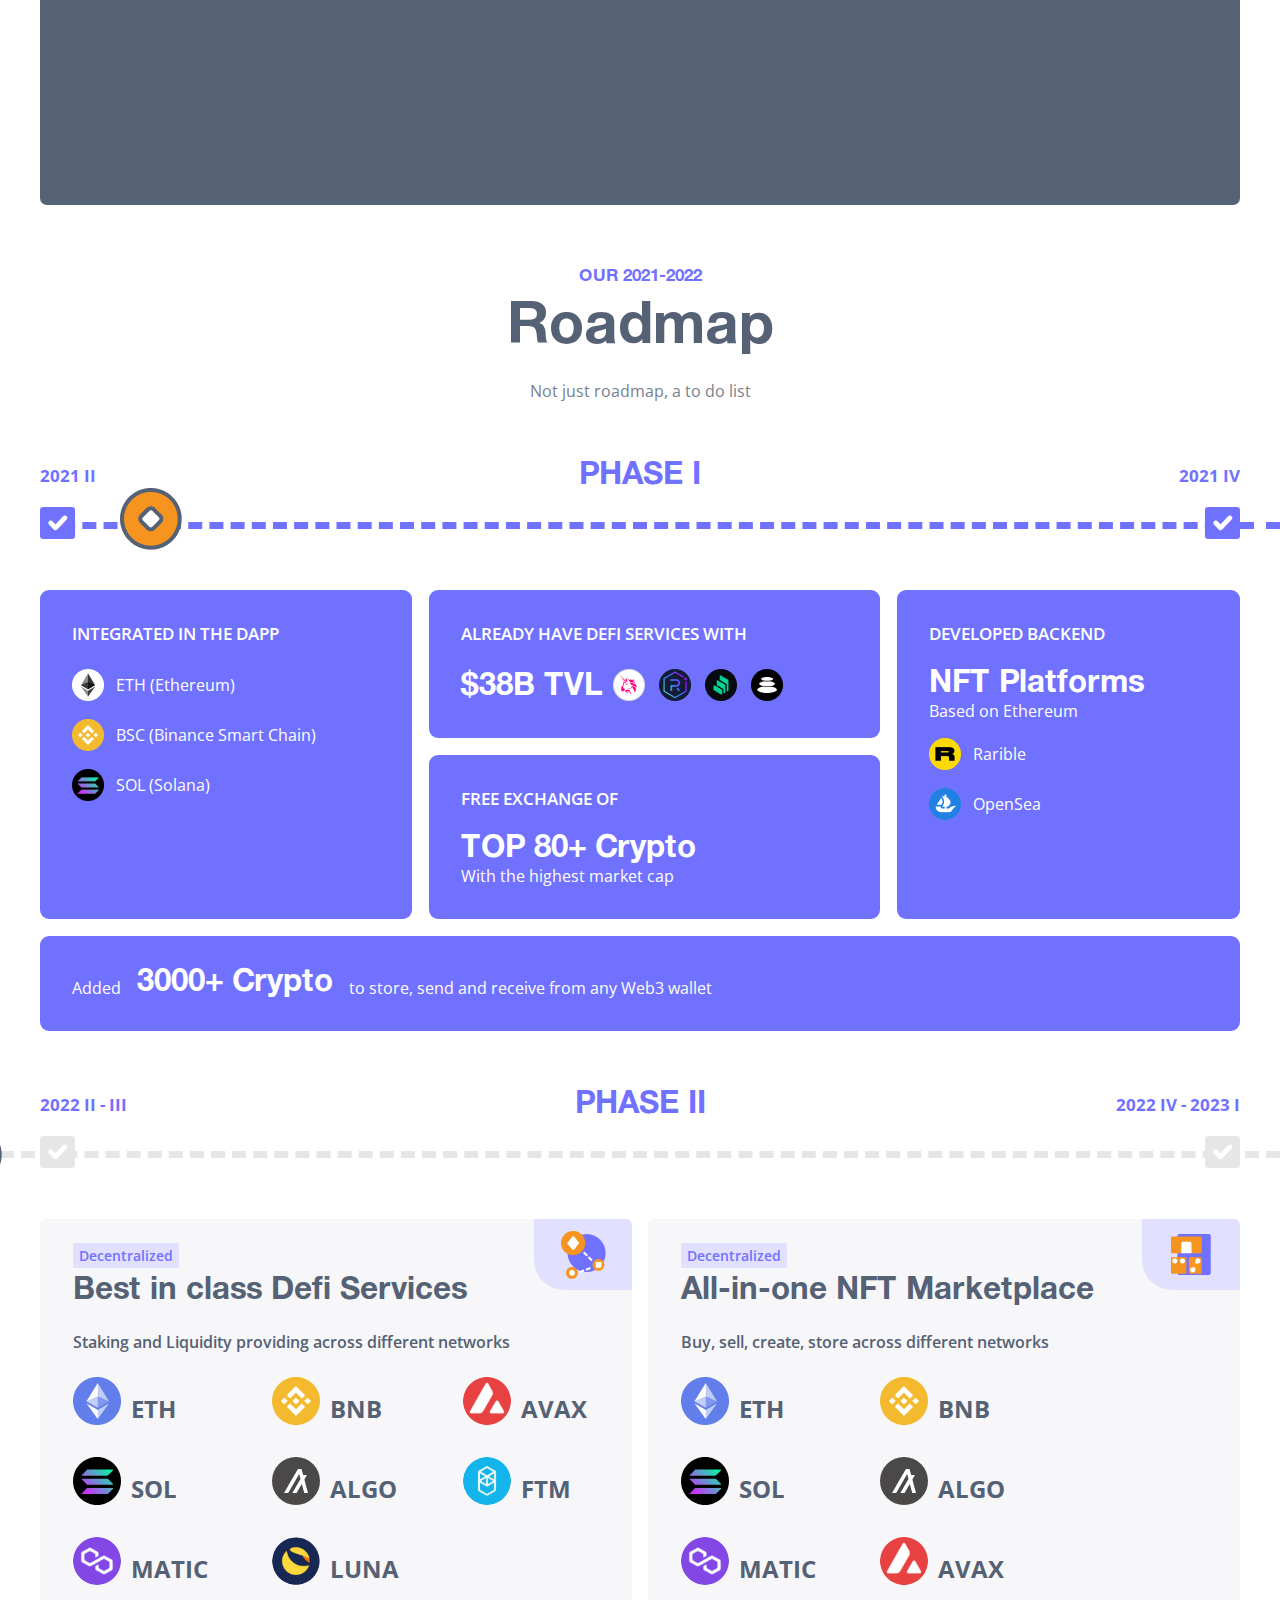
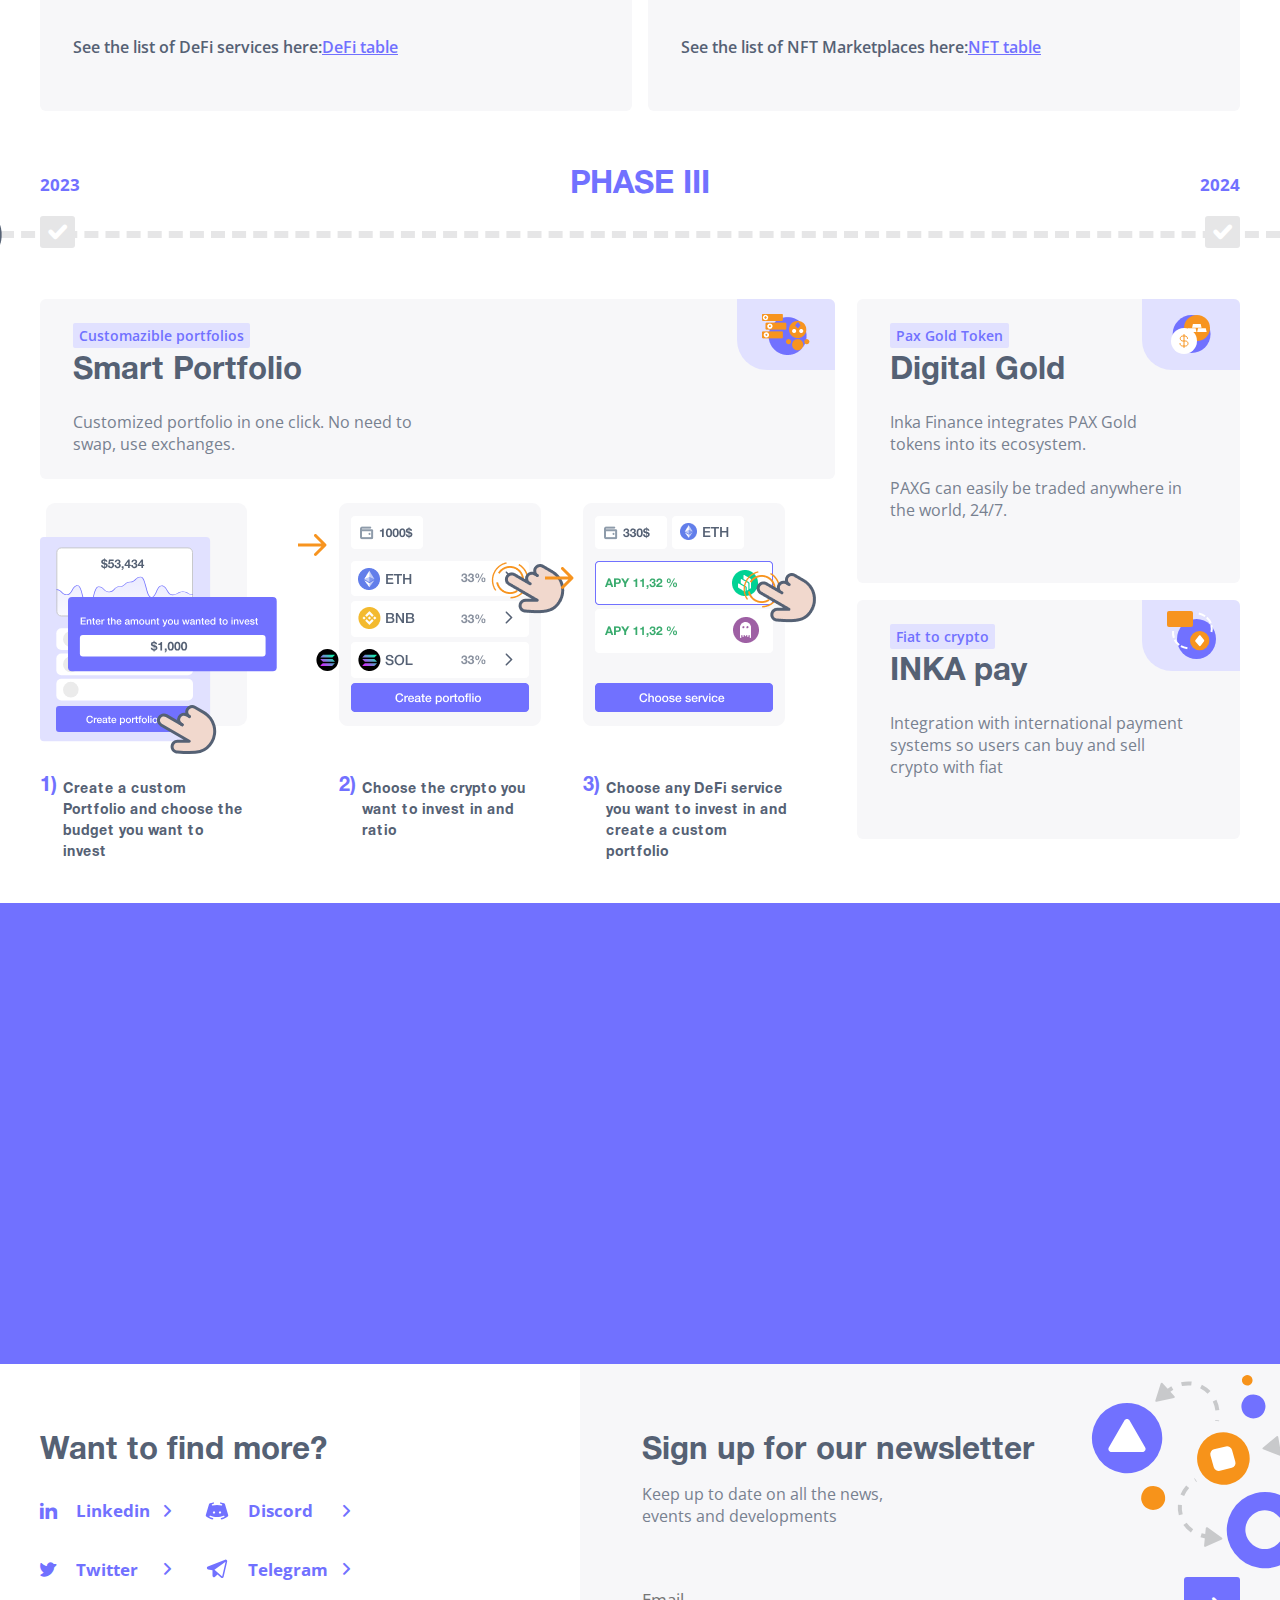
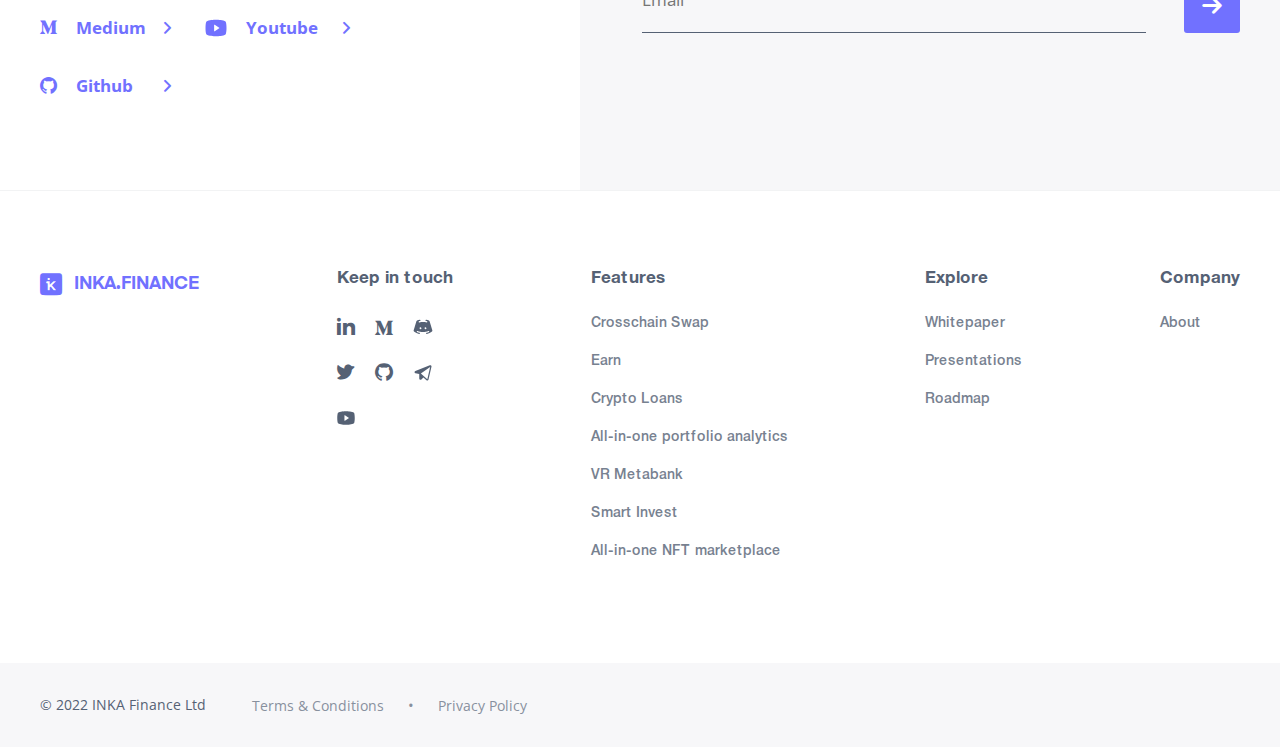
==== commit d4dab9b1: "20.04.2022" ====
--- a/index.html
+++ b/index.html
@@ -36,84 +36,94 @@
                             <ul class="nav__sub-menu nav__sub-menu_features">
                                 <div class="nav__sub-menu-body">
                                     <a href="#"><h3 class="nav__title">Discover Inka <span class="icon-arrow"></span></h3></a>
-                                    <div class="nav__sub-menu-list">
-                                        <li class="nav__list-item item">
-                                            <a href="#swap">
-                                                <div class="item__image">
-                                                    <img src="assets/images/menu/cross-chain.svg" alt="cross-chain">
-                                                </div>
-                                                <div class="item__text">
-                                                    <h4 class="item__title">Cross-chain swap</h4>
-                                                    <p>Swap crypto across different networks</p>
-                                                </div>
-                                            </a>
-                                        </li>
-                                        <li class="nav__list-item item">
-                                            <a href="#earn">
-                                                <div class="item__image">
-                                                    <img src="assets/images/menu/earn.svg" alt="earn">
-                                                </div>
-                                                <div class="item__text">
-                                                    <h4 class="item__title">Earn</h4>
-                                                    <p>Get up to 15% in crypto</p>
-                                                </div>
-                                            </a>
-                                        </li>
-                                        <li class="nav__list-item item">
-                                            <a href="#crypto-loans">
-                                                <div class="item__image">
-                                                    <img src="assets/images/menu/crypto-loans.svg" alt="crypto">
-                                                </div>
-                                                <div class="item__text">
-                                                    <h4 class="item__title">Crypto Loans</h4>
-                                                    <p>Borrow crypto using BTC or ETH </p>
-                                                </div>
-                                            </a>
-                                        </li>
-                                        <li class="nav__list-item item">
-                                            <a href="#smart-invest">
-                                                <div class="item__image">
-                                                    <img src="assets/images/menu/smart-invest.svg" alt="smart-invest">
-                                                </div>
-                                                <div class="item__text">
-                                                    <h4 class="item__title">Smart invest</h4>
-                                                    <p>Let our AI to help your form portfolio</p>
-                                                </div>
-                                            </a>
-                                        </li>
-                                        <li class="nav__list-item item">
-                                            <a href="#vr-metabank">
-                                                <div class="item__image">
-                                                    <img src="assets/images/menu/vr-metabank.svg" alt="vr-metabank">
-                                                </div>
-                                                <div class="item__text">
-                                                    <h4 class="item__title">VR metabank</h4>
-                                                    <p>Use our services in virtual reality</p>
-                                                </div>
-                                            </a>
-                                        </li>
-                                        <li class="nav__list-item item">
-                                            <a href="#marketplace">
-                                                <div class="item__image">
-                                                    <img src="assets/images/menu/all-in-one.svg" alt="all-in-one">
-                                                </div>
-                                                <div class="item__text">
-                                                    <h4 class="item__title">All in one NFT Marketplace</h4>
-                                                    <p>Buy/sell/store crypto collectibles</p>
-                                                </div>
-                                            </a>
-                                        </li>
-                                        <li class="nav__list-item item">
-                                            <a href="#portfolio">
-                                                <div class="item__image">
-                                                    <img src="assets/images/menu/all-in-one-wallet.svg" alt="all-in-one-wallet">
-                                                </div>
-                                                <div class="item__text">
-                                                    <h4 class="item__title">All in one Portfolio Analytics</h4>
-                                                    <p>Wallet with detailed analytics <br> of your investments</p>
-                                                </div>
-                                            </a>
-                                        </li>
+                                    <div class="nav__sub-menu-container">
+                                        <div class="nav__sub-menu-list">
+                                            <li class="nav__list-item item">
+                                                <a href="#swap">
+                                                    <div class="item__image">
+                                                        <img src="assets/images/menu/cross-chain.svg" alt="cross-chain">
+                                                    </div>
+                                                    <div class="item__text">
+                                                        <h4 class="item__title">Cross-chain swap</h4>
+                                                        <p>Swap crypto across different networks</p>
+                                                    </div>
+                                                </a>
+                                            </li>
+                                            <li class="nav__list-item item">
+                                                <a href="#earn">
+                                                    <div class="item__image">
+                                                        <img src="assets/images/menu/earn.svg" alt="earn">
+                                                    </div>
+                                                    <div class="item__text">
+                                                        <h4 class="item__title">Earn</h4>
+                                                        <p>Get up to 15% in crypto</p>
+                                                    </div>
+                                                </a>
+                                            </li>
+                                            <li class="nav__list-item item">
+                                                <a href="#crypto-loans">
+                                                    <div class="item__image">
+                                                        <img src="assets/images/menu/crypto-loans.svg" alt="crypto">
+                                                    </div>
+                                                    <div class="item__text">
+                                                        <h4 class="item__title">Crypto Loans</h4>
+                                                        <p>Borrow crypto using BTC or ETH </p>
+                                                    </div>
+                                                </a>
+                                            </li>
+                                            <li class="nav__list-item item">
+                                                <a href="#smart-invest">
+                                                    <div class="item__image">
+                                                        <img src="assets/images/menu/smart-invest.svg" alt="smart-invest">
+                                                    </div>
+                                                    <div class="item__text">
+                                                        <h4 class="item__title">Smart invest</h4>
+                                                        <p>Let our AI to help your form portfolio</p>
+                                                    </div>
+                                                </a>
+                                            </li>
+                                            <li class="nav__list-item item">
+                                                <a href="#vr-metabank">
+                                                    <div class="item__image">
+                                                        <img src="assets/images/menu/vr-metabank.svg" alt="vr-metabank">
+                                                    </div>
+                                                    <div class="item__text">
+                                                        <h4 class="item__title">VR metabank</h4>
+                                                        <p>Use our services in virtual reality</p>
+                                                    </div>
+                                                </a>
+                                            </li>
+                                            <li class="nav__list-item item">
+                                                <a href="#marketplace">
+                                                    <div class="item__image">
+                                                        <img src="assets/images/menu/all-in-one.svg" alt="all-in-one">
+                                                    </div>
+                                                    <div class="item__text">
+                                                        <h4 class="item__title">All in one NFT Marketplace</h4>
+                                                        <p>Buy/sell/store crypto collectibles</p>
+                                                    </div>
+                                                </a>
+                                            </li>
+                                            <li class="nav__list-item item">
+                                                <a href="#portfolio">
+                                                    <div class="item__image">
+                                                        <img src="assets/images/menu/all-in-one-wallet.svg" alt="all-in-one-wallet">
+                                                    </div>
+                                                    <div class="item__text">
+                                                        <h4 class="item__title">All in one Portfolio Analytics</h4>
+                                                        <p>Wallet with detailed analytics <br> of your investments</p>
+                                                    </div>
+                                                </a>
+                                            </li>
+                                        </div>
+                                        <div class="nav__sub-menu-video video">
+                                            <h5 class="video__title">
+                                                Watch the short video
+                                            </h5>
+                                            <div class="video__container">
+                                                <iframe width="100%" height="100%" src="https://www.youtube.com/embed/Q9XQT14fZhU?controls=0&showinfo=0" title="YouTube video player" frameborder="0" allow="autoplay; picture-in-picture" allowfullscreen></iframe>
+                                            </div>
+                                        </div>
                                     </div>
                                 </div>
                             </ul>
@@ -674,7 +684,7 @@
                                 <h2 class="title2">
                                     Smart Portfolio
                                 </h2>
-                                <p>Customized portfolio in one click. No need to<br>swap, use exchanges e.t.c</p>
+                                <p>Customized portfolio in one click. No need to<br>swap, use exchanges.</p>
                                 <div class="item__icon">
                                     <img src="assets/images/roadmap/7.png" alt="7">
                                 </div>
@@ -719,7 +729,7 @@
                         </div>
                         <div class="roadmap__right">
                             <div class="roadmap__phase-item item">
-                                <h3 class="item__suptitle">Pax Gold token</h3>
+                                <h3 class="item__suptitle">Pax Gold Token</h3>
                                 <h2 class="title2">
                                     Digital Gold
                                 </h2>
@@ -784,6 +794,9 @@
                            <li class="cta__list-item"><a href="https://twitter.com/inka_finance" ><span class="icon-twitter"></span>Twitter</a></li>
                            <li class="cta__list-item"><a href="https://inka-finance.medium.com" ><span class="icon-Medium"></span> Medium</a></li>
                            <li class="cta__list-item"><a href="https://github.com/Inka-Finance" ><span class="icon-github"></span>Github</a></li>
+                           <li class="cta__list-item"><a href="https://discord.gg/QXjbVTKFzN" ><img src="assets/images/footer/discord-big.svg" alt="discord"></span>Discord</a></li>
+                           <li class="cta__list-item"><a href="https://t.me/inka_finance" ><img src="assets/images/footer/telegram-big.svg" alt="telegram">Telegram</a></li>
+                           <li class="cta__list-item"><a href="https://www.youtube.com/channel/UC6ztsyShFQKXZDuQNFG_p-Q/videos" ><img src="assets/images/footer/youtube-big.svg" alt="youtube">Youtube</a></li>
                        </ul>
                    </div>
                    <div class="cta__sign-up">
@@ -815,6 +828,7 @@
                         <div>
                         <li class="footer__list-item"><a href="https://www.linkedin.com/company/inka-finance/" class="icon-linkedin" target="_blank"></a><a href="https://inka-finance.medium.com" class="icon-Medium" target="_blank"></a><a href="https://discord.gg/QXjbVTKFzN" target="_blank"><img src="assets/images/footer/discord.svg" alt="discord"></a></li>
                         <li class="footer__list-item"><a href="https://twitter.com/inka_finance" class="icon-twitter" target="_blank"></a><a href="https://github.com/Inka-Finance " class="icon-github" target="_blank"></a><a href="https://t.me/+5WAqKXGS0tRiYmNi" target="_blank"><img src="assets/images/footer/telegram.svg" alt="telegram"></a></li>
+                        <li class="footer__list-item"><a href="https://t.me/+5WAqKXGS0tRiYmNi" target="_blank"><img src="assets/images/footer/youtube.svg" alt="youtube"></a></li>
                         </div>
                     </ul>
                     <ul class="footer__list">
@@ -842,7 +856,7 @@
             <div class="footer__bottom">
                 <div class="container">
                     <span class="copyright">
-                        © 2021 INKA Finance Ltd
+                        © 2022 INKA Finance Ltd
                     </span>
                     <div>
                         <a href="https://www.termsofusegenerator.net/live.php?token=aU7t289Lgwg1KRO05ssLqTaYXlDNVR3A" target="_blank">
--- a/css/style.css
+++ b/css/style.css
@@ -276,6 +276,53 @@
   color: #7171FF;
   font-family: icomoon;
   font-size: 12px;
+}
+
+.header .nav__sub-menu_features {
+  right: 0;
+  -webkit-transform: translateX(50%);
+          transform: translateX(50%);
+}
+
+.header .nav__sub-menu_features .nav__sub-menu-body {
+  max-width: 1151px;
+}
+
+.header .nav__sub-menu_features .nav__sub-menu-container {
+  display: -webkit-box;
+  display: -ms-flexbox;
+  display: flex;
+}
+
+.header .nav__sub-menu_features .video {
+  margin-top: -46px;
+}
+
+.header .nav__sub-menu_features .video__title {
+  color: #556174;
+  font-family: 'Open Sans';
+  font-style: normal;
+  font-weight: 700;
+  font-size: 14px;
+  margin-bottom: 18px;
+}
+
+.header .nav__sub-menu_features .video__container {
+  width: 391px;
+  height: 221px;
+  position: relative;
+  overflow: hidden;
+  border-radius: 10px;
+}
+
+.header .nav__sub-menu_features .video__container iframe {
+  position: absolute;
+  -o-object-fit: cover;
+     object-fit: cover;
+}
+
+.header .nav__sub-menu_features .video__container iframe .ytp-chrome-top {
+  opacity: 0 !important;
 }
 
 .header .nav__sub-menu_investors {
@@ -543,6 +590,22 @@
             box-shadow: none;
     background: #FBFBFE;
   }
+  .nav_active .nav__has-child .nav__sub-menu_features {
+    -webkit-transform: translate(0);
+            transform: translate(0);
+  }
+  .nav_active .nav__has-child .nav__sub-menu_features .video {
+    margin-top: 20px;
+  }
+  .nav_active .nav__has-child .nav__sub-menu-container {
+    display: -webkit-box;
+    display: -ms-flexbox;
+    display: flex;
+    -webkit-box-orient: vertical;
+    -webkit-box-direction: normal;
+        -ms-flex-direction: column;
+            flex-direction: column;
+  }
   .nav_active .nav__has-child .nav__sub-menu .nav__sub-menu-body {
     padding: 32px 20px;
     -webkit-box-shadow: none;
@@ -670,6 +733,12 @@
         }
     }
 }*/
+@media screen and (max-width: 422px) {
+  .header .nav__sub-menu_features .video__container {
+    width: 100%;
+  }
+}
+
 @media screen and (max-width: 600px) {
   .title {
     font-size: 33.2px;
@@ -1858,6 +1927,17 @@
   margin-bottom: 32px;
 }
 
+.cta__list {
+  display: -ms-grid;
+  display: grid;
+  grid-auto-flow: column;
+  -ms-grid-columns: 131px 145px;
+      grid-template-columns: 131px 145px;
+  -ms-grid-rows: auto auto auto auto;
+  grid-template-rows: auto auto auto auto;
+  grid-column-gap: 34px;
+}
+
 .cta .cta__list-item {
   margin-bottom: 35px;
   display: -webkit-box;
@@ -1873,7 +1953,7 @@
   font-family: icomoon;
   color: #7171FF;
   font-size: 12px;
-  margin-left: 17px;
+  margin-left: auto;
 }
 
 .cta .cta__list a {
@@ -1887,6 +1967,10 @@
   -webkit-box-align: center;
       -ms-flex-align: center;
           align-items: center;
+}
+
+.cta .cta__list a img {
+  margin-right: 19px;
 }
 
 .cta .cta__list a span {
